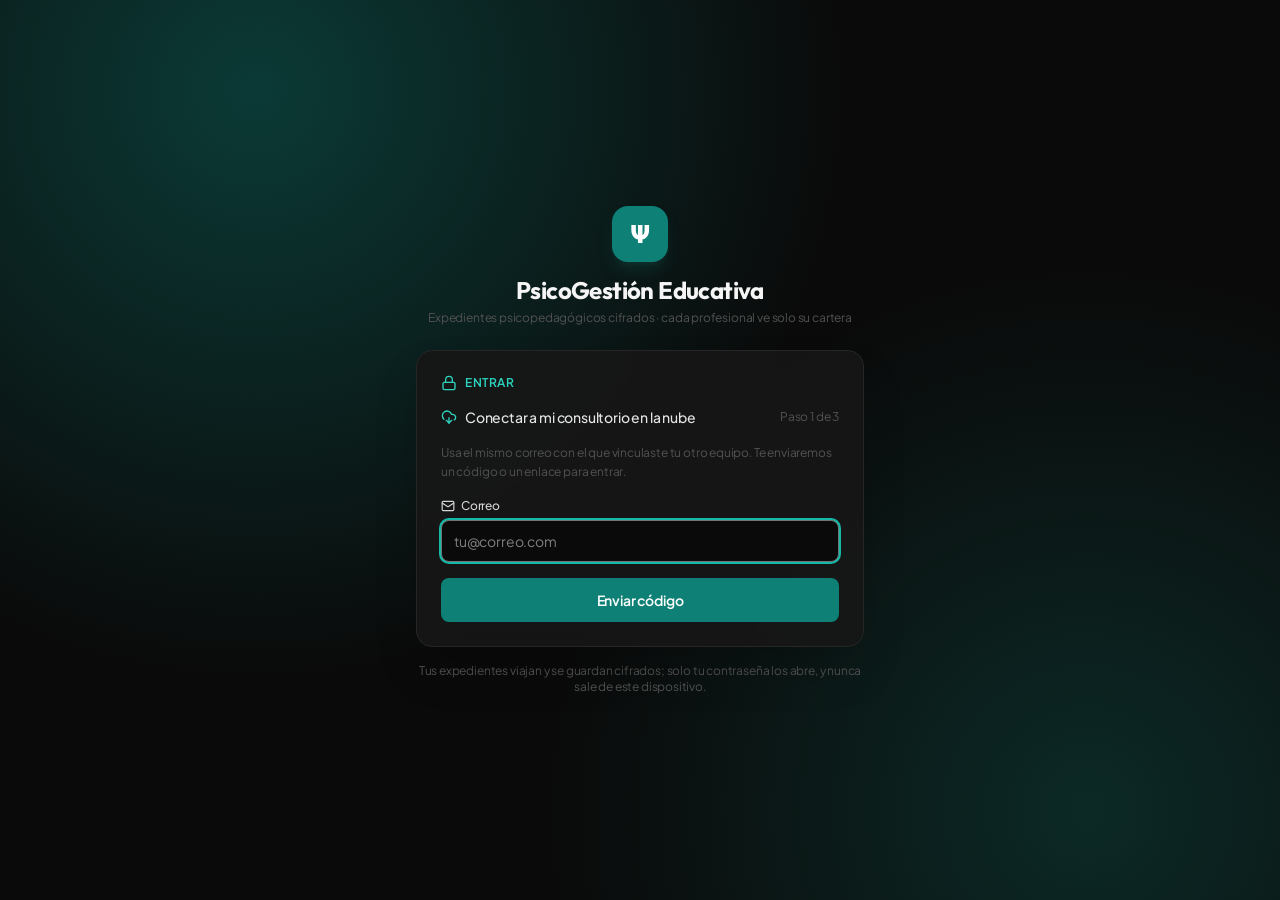
==== index.html @ 674c4008 "Publicar PsicoGestión web 2.6.1" ====
<!doctype html>
<html lang="es">
  <head>
    <meta charset="UTF-8" />
    <meta name="viewport" content="width=device-width, initial-scale=1.0, viewport-fit=cover" />
    <title>PsicoGestión Educativa - Psicología Escolar RD</title>
    <meta name="description" content="Plataforma de gestión clínica y psicopedagógica para psicólogas educativas en la República Dominicana: expedientes MMI, planificación MINERD y sugerencias clínicas basadas en evidencia." />
    <meta property="og:title" content="PsicoGestión Educativa - Psicología Escolar RD" />
    <meta property="og:description" content="Plataforma de gestión clínica y psicopedagógica para psicólogas educativas en la República Dominicana: expedientes MMI, planificación MINERD y sugerencias clínicas basadas en evidencia." />
    <meta property="og:type" content="website" />
    <meta name="twitter:card" content="summary_large_image" />
    <script type="module" crossorigin src="./assets/index-CgZhWO6_.js"></script>
    <link rel="modulepreload" crossorigin href="./assets/jsx-runtime-DphrNBlM.js">
    <link rel="modulepreload" crossorigin href="./assets/info-CPLtgK1U.js">
    <link rel="modulepreload" crossorigin href="./assets/bot-CpuEfLK_.js">
    <link rel="modulepreload" crossorigin href="./assets/catalog-B_FDrvwQ.js">
    <link rel="modulepreload" crossorigin href="./assets/loader-circle-C06ttK5c.js">
    <link rel="modulepreload" crossorigin href="./assets/webState-YJmeLx0N.js">
    <link rel="modulepreload" crossorigin href="./assets/platform-CUKAEAvl.js">
    <link rel="modulepreload" crossorigin href="./assets/aiTasks-DFj2u44Z.js">
    <link rel="stylesheet" crossorigin href="./assets/index-kUFJIqoR.css">
      <link rel="manifest" href="./manifest.webmanifest" />
    <meta name="theme-color" content="#0f766e" />
    <meta name="mobile-web-app-capable" content="yes" />
    <meta name="apple-mobile-web-app-capable" content="yes" />
    <meta name="apple-mobile-web-app-status-bar-style" content="black-translucent" />
    <meta name="apple-mobile-web-app-title" content="PsicoGestión" />
    <link rel="apple-touch-icon" href="./icons/icon-180.png" />
    <link rel="icon" type="image/png" href="./icons/icon-192.png" />
  </head>
  <body class="bg-neutral-50 text-neutral-900 antialiased selection:bg-teal-500 selection:text-white dark:bg-neutral-950 dark:text-neutral-100 min-h-screen">
    <div id="root"></div>
  </body>
</html>
---- assets/index-kUFJIqoR.css ----
@font-face{font-family:Outfit;font-style:normal;font-display:swap;font-weight:400;src:url(./outfit-latin-400-normal-BGsTXAXT.woff2)format("woff2"),url(./outfit-latin-400-normal-DMwTpYkH.woff)format("woff")}@font-face{font-family:Outfit;font-style:normal;font-display:swap;font-weight:500;src:url(./outfit-latin-500-normal-DKnIMDSk.woff2)format("woff2"),url(./outfit-latin-500-normal-ClnHRwRh.woff)format("woff")}@font-face{font-family:Outfit;font-style:normal;font-display:swap;font-weight:600;src:url(./outfit-latin-600-normal-B7SfZ07L.woff2)format("woff2"),url(./outfit-latin-600-normal-BEfTtDA7.woff)format("woff")}@font-face{font-family:Outfit;font-style:normal;font-display:swap;font-weight:700;src:url(./outfit-latin-700-normal-Cu9v6i1X.woff2)format("woff2"),url(./outfit-latin-700-normal-D4itBLBr.woff)format("woff")}@font-face{font-family:Plus Jakarta Sans;font-style:normal;font-display:swap;font-weight:400;src:url(./plus-jakarta-sans-latin-400-normal-Dhut76fR.woff2)format("woff2"),url(./plus-jakarta-sans-latin-400-normal-BDKaGhyp.woff)format("woff")}@font-face{font-family:Plus Jakarta Sans;font-style:normal;font-display:swap;font-weight:500;src:url(./plus-jakarta-sans-latin-500-normal-Bf-nb4oT.woff2)format("woff2"),url(./plus-jakarta-sans-latin-500-normal-DYtqi0QS.woff)format("woff")}@font-face{font-family:Plus Jakarta Sans;font-style:normal;font-display:swap;font-weight:600;src:url(./plus-jakarta-sans-latin-600-normal-DLTa1BUW.woff2)format("woff2"),url(./plus-jakarta-sans-latin-600-normal-BR_Ojra4.woff)format("woff")}@font-face{font-family:Plus Jakarta Sans;font-style:normal;font-display:swap;font-weight:700;src:url(./plus-jakarta-sans-latin-700-normal-CfpNZvy6.woff2)format("woff2"),url(./plus-jakarta-sans-latin-700-normal-DqEcQeE5.woff)format("woff")}@font-face{font-family:Plus Jakarta Sans;font-style:italic;font-display:swap;font-weight:400;src:url(./plus-jakarta-sans-latin-400-italic-D5MFNpT-.woff2)format("woff2"),url(./plus-jakarta-sans-latin-400-italic-BVaBttQe.woff)format("woff")}@font-face{font-family:JetBrains Mono;font-style:normal;font-display:swap;font-weight:400;src:url(./jetbrains-mono-latin-400-normal-V6pRDFza.woff2)format("woff2"),url(./jetbrains-mono-latin-400-normal-6-qcROiO.woff)format("woff")}@font-face{font-family:JetBrains Mono;font-style:normal;font-display:swap;font-weight:500;src:url(./jetbrains-mono-latin-500-normal-BWZEU5yA.woff2)format("woff2"),url(./jetbrains-mono-latin-500-normal-CJOVTJB7.woff)format("woff")}@layer properties{@supports (((-webkit-hyphens:none)) and (not (margin-trim:inline))) or ((-moz-orient:inline) and (not (color:rgb(from red r g b)))){*,:before,:after,::backdrop{--tw-translate-x:0;--tw-translate-y:0;--tw-translate-z:0;--tw-rotate-x:initial;--tw-rotate-y:initial;--tw-rotate-z:initial;--tw-skew-x:initial;--tw-skew-y:initial;--tw-space-y-reverse:0;--tw-divide-y-reverse:0;--tw-border-style:solid;--tw-leading:initial;--tw-font-weight:initial;--tw-tracking:initial;--tw-ordinal:initial;--tw-slashed-zero:initial;--tw-numeric-figure:initial;--tw-numeric-spacing:initial;--tw-numeric-fraction:initial;--tw-shadow:0 0 #0000;--tw-shadow-color:initial;--tw-shadow-alpha:100%;--tw-inset-shadow:0 0 #0000;--tw-inset-shadow-color:initial;--tw-inset-shadow-alpha:100%;--tw-ring-color:initial;--tw-ring-shadow:0 0 #0000;--tw-inset-ring-color:initial;--tw-inset-ring-shadow:0 0 #0000;--tw-ring-inset:initial;--tw-ring-offset-width:0px;--tw-ring-offset-color:#fff;--tw-ring-offset-shadow:0 0 #0000;--tw-outline-style:solid;--tw-blur:initial;--tw-brightness:initial;--tw-contrast:initial;--tw-grayscale:initial;--tw-hue-rotate:initial;--tw-invert:initial;--tw-opacity:initial;--tw-saturate:initial;--tw-sepia:initial;--tw-drop-shadow:initial;--tw-drop-shadow-color:initial;--tw-drop-shadow-alpha:100%;--tw-drop-shadow-size:initial;--tw-backdrop-blur:initial;--tw-backdrop-brightness:initial;--tw-backdrop-contrast:initial;--tw-backdrop-grayscale:initial;--tw-backdrop-hue-rotate:initial;--tw-backdrop-invert:initial;--tw-backdrop-opacity:initial;--tw-backdrop-saturate:initial;--tw-backdrop-sepia:initial;--tw-duration:initial;--tw-scale-x:1;--tw-scale-y:1;--tw-scale-z:1}}}@layer theme{:root,:host{--font-sans:-apple-system, BlinkMacSystemFont, "Segoe UI", Roboto, "Helvetica Neue", "Noto Sans", Arial, sans-serif, "Apple Color Emoji", "Segoe UI Emoji", "Segoe UI Symbol", "Noto Color Emoji";--font-serif:ui-serif, Georgia, Cambria, "Times New Roman", Times, serif;--font-mono:ui-monospace, SFMono-Regular, Menlo, Monaco, Consolas, "Liberation Mono", "Courier New", monospace;--color-red-50:oklch(97.1% .013 17.38);--color-red-600:oklch(57.7% .245 27.325);--color-red-950:oklch(25.8% .092 26.042);--color-orange-50:oklch(98% .016 73.684);--color-orange-100:oklch(95.4% .038 75.164);--color-orange-200:oklch(90.1% .076 70.697);--color-orange-300:oklch(83.7% .128 66.29);--color-orange-500:oklch(70.5% .213 47.604);--color-orange-700:oklch(55.3% .195 38.402);--color-orange-800:oklch(47% .157 37.304);--color-orange-900:oklch(40.8% .123 38.172);--color-orange-950:oklch(26.6% .079 36.259);--color-amber-50:oklch(98.7% .022 95.277);--color-amber-100:oklch(96.2% .059 95.617);--color-amber-200:oklch(92.4% .12 95.746);--color-amber-300:oklch(87.9% .169 91.605);--color-amber-400:oklch(82.8% .189 84.429);--color-amber-500:oklch(76.9% .188 70.08);--color-amber-600:oklch(66.6% .179 58.318);--color-amber-700:oklch(55.5% .163 48.998);--color-amber-800:oklch(47.3% .137 46.201);--color-amber-900:oklch(41.4% .112 45.904);--color-amber-950:oklch(27.9% .077 45.635);--color-emerald-50:oklch(97.9% .021 166.113);--color-emerald-100:oklch(95% .052 163.051);--color-emerald-200:oklch(90.5% .093 164.15);--color-emerald-300:oklch(84.5% .143 164.978);--color-emerald-400:oklch(76.5% .177 163.223);--color-emerald-500:oklch(69.6% .17 162.48);--color-emerald-600:oklch(59.6% .145 163.225);--color-emerald-700:oklch(50.8% .118 165.612);--color-emerald-800:oklch(43.2% .095 166.913);--color-emerald-900:oklch(37.8% .077 168.94);--color-emerald-950:oklch(26.2% .051 172.552);--color-teal-50:oklch(98.4% .014 180.72);--color-teal-100:oklch(95.3% .051 180.801);--color-teal-200:oklch(91% .096 180.426);--color-teal-300:oklch(85.5% .138 181.071);--color-teal-400:oklch(77.7% .152 181.912);--color-teal-500:oklch(70.4% .14 182.503);--color-teal-600:oklch(60% .118 184.704);--color-teal-700:oklch(51.1% .096 186.391);--color-teal-800:oklch(43.7% .078 188.216);--color-teal-900:oklch(38.6% .063 188.416);--color-teal-950:oklch(27.7% .046 192.524);--color-sky-50:oklch(97.7% .013 236.62);--color-sky-100:oklch(95.1% .026 236.824);--color-sky-200:oklch(90.1% .058 230.902);--color-sky-300:oklch(82.8% .111 230.318);--color-sky-400:oklch(74.6% .16 232.661);--color-sky-500:oklch(68.5% .169 237.323);--color-sky-600:oklch(58.8% .158 241.966);--color-sky-700:oklch(50% .134 242.749);--color-sky-800:oklch(44.3% .11 240.79);--color-sky-900:oklch(39.1% .09 240.876);--color-sky-950:oklch(29.3% .066 243.157);--color-blue-50:oklch(97% .014 254.604);--color-blue-100:oklch(93.2% .032 255.585);--color-blue-200:oklch(88.2% .059 254.128);--color-blue-300:oklch(80.9% .105 251.813);--color-blue-400:oklch(70.7% .165 254.624);--color-blue-700:oklch(48.8% .243 264.376);--color-blue-800:oklch(42.4% .199 265.638);--color-blue-900:oklch(37.9% .146 265.522);--color-blue-950:oklch(28.2% .091 267.935);--color-indigo-500:oklch(58.5% .233 277.117);--color-violet-100:oklch(94.3% .029 294.588);--color-violet-300:oklch(81.1% .111 293.571);--color-violet-700:oklch(49.1% .27 292.581);--color-violet-950:oklch(28.3% .141 291.089);--color-rose-50:oklch(96.9% .015 12.422);--color-rose-100:oklch(94.1% .03 12.58);--color-rose-200:oklch(89.2% .058 10.001);--color-rose-300:oklch(81% .117 11.638);--color-rose-400:oklch(71.2% .194 13.428);--color-rose-500:oklch(64.5% .246 16.439);--color-rose-600:oklch(58.6% .253 17.585);--color-rose-700:oklch(51.4% .222 16.935);--color-rose-800:oklch(45.5% .188 13.697);--color-rose-900:oklch(41% .159 10.272);--color-rose-950:oklch(27.1% .105 12.094);--color-neutral-50:oklch(98.5% 0 none);--color-neutral-100:oklch(97% 0 none);--color-neutral-200:oklch(92.2% 0 none);--color-neutral-300:oklch(87% 0 none);--color-neutral-400:oklch(70.8% 0 none);--color-neutral-500:oklch(55.6% 0 none);--color-neutral-600:oklch(43.9% 0 none);--color-neutral-700:oklch(37.1% 0 none);--color-neutral-800:oklch(26.9% 0 none);--color-neutral-900:oklch(20.5% 0 none);--color-neutral-950:oklch(14.5% 0 none);--color-black:#000;--color-white:#fff;--spacing:.25rem;--container-xs:20rem;--container-sm:24rem;--container-md:28rem;--container-lg:32rem;--container-xl:36rem;--container-2xl:42rem;--container-3xl:48rem;--container-4xl:56rem;--container-5xl:64rem;--text-xs:.75rem;--text-xs--line-height:calc(1 / .75);--text-sm:.875rem;--text-sm--line-height:calc(1.25 / .875);--text-base:1rem;--text-base--line-height:calc(1.5 / 1);--text-lg:1.125rem;--text-lg--line-height:calc(1.75 / 1.125);--text-xl:1.25rem;--text-xl--line-height:calc(1.75 / 1.25);--text-2xl:1.5rem;--text-2xl--line-height:calc(2 / 1.5);--text-3xl:1.875rem;--text-3xl--line-height:calc(2.25 / 1.875);--text-5xl:3rem;--text-5xl--line-height:1;--text-7xl:4.5rem;--text-7xl--line-height:1;--font-weight-normal:400;--font-weight-medium:500;--font-weight-semibold:600;--font-weight-bold:700;--font-weight-extrabold:800;--font-weight-black:900;--tracking-tight:-.025em;--tracking-wide:.025em;--tracking-wider:.05em;--tracking-widest:.1em;--leading-tight:1.25;--leading-snug:1.375;--leading-relaxed:1.625;--radius-md:.375rem;--radius-lg:.5rem;--radius-xl:.75rem;--radius-2xl:1rem;--animate-spin:spin 1s linear infinite;--animate-pulse:pulse 2s cubic-bezier(.4, 0, .6, 1) infinite;--blur-xs:4px;--blur-sm:8px;--blur-md:12px;--default-transition-duration:.15s;--default-transition-timing-function:cubic-bezier(.4, 0, .2, 1);--default-font-family:var(--font-sans);--default-mono-font-family:var(--font-mono)}}@layer base{*,:after,:before,::backdrop{box-sizing:border-box;border:0 solid;margin:0;padding:0}::file-selector-button{box-sizing:border-box;border:0 solid;margin:0;padding:0}html,:host{-webkit-text-size-adjust:100%;tab-size:4;line-height:1.5;font-family:var(--default-font-family,-apple-system, BlinkMacSystemFont, "Segoe UI", Roboto, "Helvetica Neue", "Noto Sans", Arial, sans-serif, "Apple Color Emoji", "Segoe UI Emoji", "Segoe UI Symbol", "Noto Color Emoji");font-feature-settings:var(--default-font-feature-settings,normal);font-variation-settings:var(--default-font-variation-settings,normal);-webkit-tap-highlight-color:transparent}hr{height:0;color:inherit;border-top-width:1px}abbr:where([title]){-webkit-text-decoration:underline dotted;text-decoration:underline dotted}h1,h2,h3,h4,h5,h6{font-size:inherit;font-weight:inherit}a{color:inherit;-webkit-text-decoration:inherit;-webkit-text-decoration:inherit;-webkit-text-decoration:inherit;-webkit-text-decoration:inherit;text-decoration:inherit}b,strong{font-weight:bolder}code,kbd,samp,pre{font-family:var(--default-mono-font-family,ui-monospace, SFMono-Regular, Menlo, Monaco, Consolas, "Liberation Mono", "Courier New", monospace);font-feature-settings:var(--default-mono-font-feature-settings,normal);font-variation-settings:var(--default-mono-font-variation-settings,normal);font-size:1em}small{font-size:80%}sub,sup{vertical-align:baseline;font-size:75%;line-height:0;position:relative}sub{bottom:-.25em}sup{top:-.5em}table{text-indent:0;border-color:inherit;border-collapse:collapse}:-moz-focusring:where(:not(iframe)){outline:auto}progress{vertical-align:baseline}summary{display:list-item}ol,ul,menu{list-style:none}img,svg,video,canvas,audio,iframe,embed,object{vertical-align:middle;display:block}img,video{max-width:100%;height:auto}button,input,select,optgroup,textarea{font:inherit;font-feature-settings:inherit;font-variation-settings:inherit;letter-spacing:inherit;color:inherit;opacity:1;background-color:#0000;border-radius:0}::file-selector-button{font:inherit;font-feature-settings:inherit;font-variation-settings:inherit;letter-spacing:inherit;color:inherit;opacity:1;background-color:#0000;border-radius:0}:where(select:is([multiple],[size])) optgroup{font-weight:bolder}:where(select:is([multiple],[size])) optgroup option{padding-inline-start:20px}::file-selector-button{margin-inline-end:4px}::placeholder{opacity:1}@supports (not ((-webkit-appearance:-apple-pay-button))) or (contain-intrinsic-size:1px){::placeholder{color:currentColor}@supports (color:color-mix(in lab, red, red)){::placeholder{color:color-mix(in oklab, currentcolor 50%, transparent)}}}textarea{resize:vertical}::-webkit-search-decoration{-webkit-appearance:none}::-webkit-date-and-time-value{min-height:1lh;text-align:inherit}::-webkit-datetime-edit{display:inline-flex}::-webkit-datetime-edit-fields-wrapper{padding:0}::-webkit-datetime-edit{padding-block:0}::-webkit-datetime-edit-year-field{padding-block:0}::-webkit-datetime-edit-month-field{padding-block:0}::-webkit-datetime-edit-day-field{padding-block:0}::-webkit-datetime-edit-hour-field{padding-block:0}::-webkit-datetime-edit-minute-field{padding-block:0}::-webkit-datetime-edit-second-field{padding-block:0}::-webkit-datetime-edit-millisecond-field{padding-block:0}::-webkit-datetime-edit-meridiem-field{padding-block:0}::-webkit-calendar-picker-indicator{line-height:1}:-moz-ui-invalid{box-shadow:none}button,input:where([type=button],[type=reset],[type=submit]){appearance:button}::file-selector-button{appearance:button}::-webkit-inner-spin-button{height:auto}::-webkit-outer-spin-button{height:auto}[hidden]:where(:not([hidden=until-found])){display:none!important}:root{--font-sans:"Plus Jakarta Sans", system-ui, -apple-system, BlinkMacSystemFont, "Segoe UI", Roboto, sans-serif;--font-display:"Outfit", "Plus Jakarta Sans", system-ui, sans-serif;--font-mono:"JetBrains Mono", monospace;--lightningcss-light:initial;--lightningcss-dark: ;color-scheme:light;--header-h:4rem}@media (height<=700px){:root{--header-h:3rem}}.dark{--lightningcss-light: ;--lightningcss-dark:initial;color-scheme:dark}body{font-family:var(--font-sans);letter-spacing:-.011em}:where(button,a,[role=button],[role=option]):focus-visible{outline:2px solid var(--color-teal-700);outline-offset:2px}::selection{background:var(--color-teal-200);color:var(--color-teal-900)}h1,h2,h3,h4,.font-display{font-family:var(--font-display);letter-spacing:-.02em}::-webkit-scrollbar{width:6px;height:6px}::-webkit-scrollbar-track{background:0 0}::-webkit-scrollbar-thumb{background:#96969640;border-radius:9999px}::-webkit-scrollbar-thumb:hover{background:#96969673}}@layer components;@layer utilities{.pointer-events-auto{pointer-events:auto}.pointer-events-none{pointer-events:none}.collapse{visibility:collapse}.invisible{visibility:hidden}.visible{visibility:visible}.sr-only{clip-path:inset(50%);white-space:nowrap;border-width:0;width:1px;height:1px;margin:-1px;padding:0;position:absolute;overflow:hidden}.\!fixed{position:fixed!important}.absolute{position:absolute}.fixed{position:fixed}.relative{position:relative}.static{position:static}.sticky{position:sticky}.inset-0{inset:0}.inset-y-0{inset-block:0}.-top-0{top:0}.-top-0\.5{top:calc(var(--spacing) * -.5)}.top-0{top:0}.top-0\.5{top:calc(var(--spacing) * .5)}.top-1{top:var(--spacing)}.top-1\.5{top:calc(var(--spacing) * 1.5)}.top-1\/2{top:50%}.top-2{top:calc(var(--spacing) * 2)}.top-3{top:calc(var(--spacing) * 3)}.top-16{top:calc(var(--spacing) * 16)}.top-\[var\(--header-h\)\]{top:var(--header-h)}.-right-0{right:0}.-right-0\.5{right:calc(var(--spacing) * -.5)}.-right-1{right:calc(var(--spacing) * -1)}.right-0{right:0}.right-0\.5{right:calc(var(--spacing) * .5)}.right-1{right:var(--spacing)}.right-1\.5{right:calc(var(--spacing) * 1.5)}.right-2{right:calc(var(--spacing) * 2)}.right-2\.5{right:calc(var(--spacing) * 2.5)}.right-3{right:calc(var(--spacing) * 3)}.right-4{right:calc(var(--spacing) * 4)}.right-\[calc\(50\%-1\.25rem\)\]{right:calc(50% - 1.25rem)}.-bottom-1{bottom:calc(var(--spacing) * -1)}.bottom-0{bottom:0}.bottom-18{bottom:calc(var(--spacing) * 18)}.bottom-20{bottom:calc(var(--spacing) * 20)}.-left-3{left:calc(var(--spacing) * -3)}.-left-3\.5{left:calc(var(--spacing) * -3.5)}.left-0{left:0}.left-2{left:calc(var(--spacing) * 2)}.left-2\.5{left:calc(var(--spacing) * 2.5)}.left-3{left:calc(var(--spacing) * 3)}.left-3\.5{left:calc(var(--spacing) * 3.5)}.left-4{left:calc(var(--spacing) * 4)}.isolate{isolation:isolate}.z-0{z-index:0}.z-10{z-index:10}.z-20{z-index:20}.z-40{z-index:40}.z-50{z-index:50}.z-\[60\]{z-index:60}.z-\[65\]{z-index:65}.z-\[70\]{z-index:70}.z-\[80\]{z-index:80}.col-1{grid-column:1}.row-1{grid-row:1}.container{width:100%}@media (width>=40rem){.container{max-width:40rem}}@media (width>=48rem){.container{max-width:48rem}}@media (width>=64rem){.container{max-width:64rem}}@media (width>=80rem){.container{max-width:80rem}}@media (width>=96rem){.container{max-width:96rem}}.mx-1{margin-inline:var(--spacing)}.mx-auto{margin-inline:auto}.my-auto{margin-block:auto}.mt-0{margin-top:0}.mt-0\.5{margin-top:calc(var(--spacing) * .5)}.mt-1{margin-top:var(--spacing)}.mt-1\.5{margin-top:calc(var(--spacing) * 1.5)}.mt-2{margin-top:calc(var(--spacing) * 2)}.mt-3{margin-top:calc(var(--spacing) * 3)}.mt-4{margin-top:calc(var(--spacing) * 4)}.mt-5{margin-top:calc(var(--spacing) * 5)}.mt-6{margin-top:calc(var(--spacing) * 6)}.mr-1{margin-right:var(--spacing)}.mr-4{margin-right:calc(var(--spacing) * 4)}.mb-0{margin-bottom:0}.mb-0\.5{margin-bottom:calc(var(--spacing) * .5)}.mb-1{margin-bottom:var(--spacing)}.mb-1\.5{margin-bottom:calc(var(--spacing) * 1.5)}.mb-2{margin-bottom:calc(var(--spacing) * 2)}.mb-3{margin-bottom:calc(var(--spacing) * 3)}.mb-4{margin-bottom:calc(var(--spacing) * 4)}.mb-6{margin-bottom:calc(var(--spacing) * 6)}.ml-1{margin-left:var(--spacing)}.ml-1\.5{margin-left:calc(var(--spacing) * 1.5)}.ml-2{margin-left:calc(var(--spacing) * 2)}.ml-3{margin-left:calc(var(--spacing) * 3)}.ml-5{margin-left:calc(var(--spacing) * 5)}.ml-6{margin-left:calc(var(--spacing) * 6)}.ml-auto{margin-left:auto}.line-clamp-1{-webkit-line-clamp:1;-webkit-box-orient:vertical;display:-webkit-box;overflow:hidden}.line-clamp-2{-webkit-line-clamp:2;-webkit-box-orient:vertical;display:-webkit-box;overflow:hidden}.block{display:block}.contents{display:contents}.flex{display:flex}.grid{display:grid}.hidden{display:none}.inline{display:inline}.inline-block{display:inline-block}.inline-flex{display:inline-flex}.inline-grid{display:inline-grid}.inline-table{display:inline-table}.table{display:table}.table-cell{display:table-cell}.h-0{height:0}.h-0\.5{height:calc(var(--spacing) * .5)}.h-1{height:var(--spacing)}.h-1\.5{height:calc(var(--spacing) * 1.5)}.h-2{height:calc(var(--spacing) * 2)}.h-2\.5{height:calc(var(--spacing) * 2.5)}.h-3{height:calc(var(--spacing) * 3)}.h-3\.5{height:calc(var(--spacing) * 3.5)}.h-4{height:calc(var(--spacing) * 4)}.h-5{height:calc(var(--spacing) * 5)}.h-6{height:calc(var(--spacing) * 6)}.h-7{height:calc(var(--spacing) * 7)}.h-8{height:calc(var(--spacing) * 8)}.h-9{height:calc(var(--spacing) * 9)}.h-10{height:calc(var(--spacing) * 10)}.h-11{height:calc(var(--spacing) * 11)}.h-12{height:calc(var(--spacing) * 12)}.h-14{height:calc(var(--spacing) * 14)}.h-15{height:calc(var(--spacing) * 15)}.h-16{height:calc(var(--spacing) * 16)}.h-20{height:calc(var(--spacing) * 20)}.h-24{height:calc(var(--spacing) * 24)}.h-28{height:calc(var(--spacing) * 28)}.h-40{height:calc(var(--spacing) * 40)}.h-64{height:calc(var(--spacing) * 64)}.h-\[calc\(100dvh-var\(--header-h\)\)\]{height:calc(100dvh - var(--header-h))}.h-\[calc\(100vh-4rem\)\]{height:calc(100vh - 4rem)}.h-\[var\(--header-h\)\]{height:var(--header-h)}.h-full{height:100%}.max-h-32{max-height:calc(var(--spacing) * 32)}.max-h-36{max-height:calc(var(--spacing) * 36)}.max-h-40{max-height:calc(var(--spacing) * 40)}.max-h-48{max-height:calc(var(--spacing) * 48)}.max-h-56{max-height:calc(var(--spacing) * 56)}.max-h-64{max-height:calc(var(--spacing) * 64)}.max-h-72{max-height:calc(var(--spacing) * 72)}.max-h-80{max-height:calc(var(--spacing) * 80)}.max-h-\[58vh\]{max-height:58vh}.max-h-\[75vh\]{max-height:75vh}.max-h-\[90vh\]{max-height:90vh}.max-h-\[92dvh\]{max-height:92dvh}.max-h-\[92vh\]{max-height:92vh}.max-h-\[95vh\]{max-height:95vh}.max-h-\[500px\]{max-height:500px}.min-h-8{min-height:calc(var(--spacing) * 8)}.min-h-9{min-height:calc(var(--spacing) * 9)}.min-h-10{min-height:calc(var(--spacing) * 10)}.min-h-11{min-height:calc(var(--spacing) * 11)}.min-h-\[30px\]{min-height:30px}.min-h-\[36px\]{min-height:36px}.min-h-\[38px\]{min-height:38px}.min-h-\[40px\]{min-height:40px}.min-h-\[40vh\]{min-height:40vh}.min-h-\[42px\]{min-height:42px}.min-h-\[44px\]{min-height:44px}.min-h-\[46px\]{min-height:46px}.min-h-\[60px\]{min-height:60px}.min-h-\[70px\]{min-height:70px}.min-h-\[90px\]{min-height:90px}.min-h-\[300px\]{min-height:300px}.min-h-screen{min-height:100vh}.w-1{width:var(--spacing)}.w-1\.5{width:calc(var(--spacing) * 1.5)}.w-2{width:calc(var(--spacing) * 2)}.w-2\.5{width:calc(var(--spacing) * 2.5)}.w-2\/3{width:66.6667%}.w-3{width:calc(var(--spacing) * 3)}.w-3\.5{width:calc(var(--spacing) * 3.5)}.w-3\/5{width:60%}.w-4{width:calc(var(--spacing) * 4)}.w-4\/5{width:80%}.w-5{width:calc(var(--spacing) * 5)}.w-6{width:calc(var(--spacing) * 6)}.w-7{width:calc(var(--spacing) * 7)}.w-8{width:calc(var(--spacing) * 8)}.w-9{width:calc(var(--spacing) * 9)}.w-10{width:calc(var(--spacing) * 10)}.w-11{width:calc(var(--spacing) * 11)}.w-12{width:calc(var(--spacing) * 12)}.w-14{width:calc(var(--spacing) * 14)}.w-16{width:calc(var(--spacing) * 16)}.w-20{width:calc(var(--spacing) * 20)}.w-24{width:calc(var(--spacing) * 24)}.w-28{width:calc(var(--spacing) * 28)}.w-32{width:calc(var(--spacing) * 32)}.w-40{width:calc(var(--spacing) * 40)}.w-48{width:calc(var(--spacing) * 48)}.w-64{width:calc(var(--spacing) * 64)}.w-80{width:calc(var(--spacing) * 80)}.w-\[4\.5rem\]{width:4.5rem}.w-\[calc\(100\%-2rem\)\]{width:calc(100% - 2rem)}.w-full{width:100%}.max-w-2xl{max-width:var(--container-2xl)}.max-w-3xl{max-width:var(--container-3xl)}.max-w-4xl{max-width:var(--container-4xl)}.max-w-5xl{max-width:var(--container-5xl)}.max-w-\[12rem\]{max-width:12rem}.max-w-\[120px\]{max-width:120px}.max-w-\[180px\]{max-width:180px}.max-w-\[190px\]{max-width:190px}.max-w-\[220px\]{max-width:220px}.max-w-\[1600px\]{max-width:1600px}.max-w-full{max-width:100%}.max-w-lg{max-width:var(--container-lg)}.max-w-md{max-width:var(--container-md)}.max-w-prose{max-width:65ch}.max-w-sm{max-width:var(--container-sm)}.max-w-xl{max-width:var(--container-xl)}.max-w-xs{max-width:var(--container-xs)}.min-w-0{min-width:0}.min-w-4{min-width:calc(var(--spacing) * 4)}.min-w-5{min-width:calc(var(--spacing) * 5)}.min-w-11{min-width:calc(var(--spacing) * 11)}.min-w-\[16px\]{min-width:16px}.min-w-\[64px\]{min-width:64px}.min-w-\[120px\]{min-width:120px}.min-w-\[130px\]{min-width:130px}.min-w-\[140px\]{min-width:140px}.min-w-\[150px\]{min-width:150px}.min-w-\[160px\]{min-width:160px}.min-w-\[180px\]{min-width:180px}.min-w-\[200px\]{min-width:200px}.min-w-\[220px\]{min-width:220px}.min-w-\[780px\]{min-width:780px}.min-w-\[900px\]{min-width:900px}.min-w-\[980px\]{min-width:980px}.min-w-\[1180px\]{min-width:1180px}.flex-1{flex:1}.shrink{flex-shrink:1}.shrink-0{flex-shrink:0}.grow{flex-grow:1}.border-collapse{border-collapse:collapse}.-translate-y-1{--tw-translate-y:calc(var(--spacing) * -1);translate:var(--tw-translate-x) var(--tw-translate-y)}.-translate-y-1\/2{--tw-translate-y:calc(calc(1 / 2 * 100%) * -1);translate:var(--tw-translate-x) var(--tw-translate-y)}.-rotate-45{rotate:-45deg}.transform{transform:var(--tw-rotate-x,) var(--tw-rotate-y,) var(--tw-rotate-z,) var(--tw-skew-x,) var(--tw-skew-y,)}.animate-pulse{animation:var(--animate-pulse)}.animate-spin{animation:var(--animate-spin)}.cursor-default{cursor:default}.cursor-pointer{cursor:pointer}.resize{resize:both}.resize-none{resize:none}.resize-y{resize:vertical}.\[scrollbar-width\:none\]{scrollbar-width:none}.list-inside{list-style-position:inside}.list-decimal{list-style-type:decimal}.list-disc{list-style-type:disc}.grid-cols-1{grid-template-columns:repeat(1,minmax(0,1fr))}.grid-cols-2{grid-template-columns:repeat(2,minmax(0,1fr))}.grid-cols-3{grid-template-columns:repeat(3,minmax(0,1fr))}.flex-col{flex-direction:column}.flex-col-reverse{flex-direction:column-reverse}.flex-wrap{flex-wrap:wrap}.items-baseline{align-items:baseline}.items-center{align-items:center}.items-end{align-items:flex-end}.items-start{align-items:flex-start}.items-stretch{align-items:stretch}.justify-around{justify-content:space-around}.justify-between{justify-content:space-between}.justify-center{justify-content:center}.justify-end{justify-content:flex-end}.justify-start{justify-content:flex-start}.gap-0{gap:0}.gap-0\.5{gap:calc(var(--spacing) * .5)}.gap-1{gap:var(--spacing)}.gap-1\.5{gap:calc(var(--spacing) * 1.5)}.gap-2{gap:calc(var(--spacing) * 2)}.gap-2\.5{gap:calc(var(--spacing) * 2.5)}.gap-3{gap:calc(var(--spacing) * 3)}.gap-3\.5{gap:calc(var(--spacing) * 3.5)}.gap-4{gap:calc(var(--spacing) * 4)}.gap-6{gap:calc(var(--spacing) * 6)}.gap-8{gap:calc(var(--spacing) * 8)}:where(.space-y-0>:not(:last-child)){--tw-space-y-reverse:0;margin-block:0}:where(.space-y-0\.5>:not(:last-child)){--tw-space-y-reverse:0;margin-block-start:calc(calc(var(--spacing) * .5) * var(--tw-space-y-reverse));margin-block-end:calc(calc(var(--spacing) * .5) * calc(1 - var(--tw-space-y-reverse)))}:where(.space-y-1>:not(:last-child)){--tw-space-y-reverse:0;margin-block-start:calc(var(--spacing) * var(--tw-space-y-reverse));margin-block-end:calc(var(--spacing) * calc(1 - var(--tw-space-y-reverse)))}:where(.space-y-1\.5>:not(:last-child)){--tw-space-y-reverse:0;margin-block-start:calc(calc(var(--spacing) * 1.5) * var(--tw-space-y-reverse));margin-block-end:calc(calc(var(--spacing) * 1.5) * calc(1 - var(--tw-space-y-reverse)))}:where(.space-y-2>:not(:last-child)){--tw-space-y-reverse:0;margin-block-start:calc(calc(var(--spacing) * 2) * var(--tw-space-y-reverse));margin-block-end:calc(calc(var(--spacing) * 2) * calc(1 - var(--tw-space-y-reverse)))}:where(.space-y-2\.5>:not(:last-child)){--tw-space-y-reverse:0;margin-block-start:calc(calc(var(--spacing) * 2.5) * var(--tw-space-y-reverse));margin-block-end:calc(calc(var(--spacing) * 2.5) * calc(1 - var(--tw-space-y-reverse)))}:where(.space-y-3>:not(:last-child)){--tw-space-y-reverse:0;margin-block-start:calc(calc(var(--spacing) * 3) * var(--tw-space-y-reverse));margin-block-end:calc(calc(var(--spacing) * 3) * calc(1 - var(--tw-space-y-reverse)))}:where(.space-y-3\.5>:not(:last-child)){--tw-space-y-reverse:0;margin-block-start:calc(calc(var(--spacing) * 3.5) * var(--tw-space-y-reverse));margin-block-end:calc(calc(var(--spacing) * 3.5) * calc(1 - var(--tw-space-y-reverse)))}:where(.space-y-4>:not(:last-child)){--tw-space-y-reverse:0;margin-block-start:calc(calc(var(--spacing) * 4) * var(--tw-space-y-reverse));margin-block-end:calc(calc(var(--spacing) * 4) * calc(1 - var(--tw-space-y-reverse)))}:where(.space-y-5>:not(:last-child)){--tw-space-y-reverse:0;margin-block-start:calc(calc(var(--spacing) * 5) * var(--tw-space-y-reverse));margin-block-end:calc(calc(var(--spacing) * 5) * calc(1 - var(--tw-space-y-reverse)))}:where(.space-y-6>:not(:last-child)){--tw-space-y-reverse:0;margin-block-start:calc(calc(var(--spacing) * 6) * var(--tw-space-y-reverse));margin-block-end:calc(calc(var(--spacing) * 6) * calc(1 - var(--tw-space-y-reverse)))}.gap-x-2{column-gap:calc(var(--spacing) * 2)}.gap-x-3{column-gap:calc(var(--spacing) * 3)}.gap-x-4{column-gap:calc(var(--spacing) * 4)}.gap-x-6{column-gap:calc(var(--spacing) * 6)}.gap-y-0{row-gap:0}.gap-y-0\.5{row-gap:calc(var(--spacing) * .5)}.gap-y-1{row-gap:var(--spacing)}.gap-y-2{row-gap:calc(var(--spacing) * 2)}:where(.divide-y>:not(:last-child)){--tw-divide-y-reverse:0;border-bottom-style:var(--tw-border-style);border-top-style:var(--tw-border-style);border-top-width:calc(1px * var(--tw-divide-y-reverse));border-bottom-width:calc(1px * calc(1 - var(--tw-divide-y-reverse)))}:where(.divide-neutral-200>:not(:last-child)){border-color:var(--color-neutral-200)}.self-end{align-self:flex-end}.self-start{align-self:flex-start}.truncate{text-overflow:ellipsis;white-space:nowrap;overflow:hidden}.overflow-auto{overflow:auto}.overflow-hidden{overflow:hidden}.overflow-x-auto{overflow-x:auto}.overflow-x-hidden{overflow-x:hidden}.overflow-y-auto{overflow-y:auto}.rounded{border-radius:.25rem}.rounded-2xl{border-radius:var(--radius-2xl)}.rounded-full{border-radius:2147483647px}.rounded-lg{border-radius:var(--radius-lg)}.rounded-md{border-radius:var(--radius-md)}.rounded-xl{border-radius:var(--radius-xl)}.rounded-t-2xl{border-top-left-radius:var(--radius-2xl);border-top-right-radius:var(--radius-2xl)}.rounded-t-lg{border-top-left-radius:var(--radius-lg);border-top-right-radius:var(--radius-lg)}.rounded-t-xl{border-top-left-radius:var(--radius-xl);border-top-right-radius:var(--radius-xl)}.rounded-b-xl{border-bottom-right-radius:var(--radius-xl);border-bottom-left-radius:var(--radius-xl)}.border{border-style:var(--tw-border-style);border-width:1px}.border-2{border-style:var(--tw-border-style);border-width:2px}.border-t{border-top-style:var(--tw-border-style);border-top-width:1px}.border-r{border-right-style:var(--tw-border-style);border-right-width:1px}.border-b{border-bottom-style:var(--tw-border-style);border-bottom-width:1px}.border-b-2{border-bottom-style:var(--tw-border-style);border-bottom-width:2px}.border-l{border-left-style:var(--tw-border-style);border-left-width:1px}.border-dashed{--tw-border-style:dashed;border-style:dashed}.border-amber-100{border-color:var(--color-amber-100)}.border-amber-200{border-color:var(--color-amber-200)}.border-amber-300{border-color:var(--color-amber-300)}.border-amber-400{border-color:var(--color-amber-400)}.border-blue-200{border-color:var(--color-blue-200)}.border-blue-300{border-color:var(--color-blue-300)}.border-emerald-100{border-color:var(--color-emerald-100)}.border-emerald-200{border-color:var(--color-emerald-200)}.border-emerald-300{border-color:var(--color-emerald-300)}.border-emerald-400{border-color:var(--color-emerald-400)}.border-neutral-100{border-color:var(--color-neutral-100)}.border-neutral-200{border-color:var(--color-neutral-200)}.border-neutral-200\/60{border-color:#e5e5e599}@supports (color:color-mix(in lab, red, red)){.border-neutral-200\/60{border-color:color-mix(in oklab, var(--color-neutral-200) 60%, transparent)}}.border-neutral-200\/80{border-color:#e5e5e5cc}@supports (color:color-mix(in lab, red, red)){.border-neutral-200\/80{border-color:color-mix(in oklab, var(--color-neutral-200) 80%, transparent)}}.border-neutral-300{border-color:var(--color-neutral-300)}.border-neutral-700{border-color:var(--color-neutral-700)}.border-neutral-800{border-color:var(--color-neutral-800)}.border-orange-200{border-color:var(--color-orange-200)}.border-rose-200{border-color:var(--color-rose-200)}.border-rose-300{border-color:var(--color-rose-300)}.border-rose-400{border-color:var(--color-rose-400)}.border-rose-600{border-color:var(--color-rose-600)}.border-rose-900{border-color:var(--color-rose-900)}.border-sky-200{border-color:var(--color-sky-200)}.border-sky-300{border-color:var(--color-sky-300)}.border-sky-300\/80{border-color:#77d4ffcc}@supports (color:color-mix(in lab, red, red)){.border-sky-300\/80{border-color:color-mix(in oklab, var(--color-sky-300) 80%, transparent)}}.border-sky-500{border-color:var(--color-sky-500)}.border-teal-100{border-color:var(--color-teal-100)}.border-teal-200{border-color:var(--color-teal-200)}.border-teal-300{border-color:var(--color-teal-300)}.border-teal-500{border-color:var(--color-teal-500)}.border-teal-600{border-color:var(--color-teal-600)}.border-teal-700{border-color:var(--color-teal-700)}.border-transparent{border-color:#0000}.bg-amber-50{background-color:var(--color-amber-50)}.bg-amber-50\/40{background-color:#fffbeb66}@supports (color:color-mix(in lab, red, red)){.bg-amber-50\/40{background-color:color-mix(in oklab, var(--color-amber-50) 40%, transparent)}}.bg-amber-50\/50{background-color:#fffbeb80}@supports (color:color-mix(in lab, red, red)){.bg-amber-50\/50{background-color:color-mix(in oklab, var(--color-amber-50) 50%, transparent)}}.bg-amber-50\/60{background-color:#fffbeb99}@supports (color:color-mix(in lab, red, red)){.bg-amber-50\/60{background-color:color-mix(in oklab, var(--color-amber-50) 60%, transparent)}}.bg-amber-100{background-color:var(--color-amber-100)}.bg-amber-500{background-color:var(--color-amber-500)}.bg-amber-500\/10{background-color:#f99c001a}@supports (color:color-mix(in lab, red, red)){.bg-amber-500\/10{background-color:color-mix(in oklab, var(--color-amber-500) 10%, transparent)}}.bg-amber-600{background-color:var(--color-amber-600)}.bg-amber-700{background-color:var(--color-amber-700)}.bg-black{background-color:var(--color-black)}.bg-black\/40{background-color:#0006}@supports (color:color-mix(in lab, red, red)){.bg-black\/40{background-color:color-mix(in oklab, var(--color-black) 40%, transparent)}}.bg-black\/50{background-color:#00000080}@supports (color:color-mix(in lab, red, red)){.bg-black\/50{background-color:color-mix(in oklab, var(--color-black) 50%, transparent)}}.bg-black\/60{background-color:#0009}@supports (color:color-mix(in lab, red, red)){.bg-black\/60{background-color:color-mix(in oklab, var(--color-black) 60%, transparent)}}.bg-black\/80{background-color:#000c}@supports (color:color-mix(in lab, red, red)){.bg-black\/80{background-color:color-mix(in oklab, var(--color-black) 80%, transparent)}}.bg-blue-50{background-color:var(--color-blue-50)}.bg-blue-100{background-color:var(--color-blue-100)}.bg-emerald-50{background-color:var(--color-emerald-50)}.bg-emerald-50\/40{background-color:#ecfdf566}@supports (color:color-mix(in lab, red, red)){.bg-emerald-50\/40{background-color:color-mix(in oklab, var(--color-emerald-50) 40%, transparent)}}.bg-emerald-100{background-color:var(--color-emerald-100)}.bg-emerald-500{background-color:var(--color-emerald-500)}.bg-emerald-700{background-color:var(--color-emerald-700)}.bg-neutral-50{background-color:var(--color-neutral-50)}.bg-neutral-50\/50{background-color:#fafafa80}@supports (color:color-mix(in lab, red, red)){.bg-neutral-50\/50{background-color:color-mix(in oklab, var(--color-neutral-50) 50%, transparent)}}.bg-neutral-50\/70{background-color:#fafafab3}@supports (color:color-mix(in lab, red, red)){.bg-neutral-50\/70{background-color:color-mix(in oklab, var(--color-neutral-50) 70%, transparent)}}.bg-neutral-100{background-color:var(--color-neutral-100)}.bg-neutral-200{background-color:var(--color-neutral-200)}.bg-neutral-200\/70{background-color:#e5e5e5b3}@supports (color:color-mix(in lab, red, red)){.bg-neutral-200\/70{background-color:color-mix(in oklab, var(--color-neutral-200) 70%, transparent)}}.bg-neutral-300{background-color:var(--color-neutral-300)}.bg-neutral-800{background-color:var(--color-neutral-800)}.bg-neutral-900{background-color:var(--color-neutral-900)}.bg-neutral-900\/90{background-color:#171717e6}@supports (color:color-mix(in lab, red, red)){.bg-neutral-900\/90{background-color:color-mix(in oklab, var(--color-neutral-900) 90%, transparent)}}.bg-neutral-950{background-color:var(--color-neutral-950)}.bg-neutral-950\/50{background-color:#0a0a0a80}@supports (color:color-mix(in lab, red, red)){.bg-neutral-950\/50{background-color:color-mix(in oklab, var(--color-neutral-950) 50%, transparent)}}.bg-neutral-950\/60{background-color:#0a0a0a99}@supports (color:color-mix(in lab, red, red)){.bg-neutral-950\/60{background-color:color-mix(in oklab, var(--color-neutral-950) 60%, transparent)}}.bg-orange-50{background-color:var(--color-orange-50)}.bg-orange-100{background-color:var(--color-orange-100)}.bg-orange-500{background-color:var(--color-orange-500)}.bg-rose-50{background-color:var(--color-rose-50)}.bg-rose-50\/50{background-color:#fff1f280}@supports (color:color-mix(in lab, red, red)){.bg-rose-50\/50{background-color:color-mix(in oklab, var(--color-rose-50) 50%, transparent)}}.bg-rose-100{background-color:var(--color-rose-100)}.bg-rose-500{background-color:var(--color-rose-500)}.bg-rose-600{background-color:var(--color-rose-600)}.bg-rose-700{background-color:var(--color-rose-700)}.bg-rose-950{background-color:var(--color-rose-950)}.bg-rose-950\/40{background-color:#4d021866}@supports (color:color-mix(in lab, red, red)){.bg-rose-950\/40{background-color:color-mix(in oklab, var(--color-rose-950) 40%, transparent)}}.bg-sky-50{background-color:var(--color-sky-50)}.bg-sky-50\/50{background-color:#f0f9ff80}@supports (color:color-mix(in lab, red, red)){.bg-sky-50\/50{background-color:color-mix(in oklab, var(--color-sky-50) 50%, transparent)}}.bg-sky-50\/60{background-color:#f0f9ff99}@supports (color:color-mix(in lab, red, red)){.bg-sky-50\/60{background-color:color-mix(in oklab, var(--color-sky-50) 60%, transparent)}}.bg-sky-100{background-color:var(--color-sky-100)}.bg-sky-700{background-color:var(--color-sky-700)}.bg-teal-50{background-color:var(--color-teal-50)}.bg-teal-50\/30{background-color:#f0fdfa4d}@supports (color:color-mix(in lab, red, red)){.bg-teal-50\/30{background-color:color-mix(in oklab, var(--color-teal-50) 30%, transparent)}}.bg-teal-50\/40{background-color:#f0fdfa66}@supports (color:color-mix(in lab, red, red)){.bg-teal-50\/40{background-color:color-mix(in oklab, var(--color-teal-50) 40%, transparent)}}.bg-teal-50\/50{background-color:#f0fdfa80}@supports (color:color-mix(in lab, red, red)){.bg-teal-50\/50{background-color:color-mix(in oklab, var(--color-teal-50) 50%, transparent)}}.bg-teal-50\/60{background-color:#f0fdfa99}@supports (color:color-mix(in lab, red, red)){.bg-teal-50\/60{background-color:color-mix(in oklab, var(--color-teal-50) 60%, transparent)}}.bg-teal-100{background-color:var(--color-teal-100)}.bg-teal-400{background-color:var(--color-teal-400)}.bg-teal-500{background-color:var(--color-teal-500)}.bg-teal-600{background-color:var(--color-teal-600)}.bg-teal-600\/20{background-color:#00958833}@supports (color:color-mix(in lab, red, red)){.bg-teal-600\/20{background-color:color-mix(in oklab, var(--color-teal-600) 20%, transparent)}}.bg-teal-700{background-color:var(--color-teal-700)}.bg-teal-800{background-color:var(--color-teal-800)}.bg-teal-950{background-color:var(--color-teal-950)}.bg-teal-950\/40{background-color:#022f2e66}@supports (color:color-mix(in lab, red, red)){.bg-teal-950\/40{background-color:color-mix(in oklab, var(--color-teal-950) 40%, transparent)}}.bg-transparent{background-color:#0000}.bg-violet-100{background-color:var(--color-violet-100)}.bg-white{background-color:var(--color-white)}.bg-white\/80{background-color:#fffc}@supports (color:color-mix(in lab, red, red)){.bg-white\/80{background-color:color-mix(in oklab, var(--color-white) 80%, transparent)}}.bg-white\/95{background-color:#fffffff2}@supports (color:color-mix(in lab, red, red)){.bg-white\/95{background-color:color-mix(in oklab, var(--color-white) 95%, transparent)}}.bg-\[radial-gradient\(circle_at_20\%_10\%\,rgba\(13\,148\,136\,0\.35\)\,transparent_45\%\)\,radial-gradient\(circle_at_85\%_90\%\,rgba\(20\,184\,166\,0\.18\)\,transparent_40\%\)\]{background-image:radial-gradient(circle at 20% 10%,#0d948859,#0000 45%),radial-gradient(circle at 85% 90%,#14b8a62e,#0000 40%)}.fill-white{fill:var(--color-white)}.object-contain{object-fit:contain}.object-cover{object-fit:cover}.p-0{padding:0}.p-0\.5{padding:calc(var(--spacing) * .5)}.p-1{padding:var(--spacing)}.p-1\.5{padding:calc(var(--spacing) * 1.5)}.p-2{padding:calc(var(--spacing) * 2)}.p-2\.5{padding:calc(var(--spacing) * 2.5)}.p-3{padding:calc(var(--spacing) * 3)}.p-3\.5{padding:calc(var(--spacing) * 3.5)}.p-4{padding:calc(var(--spacing) * 4)}.p-5{padding:calc(var(--spacing) * 5)}.p-6{padding:calc(var(--spacing) * 6)}.p-8{padding:calc(var(--spacing) * 8)}.px-0{padding-inline:0}.px-0\.5{padding-inline:calc(var(--spacing) * .5)}.px-1{padding-inline:var(--spacing)}.px-1\.5{padding-inline:calc(var(--spacing) * 1.5)}.px-2{padding-inline:calc(var(--spacing) * 2)}.px-2\.5{padding-inline:calc(var(--spacing) * 2.5)}.px-3{padding-inline:calc(var(--spacing) * 3)}.px-3\.5{padding-inline:calc(var(--spacing) * 3.5)}.px-4{padding-inline:calc(var(--spacing) * 4)}.px-5{padding-inline:calc(var(--spacing) * 5)}.px-6{padding-inline:calc(var(--spacing) * 6)}.py-0{padding-block:0}.py-0\.5{padding-block:calc(var(--spacing) * .5)}.py-1{padding-block:var(--spacing)}.py-1\.5{padding-block:calc(var(--spacing) * 1.5)}.py-2{padding-block:calc(var(--spacing) * 2)}.py-2\.5{padding-block:calc(var(--spacing) * 2.5)}.py-3{padding-block:calc(var(--spacing) * 3)}.py-4{padding-block:calc(var(--spacing) * 4)}.py-5{padding-block:calc(var(--spacing) * 5)}.py-6{padding-block:calc(var(--spacing) * 6)}.py-12{padding-block:calc(var(--spacing) * 12)}.py-16{padding-block:calc(var(--spacing) * 16)}.pt-0{padding-top:0}.pt-0\.5{padding-top:calc(var(--spacing) * .5)}.pt-1{padding-top:var(--spacing)}.pt-1\.5{padding-top:calc(var(--spacing) * 1.5)}.pt-2{padding-top:calc(var(--spacing) * 2)}.pt-2\.5{padding-top:calc(var(--spacing) * 2.5)}.pt-3{padding-top:calc(var(--spacing) * 3)}.pt-4{padding-top:calc(var(--spacing) * 4)}.pt-5{padding-top:calc(var(--spacing) * 5)}.pt-6{padding-top:calc(var(--spacing) * 6)}.pt-8{padding-top:calc(var(--spacing) * 8)}.pt-10{padding-top:calc(var(--spacing) * 10)}.pt-\[8vh\]{padding-top:8vh}.pr-1{padding-right:var(--spacing)}.pr-1\.5{padding-right:calc(var(--spacing) * 1.5)}.pr-2{padding-right:calc(var(--spacing) * 2)}.pr-3{padding-right:calc(var(--spacing) * 3)}.pr-4{padding-right:calc(var(--spacing) * 4)}.pr-8{padding-right:calc(var(--spacing) * 8)}.pr-10{padding-right:calc(var(--spacing) * 10)}.pb-1{padding-bottom:var(--spacing)}.pb-1\.5{padding-bottom:calc(var(--spacing) * 1.5)}.pb-2{padding-bottom:calc(var(--spacing) * 2)}.pb-3{padding-bottom:calc(var(--spacing) * 3)}.pb-4{padding-bottom:calc(var(--spacing) * 4)}.pb-20{padding-bottom:calc(var(--spacing) * 20)}.pb-24{padding-bottom:calc(var(--spacing) * 24)}.pb-\[calc\(1\.25rem\+env\(safe-area-inset-bottom\)\)\]{padding-bottom:calc(1.25rem + env(safe-area-inset-bottom))}.pb-\[env\(safe-area-inset-bottom\)\]{padding-bottom:env(safe-area-inset-bottom)}.pl-1{padding-left:var(--spacing)}.pl-2{padding-left:calc(var(--spacing) * 2)}.pl-2\.5{padding-left:calc(var(--spacing) * 2.5)}.pl-4{padding-left:calc(var(--spacing) * 4)}.pl-5{padding-left:calc(var(--spacing) * 5)}.pl-8{padding-left:calc(var(--spacing) * 8)}.pl-9{padding-left:calc(var(--spacing) * 9)}.pl-9\.5{padding-left:calc(var(--spacing) * 9.5)}.pl-10{padding-left:calc(var(--spacing) * 10)}.text-center{text-align:center}.text-justify{text-align:justify}.text-left{text-align:left}.text-right{text-align:right}.align-top{vertical-align:top}.font-mono{font-family:var(--font-mono)}.font-sans{font-family:var(--font-sans)}.font-serif{font-family:var(--font-serif)}.text-2xl{font-size:var(--text-2xl);line-height:var(--tw-leading,var(--text-2xl--line-height))}.text-5xl{font-size:var(--text-5xl);line-height:var(--tw-leading,var(--text-5xl--line-height))}.text-\[10px\]\/\[11px\]{font-size:10px;line-height:11px}.text-base{font-size:var(--text-base);line-height:var(--tw-leading,var(--text-base--line-height))}.text-lg{font-size:var(--text-lg);line-height:var(--tw-leading,var(--text-lg--line-height))}.text-sm{font-size:var(--text-sm);line-height:var(--tw-leading,var(--text-sm--line-height))}.text-xl{font-size:var(--text-xl);line-height:var(--tw-leading,var(--text-xl--line-height))}.text-xs{font-size:var(--text-xs);line-height:var(--tw-leading,var(--text-xs--line-height))}.text-\[9px\]{font-size:9px}.text-\[10px\]{font-size:10px}.text-\[11px\]{font-size:11px}.leading-4{--tw-leading:calc(var(--spacing) * 4);line-height:calc(var(--spacing) * 4)}.leading-relaxed{--tw-leading:var(--leading-relaxed);line-height:var(--leading-relaxed)}.leading-snug{--tw-leading:var(--leading-snug);line-height:var(--leading-snug)}.leading-tight{--tw-leading:var(--leading-tight);line-height:var(--leading-tight)}.font-black{--tw-font-weight:var(--font-weight-black);font-weight:var(--font-weight-black)}.font-bold{--tw-font-weight:var(--font-weight-bold);font-weight:var(--font-weight-bold)}.font-extrabold{--tw-font-weight:var(--font-weight-extrabold);font-weight:var(--font-weight-extrabold)}.font-medium{--tw-font-weight:var(--font-weight-medium);font-weight:var(--font-weight-medium)}.font-normal{--tw-font-weight:var(--font-weight-normal);font-weight:var(--font-weight-normal)}.font-semibold{--tw-font-weight:var(--font-weight-semibold);font-weight:var(--font-weight-semibold)}.tracking-\[0\.4em\]{--tw-tracking:.4em;letter-spacing:.4em}.tracking-tight{--tw-tracking:var(--tracking-tight);letter-spacing:var(--tracking-tight)}.tracking-wide{--tw-tracking:var(--tracking-wide);letter-spacing:var(--tracking-wide)}.tracking-wider{--tw-tracking:var(--tracking-wider);letter-spacing:var(--tracking-wider)}.tracking-widest{--tw-tracking:var(--tracking-widest);letter-spacing:var(--tracking-widest)}.text-wrap{text-wrap:wrap}.break-words{overflow-wrap:break-word}.break-all{word-break:break-all}.whitespace-nowrap{white-space:nowrap}.whitespace-pre{white-space:pre}.whitespace-pre-line{white-space:pre-line}.whitespace-pre-wrap{white-space:pre-wrap}.text-\[9px\|10px\|11px\]{color:9px|10px|11px}.text-amber-500{color:var(--color-amber-500)}.text-amber-600{color:var(--color-amber-600)}.text-amber-700{color:var(--color-amber-700)}.text-amber-800{color:var(--color-amber-800)}.text-amber-800\/80{color:#953d00cc}@supports (color:color-mix(in lab, red, red)){.text-amber-800\/80{color:color-mix(in oklab, var(--color-amber-800) 80%, transparent)}}.text-amber-900{color:var(--color-amber-900)}.text-amber-900\/80{color:#7b3306cc}@supports (color:color-mix(in lab, red, red)){.text-amber-900\/80{color:color-mix(in oklab, var(--color-amber-900) 80%, transparent)}}.text-amber-950{color:var(--color-amber-950)}.text-blue-700{color:var(--color-blue-700)}.text-blue-800{color:var(--color-blue-800)}.text-blue-900{color:var(--color-blue-900)}.text-emerald-600{color:var(--color-emerald-600)}.text-emerald-700{color:var(--color-emerald-700)}.text-emerald-800{color:var(--color-emerald-800)}.text-emerald-900{color:var(--color-emerald-900)}.text-indigo-500{color:var(--color-indigo-500)}.text-neutral-100{color:var(--color-neutral-100)}.text-neutral-200{color:var(--color-neutral-200)}.text-neutral-300{color:var(--color-neutral-300)}.text-neutral-400{color:var(--color-neutral-400)}.text-neutral-500{color:var(--color-neutral-500)}.text-neutral-600{color:var(--color-neutral-600)}.text-neutral-700{color:var(--color-neutral-700)}.text-neutral-800{color:var(--color-neutral-800)}.text-neutral-900{color:var(--color-neutral-900)}.text-neutral-950{color:var(--color-neutral-950)}.text-orange-700{color:var(--color-orange-700)}.text-orange-900{color:var(--color-orange-900)}.text-rose-300{color:var(--color-rose-300)}.text-rose-500{color:var(--color-rose-500)}.text-rose-600{color:var(--color-rose-600)}.text-rose-600\/20{color:#e7004433}@supports (color:color-mix(in lab, red, red)){.text-rose-600\/20{color:color-mix(in oklab, var(--color-rose-600) 20%, transparent)}}.text-rose-700{color:var(--color-rose-700)}.text-rose-800{color:var(--color-rose-800)}.text-rose-900{color:var(--color-rose-900)}.text-sky-500{color:var(--color-sky-500)}.text-sky-600{color:var(--color-sky-600)}.text-sky-600\/60{color:#0084cc99}@supports (color:color-mix(in lab, red, red)){.text-sky-600\/60{color:color-mix(in oklab, var(--color-sky-600) 60%, transparent)}}.text-sky-700{color:var(--color-sky-700)}.text-sky-700\/80{color:#0069a4cc}@supports (color:color-mix(in lab, red, red)){.text-sky-700\/80{color:color-mix(in oklab, var(--color-sky-700) 80%, transparent)}}.text-sky-800{color:var(--color-sky-800)}.text-sky-800\/70{color:#005986b3}@supports (color:color-mix(in lab, red, red)){.text-sky-800\/70{color:color-mix(in oklab, var(--color-sky-800) 70%, transparent)}}.text-sky-800\/80{color:#005986cc}@supports (color:color-mix(in lab, red, red)){.text-sky-800\/80{color:color-mix(in oklab, var(--color-sky-800) 80%, transparent)}}.text-sky-900{color:var(--color-sky-900)}.text-teal-400{color:var(--color-teal-400)}.text-teal-600{color:var(--color-teal-600)}.text-teal-700{color:var(--color-teal-700)}.text-teal-800{color:var(--color-teal-800)}.text-teal-900{color:var(--color-teal-900)}.text-teal-950{color:var(--color-teal-950)}.text-violet-700{color:var(--color-violet-700)}.text-white{color:var(--color-white)}.capitalize{text-transform:capitalize}.lowercase{text-transform:lowercase}.uppercase{text-transform:uppercase}.italic{font-style:italic}.ordinal{--tw-ordinal:ordinal;font-variant-numeric:var(--tw-ordinal,) var(--tw-slashed-zero,) var(--tw-numeric-figure,) var(--tw-numeric-spacing,) var(--tw-numeric-fraction,)}.tabular-nums{--tw-numeric-spacing:tabular-nums;font-variant-numeric:var(--tw-ordinal,) var(--tw-slashed-zero,) var(--tw-numeric-figure,) var(--tw-numeric-spacing,) var(--tw-numeric-fraction,)}.line-through{text-decoration-line:line-through}.overline{text-decoration-line:overline}.underline{text-decoration-line:underline}.antialiased{-webkit-font-smoothing:antialiased;-moz-osx-font-smoothing:grayscale}.accent-amber-600{accent-color:var(--color-amber-600)}.accent-teal-500{accent-color:var(--color-teal-500)}.accent-teal-600{accent-color:var(--color-teal-600)}.opacity-0{opacity:0}.opacity-70{opacity:.7}.opacity-80{opacity:.8}.opacity-90{opacity:.9}.\!shadow{--tw-shadow:0 1px 3px 0 var(--tw-shadow-color,#0000001a), 0 1px 2px -1px var(--tw-shadow-color,#0000001a)!important;box-shadow:var(--tw-inset-shadow), var(--tw-inset-ring-shadow), var(--tw-ring-offset-shadow), var(--tw-ring-shadow), var(--tw-shadow)!important}.shadow{--tw-shadow:0 1px 3px 0 var(--tw-shadow-color,#0000001a), 0 1px 2px -1px var(--tw-shadow-color,#0000001a);box-shadow:var(--tw-inset-shadow), var(--tw-inset-ring-shadow), var(--tw-ring-offset-shadow), var(--tw-ring-shadow), var(--tw-shadow)}.shadow-2xl{--tw-shadow:0 25px 50px -12px var(--tw-shadow-color,#00000040);box-shadow:var(--tw-inset-shadow), var(--tw-inset-ring-shadow), var(--tw-ring-offset-shadow), var(--tw-ring-shadow), var(--tw-shadow)}.shadow-2xs{--tw-shadow:0 1px var(--tw-shadow-color,#0000000d);box-shadow:var(--tw-inset-shadow), var(--tw-inset-ring-shadow), var(--tw-ring-offset-shadow), var(--tw-ring-shadow), var(--tw-shadow)}.shadow-lg{--tw-shadow:0 10px 15px -3px var(--tw-shadow-color,#0000001a), 0 4px 6px -4px var(--tw-shadow-color,#0000001a);box-shadow:var(--tw-inset-shadow), var(--tw-inset-ring-shadow), var(--tw-ring-offset-shadow), var(--tw-ring-shadow), var(--tw-shadow)}.shadow-md{--tw-shadow:0 4px 6px -1px var(--tw-shadow-color,#0000001a), 0 2px 4px -2px var(--tw-shadow-color,#0000001a);box-shadow:var(--tw-inset-shadow), var(--tw-inset-ring-shadow), var(--tw-ring-offset-shadow), var(--tw-ring-shadow), var(--tw-shadow)}.shadow-sm{--tw-shadow:0 1px 3px 0 var(--tw-shadow-color,#0000001a), 0 1px 2px -1px var(--tw-shadow-color,#0000001a);box-shadow:var(--tw-inset-shadow), var(--tw-inset-ring-shadow), var(--tw-ring-offset-shadow), var(--tw-ring-shadow), var(--tw-shadow)}.shadow-xl{--tw-shadow:0 20px 25px -5px var(--tw-shadow-color,#0000001a), 0 8px 10px -6px var(--tw-shadow-color,#0000001a);box-shadow:var(--tw-inset-shadow), var(--tw-inset-ring-shadow), var(--tw-ring-offset-shadow), var(--tw-ring-shadow), var(--tw-shadow)}.shadow-xs{--tw-shadow:0 1px 2px 0 var(--tw-shadow-color,#0000000d);box-shadow:var(--tw-inset-shadow), var(--tw-inset-ring-shadow), var(--tw-ring-offset-shadow), var(--tw-ring-shadow), var(--tw-shadow)}.ring,.ring-1{--tw-ring-shadow:var(--tw-ring-inset,) 0 0 0 calc(1px + var(--tw-ring-offset-width)) var(--tw-ring-color,currentcolor);box-shadow:var(--tw-inset-shadow), var(--tw-inset-ring-shadow), var(--tw-ring-offset-shadow), var(--tw-ring-shadow), var(--tw-shadow)}.ring-2{--tw-ring-shadow:var(--tw-ring-inset,) 0 0 0 calc(2px + var(--tw-ring-offset-width)) var(--tw-ring-color,currentcolor);box-shadow:var(--tw-inset-shadow), var(--tw-inset-ring-shadow), var(--tw-ring-offset-shadow), var(--tw-ring-shadow), var(--tw-shadow)}.ring-4{--tw-ring-shadow:var(--tw-ring-inset,) 0 0 0 calc(4px + var(--tw-ring-offset-width)) var(--tw-ring-color,currentcolor);box-shadow:var(--tw-inset-shadow), var(--tw-inset-ring-shadow), var(--tw-ring-offset-shadow), var(--tw-ring-shadow), var(--tw-shadow)}.shadow-teal-900{--tw-shadow-color:oklch(38.6% .063 188.416)}@supports (color:color-mix(in lab, red, red)){.shadow-teal-900{--tw-shadow-color:color-mix(in oklab, var(--color-teal-900) var(--tw-shadow-alpha), transparent)}}.shadow-teal-900\/40{--tw-shadow-color:#0b4f4a66}@supports (color:color-mix(in lab, red, red)){.shadow-teal-900\/40{--tw-shadow-color:color-mix(in oklab, color-mix(in oklab, var(--color-teal-900) 40%, transparent) var(--tw-shadow-alpha), transparent)}}.ring-amber-500{--tw-ring-color:var(--color-amber-500)}.ring-amber-500\/20{--tw-ring-color:#f99c0033}@supports (color:color-mix(in lab, red, red)){.ring-amber-500\/20{--tw-ring-color:color-mix(in oklab, var(--color-amber-500) 20%, transparent)}}.ring-emerald-500{--tw-ring-color:var(--color-emerald-500)}.ring-emerald-500\/20{--tw-ring-color:#00bb7f33}@supports (color:color-mix(in lab, red, red)){.ring-emerald-500\/20{--tw-ring-color:color-mix(in oklab, var(--color-emerald-500) 20%, transparent)}}.ring-neutral-200{--tw-ring-color:var(--color-neutral-200)}.ring-neutral-300{--tw-ring-color:var(--color-neutral-300)}.ring-orange-500{--tw-ring-color:var(--color-orange-500)}.ring-orange-500\/20{--tw-ring-color:#fe6e0033}@supports (color:color-mix(in lab, red, red)){.ring-orange-500\/20{--tw-ring-color:color-mix(in oklab, var(--color-orange-500) 20%, transparent)}}.ring-rose-500{--tw-ring-color:var(--color-rose-500)}.ring-rose-500\/20{--tw-ring-color:#ff235733}@supports (color:color-mix(in lab, red, red)){.ring-rose-500\/20{--tw-ring-color:color-mix(in oklab, var(--color-rose-500) 20%, transparent)}}.ring-teal-200{--tw-ring-color:var(--color-teal-200)}.ring-teal-500{--tw-ring-color:var(--color-teal-500)}.ring-teal-600{--tw-ring-color:var(--color-teal-600)}.ring-teal-600\/30{--tw-ring-color:#0095884d}@supports (color:color-mix(in lab, red, red)){.ring-teal-600\/30{--tw-ring-color:color-mix(in oklab, var(--color-teal-600) 30%, transparent)}}.ring-white{--tw-ring-color:var(--color-white)}.outline{outline-style:var(--tw-outline-style);outline-width:1px}.blur{--tw-blur:blur(8px);filter:var(--tw-blur,) var(--tw-brightness,) var(--tw-contrast,) var(--tw-grayscale,) var(--tw-hue-rotate,) var(--tw-invert,) var(--tw-saturate,) var(--tw-sepia,) var(--tw-drop-shadow,)}.grayscale{--tw-grayscale:grayscale(100%);filter:var(--tw-blur,) var(--tw-brightness,) var(--tw-contrast,) var(--tw-grayscale,) var(--tw-hue-rotate,) var(--tw-invert,) var(--tw-saturate,) var(--tw-sepia,) var(--tw-drop-shadow,)}.invert{--tw-invert:invert(100%);filter:var(--tw-blur,) var(--tw-brightness,) var(--tw-contrast,) var(--tw-grayscale,) var(--tw-hue-rotate,) var(--tw-invert,) var(--tw-saturate,) var(--tw-sepia,) var(--tw-drop-shadow,)}.filter{filter:var(--tw-blur,) var(--tw-brightness,) var(--tw-contrast,) var(--tw-grayscale,) var(--tw-hue-rotate,) var(--tw-invert,) var(--tw-saturate,) var(--tw-sepia,) var(--tw-drop-shadow,)}.filter\!{filter:var(--tw-blur,) var(--tw-brightness,) var(--tw-contrast,) var(--tw-grayscale,) var(--tw-hue-rotate,) var(--tw-invert,) var(--tw-saturate,) var(--tw-sepia,) var(--tw-drop-shadow,)!important}.backdrop-blur{--tw-backdrop-blur:blur(8px);-webkit-backdrop-filter:var(--tw-backdrop-blur,) var(--tw-backdrop-brightness,) var(--tw-backdrop-contrast,) var(--tw-backdrop-grayscale,) var(--tw-backdrop-hue-rotate,) var(--tw-backdrop-invert,) var(--tw-backdrop-opacity,) var(--tw-backdrop-saturate,) var(--tw-backdrop-sepia,);backdrop-filter:var(--tw-backdrop-blur,) var(--tw-backdrop-brightness,) var(--tw-backdrop-contrast,) var(--tw-backdrop-grayscale,) var(--tw-backdrop-hue-rotate,) var(--tw-backdrop-invert,) var(--tw-backdrop-opacity,) var(--tw-backdrop-saturate,) var(--tw-backdrop-sepia,)}.backdrop-blur-md{--tw-backdrop-blur:blur(var(--blur-md));-webkit-backdrop-filter:var(--tw-backdrop-blur,) var(--tw-backdrop-brightness,) var(--tw-backdrop-contrast,) var(--tw-backdrop-grayscale,) var(--tw-backdrop-hue-rotate,) var(--tw-backdrop-invert,) var(--tw-backdrop-opacity,) var(--tw-backdrop-saturate,) var(--tw-backdrop-sepia,);backdrop-filter:var(--tw-backdrop-blur,) var(--tw-backdrop-brightness,) var(--tw-backdrop-contrast,) var(--tw-backdrop-grayscale,) var(--tw-backdrop-hue-rotate,) var(--tw-backdrop-invert,) var(--tw-backdrop-opacity,) var(--tw-backdrop-saturate,) var(--tw-backdrop-sepia,)}.backdrop-blur-sm{--tw-backdrop-blur:blur(var(--blur-sm));-webkit-backdrop-filter:var(--tw-backdrop-blur,) var(--tw-backdrop-brightness,) var(--tw-backdrop-contrast,) var(--tw-backdrop-grayscale,) var(--tw-backdrop-hue-rotate,) var(--tw-backdrop-invert,) var(--tw-backdrop-opacity,) var(--tw-backdrop-saturate,) var(--tw-backdrop-sepia,);backdrop-filter:var(--tw-backdrop-blur,) var(--tw-backdrop-brightness,) var(--tw-backdrop-contrast,) var(--tw-backdrop-grayscale,) var(--tw-backdrop-hue-rotate,) var(--tw-backdrop-invert,) var(--tw-backdrop-opacity,) var(--tw-backdrop-saturate,) var(--tw-backdrop-sepia,)}.backdrop-blur-xs{--tw-backdrop-blur:blur(var(--blur-xs));-webkit-backdrop-filter:var(--tw-backdrop-blur,) var(--tw-backdrop-brightness,) var(--tw-backdrop-contrast,) var(--tw-backdrop-grayscale,) var(--tw-backdrop-hue-rotate,) var(--tw-backdrop-invert,) var(--tw-backdrop-opacity,) var(--tw-backdrop-saturate,) var(--tw-backdrop-sepia,);backdrop-filter:var(--tw-backdrop-blur,) var(--tw-backdrop-brightness,) var(--tw-backdrop-contrast,) var(--tw-backdrop-grayscale,) var(--tw-backdrop-hue-rotate,) var(--tw-backdrop-invert,) var(--tw-backdrop-opacity,) var(--tw-backdrop-saturate,) var(--tw-backdrop-sepia,)}.transition{transition-property:color,background-color,border-color,outline-color,text-decoration-color,fill,stroke,--tw-gradient-from,--tw-gradient-via,--tw-gradient-to,opacity,box-shadow,transform,translate,scale,rotate,filter,-webkit-backdrop-filter,backdrop-filter,display,content-visibility,overlay,pointer-events;transition-timing-function:var(--tw-ease,var(--default-transition-timing-function));transition-duration:var(--tw-duration,var(--default-transition-duration))}.transition-\[width\]{transition-property:width;transition-timing-function:var(--tw-ease,var(--default-transition-timing-function));transition-duration:var(--tw-duration,var(--default-transition-duration))}.transition-all{transition-property:all;transition-timing-function:var(--tw-ease,var(--default-transition-timing-function));transition-duration:var(--tw-duration,var(--default-transition-duration))}.transition-colors{transition-property:color,background-color,border-color,outline-color,text-decoration-color,fill,stroke,--tw-gradient-from,--tw-gradient-via,--tw-gradient-to;transition-timing-function:var(--tw-ease,var(--default-transition-timing-function));transition-duration:var(--tw-duration,var(--default-transition-duration))}.transition-opacity{transition-property:opacity;transition-timing-function:var(--tw-ease,var(--default-transition-timing-function));transition-duration:var(--tw-duration,var(--default-transition-duration))}.transition-transform{transition-property:transform,translate,scale,rotate;transition-timing-function:var(--tw-ease,var(--default-transition-timing-function));transition-duration:var(--tw-duration,var(--default-transition-duration))}.duration-200{--tw-duration:.2s;transition-duration:.2s}.outline-none{--tw-outline-style:none;outline-style:none}.select-none{-webkit-user-select:none;user-select:none}.\[tl\:br\]{tl:br}@media (hover:hover){.group-hover\:scale-105:is(:where(.group):hover *){--tw-scale-x:105%;--tw-scale-y:105%;--tw-scale-z:105%;scale:var(--tw-scale-x) var(--tw-scale-y)}.group-hover\:text-teal-600:is(:where(.group):hover *){color:var(--color-teal-600)}.group-hover\:text-teal-700:is(:where(.group):hover *){color:var(--color-teal-700)}.group-hover\:underline:is(:where(.group):hover *){text-decoration-line:underline}.group-hover\:opacity-100:is(:where(.group):hover *){opacity:1}.group-hover\:ring-teal-600:is(:where(.group):hover *){--tw-ring-color:var(--color-teal-600)}}.selection\:bg-teal-500 ::selection{background-color:var(--color-teal-500)}.selection\:bg-teal-500::selection{background-color:var(--color-teal-500)}.selection\:text-white ::selection{color:var(--color-white)}.selection\:text-white::selection{color:var(--color-white)}.placeholder\:text-neutral-400::placeholder{color:var(--color-neutral-400)}@media (hover:hover){.hover\:border-amber-400:hover{border-color:var(--color-amber-400)}.hover\:border-neutral-300:hover{border-color:var(--color-neutral-300)}.hover\:border-neutral-600:hover{border-color:var(--color-neutral-600)}.hover\:border-rose-400:hover{border-color:var(--color-rose-400)}.hover\:border-teal-400:hover{border-color:var(--color-teal-400)}.hover\:border-teal-500:hover{border-color:var(--color-teal-500)}.hover\:border-teal-500\/50:hover{border-color:#00baa780}@supports (color:color-mix(in lab, red, red)){.hover\:border-teal-500\/50:hover{border-color:color-mix(in oklab, var(--color-teal-500) 50%, transparent)}}.hover\:border-teal-600:hover{border-color:var(--color-teal-600)}.hover\:bg-amber-50:hover{background-color:var(--color-amber-50)}.hover\:bg-amber-100:hover{background-color:var(--color-amber-100)}.hover\:bg-amber-700:hover{background-color:var(--color-amber-700)}.hover\:bg-amber-800:hover{background-color:var(--color-amber-800)}.hover\:bg-emerald-100:hover{background-color:var(--color-emerald-100)}.hover\:bg-emerald-800:hover{background-color:var(--color-emerald-800)}.hover\:bg-neutral-50:hover{background-color:var(--color-neutral-50)}.hover\:bg-neutral-100:hover{background-color:var(--color-neutral-100)}.hover\:bg-neutral-200:hover{background-color:var(--color-neutral-200)}.hover\:bg-neutral-200\/70:hover{background-color:#e5e5e5b3}@supports (color:color-mix(in lab, red, red)){.hover\:bg-neutral-200\/70:hover{background-color:color-mix(in oklab, var(--color-neutral-200) 70%, transparent)}}.hover\:bg-neutral-700:hover{background-color:var(--color-neutral-700)}.hover\:bg-neutral-900:hover{background-color:var(--color-neutral-900)}.hover\:bg-rose-50:hover{background-color:var(--color-rose-50)}.hover\:bg-rose-700:hover{background-color:var(--color-rose-700)}.hover\:bg-rose-800:hover{background-color:var(--color-rose-800)}.hover\:bg-sky-800:hover{background-color:var(--color-sky-800)}.hover\:bg-teal-50:hover{background-color:var(--color-teal-50)}.hover\:bg-teal-100:hover{background-color:var(--color-teal-100)}.hover\:bg-teal-500:hover{background-color:var(--color-teal-500)}.hover\:bg-teal-700:hover{background-color:var(--color-teal-700)}.hover\:bg-teal-800:hover{background-color:var(--color-teal-800)}.hover\:bg-teal-900:hover{background-color:var(--color-teal-900)}.hover\:bg-white:hover{background-color:var(--color-white)}.hover\:text-amber-700:hover{color:var(--color-amber-700)}.hover\:text-amber-800:hover{color:var(--color-amber-800)}.hover\:text-emerald-600:hover{color:var(--color-emerald-600)}.hover\:text-neutral-200:hover{color:var(--color-neutral-200)}.hover\:text-neutral-300:hover{color:var(--color-neutral-300)}.hover\:text-neutral-700:hover{color:var(--color-neutral-700)}.hover\:text-neutral-800:hover{color:var(--color-neutral-800)}.hover\:text-neutral-900:hover{color:var(--color-neutral-900)}.hover\:text-rose-600:hover{color:var(--color-rose-600)}.hover\:text-rose-700:hover{color:var(--color-rose-700)}.hover\:text-teal-600:hover{color:var(--color-teal-600)}.hover\:text-teal-700:hover{color:var(--color-teal-700)}.hover\:text-teal-800:hover{color:var(--color-teal-800)}.hover\:text-white:hover{color:var(--color-white)}.hover\:underline:hover{text-decoration-line:underline}.hover\:opacity-80:hover{opacity:.8}.hover\:shadow-sm:hover{--tw-shadow:0 1px 3px 0 var(--tw-shadow-color,#0000001a), 0 1px 2px -1px var(--tw-shadow-color,#0000001a);box-shadow:var(--tw-inset-shadow), var(--tw-inset-ring-shadow), var(--tw-ring-offset-shadow), var(--tw-ring-shadow), var(--tw-shadow)}}.focus\:ring-1:focus{--tw-ring-shadow:var(--tw-ring-inset,) 0 0 0 calc(1px + var(--tw-ring-offset-width)) var(--tw-ring-color,currentcolor);box-shadow:var(--tw-inset-shadow), var(--tw-inset-ring-shadow), var(--tw-ring-offset-shadow), var(--tw-ring-shadow), var(--tw-shadow)}.focus\:ring-2:focus{--tw-ring-shadow:var(--tw-ring-inset,) 0 0 0 calc(2px + var(--tw-ring-offset-width)) var(--tw-ring-color,currentcolor);box-shadow:var(--tw-inset-shadow), var(--tw-inset-ring-shadow), var(--tw-ring-offset-shadow), var(--tw-ring-shadow), var(--tw-shadow)}.focus\:ring-teal-500:focus{--tw-ring-color:var(--color-teal-500)}.focus\:outline-none:focus{--tw-outline-style:none;outline-style:none}.focus-visible\:ring-2:focus-visible{--tw-ring-shadow:var(--tw-ring-inset,) 0 0 0 calc(2px + var(--tw-ring-offset-width)) var(--tw-ring-color,currentcolor);box-shadow:var(--tw-inset-shadow), var(--tw-inset-ring-shadow), var(--tw-ring-offset-shadow), var(--tw-ring-shadow), var(--tw-shadow)}.focus-visible\:ring-amber-500:focus-visible{--tw-ring-color:var(--color-amber-500)}.focus-visible\:ring-rose-500:focus-visible{--tw-ring-color:var(--color-rose-500)}.focus-visible\:ring-teal-500:focus-visible{--tw-ring-color:var(--color-teal-500)}.focus-visible\:outline-2:focus-visible{outline-style:var(--tw-outline-style);outline-width:2px}.focus-visible\:outline-offset-2:focus-visible{outline-offset:2px}.focus-visible\:outline-offset-4:focus-visible{outline-offset:4px}.focus-visible\:outline-teal-700:focus-visible{outline-color:var(--color-teal-700)}.active\:scale-95:active{--tw-scale-x:95%;--tw-scale-y:95%;--tw-scale-z:95%;scale:var(--tw-scale-x) var(--tw-scale-y)}.disabled\:cursor-not-allowed:disabled{cursor:not-allowed}.disabled\:opacity-30:disabled{opacity:.3}.disabled\:opacity-40:disabled{opacity:.4}.disabled\:opacity-50:disabled{opacity:.5}.disabled\:opacity-60:disabled{opacity:.6}@media (width>=40rem){.sm\:left-auto{left:auto}.sm\:col-span-2{grid-column:span 2/span 2}.sm\:block{display:block}.sm\:flex{display:flex}.sm\:hidden{display:none}.sm\:inline{display:inline}.sm\:inline-flex{display:inline-flex}.sm\:w-96{width:calc(var(--spacing) * 96)}.sm\:w-\[440px\]{width:440px}.sm\:w-auto{width:auto}.sm\:w-full{width:100%}.sm\:max-w-md{max-width:var(--container-md)}.sm\:min-w-\[220px\]{min-width:220px}.sm\:grid-cols-2{grid-template-columns:repeat(2,minmax(0,1fr))}.sm\:grid-cols-3{grid-template-columns:repeat(3,minmax(0,1fr))}.sm\:grid-cols-4{grid-template-columns:repeat(4,minmax(0,1fr))}.sm\:grid-cols-6{grid-template-columns:repeat(6,minmax(0,1fr))}.sm\:grid-cols-\[1fr_1fr_auto\]{grid-template-columns:1fr 1fr auto}.sm\:flex-row{flex-direction:row}.sm\:flex-wrap{flex-wrap:wrap}.sm\:items-center{align-items:center}.sm\:items-end{align-items:flex-end}.sm\:justify-between{justify-content:space-between}.sm\:justify-end{justify-content:flex-end}.sm\:justify-start{justify-content:flex-start}.sm\:gap-2{gap:calc(var(--spacing) * 2)}.sm\:gap-4{gap:calc(var(--spacing) * 4)}.sm\:self-auto{align-self:auto}.sm\:rounded-2xl{border-radius:var(--radius-2xl)}.sm\:rounded-xl{border-radius:var(--radius-xl)}.sm\:p-4{padding:calc(var(--spacing) * 4)}.sm\:p-5{padding:calc(var(--spacing) * 5)}.sm\:p-6{padding:calc(var(--spacing) * 6)}.sm\:p-8{padding:calc(var(--spacing) * 8)}.sm\:p-10{padding:calc(var(--spacing) * 10)}.sm\:p-12{padding:calc(var(--spacing) * 12)}.sm\:px-6{padding-inline:calc(var(--spacing) * 6)}.sm\:pt-\[10vh\]{padding-top:10vh}.sm\:pb-5{padding-bottom:calc(var(--spacing) * 5)}.sm\:text-left{text-align:left}.sm\:text-2xl{font-size:var(--text-2xl);line-height:var(--tw-leading,var(--text-2xl--line-height))}.sm\:text-3xl{font-size:var(--text-3xl);line-height:var(--tw-leading,var(--text-3xl--line-height))}.sm\:text-7xl{font-size:var(--text-7xl);line-height:var(--tw-leading,var(--text-7xl--line-height))}.sm\:text-base{font-size:var(--text-base);line-height:var(--tw-leading,var(--text-base--line-height))}.sm\:text-lg{font-size:var(--text-lg);line-height:var(--tw-leading,var(--text-lg--line-height))}.sm\:text-sm{font-size:var(--text-sm);line-height:var(--tw-leading,var(--text-sm--line-height))}.sm\:text-xl{font-size:var(--text-xl);line-height:var(--tw-leading,var(--text-xl--line-height))}}@media (width>=48rem){.md\:bottom-4{bottom:calc(var(--spacing) * 4)}.md\:bottom-6{bottom:calc(var(--spacing) * 6)}.md\:flex{display:flex}.md\:hidden{display:none}.md\:grid-cols-2{grid-template-columns:repeat(2,minmax(0,1fr))}.md\:grid-cols-3{grid-template-columns:repeat(3,minmax(0,1fr))}.md\:flex-col{flex-direction:column}.md\:flex-row{flex-direction:row}.md\:items-center{align-items:center}.md\:items-end{align-items:flex-end}.md\:justify-center{justify-content:center}.md\:self-auto{align-self:auto}.md\:border-t-0{border-top-style:var(--tw-border-style);border-top-width:0}.md\:pt-0{padding-top:0}.md\:pb-8{padding-bottom:calc(var(--spacing) * 8)}}@media (width>=64rem){.lg\:col-span-3{grid-column:span 3/span 3}.lg\:col-span-5{grid-column:span 5/span 5}.lg\:col-span-7{grid-column:span 7/span 7}.lg\:inline{display:inline}.lg\:grid-cols-3{grid-template-columns:repeat(3,minmax(0,1fr))}.lg\:grid-cols-4{grid-template-columns:repeat(4,minmax(0,1fr))}.lg\:grid-cols-12{grid-template-columns:repeat(12,minmax(0,1fr))}.lg\:grid-cols-\[1\.4fr_1fr\]{grid-template-columns:1.4fr 1fr}.lg\:flex-row{flex-direction:row}.lg\:items-center{align-items:center}.lg\:items-start{align-items:flex-start}.lg\:gap-6{gap:calc(var(--spacing) * 6)}}@media (width>=80rem){.xl\:not-sr-only{clip-path:none;white-space:normal;width:auto;height:auto;margin:0;padding:0;position:static;overflow:visible}.xl\:flex{display:flex}.xl\:inline{display:inline}.xl\:grid-cols-2{grid-template-columns:repeat(2,minmax(0,1fr))}.xl\:grid-cols-3{grid-template-columns:repeat(3,minmax(0,1fr))}.xl\:gap-5{gap:calc(var(--spacing) * 5)}}@media (width>=96rem){.\32 xl\:block{display:block}.\32 xl\:flex{display:flex}.\32 xl\:inline{display:inline}.\32 xl\:px-8{padding-inline:calc(var(--spacing) * 8)}}:where(.dark\:divide-neutral-800:where(.dark,.dark *)>:not(:last-child)){border-color:var(--color-neutral-800)}.dark\:border-amber-700:where(.dark,.dark *){border-color:var(--color-amber-700)}.dark\:border-amber-800:where(.dark,.dark *){border-color:var(--color-amber-800)}.dark\:border-amber-900:where(.dark,.dark *){border-color:var(--color-amber-900)}.dark\:border-amber-900\/40:where(.dark,.dark *){border-color:#7b330666}@supports (color:color-mix(in lab, red, red)){.dark\:border-amber-900\/40:where(.dark,.dark *){border-color:color-mix(in oklab, var(--color-amber-900) 40%, transparent)}}.dark\:border-amber-900\/50:where(.dark,.dark *){border-color:#7b330680}@supports (color:color-mix(in lab, red, red)){.dark\:border-amber-900\/50:where(.dark,.dark *){border-color:color-mix(in oklab, var(--color-amber-900) 50%, transparent)}}.dark\:border-emerald-700:where(.dark,.dark *){border-color:var(--color-emerald-700)}.dark\:border-emerald-800:where(.dark,.dark *){border-color:var(--color-emerald-800)}.dark\:border-emerald-900:where(.dark,.dark *){border-color:var(--color-emerald-900)}.dark\:border-emerald-900\/40:where(.dark,.dark *){border-color:#004e3b66}@supports (color:color-mix(in lab, red, red)){.dark\:border-emerald-900\/40:where(.dark,.dark *){border-color:color-mix(in oklab, var(--color-emerald-900) 40%, transparent)}}.dark\:border-neutral-200:where(.dark,.dark *){border-color:var(--color-neutral-200)}.dark\:border-neutral-600:where(.dark,.dark *){border-color:var(--color-neutral-600)}.dark\:border-neutral-700:where(.dark,.dark *){border-color:var(--color-neutral-700)}.dark\:border-neutral-700\/60:where(.dark,.dark *){border-color:#40404099}@supports (color:color-mix(in lab, red, red)){.dark\:border-neutral-700\/60:where(.dark,.dark *){border-color:color-mix(in oklab, var(--color-neutral-700) 60%, transparent)}}.dark\:border-neutral-800:where(.dark,.dark *){border-color:var(--color-neutral-800)}.dark\:border-orange-800:where(.dark,.dark *){border-color:var(--color-orange-800)}.dark\:border-rose-700:where(.dark,.dark *){border-color:var(--color-rose-700)}.dark\:border-rose-800:where(.dark,.dark *){border-color:var(--color-rose-800)}.dark\:border-rose-900:where(.dark,.dark *){border-color:var(--color-rose-900)}.dark\:border-sky-400:where(.dark,.dark *){border-color:var(--color-sky-400)}.dark\:border-sky-800:where(.dark,.dark *){border-color:var(--color-sky-800)}.dark\:border-sky-900:where(.dark,.dark *){border-color:var(--color-sky-900)}.dark\:border-sky-900\/60:where(.dark,.dark *){border-color:#024a7099}@supports (color:color-mix(in lab, red, red)){.dark\:border-sky-900\/60:where(.dark,.dark *){border-color:color-mix(in oklab, var(--color-sky-900) 60%, transparent)}}.dark\:border-teal-500:where(.dark,.dark *){border-color:var(--color-teal-500)}.dark\:border-teal-800:where(.dark,.dark *){border-color:var(--color-teal-800)}.dark\:border-teal-900:where(.dark,.dark *){border-color:var(--color-teal-900)}.dark\:border-teal-900\/40:where(.dark,.dark *){border-color:#0b4f4a66}@supports (color:color-mix(in lab, red, red)){.dark\:border-teal-900\/40:where(.dark,.dark *){border-color:color-mix(in oklab, var(--color-teal-900) 40%, transparent)}}.dark\:border-teal-900\/50:where(.dark,.dark *){border-color:#0b4f4a80}@supports (color:color-mix(in lab, red, red)){.dark\:border-teal-900\/50:where(.dark,.dark *){border-color:color-mix(in oklab, var(--color-teal-900) 50%, transparent)}}.dark\:border-teal-900\/60:where(.dark,.dark *){border-color:#0b4f4a99}@supports (color:color-mix(in lab, red, red)){.dark\:border-teal-900\/60:where(.dark,.dark *){border-color:color-mix(in oklab, var(--color-teal-900) 60%, transparent)}}.dark\:bg-amber-950:where(.dark,.dark *){background-color:var(--color-amber-950)}.dark\:bg-amber-950\/20:where(.dark,.dark *){background-color:#46190133}@supports (color:color-mix(in lab, red, red)){.dark\:bg-amber-950\/20:where(.dark,.dark *){background-color:color-mix(in oklab, var(--color-amber-950) 20%, transparent)}}.dark\:bg-amber-950\/30:where(.dark,.dark *){background-color:#4619014d}@supports (color:color-mix(in lab, red, red)){.dark\:bg-amber-950\/30:where(.dark,.dark *){background-color:color-mix(in oklab, var(--color-amber-950) 30%, transparent)}}.dark\:bg-amber-950\/40:where(.dark,.dark *){background-color:#46190166}@supports (color:color-mix(in lab, red, red)){.dark\:bg-amber-950\/40:where(.dark,.dark *){background-color:color-mix(in oklab, var(--color-amber-950) 40%, transparent)}}.dark\:bg-amber-950\/50:where(.dark,.dark *){background-color:#46190180}@supports (color:color-mix(in lab, red, red)){.dark\:bg-amber-950\/50:where(.dark,.dark *){background-color:color-mix(in oklab, var(--color-amber-950) 50%, transparent)}}.dark\:bg-amber-950\/60:where(.dark,.dark *){background-color:#46190199}@supports (color:color-mix(in lab, red, red)){.dark\:bg-amber-950\/60:where(.dark,.dark *){background-color:color-mix(in oklab, var(--color-amber-950) 60%, transparent)}}.dark\:bg-amber-950\/70:where(.dark,.dark *){background-color:#461901b3}@supports (color:color-mix(in lab, red, red)){.dark\:bg-amber-950\/70:where(.dark,.dark *){background-color:color-mix(in oklab, var(--color-amber-950) 70%, transparent)}}.dark\:bg-amber-950\/80:where(.dark,.dark *){background-color:#461901cc}@supports (color:color-mix(in lab, red, red)){.dark\:bg-amber-950\/80:where(.dark,.dark *){background-color:color-mix(in oklab, var(--color-amber-950) 80%, transparent)}}.dark\:bg-emerald-950:where(.dark,.dark *){background-color:var(--color-emerald-950)}.dark\:bg-emerald-950\/20:where(.dark,.dark *){background-color:#002c2233}@supports (color:color-mix(in lab, red, red)){.dark\:bg-emerald-950\/20:where(.dark,.dark *){background-color:color-mix(in oklab, var(--color-emerald-950) 20%, transparent)}}.dark\:bg-emerald-950\/30:where(.dark,.dark *){background-color:#002c224d}@supports (color:color-mix(in lab, red, red)){.dark\:bg-emerald-950\/30:where(.dark,.dark *){background-color:color-mix(in oklab, var(--color-emerald-950) 30%, transparent)}}.dark\:bg-emerald-950\/40:where(.dark,.dark *){background-color:#002c2266}@supports (color:color-mix(in lab, red, red)){.dark\:bg-emerald-950\/40:where(.dark,.dark *){background-color:color-mix(in oklab, var(--color-emerald-950) 40%, transparent)}}.dark\:bg-emerald-950\/50:where(.dark,.dark *){background-color:#002c2280}@supports (color:color-mix(in lab, red, red)){.dark\:bg-emerald-950\/50:where(.dark,.dark *){background-color:color-mix(in oklab, var(--color-emerald-950) 50%, transparent)}}.dark\:bg-emerald-950\/60:where(.dark,.dark *){background-color:#002c2299}@supports (color:color-mix(in lab, red, red)){.dark\:bg-emerald-950\/60:where(.dark,.dark *){background-color:color-mix(in oklab, var(--color-emerald-950) 60%, transparent)}}.dark\:bg-neutral-100:where(.dark,.dark *){background-color:var(--color-neutral-100)}.dark\:bg-neutral-600:where(.dark,.dark *){background-color:var(--color-neutral-600)}.dark\:bg-neutral-700:where(.dark,.dark *){background-color:var(--color-neutral-700)}.dark\:bg-neutral-800:where(.dark,.dark *){background-color:var(--color-neutral-800)}.dark\:bg-neutral-800\/40:where(.dark,.dark *){background-color:#26262666}@supports (color:color-mix(in lab, red, red)){.dark\:bg-neutral-800\/40:where(.dark,.dark *){background-color:color-mix(in oklab, var(--color-neutral-800) 40%, transparent)}}.dark\:bg-neutral-800\/60:where(.dark,.dark *){background-color:#26262699}@supports (color:color-mix(in lab, red, red)){.dark\:bg-neutral-800\/60:where(.dark,.dark *){background-color:color-mix(in oklab, var(--color-neutral-800) 60%, transparent)}}.dark\:bg-neutral-800\/70:where(.dark,.dark *){background-color:#262626b3}@supports (color:color-mix(in lab, red, red)){.dark\:bg-neutral-800\/70:where(.dark,.dark *){background-color:color-mix(in oklab, var(--color-neutral-800) 70%, transparent)}}.dark\:bg-neutral-800\/80:where(.dark,.dark *){background-color:#262626cc}@supports (color:color-mix(in lab, red, red)){.dark\:bg-neutral-800\/80:where(.dark,.dark *){background-color:color-mix(in oklab, var(--color-neutral-800) 80%, transparent)}}.dark\:bg-neutral-900:where(.dark,.dark *){background-color:var(--color-neutral-900)}.dark\:bg-neutral-900\/50:where(.dark,.dark *){background-color:#17171780}@supports (color:color-mix(in lab, red, red)){.dark\:bg-neutral-900\/50:where(.dark,.dark *){background-color:color-mix(in oklab, var(--color-neutral-900) 50%, transparent)}}.dark\:bg-neutral-900\/70:where(.dark,.dark *){background-color:#171717b3}@supports (color:color-mix(in lab, red, red)){.dark\:bg-neutral-900\/70:where(.dark,.dark *){background-color:color-mix(in oklab, var(--color-neutral-900) 70%, transparent)}}.dark\:bg-neutral-900\/95:where(.dark,.dark *){background-color:#171717f2}@supports (color:color-mix(in lab, red, red)){.dark\:bg-neutral-900\/95:where(.dark,.dark *){background-color:color-mix(in oklab, var(--color-neutral-900) 95%, transparent)}}.dark\:bg-neutral-950:where(.dark,.dark *){background-color:var(--color-neutral-950)}.dark\:bg-neutral-950\/40:where(.dark,.dark *){background-color:#0a0a0a66}@supports (color:color-mix(in lab, red, red)){.dark\:bg-neutral-950\/40:where(.dark,.dark *){background-color:color-mix(in oklab, var(--color-neutral-950) 40%, transparent)}}.dark\:bg-neutral-950\/60:where(.dark,.dark *){background-color:#0a0a0a99}@supports (color:color-mix(in lab, red, red)){.dark\:bg-neutral-950\/60:where(.dark,.dark *){background-color:color-mix(in oklab, var(--color-neutral-950) 60%, transparent)}}.dark\:bg-orange-950\/40:where(.dark,.dark *){background-color:#44130666}@supports (color:color-mix(in lab, red, red)){.dark\:bg-orange-950\/40:where(.dark,.dark *){background-color:color-mix(in oklab, var(--color-orange-950) 40%, transparent)}}.dark\:bg-orange-950\/70:where(.dark,.dark *){background-color:#441306b3}@supports (color:color-mix(in lab, red, red)){.dark\:bg-orange-950\/70:where(.dark,.dark *){background-color:color-mix(in oklab, var(--color-orange-950) 70%, transparent)}}.dark\:bg-rose-950:where(.dark,.dark *){background-color:var(--color-rose-950)}.dark\:bg-rose-950\/20:where(.dark,.dark *){background-color:#4d021833}@supports (color:color-mix(in lab, red, red)){.dark\:bg-rose-950\/20:where(.dark,.dark *){background-color:color-mix(in oklab, var(--color-rose-950) 20%, transparent)}}.dark\:bg-rose-950\/30:where(.dark,.dark *){background-color:#4d02184d}@supports (color:color-mix(in lab, red, red)){.dark\:bg-rose-950\/30:where(.dark,.dark *){background-color:color-mix(in oklab, var(--color-rose-950) 30%, transparent)}}.dark\:bg-rose-950\/40:where(.dark,.dark *){background-color:#4d021866}@supports (color:color-mix(in lab, red, red)){.dark\:bg-rose-950\/40:where(.dark,.dark *){background-color:color-mix(in oklab, var(--color-rose-950) 40%, transparent)}}.dark\:bg-rose-950\/50:where(.dark,.dark *){background-color:#4d021880}@supports (color:color-mix(in lab, red, red)){.dark\:bg-rose-950\/50:where(.dark,.dark *){background-color:color-mix(in oklab, var(--color-rose-950) 50%, transparent)}}.dark\:bg-rose-950\/60:where(.dark,.dark *){background-color:#4d021899}@supports (color:color-mix(in lab, red, red)){.dark\:bg-rose-950\/60:where(.dark,.dark *){background-color:color-mix(in oklab, var(--color-rose-950) 60%, transparent)}}.dark\:bg-rose-950\/70:where(.dark,.dark *){background-color:#4d0218b3}@supports (color:color-mix(in lab, red, red)){.dark\:bg-rose-950\/70:where(.dark,.dark *){background-color:color-mix(in oklab, var(--color-rose-950) 70%, transparent)}}.dark\:bg-sky-950:where(.dark,.dark *){background-color:var(--color-sky-950)}.dark\:bg-sky-950\/20:where(.dark,.dark *){background-color:#052f4a33}@supports (color:color-mix(in lab, red, red)){.dark\:bg-sky-950\/20:where(.dark,.dark *){background-color:color-mix(in oklab, var(--color-sky-950) 20%, transparent)}}.dark\:bg-sky-950\/30:where(.dark,.dark *){background-color:#052f4a4d}@supports (color:color-mix(in lab, red, red)){.dark\:bg-sky-950\/30:where(.dark,.dark *){background-color:color-mix(in oklab, var(--color-sky-950) 30%, transparent)}}.dark\:bg-sky-950\/40:where(.dark,.dark *){background-color:#052f4a66}@supports (color:color-mix(in lab, red, red)){.dark\:bg-sky-950\/40:where(.dark,.dark *){background-color:color-mix(in oklab, var(--color-sky-950) 40%, transparent)}}.dark\:bg-sky-950\/60:where(.dark,.dark *){background-color:#052f4a99}@supports (color:color-mix(in lab, red, red)){.dark\:bg-sky-950\/60:where(.dark,.dark *){background-color:color-mix(in oklab, var(--color-sky-950) 60%, transparent)}}.dark\:bg-teal-400:where(.dark,.dark *){background-color:var(--color-teal-400)}.dark\:bg-teal-600:where(.dark,.dark *){background-color:var(--color-teal-600)}.dark\:bg-teal-700:where(.dark,.dark *){background-color:var(--color-teal-700)}.dark\:bg-teal-900:where(.dark,.dark *){background-color:var(--color-teal-900)}.dark\:bg-teal-900\/50:where(.dark,.dark *){background-color:#0b4f4a80}@supports (color:color-mix(in lab, red, red)){.dark\:bg-teal-900\/50:where(.dark,.dark *){background-color:color-mix(in oklab, var(--color-teal-900) 50%, transparent)}}.dark\:bg-teal-950:where(.dark,.dark *){background-color:var(--color-teal-950)}.dark\:bg-teal-950\/20:where(.dark,.dark *){background-color:#022f2e33}@supports (color:color-mix(in lab, red, red)){.dark\:bg-teal-950\/20:where(.dark,.dark *){background-color:color-mix(in oklab, var(--color-teal-950) 20%, transparent)}}.dark\:bg-teal-950\/30:where(.dark,.dark *){background-color:#022f2e4d}@supports (color:color-mix(in lab, red, red)){.dark\:bg-teal-950\/30:where(.dark,.dark *){background-color:color-mix(in oklab, var(--color-teal-950) 30%, transparent)}}.dark\:bg-teal-950\/40:where(.dark,.dark *){background-color:#022f2e66}@supports (color:color-mix(in lab, red, red)){.dark\:bg-teal-950\/40:where(.dark,.dark *){background-color:color-mix(in oklab, var(--color-teal-950) 40%, transparent)}}.dark\:bg-teal-950\/50:where(.dark,.dark *){background-color:#022f2e80}@supports (color:color-mix(in lab, red, red)){.dark\:bg-teal-950\/50:where(.dark,.dark *){background-color:color-mix(in oklab, var(--color-teal-950) 50%, transparent)}}.dark\:bg-teal-950\/60:where(.dark,.dark *){background-color:#022f2e99}@supports (color:color-mix(in lab, red, red)){.dark\:bg-teal-950\/60:where(.dark,.dark *){background-color:color-mix(in oklab, var(--color-teal-950) 60%, transparent)}}.dark\:bg-teal-950\/80:where(.dark,.dark *){background-color:#022f2ecc}@supports (color:color-mix(in lab, red, red)){.dark\:bg-teal-950\/80:where(.dark,.dark *){background-color:color-mix(in oklab, var(--color-teal-950) 80%, transparent)}}.dark\:bg-violet-950\/60:where(.dark,.dark *){background-color:#2f0d6899}@supports (color:color-mix(in lab, red, red)){.dark\:bg-violet-950\/60:where(.dark,.dark *){background-color:color-mix(in oklab, var(--color-violet-950) 60%, transparent)}}.dark\:bg-white:where(.dark,.dark *){background-color:var(--color-white)}.dark\:text-amber-100:where(.dark,.dark *){color:var(--color-amber-100)}.dark\:text-amber-200:where(.dark,.dark *){color:var(--color-amber-200)}.dark\:text-amber-300:where(.dark,.dark *){color:var(--color-amber-300)}.dark\:text-amber-300\/80:where(.dark,.dark *){color:#ffd236cc}@supports (color:color-mix(in lab, red, red)){.dark\:text-amber-300\/80:where(.dark,.dark *){color:color-mix(in oklab, var(--color-amber-300) 80%, transparent)}}.dark\:text-amber-400:where(.dark,.dark *){color:var(--color-amber-400)}.dark\:text-emerald-200:where(.dark,.dark *){color:var(--color-emerald-200)}.dark\:text-emerald-300:where(.dark,.dark *){color:var(--color-emerald-300)}.dark\:text-emerald-400:where(.dark,.dark *){color:var(--color-emerald-400)}.dark\:text-neutral-50:where(.dark,.dark *){color:var(--color-neutral-50)}.dark\:text-neutral-100:where(.dark,.dark *){color:var(--color-neutral-100)}.dark\:text-neutral-200:where(.dark,.dark *){color:var(--color-neutral-200)}.dark\:text-neutral-300:where(.dark,.dark *){color:var(--color-neutral-300)}.dark\:text-neutral-400:where(.dark,.dark *){color:var(--color-neutral-400)}.dark\:text-neutral-500:where(.dark,.dark *){color:var(--color-neutral-500)}.dark\:text-neutral-600:where(.dark,.dark *){color:var(--color-neutral-600)}.dark\:text-neutral-700:where(.dark,.dark *){color:var(--color-neutral-700)}.dark\:text-neutral-900:where(.dark,.dark *){color:var(--color-neutral-900)}.dark\:text-orange-200:where(.dark,.dark *){color:var(--color-orange-200)}.dark\:text-orange-300:where(.dark,.dark *){color:var(--color-orange-300)}.dark\:text-rose-200:where(.dark,.dark *){color:var(--color-rose-200)}.dark\:text-rose-300:where(.dark,.dark *){color:var(--color-rose-300)}.dark\:text-rose-400:where(.dark,.dark *){color:var(--color-rose-400)}.dark\:text-sky-100:where(.dark,.dark *){color:var(--color-sky-100)}.dark\:text-sky-200:where(.dark,.dark *){color:var(--color-sky-200)}.dark\:text-sky-200\/60:where(.dark,.dark *){color:#b8e6fe99}@supports (color:color-mix(in lab, red, red)){.dark\:text-sky-200\/60:where(.dark,.dark *){color:color-mix(in oklab, var(--color-sky-200) 60%, transparent)}}.dark\:text-sky-200\/70:where(.dark,.dark *){color:#b8e6feb3}@supports (color:color-mix(in lab, red, red)){.dark\:text-sky-200\/70:where(.dark,.dark *){color:color-mix(in oklab, var(--color-sky-200) 70%, transparent)}}.dark\:text-sky-300:where(.dark,.dark *){color:var(--color-sky-300)}.dark\:text-sky-300\/50:where(.dark,.dark *){color:#77d4ff80}@supports (color:color-mix(in lab, red, red)){.dark\:text-sky-300\/50:where(.dark,.dark *){color:color-mix(in oklab, var(--color-sky-300) 50%, transparent)}}.dark\:text-sky-300\/80:where(.dark,.dark *){color:#77d4ffcc}@supports (color:color-mix(in lab, red, red)){.dark\:text-sky-300\/80:where(.dark,.dark *){color:color-mix(in oklab, var(--color-sky-300) 80%, transparent)}}.dark\:text-teal-100:where(.dark,.dark *){color:var(--color-teal-100)}.dark\:text-teal-200:where(.dark,.dark *){color:var(--color-teal-200)}.dark\:text-teal-300:where(.dark,.dark *){color:var(--color-teal-300)}.dark\:text-teal-400:where(.dark,.dark *){color:var(--color-teal-400)}.dark\:text-violet-300:where(.dark,.dark *){color:var(--color-violet-300)}.dark\:text-white:where(.dark,.dark *){color:var(--color-white)}.dark\:ring-neutral-700:where(.dark,.dark *){--tw-ring-color:var(--color-neutral-700)}.dark\:ring-neutral-900:where(.dark,.dark *){--tw-ring-color:var(--color-neutral-900)}@media (hover:hover){.dark\:group-hover\:text-teal-300:where(.dark,.dark *):is(:where(.group):hover *){color:var(--color-teal-300)}.dark\:hover\:border-neutral-600:where(.dark,.dark *):hover{border-color:var(--color-neutral-600)}.dark\:hover\:border-neutral-700:where(.dark,.dark *):hover{border-color:var(--color-neutral-700)}.dark\:hover\:border-teal-500:where(.dark,.dark *):hover{border-color:var(--color-teal-500)}.dark\:hover\:border-teal-700:where(.dark,.dark *):hover{border-color:var(--color-teal-700)}.dark\:hover\:bg-amber-900:where(.dark,.dark *):hover{background-color:var(--color-amber-900)}.dark\:hover\:bg-amber-900\/40:where(.dark,.dark *):hover{background-color:#7b330666}@supports (color:color-mix(in lab, red, red)){.dark\:hover\:bg-amber-900\/40:where(.dark,.dark *):hover{background-color:color-mix(in oklab, var(--color-amber-900) 40%, transparent)}}.dark\:hover\:bg-amber-950\/30:where(.dark,.dark *):hover{background-color:#4619014d}@supports (color:color-mix(in lab, red, red)){.dark\:hover\:bg-amber-950\/30:where(.dark,.dark *):hover{background-color:color-mix(in oklab, var(--color-amber-950) 30%, transparent)}}.dark\:hover\:bg-amber-950\/40:where(.dark,.dark *):hover{background-color:#46190166}@supports (color:color-mix(in lab, red, red)){.dark\:hover\:bg-amber-950\/40:where(.dark,.dark *):hover{background-color:color-mix(in oklab, var(--color-amber-950) 40%, transparent)}}.dark\:hover\:bg-emerald-900\/40:where(.dark,.dark *):hover{background-color:#004e3b66}@supports (color:color-mix(in lab, red, red)){.dark\:hover\:bg-emerald-900\/40:where(.dark,.dark *):hover{background-color:color-mix(in oklab, var(--color-emerald-900) 40%, transparent)}}.dark\:hover\:bg-neutral-600:where(.dark,.dark *):hover{background-color:var(--color-neutral-600)}.dark\:hover\:bg-neutral-700:where(.dark,.dark *):hover{background-color:var(--color-neutral-700)}.dark\:hover\:bg-neutral-700\/60:where(.dark,.dark *):hover{background-color:#40404099}@supports (color:color-mix(in lab, red, red)){.dark\:hover\:bg-neutral-700\/60:where(.dark,.dark *):hover{background-color:color-mix(in oklab, var(--color-neutral-700) 60%, transparent)}}.dark\:hover\:bg-neutral-800:where(.dark,.dark *):hover{background-color:var(--color-neutral-800)}.dark\:hover\:bg-neutral-800\/60:where(.dark,.dark *):hover{background-color:#26262699}@supports (color:color-mix(in lab, red, red)){.dark\:hover\:bg-neutral-800\/60:where(.dark,.dark *):hover{background-color:color-mix(in oklab, var(--color-neutral-800) 60%, transparent)}}.dark\:hover\:bg-neutral-800\/70:where(.dark,.dark *):hover{background-color:#262626b3}@supports (color:color-mix(in lab, red, red)){.dark\:hover\:bg-neutral-800\/70:where(.dark,.dark *):hover{background-color:color-mix(in oklab, var(--color-neutral-800) 70%, transparent)}}.dark\:hover\:bg-neutral-900:where(.dark,.dark *):hover{background-color:var(--color-neutral-900)}.dark\:hover\:bg-rose-950\/40:where(.dark,.dark *):hover{background-color:#4d021866}@supports (color:color-mix(in lab, red, red)){.dark\:hover\:bg-rose-950\/40:where(.dark,.dark *):hover{background-color:color-mix(in oklab, var(--color-rose-950) 40%, transparent)}}.dark\:hover\:bg-rose-950\/50:where(.dark,.dark *):hover{background-color:#4d021880}@supports (color:color-mix(in lab, red, red)){.dark\:hover\:bg-rose-950\/50:where(.dark,.dark *):hover{background-color:color-mix(in oklab, var(--color-rose-950) 50%, transparent)}}.dark\:hover\:bg-teal-500:where(.dark,.dark *):hover{background-color:var(--color-teal-500)}.dark\:hover\:bg-teal-700:where(.dark,.dark *):hover{background-color:var(--color-teal-700)}.dark\:hover\:bg-teal-800:where(.dark,.dark *):hover{background-color:var(--color-teal-800)}.dark\:hover\:bg-teal-900\/60:where(.dark,.dark *):hover{background-color:#0b4f4a99}@supports (color:color-mix(in lab, red, red)){.dark\:hover\:bg-teal-900\/60:where(.dark,.dark *):hover{background-color:color-mix(in oklab, var(--color-teal-900) 60%, transparent)}}.dark\:hover\:bg-teal-950:where(.dark,.dark *):hover{background-color:var(--color-teal-950)}.dark\:hover\:bg-teal-950\/40:where(.dark,.dark *):hover{background-color:#022f2e66}@supports (color:color-mix(in lab, red, red)){.dark\:hover\:bg-teal-950\/40:where(.dark,.dark *):hover{background-color:color-mix(in oklab, var(--color-teal-950) 40%, transparent)}}.dark\:hover\:text-amber-200:where(.dark,.dark *):hover{color:var(--color-amber-200)}.dark\:hover\:text-amber-300:where(.dark,.dark *):hover{color:var(--color-amber-300)}.dark\:hover\:text-neutral-100:where(.dark,.dark *):hover{color:var(--color-neutral-100)}.dark\:hover\:text-neutral-200:where(.dark,.dark *):hover{color:var(--color-neutral-200)}.dark\:hover\:text-teal-200:where(.dark,.dark *):hover{color:var(--color-teal-200)}.dark\:hover\:text-teal-300:where(.dark,.dark *):hover{color:var(--color-teal-300)}.dark\:hover\:text-teal-400:where(.dark,.dark *):hover{color:var(--color-teal-400)}.dark\:hover\:text-white:where(.dark,.dark *):hover{color:var(--color-white)}}@media print{.print\:hidden{display:none}.print\:max-w-none{max-width:none}.print\:border-none{--tw-border-style:none;border-style:none}.print\:bg-white{background-color:var(--color-white)}.print\:p-0{padding:0}.print\:p-4{padding:calc(var(--spacing) * 4)}.print\:shadow-none{--tw-shadow:0 0 #0000;box-shadow:var(--tw-inset-shadow), var(--tw-inset-ring-shadow), var(--tw-ring-offset-shadow), var(--tw-ring-shadow), var(--tw-shadow)}}.\[\&\:\:-webkit-scrollbar\]\:hidden::-webkit-scrollbar{display:none}}html:not(.dark) .text-neutral-400,html:not(.dark) .text-neutral-500{color:var(--color-neutral-600,#525252)}html:not(.dark) .text-amber-600{color:var(--color-amber-700,#b45309)}html:not(.dark) .text-emerald-600{color:var(--color-emerald-700,#047857)}html:not(.dark) .text-rose-600{color:var(--color-rose-700,#be123c)}.dark .text-neutral-500{color:var(--color-neutral-400,#a3a3a3)}.dark .text-amber-600{color:var(--color-amber-400,#fbbf24)}.dark .text-emerald-600{color:var(--color-emerald-400,#34d399)}.dark .text-rose-600{color:var(--color-rose-400,#fb7185)}.text-\[9px\],.text-\[10px\],.text-\[11px\]{font-size:.75rem;line-height:1.35rem}input:not([type=checkbox]):not([type=radio]):not([type=range]):not([type=color]),select,textarea,.dark input:not([type=checkbox]):not([type=radio]):not([type=range]):not([type=color]),.dark select,.dark textarea{border-color:var(--color-neutral-500,#737373)}.settings-modal button{min-width:2.75rem;min-height:2.75rem}h1,h2,h3{text-wrap:balance}@media (prefers-reduced-motion:reduce){*,:before,:after{scroll-behavior:auto!important;transition-duration:.01ms!important;animation-duration:.01ms!important;animation-iteration-count:1!important}}.print-watermark{pointer-events:none;z-index:0;justify-content:center;align-items:center;display:flex;position:absolute;inset:0;overflow:hidden}.print-watermark span{color:#78716c24;-webkit-print-color-adjust:exact;print-color-adjust:exact;font-family:var(--font-display);letter-spacing:.12em;text-align:center;text-transform:uppercase;white-space:nowrap;font-size:clamp(18px,4.5vw,40px);font-weight:800;line-height:1.2;transform:rotate(-28deg)}.demo-watermark,.demo-watermark span{-webkit-print-color-adjust:exact;print-color-adjust:exact}@media print{header,aside,nav,.no-print,button,.fixed:not(.print-modal){display:none!important}body{color:#000!important;background:#fff!important;margin:0!important;padding:0!important}main{width:100%!important;max-width:100%!important;margin:0!important;padding:0!important}body:has(.print-modal) #root *{visibility:hidden!important}:is(body:has(.print-modal) #root .print-modal,body:has(.print-modal) #root .print-modal *){visibility:visible!important}.print-modal{z-index:auto!important;background:#fff!important;padding:0!important;display:block!important;position:static!important;inset:auto!important;overflow:visible!important}.print-modal>div{width:100%!important;max-width:100%!important;max-height:none!important;box-shadow:none!important;background:#fff!important;border:none!important;border-radius:0!important;margin:0!important}.print-modal .overflow-y-auto{background:#fff!important;max-height:none!important;padding:0!important;overflow:visible!important}.print-modal .printable-sheet{width:100%!important;max-width:100%!important;box-shadow:none!important;color:#000!important;background:#fff!important;border:none!important;border-radius:0!important;margin:0!important;padding:.5cm 1cm!important}.print-watermark{z-index:0;position:fixed;inset:0}.print-watermark span{-webkit-print-color-adjust:exact;print-color-adjust:exact;font-size:56px;color:#78716c1f!important}#institutional-report-sheet{box-shadow:none!important;color:#000!important;background:#fff!important;border:none!important;width:100%!important;max-width:100%!important;margin:0 auto!important;padding:.5cm 1cm!important}table{page-break-inside:avoid}@page{size:letter portrait;margin:1.2cm}}@property --tw-translate-x{syntax:"*";inherits:false;initial-value:0}@property --tw-translate-y{syntax:"*";inherits:false;initial-value:0}@property --tw-translate-z{syntax:"*";inherits:false;initial-value:0}@property --tw-rotate-x{syntax:"*";inherits:false}@property --tw-rotate-y{syntax:"*";inherits:false}@property --tw-rotate-z{syntax:"*";inherits:false}@property --tw-skew-x{syntax:"*";inherits:false}@property --tw-skew-y{syntax:"*";inherits:false}@property --tw-space-y-reverse{syntax:"*";inherits:false;initial-value:0}@property --tw-divide-y-reverse{syntax:"*";inherits:false;initial-value:0}@property --tw-border-style{syntax:"*";inherits:false;initial-value:solid}@property --tw-leading{syntax:"*";inherits:false}@property --tw-font-weight{syntax:"*";inherits:false}@property --tw-tracking{syntax:"*";inherits:false}@property --tw-ordinal{syntax:"*";inherits:false}@property --tw-slashed-zero{syntax:"*";inherits:false}@property --tw-numeric-figure{syntax:"*";inherits:false}@property --tw-numeric-spacing{syntax:"*";inherits:false}@property --tw-numeric-fraction{syntax:"*";inherits:false}@property --tw-shadow{syntax:"*";inherits:false;initial-value:0 0 #0000}@property --tw-shadow-color{syntax:"*";inherits:false}@property --tw-shadow-alpha{syntax:"<percentage>";inherits:false;initial-value:100%}@property --tw-inset-shadow{syntax:"*";inherits:false;initial-value:0 0 #0000}@property --tw-inset-shadow-color{syntax:"*";inherits:false}@property --tw-inset-shadow-alpha{syntax:"<percentage>";inherits:false;initial-value:100%}@property --tw-ring-color{syntax:"*";inherits:false}@property --tw-ring-shadow{syntax:"*";inherits:false;initial-value:0 0 #0000}@property --tw-inset-ring-color{syntax:"*";inherits:false}@property --tw-inset-ring-shadow{syntax:"*";inherits:false;initial-value:0 0 #0000}@property --tw-ring-inset{syntax:"*";inherits:false}@property --tw-ring-offset-width{syntax:"<length>";inherits:false;initial-value:0}@property --tw-ring-offset-color{syntax:"*";inherits:false;initial-value:#fff}@property --tw-ring-offset-shadow{syntax:"*";inherits:false;initial-value:0 0 #0000}@property --tw-outline-style{syntax:"*";inherits:false;initial-value:solid}@property --tw-blur{syntax:"*";inherits:false}@property --tw-brightness{syntax:"*";inherits:false}@property --tw-contrast{syntax:"*";inherits:false}@property --tw-grayscale{syntax:"*";inherits:false}@property --tw-hue-rotate{syntax:"*";inherits:false}@property --tw-invert{syntax:"*";inherits:false}@property --tw-opacity{syntax:"*";inherits:false}@property --tw-saturate{syntax:"*";inherits:false}@property --tw-sepia{syntax:"*";inherits:false}@property --tw-drop-shadow{syntax:"*";inherits:false}@property --tw-drop-shadow-color{syntax:"*";inherits:false}@property --tw-drop-shadow-alpha{syntax:"<percentage>";inherits:false;initial-value:100%}@property --tw-drop-shadow-size{syntax:"*";inherits:false}@property --tw-backdrop-blur{syntax:"*";inherits:false}@property --tw-backdrop-brightness{syntax:"*";inherits:false}@property --tw-backdrop-contrast{syntax:"*";inherits:false}@property --tw-backdrop-grayscale{syntax:"*";inherits:false}@property --tw-backdrop-hue-rotate{syntax:"*";inherits:false}@property --tw-backdrop-invert{syntax:"*";inherits:false}@property --tw-backdrop-opacity{syntax:"*";inherits:false}@property --tw-backdrop-saturate{syntax:"*";inherits:false}@property --tw-backdrop-sepia{syntax:"*";inherits:false}@property --tw-duration{syntax:"*";inherits:false}@property --tw-scale-x{syntax:"*";inherits:false;initial-value:1}@property --tw-scale-y{syntax:"*";inherits:false;initial-value:1}@property --tw-scale-z{syntax:"*";inherits:false;initial-value:1}@keyframes spin{to{transform:rotate(360deg)}}@keyframes pulse{50%{opacity:.5}}
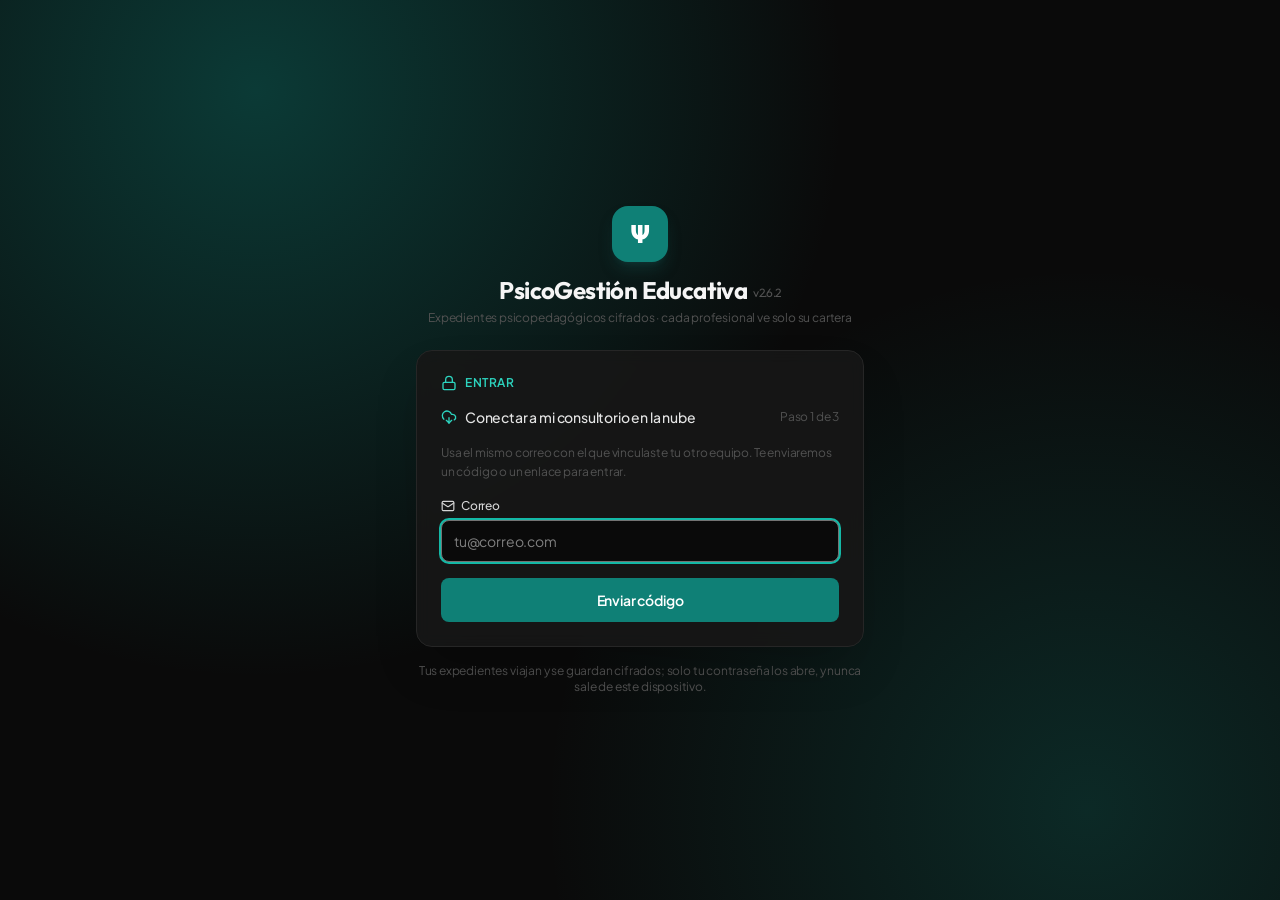
==== commit da2049e8: "Publicar PsicoGestión web 2.6.2" ====
--- a/index.html
+++ b/index.html
@@ -9,16 +9,16 @@
     <meta property="og:description" content="Plataforma de gestión clínica y psicopedagógica para psicólogas educativas en la República Dominicana: expedientes MMI, planificación MINERD y sugerencias clínicas basadas en evidencia." />
     <meta property="og:type" content="website" />
     <meta name="twitter:card" content="summary_large_image" />
-    <script type="module" crossorigin src="./assets/index-CgZhWO6_.js"></script>
+    <script type="module" crossorigin src="./assets/index-BMjjfUn5.js"></script>
     <link rel="modulepreload" crossorigin href="./assets/jsx-runtime-DphrNBlM.js">
     <link rel="modulepreload" crossorigin href="./assets/info-CPLtgK1U.js">
     <link rel="modulepreload" crossorigin href="./assets/bot-CpuEfLK_.js">
     <link rel="modulepreload" crossorigin href="./assets/catalog-B_FDrvwQ.js">
     <link rel="modulepreload" crossorigin href="./assets/loader-circle-C06ttK5c.js">
     <link rel="modulepreload" crossorigin href="./assets/webState-YJmeLx0N.js">
-    <link rel="modulepreload" crossorigin href="./assets/platform-CUKAEAvl.js">
+    <link rel="modulepreload" crossorigin href="./assets/platform-D85YD70N.js">
     <link rel="modulepreload" crossorigin href="./assets/aiTasks-DFj2u44Z.js">
-    <link rel="stylesheet" crossorigin href="./assets/index-kUFJIqoR.css">
+    <link rel="stylesheet" crossorigin href="./assets/index-mxY_R4Wc.css">
       <link rel="manifest" href="./manifest.webmanifest" />
     <meta name="theme-color" content="#0f766e" />
     <meta name="mobile-web-app-capable" content="yes" />
--- a/assets/index-mxY_R4Wc.css
+++ b/assets/index-mxY_R4Wc.css
@@ -0,0 +1 @@
+@font-face{font-family:Outfit;font-style:normal;font-display:swap;font-weight:400;src:url(./outfit-latin-400-normal-BGsTXAXT.woff2)format("woff2"),url(./outfit-latin-400-normal-DMwTpYkH.woff)format("woff")}@font-face{font-family:Outfit;font-style:normal;font-display:swap;font-weight:500;src:url(./outfit-latin-500-normal-DKnIMDSk.woff2)format("woff2"),url(./outfit-latin-500-normal-ClnHRwRh.woff)format("woff")}@font-face{font-family:Outfit;font-style:normal;font-display:swap;font-weight:600;src:url(./outfit-latin-600-normal-B7SfZ07L.woff2)format("woff2"),url(./outfit-latin-600-normal-BEfTtDA7.woff)format("woff")}@font-face{font-family:Outfit;font-style:normal;font-display:swap;font-weight:700;src:url(./outfit-latin-700-normal-Cu9v6i1X.woff2)format("woff2"),url(./outfit-latin-700-normal-D4itBLBr.woff)format("woff")}@font-face{font-family:Plus Jakarta Sans;font-style:normal;font-display:swap;font-weight:400;src:url(./plus-jakarta-sans-latin-400-normal-Dhut76fR.woff2)format("woff2"),url(./plus-jakarta-sans-latin-400-normal-BDKaGhyp.woff)format("woff")}@font-face{font-family:Plus Jakarta Sans;font-style:normal;font-display:swap;font-weight:500;src:url(./plus-jakarta-sans-latin-500-normal-Bf-nb4oT.woff2)format("woff2"),url(./plus-jakarta-sans-latin-500-normal-DYtqi0QS.woff)format("woff")}@font-face{font-family:Plus Jakarta Sans;font-style:normal;font-display:swap;font-weight:600;src:url(./plus-jakarta-sans-latin-600-normal-DLTa1BUW.woff2)format("woff2"),url(./plus-jakarta-sans-latin-600-normal-BR_Ojra4.woff)format("woff")}@font-face{font-family:Plus Jakarta Sans;font-style:normal;font-display:swap;font-weight:700;src:url(./plus-jakarta-sans-latin-700-normal-CfpNZvy6.woff2)format("woff2"),url(./plus-jakarta-sans-latin-700-normal-DqEcQeE5.woff)format("woff")}@font-face{font-family:Plus Jakarta Sans;font-style:italic;font-display:swap;font-weight:400;src:url(./plus-jakarta-sans-latin-400-italic-D5MFNpT-.woff2)format("woff2"),url(./plus-jakarta-sans-latin-400-italic-BVaBttQe.woff)format("woff")}@font-face{font-family:JetBrains Mono;font-style:normal;font-display:swap;font-weight:400;src:url(./jetbrains-mono-latin-400-normal-V6pRDFza.woff2)format("woff2"),url(./jetbrains-mono-latin-400-normal-6-qcROiO.woff)format("woff")}@font-face{font-family:JetBrains Mono;font-style:normal;font-display:swap;font-weight:500;src:url(./jetbrains-mono-latin-500-normal-BWZEU5yA.woff2)format("woff2"),url(./jetbrains-mono-latin-500-normal-CJOVTJB7.woff)format("woff")}@layer properties{@supports (((-webkit-hyphens:none)) and (not (margin-trim:inline))) or ((-moz-orient:inline) and (not (color:rgb(from red r g b)))){*,:before,:after,::backdrop{--tw-translate-x:0;--tw-translate-y:0;--tw-translate-z:0;--tw-rotate-x:initial;--tw-rotate-y:initial;--tw-rotate-z:initial;--tw-skew-x:initial;--tw-skew-y:initial;--tw-space-y-reverse:0;--tw-divide-y-reverse:0;--tw-border-style:solid;--tw-leading:initial;--tw-font-weight:initial;--tw-tracking:initial;--tw-ordinal:initial;--tw-slashed-zero:initial;--tw-numeric-figure:initial;--tw-numeric-spacing:initial;--tw-numeric-fraction:initial;--tw-shadow:0 0 #0000;--tw-shadow-color:initial;--tw-shadow-alpha:100%;--tw-inset-shadow:0 0 #0000;--tw-inset-shadow-color:initial;--tw-inset-shadow-alpha:100%;--tw-ring-color:initial;--tw-ring-shadow:0 0 #0000;--tw-inset-ring-color:initial;--tw-inset-ring-shadow:0 0 #0000;--tw-ring-inset:initial;--tw-ring-offset-width:0px;--tw-ring-offset-color:#fff;--tw-ring-offset-shadow:0 0 #0000;--tw-outline-style:solid;--tw-blur:initial;--tw-brightness:initial;--tw-contrast:initial;--tw-grayscale:initial;--tw-hue-rotate:initial;--tw-invert:initial;--tw-opacity:initial;--tw-saturate:initial;--tw-sepia:initial;--tw-drop-shadow:initial;--tw-drop-shadow-color:initial;--tw-drop-shadow-alpha:100%;--tw-drop-shadow-size:initial;--tw-backdrop-blur:initial;--tw-backdrop-brightness:initial;--tw-backdrop-contrast:initial;--tw-backdrop-grayscale:initial;--tw-backdrop-hue-rotate:initial;--tw-backdrop-invert:initial;--tw-backdrop-opacity:initial;--tw-backdrop-saturate:initial;--tw-backdrop-sepia:initial;--tw-duration:initial;--tw-scale-x:1;--tw-scale-y:1;--tw-scale-z:1}}}@layer theme{:root,:host{--font-sans:-apple-system, BlinkMacSystemFont, "Segoe UI", Roboto, "Helvetica Neue", "Noto Sans", Arial, sans-serif, "Apple Color Emoji", "Segoe UI Emoji", "Segoe UI Symbol", "Noto Color Emoji";--font-serif:ui-serif, Georgia, Cambria, "Times New Roman", Times, serif;--font-mono:ui-monospace, SFMono-Regular, Menlo, Monaco, Consolas, "Liberation Mono", "Courier New", monospace;--color-red-50:oklch(97.1% .013 17.38);--color-red-600:oklch(57.7% .245 27.325);--color-red-950:oklch(25.8% .092 26.042);--color-orange-50:oklch(98% .016 73.684);--color-orange-100:oklch(95.4% .038 75.164);--color-orange-200:oklch(90.1% .076 70.697);--color-orange-300:oklch(83.7% .128 66.29);--color-orange-500:oklch(70.5% .213 47.604);--color-orange-700:oklch(55.3% .195 38.402);--color-orange-800:oklch(47% .157 37.304);--color-orange-900:oklch(40.8% .123 38.172);--color-orange-950:oklch(26.6% .079 36.259);--color-amber-50:oklch(98.7% .022 95.277);--color-amber-100:oklch(96.2% .059 95.617);--color-amber-200:oklch(92.4% .12 95.746);--color-amber-300:oklch(87.9% .169 91.605);--color-amber-400:oklch(82.8% .189 84.429);--color-amber-500:oklch(76.9% .188 70.08);--color-amber-600:oklch(66.6% .179 58.318);--color-amber-700:oklch(55.5% .163 48.998);--color-amber-800:oklch(47.3% .137 46.201);--color-amber-900:oklch(41.4% .112 45.904);--color-amber-950:oklch(27.9% .077 45.635);--color-emerald-50:oklch(97.9% .021 166.113);--color-emerald-100:oklch(95% .052 163.051);--color-emerald-200:oklch(90.5% .093 164.15);--color-emerald-300:oklch(84.5% .143 164.978);--color-emerald-400:oklch(76.5% .177 163.223);--color-emerald-500:oklch(69.6% .17 162.48);--color-emerald-600:oklch(59.6% .145 163.225);--color-emerald-700:oklch(50.8% .118 165.612);--color-emerald-800:oklch(43.2% .095 166.913);--color-emerald-900:oklch(37.8% .077 168.94);--color-emerald-950:oklch(26.2% .051 172.552);--color-teal-50:oklch(98.4% .014 180.72);--color-teal-100:oklch(95.3% .051 180.801);--color-teal-200:oklch(91% .096 180.426);--color-teal-300:oklch(85.5% .138 181.071);--color-teal-400:oklch(77.7% .152 181.912);--color-teal-500:oklch(70.4% .14 182.503);--color-teal-600:oklch(60% .118 184.704);--color-teal-700:oklch(51.1% .096 186.391);--color-teal-800:oklch(43.7% .078 188.216);--color-teal-900:oklch(38.6% .063 188.416);--color-teal-950:oklch(27.7% .046 192.524);--color-sky-50:oklch(97.7% .013 236.62);--color-sky-100:oklch(95.1% .026 236.824);--color-sky-200:oklch(90.1% .058 230.902);--color-sky-300:oklch(82.8% .111 230.318);--color-sky-400:oklch(74.6% .16 232.661);--color-sky-500:oklch(68.5% .169 237.323);--color-sky-600:oklch(58.8% .158 241.966);--color-sky-700:oklch(50% .134 242.749);--color-sky-800:oklch(44.3% .11 240.79);--color-sky-900:oklch(39.1% .09 240.876);--color-sky-950:oklch(29.3% .066 243.157);--color-blue-50:oklch(97% .014 254.604);--color-blue-100:oklch(93.2% .032 255.585);--color-blue-200:oklch(88.2% .059 254.128);--color-blue-300:oklch(80.9% .105 251.813);--color-blue-400:oklch(70.7% .165 254.624);--color-blue-700:oklch(48.8% .243 264.376);--color-blue-800:oklch(42.4% .199 265.638);--color-blue-900:oklch(37.9% .146 265.522);--color-blue-950:oklch(28.2% .091 267.935);--color-indigo-500:oklch(58.5% .233 277.117);--color-violet-100:oklch(94.3% .029 294.588);--color-violet-300:oklch(81.1% .111 293.571);--color-violet-700:oklch(49.1% .27 292.581);--color-violet-950:oklch(28.3% .141 291.089);--color-rose-50:oklch(96.9% .015 12.422);--color-rose-100:oklch(94.1% .03 12.58);--color-rose-200:oklch(89.2% .058 10.001);--color-rose-300:oklch(81% .117 11.638);--color-rose-400:oklch(71.2% .194 13.428);--color-rose-500:oklch(64.5% .246 16.439);--color-rose-600:oklch(58.6% .253 17.585);--color-rose-700:oklch(51.4% .222 16.935);--color-rose-800:oklch(45.5% .188 13.697);--color-rose-900:oklch(41% .159 10.272);--color-rose-950:oklch(27.1% .105 12.094);--color-neutral-50:oklch(98.5% 0 none);--color-neutral-100:oklch(97% 0 none);--color-neutral-200:oklch(92.2% 0 none);--color-neutral-300:oklch(87% 0 none);--color-neutral-400:oklch(70.8% 0 none);--color-neutral-500:oklch(55.6% 0 none);--color-neutral-600:oklch(43.9% 0 none);--color-neutral-700:oklch(37.1% 0 none);--color-neutral-800:oklch(26.9% 0 none);--color-neutral-900:oklch(20.5% 0 none);--color-neutral-950:oklch(14.5% 0 none);--color-black:#000;--color-white:#fff;--spacing:.25rem;--container-xs:20rem;--container-sm:24rem;--container-md:28rem;--container-lg:32rem;--container-xl:36rem;--container-2xl:42rem;--container-3xl:48rem;--container-4xl:56rem;--container-5xl:64rem;--text-xs:.75rem;--text-xs--line-height:calc(1 / .75);--text-sm:.875rem;--text-sm--line-height:calc(1.25 / .875);--text-base:1rem;--text-base--line-height:calc(1.5 / 1);--text-lg:1.125rem;--text-lg--line-height:calc(1.75 / 1.125);--text-xl:1.25rem;--text-xl--line-height:calc(1.75 / 1.25);--text-2xl:1.5rem;--text-2xl--line-height:calc(2 / 1.5);--text-3xl:1.875rem;--text-3xl--line-height:calc(2.25 / 1.875);--text-5xl:3rem;--text-5xl--line-height:1;--text-7xl:4.5rem;--text-7xl--line-height:1;--font-weight-normal:400;--font-weight-medium:500;--font-weight-semibold:600;--font-weight-bold:700;--font-weight-extrabold:800;--font-weight-black:900;--tracking-tight:-.025em;--tracking-wide:.025em;--tracking-wider:.05em;--tracking-widest:.1em;--leading-tight:1.25;--leading-snug:1.375;--leading-relaxed:1.625;--radius-md:.375rem;--radius-lg:.5rem;--radius-xl:.75rem;--radius-2xl:1rem;--animate-spin:spin 1s linear infinite;--animate-pulse:pulse 2s cubic-bezier(.4, 0, .6, 1) infinite;--blur-xs:4px;--blur-sm:8px;--blur-md:12px;--default-transition-duration:.15s;--default-transition-timing-function:cubic-bezier(.4, 0, .2, 1);--default-font-family:var(--font-sans);--default-mono-font-family:var(--font-mono)}}@layer base{*,:after,:before,::backdrop{box-sizing:border-box;border:0 solid;margin:0;padding:0}::file-selector-button{box-sizing:border-box;border:0 solid;margin:0;padding:0}html,:host{-webkit-text-size-adjust:100%;tab-size:4;line-height:1.5;font-family:var(--default-font-family,-apple-system, BlinkMacSystemFont, "Segoe UI", Roboto, "Helvetica Neue", "Noto Sans", Arial, sans-serif, "Apple Color Emoji", "Segoe UI Emoji", "Segoe UI Symbol", "Noto Color Emoji");font-feature-settings:var(--default-font-feature-settings,normal);font-variation-settings:var(--default-font-variation-settings,normal);-webkit-tap-highlight-color:transparent}hr{height:0;color:inherit;border-top-width:1px}abbr:where([title]){-webkit-text-decoration:underline dotted;text-decoration:underline dotted}h1,h2,h3,h4,h5,h6{font-size:inherit;font-weight:inherit}a{color:inherit;-webkit-text-decoration:inherit;-webkit-text-decoration:inherit;-webkit-text-decoration:inherit;-webkit-text-decoration:inherit;text-decoration:inherit}b,strong{font-weight:bolder}code,kbd,samp,pre{font-family:var(--default-mono-font-family,ui-monospace, SFMono-Regular, Menlo, Monaco, Consolas, "Liberation Mono", "Courier New", monospace);font-feature-settings:var(--default-mono-font-feature-settings,normal);font-variation-settings:var(--default-mono-font-variation-settings,normal);font-size:1em}small{font-size:80%}sub,sup{vertical-align:baseline;font-size:75%;line-height:0;position:relative}sub{bottom:-.25em}sup{top:-.5em}table{text-indent:0;border-color:inherit;border-collapse:collapse}:-moz-focusring:where(:not(iframe)){outline:auto}progress{vertical-align:baseline}summary{display:list-item}ol,ul,menu{list-style:none}img,svg,video,canvas,audio,iframe,embed,object{vertical-align:middle;display:block}img,video{max-width:100%;height:auto}button,input,select,optgroup,textarea{font:inherit;font-feature-settings:inherit;font-variation-settings:inherit;letter-spacing:inherit;color:inherit;opacity:1;background-color:#0000;border-radius:0}::file-selector-button{font:inherit;font-feature-settings:inherit;font-variation-settings:inherit;letter-spacing:inherit;color:inherit;opacity:1;background-color:#0000;border-radius:0}:where(select:is([multiple],[size])) optgroup{font-weight:bolder}:where(select:is([multiple],[size])) optgroup option{padding-inline-start:20px}::file-selector-button{margin-inline-end:4px}::placeholder{opacity:1}@supports (not ((-webkit-appearance:-apple-pay-button))) or (contain-intrinsic-size:1px){::placeholder{color:currentColor}@supports (color:color-mix(in lab, red, red)){::placeholder{color:color-mix(in oklab, currentcolor 50%, transparent)}}}textarea{resize:vertical}::-webkit-search-decoration{-webkit-appearance:none}::-webkit-date-and-time-value{min-height:1lh;text-align:inherit}::-webkit-datetime-edit{display:inline-flex}::-webkit-datetime-edit-fields-wrapper{padding:0}::-webkit-datetime-edit{padding-block:0}::-webkit-datetime-edit-year-field{padding-block:0}::-webkit-datetime-edit-month-field{padding-block:0}::-webkit-datetime-edit-day-field{padding-block:0}::-webkit-datetime-edit-hour-field{padding-block:0}::-webkit-datetime-edit-minute-field{padding-block:0}::-webkit-datetime-edit-second-field{padding-block:0}::-webkit-datetime-edit-millisecond-field{padding-block:0}::-webkit-datetime-edit-meridiem-field{padding-block:0}::-webkit-calendar-picker-indicator{line-height:1}:-moz-ui-invalid{box-shadow:none}button,input:where([type=button],[type=reset],[type=submit]){appearance:button}::file-selector-button{appearance:button}::-webkit-inner-spin-button{height:auto}::-webkit-outer-spin-button{height:auto}[hidden]:where(:not([hidden=until-found])){display:none!important}:root{--font-sans:"Plus Jakarta Sans", system-ui, -apple-system, BlinkMacSystemFont, "Segoe UI", Roboto, sans-serif;--font-display:"Outfit", "Plus Jakarta Sans", system-ui, sans-serif;--font-mono:"JetBrains Mono", monospace;--lightningcss-light:initial;--lightningcss-dark: ;color-scheme:light;--header-h:4rem}@media (height<=700px){:root{--header-h:3rem}}.dark{--lightningcss-light: ;--lightningcss-dark:initial;color-scheme:dark}body{font-family:var(--font-sans);letter-spacing:-.011em}:where(button,a,[role=button],[role=option]):focus-visible{outline:2px solid var(--color-teal-700);outline-offset:2px}::selection{background:var(--color-teal-200);color:var(--color-teal-900)}h1,h2,h3,h4,.font-display{font-family:var(--font-display);letter-spacing:-.02em}::-webkit-scrollbar{width:6px;height:6px}::-webkit-scrollbar-track{background:0 0}::-webkit-scrollbar-thumb{background:#96969640;border-radius:9999px}::-webkit-scrollbar-thumb:hover{background:#96969673}}@layer components;@layer utilities{.pointer-events-auto{pointer-events:auto}.pointer-events-none{pointer-events:none}.collapse{visibility:collapse}.invisible{visibility:hidden}.visible{visibility:visible}.sr-only{clip-path:inset(50%);white-space:nowrap;border-width:0;width:1px;height:1px;margin:-1px;padding:0;position:absolute;overflow:hidden}.\!fixed{position:fixed!important}.absolute{position:absolute}.fixed{position:fixed}.relative{position:relative}.static{position:static}.sticky{position:sticky}.inset-0{inset:0}.inset-y-0{inset-block:0}.-top-0{top:0}.-top-0\.5{top:calc(var(--spacing) * -.5)}.top-0{top:0}.top-0\.5{top:calc(var(--spacing) * .5)}.top-1{top:var(--spacing)}.top-1\.5{top:calc(var(--spacing) * 1.5)}.top-1\/2{top:50%}.top-2{top:calc(var(--spacing) * 2)}.top-3{top:calc(var(--spacing) * 3)}.top-16{top:calc(var(--spacing) * 16)}.top-\[var\(--header-h\)\]{top:var(--header-h)}.-right-0{right:0}.-right-0\.5{right:calc(var(--spacing) * -.5)}.-right-1{right:calc(var(--spacing) * -1)}.right-0{right:0}.right-0\.5{right:calc(var(--spacing) * .5)}.right-1{right:var(--spacing)}.right-1\.5{right:calc(var(--spacing) * 1.5)}.right-2{right:calc(var(--spacing) * 2)}.right-2\.5{right:calc(var(--spacing) * 2.5)}.right-3{right:calc(var(--spacing) * 3)}.right-4{right:calc(var(--spacing) * 4)}.right-\[calc\(50\%-1\.25rem\)\]{right:calc(50% - 1.25rem)}.-bottom-1{bottom:calc(var(--spacing) * -1)}.bottom-0{bottom:0}.bottom-18{bottom:calc(var(--spacing) * 18)}.bottom-20{bottom:calc(var(--spacing) * 20)}.-left-3{left:calc(var(--spacing) * -3)}.-left-3\.5{left:calc(var(--spacing) * -3.5)}.left-0{left:0}.left-2{left:calc(var(--spacing) * 2)}.left-2\.5{left:calc(var(--spacing) * 2.5)}.left-3{left:calc(var(--spacing) * 3)}.left-3\.5{left:calc(var(--spacing) * 3.5)}.left-4{left:calc(var(--spacing) * 4)}.isolate{isolation:isolate}.z-0{z-index:0}.z-10{z-index:10}.z-20{z-index:20}.z-40{z-index:40}.z-50{z-index:50}.z-\[60\]{z-index:60}.z-\[65\]{z-index:65}.z-\[70\]{z-index:70}.z-\[80\]{z-index:80}.col-1{grid-column:1}.row-1{grid-row:1}.container{width:100%}@media (width>=40rem){.container{max-width:40rem}}@media (width>=48rem){.container{max-width:48rem}}@media (width>=64rem){.container{max-width:64rem}}@media (width>=80rem){.container{max-width:80rem}}@media (width>=96rem){.container{max-width:96rem}}.mx-1{margin-inline:var(--spacing)}.mx-auto{margin-inline:auto}.my-auto{margin-block:auto}.mt-0{margin-top:0}.mt-0\.5{margin-top:calc(var(--spacing) * .5)}.mt-1{margin-top:var(--spacing)}.mt-1\.5{margin-top:calc(var(--spacing) * 1.5)}.mt-2{margin-top:calc(var(--spacing) * 2)}.mt-3{margin-top:calc(var(--spacing) * 3)}.mt-4{margin-top:calc(var(--spacing) * 4)}.mt-5{margin-top:calc(var(--spacing) * 5)}.mt-6{margin-top:calc(var(--spacing) * 6)}.mr-1{margin-right:var(--spacing)}.mr-4{margin-right:calc(var(--spacing) * 4)}.mb-0{margin-bottom:0}.mb-0\.5{margin-bottom:calc(var(--spacing) * .5)}.mb-1{margin-bottom:var(--spacing)}.mb-1\.5{margin-bottom:calc(var(--spacing) * 1.5)}.mb-2{margin-bottom:calc(var(--spacing) * 2)}.mb-3{margin-bottom:calc(var(--spacing) * 3)}.mb-4{margin-bottom:calc(var(--spacing) * 4)}.mb-6{margin-bottom:calc(var(--spacing) * 6)}.ml-1{margin-left:var(--spacing)}.ml-1\.5{margin-left:calc(var(--spacing) * 1.5)}.ml-2{margin-left:calc(var(--spacing) * 2)}.ml-3{margin-left:calc(var(--spacing) * 3)}.ml-5{margin-left:calc(var(--spacing) * 5)}.ml-6{margin-left:calc(var(--spacing) * 6)}.ml-auto{margin-left:auto}.line-clamp-1{-webkit-line-clamp:1;-webkit-box-orient:vertical;display:-webkit-box;overflow:hidden}.line-clamp-2{-webkit-line-clamp:2;-webkit-box-orient:vertical;display:-webkit-box;overflow:hidden}.block{display:block}.contents{display:contents}.flex{display:flex}.grid{display:grid}.hidden{display:none}.inline{display:inline}.inline-block{display:inline-block}.inline-flex{display:inline-flex}.inline-grid{display:inline-grid}.inline-table{display:inline-table}.table{display:table}.table-cell{display:table-cell}.h-0{height:0}.h-0\.5{height:calc(var(--spacing) * .5)}.h-1{height:var(--spacing)}.h-1\.5{height:calc(var(--spacing) * 1.5)}.h-2{height:calc(var(--spacing) * 2)}.h-2\.5{height:calc(var(--spacing) * 2.5)}.h-3{height:calc(var(--spacing) * 3)}.h-3\.5{height:calc(var(--spacing) * 3.5)}.h-4{height:calc(var(--spacing) * 4)}.h-5{height:calc(var(--spacing) * 5)}.h-6{height:calc(var(--spacing) * 6)}.h-7{height:calc(var(--spacing) * 7)}.h-8{height:calc(var(--spacing) * 8)}.h-9{height:calc(var(--spacing) * 9)}.h-10{height:calc(var(--spacing) * 10)}.h-11{height:calc(var(--spacing) * 11)}.h-12{height:calc(var(--spacing) * 12)}.h-14{height:calc(var(--spacing) * 14)}.h-15{height:calc(var(--spacing) * 15)}.h-16{height:calc(var(--spacing) * 16)}.h-20{height:calc(var(--spacing) * 20)}.h-24{height:calc(var(--spacing) * 24)}.h-28{height:calc(var(--spacing) * 28)}.h-40{height:calc(var(--spacing) * 40)}.h-64{height:calc(var(--spacing) * 64)}.h-\[calc\(100dvh-var\(--header-h\)\)\]{height:calc(100dvh - var(--header-h))}.h-\[calc\(100vh-4rem\)\]{height:calc(100vh - 4rem)}.h-\[var\(--header-h\)\]{height:var(--header-h)}.h-full{height:100%}.max-h-32{max-height:calc(var(--spacing) * 32)}.max-h-36{max-height:calc(var(--spacing) * 36)}.max-h-40{max-height:calc(var(--spacing) * 40)}.max-h-48{max-height:calc(var(--spacing) * 48)}.max-h-56{max-height:calc(var(--spacing) * 56)}.max-h-64{max-height:calc(var(--spacing) * 64)}.max-h-72{max-height:calc(var(--spacing) * 72)}.max-h-80{max-height:calc(var(--spacing) * 80)}.max-h-\[58vh\]{max-height:58vh}.max-h-\[75vh\]{max-height:75vh}.max-h-\[90vh\]{max-height:90vh}.max-h-\[92dvh\]{max-height:92dvh}.max-h-\[92vh\]{max-height:92vh}.max-h-\[95vh\]{max-height:95vh}.max-h-\[500px\]{max-height:500px}.min-h-8{min-height:calc(var(--spacing) * 8)}.min-h-9{min-height:calc(var(--spacing) * 9)}.min-h-10{min-height:calc(var(--spacing) * 10)}.min-h-11{min-height:calc(var(--spacing) * 11)}.min-h-\[30px\]{min-height:30px}.min-h-\[36px\]{min-height:36px}.min-h-\[38px\]{min-height:38px}.min-h-\[40px\]{min-height:40px}.min-h-\[40vh\]{min-height:40vh}.min-h-\[42px\]{min-height:42px}.min-h-\[44px\]{min-height:44px}.min-h-\[46px\]{min-height:46px}.min-h-\[60px\]{min-height:60px}.min-h-\[70px\]{min-height:70px}.min-h-\[90px\]{min-height:90px}.min-h-\[300px\]{min-height:300px}.min-h-screen{min-height:100vh}.w-1{width:var(--spacing)}.w-1\.5{width:calc(var(--spacing) * 1.5)}.w-2{width:calc(var(--spacing) * 2)}.w-2\.5{width:calc(var(--spacing) * 2.5)}.w-2\/3{width:66.6667%}.w-3{width:calc(var(--spacing) * 3)}.w-3\.5{width:calc(var(--spacing) * 3.5)}.w-3\/5{width:60%}.w-4{width:calc(var(--spacing) * 4)}.w-4\/5{width:80%}.w-5{width:calc(var(--spacing) * 5)}.w-6{width:calc(var(--spacing) * 6)}.w-7{width:calc(var(--spacing) * 7)}.w-8{width:calc(var(--spacing) * 8)}.w-9{width:calc(var(--spacing) * 9)}.w-10{width:calc(var(--spacing) * 10)}.w-11{width:calc(var(--spacing) * 11)}.w-12{width:calc(var(--spacing) * 12)}.w-14{width:calc(var(--spacing) * 14)}.w-16{width:calc(var(--spacing) * 16)}.w-20{width:calc(var(--spacing) * 20)}.w-24{width:calc(var(--spacing) * 24)}.w-28{width:calc(var(--spacing) * 28)}.w-32{width:calc(var(--spacing) * 32)}.w-40{width:calc(var(--spacing) * 40)}.w-48{width:calc(var(--spacing) * 48)}.w-64{width:calc(var(--spacing) * 64)}.w-80{width:calc(var(--spacing) * 80)}.w-\[4\.5rem\]{width:4.5rem}.w-\[calc\(100\%-2rem\)\]{width:calc(100% - 2rem)}.w-full{width:100%}.max-w-2xl{max-width:var(--container-2xl)}.max-w-3xl{max-width:var(--container-3xl)}.max-w-4xl{max-width:var(--container-4xl)}.max-w-5xl{max-width:var(--container-5xl)}.max-w-\[12rem\]{max-width:12rem}.max-w-\[120px\]{max-width:120px}.max-w-\[180px\]{max-width:180px}.max-w-\[190px\]{max-width:190px}.max-w-\[220px\]{max-width:220px}.max-w-\[1600px\]{max-width:1600px}.max-w-full{max-width:100%}.max-w-lg{max-width:var(--container-lg)}.max-w-md{max-width:var(--container-md)}.max-w-prose{max-width:65ch}.max-w-sm{max-width:var(--container-sm)}.max-w-xl{max-width:var(--container-xl)}.max-w-xs{max-width:var(--container-xs)}.min-w-0{min-width:0}.min-w-4{min-width:calc(var(--spacing) * 4)}.min-w-5{min-width:calc(var(--spacing) * 5)}.min-w-11{min-width:calc(var(--spacing) * 11)}.min-w-\[16px\]{min-width:16px}.min-w-\[64px\]{min-width:64px}.min-w-\[120px\]{min-width:120px}.min-w-\[130px\]{min-width:130px}.min-w-\[140px\]{min-width:140px}.min-w-\[150px\]{min-width:150px}.min-w-\[160px\]{min-width:160px}.min-w-\[180px\]{min-width:180px}.min-w-\[200px\]{min-width:200px}.min-w-\[220px\]{min-width:220px}.min-w-\[780px\]{min-width:780px}.min-w-\[900px\]{min-width:900px}.min-w-\[980px\]{min-width:980px}.min-w-\[1180px\]{min-width:1180px}.flex-1{flex:1}.shrink{flex-shrink:1}.shrink-0{flex-shrink:0}.grow{flex-grow:1}.border-collapse{border-collapse:collapse}.-translate-y-1{--tw-translate-y:calc(var(--spacing) * -1);translate:var(--tw-translate-x) var(--tw-translate-y)}.-translate-y-1\/2{--tw-translate-y:calc(calc(1 / 2 * 100%) * -1);translate:var(--tw-translate-x) var(--tw-translate-y)}.-rotate-45{rotate:-45deg}.transform{transform:var(--tw-rotate-x,) var(--tw-rotate-y,) var(--tw-rotate-z,) var(--tw-skew-x,) var(--tw-skew-y,)}.animate-pulse{animation:var(--animate-pulse)}.animate-spin{animation:var(--animate-spin)}.cursor-default{cursor:default}.cursor-pointer{cursor:pointer}.resize{resize:both}.resize-none{resize:none}.resize-y{resize:vertical}.\[scrollbar-width\:none\]{scrollbar-width:none}.list-inside{list-style-position:inside}.list-decimal{list-style-type:decimal}.list-disc{list-style-type:disc}.grid-cols-1{grid-template-columns:repeat(1,minmax(0,1fr))}.grid-cols-2{grid-template-columns:repeat(2,minmax(0,1fr))}.grid-cols-3{grid-template-columns:repeat(3,minmax(0,1fr))}.flex-col{flex-direction:column}.flex-col-reverse{flex-direction:column-reverse}.flex-wrap{flex-wrap:wrap}.items-baseline{align-items:baseline}.items-center{align-items:center}.items-end{align-items:flex-end}.items-start{align-items:flex-start}.items-stretch{align-items:stretch}.justify-around{justify-content:space-around}.justify-between{justify-content:space-between}.justify-center{justify-content:center}.justify-end{justify-content:flex-end}.justify-start{justify-content:flex-start}.gap-0{gap:0}.gap-0\.5{gap:calc(var(--spacing) * .5)}.gap-1{gap:var(--spacing)}.gap-1\.5{gap:calc(var(--spacing) * 1.5)}.gap-2{gap:calc(var(--spacing) * 2)}.gap-2\.5{gap:calc(var(--spacing) * 2.5)}.gap-3{gap:calc(var(--spacing) * 3)}.gap-3\.5{gap:calc(var(--spacing) * 3.5)}.gap-4{gap:calc(var(--spacing) * 4)}.gap-6{gap:calc(var(--spacing) * 6)}.gap-8{gap:calc(var(--spacing) * 8)}:where(.space-y-0>:not(:last-child)){--tw-space-y-reverse:0;margin-block:0}:where(.space-y-0\.5>:not(:last-child)){--tw-space-y-reverse:0;margin-block-start:calc(calc(var(--spacing) * .5) * var(--tw-space-y-reverse));margin-block-end:calc(calc(var(--spacing) * .5) * calc(1 - var(--tw-space-y-reverse)))}:where(.space-y-1>:not(:last-child)){--tw-space-y-reverse:0;margin-block-start:calc(var(--spacing) * var(--tw-space-y-reverse));margin-block-end:calc(var(--spacing) * calc(1 - var(--tw-space-y-reverse)))}:where(.space-y-1\.5>:not(:last-child)){--tw-space-y-reverse:0;margin-block-start:calc(calc(var(--spacing) * 1.5) * var(--tw-space-y-reverse));margin-block-end:calc(calc(var(--spacing) * 1.5) * calc(1 - var(--tw-space-y-reverse)))}:where(.space-y-2>:not(:last-child)){--tw-space-y-reverse:0;margin-block-start:calc(calc(var(--spacing) * 2) * var(--tw-space-y-reverse));margin-block-end:calc(calc(var(--spacing) * 2) * calc(1 - var(--tw-space-y-reverse)))}:where(.space-y-2\.5>:not(:last-child)){--tw-space-y-reverse:0;margin-block-start:calc(calc(var(--spacing) * 2.5) * var(--tw-space-y-reverse));margin-block-end:calc(calc(var(--spacing) * 2.5) * calc(1 - var(--tw-space-y-reverse)))}:where(.space-y-3>:not(:last-child)){--tw-space-y-reverse:0;margin-block-start:calc(calc(var(--spacing) * 3) * var(--tw-space-y-reverse));margin-block-end:calc(calc(var(--spacing) * 3) * calc(1 - var(--tw-space-y-reverse)))}:where(.space-y-3\.5>:not(:last-child)){--tw-space-y-reverse:0;margin-block-start:calc(calc(var(--spacing) * 3.5) * var(--tw-space-y-reverse));margin-block-end:calc(calc(var(--spacing) * 3.5) * calc(1 - var(--tw-space-y-reverse)))}:where(.space-y-4>:not(:last-child)){--tw-space-y-reverse:0;margin-block-start:calc(calc(var(--spacing) * 4) * var(--tw-space-y-reverse));margin-block-end:calc(calc(var(--spacing) * 4) * calc(1 - var(--tw-space-y-reverse)))}:where(.space-y-5>:not(:last-child)){--tw-space-y-reverse:0;margin-block-start:calc(calc(var(--spacing) * 5) * var(--tw-space-y-reverse));margin-block-end:calc(calc(var(--spacing) * 5) * calc(1 - var(--tw-space-y-reverse)))}:where(.space-y-6>:not(:last-child)){--tw-space-y-reverse:0;margin-block-start:calc(calc(var(--spacing) * 6) * var(--tw-space-y-reverse));margin-block-end:calc(calc(var(--spacing) * 6) * calc(1 - var(--tw-space-y-reverse)))}.gap-x-2{column-gap:calc(var(--spacing) * 2)}.gap-x-3{column-gap:calc(var(--spacing) * 3)}.gap-x-4{column-gap:calc(var(--spacing) * 4)}.gap-x-6{column-gap:calc(var(--spacing) * 6)}.gap-y-0{row-gap:0}.gap-y-0\.5{row-gap:calc(var(--spacing) * .5)}.gap-y-1{row-gap:var(--spacing)}.gap-y-2{row-gap:calc(var(--spacing) * 2)}:where(.divide-y>:not(:last-child)){--tw-divide-y-reverse:0;border-bottom-style:var(--tw-border-style);border-top-style:var(--tw-border-style);border-top-width:calc(1px * var(--tw-divide-y-reverse));border-bottom-width:calc(1px * calc(1 - var(--tw-divide-y-reverse)))}:where(.divide-neutral-200>:not(:last-child)){border-color:var(--color-neutral-200)}.self-end{align-self:flex-end}.self-start{align-self:flex-start}.truncate{text-overflow:ellipsis;white-space:nowrap;overflow:hidden}.overflow-auto{overflow:auto}.overflow-hidden{overflow:hidden}.overflow-x-auto{overflow-x:auto}.overflow-x-hidden{overflow-x:hidden}.overflow-y-auto{overflow-y:auto}.rounded{border-radius:.25rem}.rounded-2xl{border-radius:var(--radius-2xl)}.rounded-full{border-radius:2147483647px}.rounded-lg{border-radius:var(--radius-lg)}.rounded-md{border-radius:var(--radius-md)}.rounded-xl{border-radius:var(--radius-xl)}.rounded-t-2xl{border-top-left-radius:var(--radius-2xl);border-top-right-radius:var(--radius-2xl)}.rounded-t-lg{border-top-left-radius:var(--radius-lg);border-top-right-radius:var(--radius-lg)}.rounded-t-xl{border-top-left-radius:var(--radius-xl);border-top-right-radius:var(--radius-xl)}.rounded-b-xl{border-bottom-right-radius:var(--radius-xl);border-bottom-left-radius:var(--radius-xl)}.border{border-style:var(--tw-border-style);border-width:1px}.border-2{border-style:var(--tw-border-style);border-width:2px}.border-t{border-top-style:var(--tw-border-style);border-top-width:1px}.border-r{border-right-style:var(--tw-border-style);border-right-width:1px}.border-b{border-bottom-style:var(--tw-border-style);border-bottom-width:1px}.border-b-2{border-bottom-style:var(--tw-border-style);border-bottom-width:2px}.border-l{border-left-style:var(--tw-border-style);border-left-width:1px}.border-dashed{--tw-border-style:dashed;border-style:dashed}.border-amber-100{border-color:var(--color-amber-100)}.border-amber-200{border-color:var(--color-amber-200)}.border-amber-300{border-color:var(--color-amber-300)}.border-amber-400{border-color:var(--color-amber-400)}.border-blue-200{border-color:var(--color-blue-200)}.border-blue-300{border-color:var(--color-blue-300)}.border-emerald-100{border-color:var(--color-emerald-100)}.border-emerald-200{border-color:var(--color-emerald-200)}.border-emerald-300{border-color:var(--color-emerald-300)}.border-emerald-400{border-color:var(--color-emerald-400)}.border-neutral-100{border-color:var(--color-neutral-100)}.border-neutral-200{border-color:var(--color-neutral-200)}.border-neutral-200\/60{border-color:#e5e5e599}@supports (color:color-mix(in lab, red, red)){.border-neutral-200\/60{border-color:color-mix(in oklab, var(--color-neutral-200) 60%, transparent)}}.border-neutral-200\/80{border-color:#e5e5e5cc}@supports (color:color-mix(in lab, red, red)){.border-neutral-200\/80{border-color:color-mix(in oklab, var(--color-neutral-200) 80%, transparent)}}.border-neutral-300{border-color:var(--color-neutral-300)}.border-neutral-700{border-color:var(--color-neutral-700)}.border-neutral-800{border-color:var(--color-neutral-800)}.border-orange-200{border-color:var(--color-orange-200)}.border-rose-200{border-color:var(--color-rose-200)}.border-rose-300{border-color:var(--color-rose-300)}.border-rose-400{border-color:var(--color-rose-400)}.border-rose-600{border-color:var(--color-rose-600)}.border-rose-900{border-color:var(--color-rose-900)}.border-sky-200{border-color:var(--color-sky-200)}.border-sky-300{border-color:var(--color-sky-300)}.border-sky-300\/80{border-color:#77d4ffcc}@supports (color:color-mix(in lab, red, red)){.border-sky-300\/80{border-color:color-mix(in oklab, var(--color-sky-300) 80%, transparent)}}.border-sky-500{border-color:var(--color-sky-500)}.border-teal-100{border-color:var(--color-teal-100)}.border-teal-200{border-color:var(--color-teal-200)}.border-teal-300{border-color:var(--color-teal-300)}.border-teal-500{border-color:var(--color-teal-500)}.border-teal-600{border-color:var(--color-teal-600)}.border-teal-700{border-color:var(--color-teal-700)}.border-transparent{border-color:#0000}.bg-amber-50{background-color:var(--color-amber-50)}.bg-amber-50\/40{background-color:#fffbeb66}@supports (color:color-mix(in lab, red, red)){.bg-amber-50\/40{background-color:color-mix(in oklab, var(--color-amber-50) 40%, transparent)}}.bg-amber-50\/50{background-color:#fffbeb80}@supports (color:color-mix(in lab, red, red)){.bg-amber-50\/50{background-color:color-mix(in oklab, var(--color-amber-50) 50%, transparent)}}.bg-amber-50\/60{background-color:#fffbeb99}@supports (color:color-mix(in lab, red, red)){.bg-amber-50\/60{background-color:color-mix(in oklab, var(--color-amber-50) 60%, transparent)}}.bg-amber-100{background-color:var(--color-amber-100)}.bg-amber-500{background-color:var(--color-amber-500)}.bg-amber-500\/10{background-color:#f99c001a}@supports (color:color-mix(in lab, red, red)){.bg-amber-500\/10{background-color:color-mix(in oklab, var(--color-amber-500) 10%, transparent)}}.bg-amber-600{background-color:var(--color-amber-600)}.bg-amber-700{background-color:var(--color-amber-700)}.bg-black{background-color:var(--color-black)}.bg-black\/40{background-color:#0006}@supports (color:color-mix(in lab, red, red)){.bg-black\/40{background-color:color-mix(in oklab, var(--color-black) 40%, transparent)}}.bg-black\/50{background-color:#00000080}@supports (color:color-mix(in lab, red, red)){.bg-black\/50{background-color:color-mix(in oklab, var(--color-black) 50%, transparent)}}.bg-black\/60{background-color:#0009}@supports (color:color-mix(in lab, red, red)){.bg-black\/60{background-color:color-mix(in oklab, var(--color-black) 60%, transparent)}}.bg-black\/80{background-color:#000c}@supports (color:color-mix(in lab, red, red)){.bg-black\/80{background-color:color-mix(in oklab, var(--color-black) 80%, transparent)}}.bg-blue-50{background-color:var(--color-blue-50)}.bg-blue-100{background-color:var(--color-blue-100)}.bg-emerald-50{background-color:var(--color-emerald-50)}.bg-emerald-50\/40{background-color:#ecfdf566}@supports (color:color-mix(in lab, red, red)){.bg-emerald-50\/40{background-color:color-mix(in oklab, var(--color-emerald-50) 40%, transparent)}}.bg-emerald-100{background-color:var(--color-emerald-100)}.bg-emerald-500{background-color:var(--color-emerald-500)}.bg-emerald-700{background-color:var(--color-emerald-700)}.bg-neutral-50{background-color:var(--color-neutral-50)}.bg-neutral-50\/50{background-color:#fafafa80}@supports (color:color-mix(in lab, red, red)){.bg-neutral-50\/50{background-color:color-mix(in oklab, var(--color-neutral-50) 50%, transparent)}}.bg-neutral-50\/70{background-color:#fafafab3}@supports (color:color-mix(in lab, red, red)){.bg-neutral-50\/70{background-color:color-mix(in oklab, var(--color-neutral-50) 70%, transparent)}}.bg-neutral-100{background-color:var(--color-neutral-100)}.bg-neutral-200{background-color:var(--color-neutral-200)}.bg-neutral-200\/70{background-color:#e5e5e5b3}@supports (color:color-mix(in lab, red, red)){.bg-neutral-200\/70{background-color:color-mix(in oklab, var(--color-neutral-200) 70%, transparent)}}.bg-neutral-300{background-color:var(--color-neutral-300)}.bg-neutral-800{background-color:var(--color-neutral-800)}.bg-neutral-900{background-color:var(--color-neutral-900)}.bg-neutral-900\/90{background-color:#171717e6}@supports (color:color-mix(in lab, red, red)){.bg-neutral-900\/90{background-color:color-mix(in oklab, var(--color-neutral-900) 90%, transparent)}}.bg-neutral-950{background-color:var(--color-neutral-950)}.bg-neutral-950\/50{background-color:#0a0a0a80}@supports (color:color-mix(in lab, red, red)){.bg-neutral-950\/50{background-color:color-mix(in oklab, var(--color-neutral-950) 50%, transparent)}}.bg-neutral-950\/60{background-color:#0a0a0a99}@supports (color:color-mix(in lab, red, red)){.bg-neutral-950\/60{background-color:color-mix(in oklab, var(--color-neutral-950) 60%, transparent)}}.bg-orange-50{background-color:var(--color-orange-50)}.bg-orange-100{background-color:var(--color-orange-100)}.bg-orange-500{background-color:var(--color-orange-500)}.bg-rose-50{background-color:var(--color-rose-50)}.bg-rose-50\/50{background-color:#fff1f280}@supports (color:color-mix(in lab, red, red)){.bg-rose-50\/50{background-color:color-mix(in oklab, var(--color-rose-50) 50%, transparent)}}.bg-rose-100{background-color:var(--color-rose-100)}.bg-rose-500{background-color:var(--color-rose-500)}.bg-rose-600{background-color:var(--color-rose-600)}.bg-rose-700{background-color:var(--color-rose-700)}.bg-rose-950{background-color:var(--color-rose-950)}.bg-rose-950\/40{background-color:#4d021866}@supports (color:color-mix(in lab, red, red)){.bg-rose-950\/40{background-color:color-mix(in oklab, var(--color-rose-950) 40%, transparent)}}.bg-sky-50{background-color:var(--color-sky-50)}.bg-sky-50\/50{background-color:#f0f9ff80}@supports (color:color-mix(in lab, red, red)){.bg-sky-50\/50{background-color:color-mix(in oklab, var(--color-sky-50) 50%, transparent)}}.bg-sky-50\/60{background-color:#f0f9ff99}@supports (color:color-mix(in lab, red, red)){.bg-sky-50\/60{background-color:color-mix(in oklab, var(--color-sky-50) 60%, transparent)}}.bg-sky-100{background-color:var(--color-sky-100)}.bg-sky-700{background-color:var(--color-sky-700)}.bg-teal-50{background-color:var(--color-teal-50)}.bg-teal-50\/30{background-color:#f0fdfa4d}@supports (color:color-mix(in lab, red, red)){.bg-teal-50\/30{background-color:color-mix(in oklab, var(--color-teal-50) 30%, transparent)}}.bg-teal-50\/40{background-color:#f0fdfa66}@supports (color:color-mix(in lab, red, red)){.bg-teal-50\/40{background-color:color-mix(in oklab, var(--color-teal-50) 40%, transparent)}}.bg-teal-50\/50{background-color:#f0fdfa80}@supports (color:color-mix(in lab, red, red)){.bg-teal-50\/50{background-color:color-mix(in oklab, var(--color-teal-50) 50%, transparent)}}.bg-teal-50\/60{background-color:#f0fdfa99}@supports (color:color-mix(in lab, red, red)){.bg-teal-50\/60{background-color:color-mix(in oklab, var(--color-teal-50) 60%, transparent)}}.bg-teal-100{background-color:var(--color-teal-100)}.bg-teal-400{background-color:var(--color-teal-400)}.bg-teal-500{background-color:var(--color-teal-500)}.bg-teal-600{background-color:var(--color-teal-600)}.bg-teal-600\/20{background-color:#00958833}@supports (color:color-mix(in lab, red, red)){.bg-teal-600\/20{background-color:color-mix(in oklab, var(--color-teal-600) 20%, transparent)}}.bg-teal-700{background-color:var(--color-teal-700)}.bg-teal-800{background-color:var(--color-teal-800)}.bg-teal-950{background-color:var(--color-teal-950)}.bg-teal-950\/40{background-color:#022f2e66}@supports (color:color-mix(in lab, red, red)){.bg-teal-950\/40{background-color:color-mix(in oklab, var(--color-teal-950) 40%, transparent)}}.bg-transparent{background-color:#0000}.bg-violet-100{background-color:var(--color-violet-100)}.bg-white{background-color:var(--color-white)}.bg-white\/80{background-color:#fffc}@supports (color:color-mix(in lab, red, red)){.bg-white\/80{background-color:color-mix(in oklab, var(--color-white) 80%, transparent)}}.bg-white\/95{background-color:#fffffff2}@supports (color:color-mix(in lab, red, red)){.bg-white\/95{background-color:color-mix(in oklab, var(--color-white) 95%, transparent)}}.bg-\[radial-gradient\(circle_at_20\%_10\%\,rgba\(13\,148\,136\,0\.35\)\,transparent_45\%\)\,radial-gradient\(circle_at_85\%_90\%\,rgba\(20\,184\,166\,0\.18\)\,transparent_40\%\)\]{background-image:radial-gradient(circle at 20% 10%,#0d948859,#0000 45%),radial-gradient(circle at 85% 90%,#14b8a62e,#0000 40%)}.fill-white{fill:var(--color-white)}.object-contain{object-fit:contain}.object-cover{object-fit:cover}.p-0{padding:0}.p-0\.5{padding:calc(var(--spacing) * .5)}.p-1{padding:var(--spacing)}.p-1\.5{padding:calc(var(--spacing) * 1.5)}.p-2{padding:calc(var(--spacing) * 2)}.p-2\.5{padding:calc(var(--spacing) * 2.5)}.p-3{padding:calc(var(--spacing) * 3)}.p-3\.5{padding:calc(var(--spacing) * 3.5)}.p-4{padding:calc(var(--spacing) * 4)}.p-5{padding:calc(var(--spacing) * 5)}.p-6{padding:calc(var(--spacing) * 6)}.p-8{padding:calc(var(--spacing) * 8)}.px-0{padding-inline:0}.px-0\.5{padding-inline:calc(var(--spacing) * .5)}.px-1{padding-inline:var(--spacing)}.px-1\.5{padding-inline:calc(var(--spacing) * 1.5)}.px-2{padding-inline:calc(var(--spacing) * 2)}.px-2\.5{padding-inline:calc(var(--spacing) * 2.5)}.px-3{padding-inline:calc(var(--spacing) * 3)}.px-3\.5{padding-inline:calc(var(--spacing) * 3.5)}.px-4{padding-inline:calc(var(--spacing) * 4)}.px-5{padding-inline:calc(var(--spacing) * 5)}.px-6{padding-inline:calc(var(--spacing) * 6)}.py-0{padding-block:0}.py-0\.5{padding-block:calc(var(--spacing) * .5)}.py-1{padding-block:var(--spacing)}.py-1\.5{padding-block:calc(var(--spacing) * 1.5)}.py-2{padding-block:calc(var(--spacing) * 2)}.py-2\.5{padding-block:calc(var(--spacing) * 2.5)}.py-3{padding-block:calc(var(--spacing) * 3)}.py-4{padding-block:calc(var(--spacing) * 4)}.py-5{padding-block:calc(var(--spacing) * 5)}.py-6{padding-block:calc(var(--spacing) * 6)}.py-12{padding-block:calc(var(--spacing) * 12)}.py-16{padding-block:calc(var(--spacing) * 16)}.pt-0{padding-top:0}.pt-0\.5{padding-top:calc(var(--spacing) * .5)}.pt-1{padding-top:var(--spacing)}.pt-1\.5{padding-top:calc(var(--spacing) * 1.5)}.pt-2{padding-top:calc(var(--spacing) * 2)}.pt-2\.5{padding-top:calc(var(--spacing) * 2.5)}.pt-3{padding-top:calc(var(--spacing) * 3)}.pt-4{padding-top:calc(var(--spacing) * 4)}.pt-5{padding-top:calc(var(--spacing) * 5)}.pt-6{padding-top:calc(var(--spacing) * 6)}.pt-8{padding-top:calc(var(--spacing) * 8)}.pt-10{padding-top:calc(var(--spacing) * 10)}.pt-\[8vh\]{padding-top:8vh}.pr-1{padding-right:var(--spacing)}.pr-1\.5{padding-right:calc(var(--spacing) * 1.5)}.pr-2{padding-right:calc(var(--spacing) * 2)}.pr-3{padding-right:calc(var(--spacing) * 3)}.pr-4{padding-right:calc(var(--spacing) * 4)}.pr-8{padding-right:calc(var(--spacing) * 8)}.pr-10{padding-right:calc(var(--spacing) * 10)}.pb-1{padding-bottom:var(--spacing)}.pb-1\.5{padding-bottom:calc(var(--spacing) * 1.5)}.pb-2{padding-bottom:calc(var(--spacing) * 2)}.pb-3{padding-bottom:calc(var(--spacing) * 3)}.pb-4{padding-bottom:calc(var(--spacing) * 4)}.pb-20{padding-bottom:calc(var(--spacing) * 20)}.pb-24{padding-bottom:calc(var(--spacing) * 24)}.pb-\[calc\(1\.25rem\+env\(safe-area-inset-bottom\)\)\]{padding-bottom:calc(1.25rem + env(safe-area-inset-bottom))}.pb-\[env\(safe-area-inset-bottom\)\]{padding-bottom:env(safe-area-inset-bottom)}.pl-1{padding-left:var(--spacing)}.pl-2{padding-left:calc(var(--spacing) * 2)}.pl-2\.5{padding-left:calc(var(--spacing) * 2.5)}.pl-4{padding-left:calc(var(--spacing) * 4)}.pl-5{padding-left:calc(var(--spacing) * 5)}.pl-8{padding-left:calc(var(--spacing) * 8)}.pl-9{padding-left:calc(var(--spacing) * 9)}.pl-9\.5{padding-left:calc(var(--spacing) * 9.5)}.pl-10{padding-left:calc(var(--spacing) * 10)}.text-center{text-align:center}.text-justify{text-align:justify}.text-left{text-align:left}.text-right{text-align:right}.align-middle{vertical-align:middle}.align-top{vertical-align:top}.font-mono{font-family:var(--font-mono)}.font-sans{font-family:var(--font-sans)}.font-serif{font-family:var(--font-serif)}.text-2xl{font-size:var(--text-2xl);line-height:var(--tw-leading,var(--text-2xl--line-height))}.text-5xl{font-size:var(--text-5xl);line-height:var(--tw-leading,var(--text-5xl--line-height))}.text-\[10px\]\/\[11px\]{font-size:10px;line-height:11px}.text-base{font-size:var(--text-base);line-height:var(--tw-leading,var(--text-base--line-height))}.text-lg{font-size:var(--text-lg);line-height:var(--tw-leading,var(--text-lg--line-height))}.text-sm{font-size:var(--text-sm);line-height:var(--tw-leading,var(--text-sm--line-height))}.text-xl{font-size:var(--text-xl);line-height:var(--tw-leading,var(--text-xl--line-height))}.text-xs{font-size:var(--text-xs);line-height:var(--tw-leading,var(--text-xs--line-height))}.text-\[9px\]{font-size:9px}.text-\[10px\]{font-size:10px}.text-\[11px\]{font-size:11px}.leading-4{--tw-leading:calc(var(--spacing) * 4);line-height:calc(var(--spacing) * 4)}.leading-relaxed{--tw-leading:var(--leading-relaxed);line-height:var(--leading-relaxed)}.leading-snug{--tw-leading:var(--leading-snug);line-height:var(--leading-snug)}.leading-tight{--tw-leading:var(--leading-tight);line-height:var(--leading-tight)}.font-black{--tw-font-weight:var(--font-weight-black);font-weight:var(--font-weight-black)}.font-bold{--tw-font-weight:var(--font-weight-bold);font-weight:var(--font-weight-bold)}.font-extrabold{--tw-font-weight:var(--font-weight-extrabold);font-weight:var(--font-weight-extrabold)}.font-medium{--tw-font-weight:var(--font-weight-medium);font-weight:var(--font-weight-medium)}.font-normal{--tw-font-weight:var(--font-weight-normal);font-weight:var(--font-weight-normal)}.font-semibold{--tw-font-weight:var(--font-weight-semibold);font-weight:var(--font-weight-semibold)}.tracking-\[0\.4em\]{--tw-tracking:.4em;letter-spacing:.4em}.tracking-tight{--tw-tracking:var(--tracking-tight);letter-spacing:var(--tracking-tight)}.tracking-wide{--tw-tracking:var(--tracking-wide);letter-spacing:var(--tracking-wide)}.tracking-wider{--tw-tracking:var(--tracking-wider);letter-spacing:var(--tracking-wider)}.tracking-widest{--tw-tracking:var(--tracking-widest);letter-spacing:var(--tracking-widest)}.text-wrap{text-wrap:wrap}.break-words{overflow-wrap:break-word}.break-all{word-break:break-all}.whitespace-nowrap{white-space:nowrap}.whitespace-pre{white-space:pre}.whitespace-pre-line{white-space:pre-line}.whitespace-pre-wrap{white-space:pre-wrap}.text-\[9px\|10px\|11px\]{color:9px|10px|11px}.text-amber-500{color:var(--color-amber-500)}.text-amber-600{color:var(--color-amber-600)}.text-amber-700{color:var(--color-amber-700)}.text-amber-800{color:var(--color-amber-800)}.text-amber-800\/80{color:#953d00cc}@supports (color:color-mix(in lab, red, red)){.text-amber-800\/80{color:color-mix(in oklab, var(--color-amber-800) 80%, transparent)}}.text-amber-900{color:var(--color-amber-900)}.text-amber-900\/80{color:#7b3306cc}@supports (color:color-mix(in lab, red, red)){.text-amber-900\/80{color:color-mix(in oklab, var(--color-amber-900) 80%, transparent)}}.text-amber-950{color:var(--color-amber-950)}.text-blue-700{color:var(--color-blue-700)}.text-blue-800{color:var(--color-blue-800)}.text-blue-900{color:var(--color-blue-900)}.text-emerald-600{color:var(--color-emerald-600)}.text-emerald-700{color:var(--color-emerald-700)}.text-emerald-800{color:var(--color-emerald-800)}.text-emerald-900{color:var(--color-emerald-900)}.text-indigo-500{color:var(--color-indigo-500)}.text-neutral-100{color:var(--color-neutral-100)}.text-neutral-200{color:var(--color-neutral-200)}.text-neutral-300{color:var(--color-neutral-300)}.text-neutral-400{color:var(--color-neutral-400)}.text-neutral-500{color:var(--color-neutral-500)}.text-neutral-600{color:var(--color-neutral-600)}.text-neutral-700{color:var(--color-neutral-700)}.text-neutral-800{color:var(--color-neutral-800)}.text-neutral-900{color:var(--color-neutral-900)}.text-neutral-950{color:var(--color-neutral-950)}.text-orange-700{color:var(--color-orange-700)}.text-orange-900{color:var(--color-orange-900)}.text-rose-300{color:var(--color-rose-300)}.text-rose-500{color:var(--color-rose-500)}.text-rose-600{color:var(--color-rose-600)}.text-rose-600\/20{color:#e7004433}@supports (color:color-mix(in lab, red, red)){.text-rose-600\/20{color:color-mix(in oklab, var(--color-rose-600) 20%, transparent)}}.text-rose-700{color:var(--color-rose-700)}.text-rose-800{color:var(--color-rose-800)}.text-rose-900{color:var(--color-rose-900)}.text-sky-500{color:var(--color-sky-500)}.text-sky-600{color:var(--color-sky-600)}.text-sky-600\/60{color:#0084cc99}@supports (color:color-mix(in lab, red, red)){.text-sky-600\/60{color:color-mix(in oklab, var(--color-sky-600) 60%, transparent)}}.text-sky-700{color:var(--color-sky-700)}.text-sky-700\/80{color:#0069a4cc}@supports (color:color-mix(in lab, red, red)){.text-sky-700\/80{color:color-mix(in oklab, var(--color-sky-700) 80%, transparent)}}.text-sky-800{color:var(--color-sky-800)}.text-sky-800\/70{color:#005986b3}@supports (color:color-mix(in lab, red, red)){.text-sky-800\/70{color:color-mix(in oklab, var(--color-sky-800) 70%, transparent)}}.text-sky-800\/80{color:#005986cc}@supports (color:color-mix(in lab, red, red)){.text-sky-800\/80{color:color-mix(in oklab, var(--color-sky-800) 80%, transparent)}}.text-sky-900{color:var(--color-sky-900)}.text-teal-400{color:var(--color-teal-400)}.text-teal-600{color:var(--color-teal-600)}.text-teal-700{color:var(--color-teal-700)}.text-teal-800{color:var(--color-teal-800)}.text-teal-900{color:var(--color-teal-900)}.text-teal-950{color:var(--color-teal-950)}.text-violet-700{color:var(--color-violet-700)}.text-white{color:var(--color-white)}.capitalize{text-transform:capitalize}.lowercase{text-transform:lowercase}.uppercase{text-transform:uppercase}.italic{font-style:italic}.ordinal{--tw-ordinal:ordinal;font-variant-numeric:var(--tw-ordinal,) var(--tw-slashed-zero,) var(--tw-numeric-figure,) var(--tw-numeric-spacing,) var(--tw-numeric-fraction,)}.tabular-nums{--tw-numeric-spacing:tabular-nums;font-variant-numeric:var(--tw-ordinal,) var(--tw-slashed-zero,) var(--tw-numeric-figure,) var(--tw-numeric-spacing,) var(--tw-numeric-fraction,)}.line-through{text-decoration-line:line-through}.overline{text-decoration-line:overline}.underline{text-decoration-line:underline}.antialiased{-webkit-font-smoothing:antialiased;-moz-osx-font-smoothing:grayscale}.accent-amber-600{accent-color:var(--color-amber-600)}.accent-teal-500{accent-color:var(--color-teal-500)}.accent-teal-600{accent-color:var(--color-teal-600)}.opacity-0{opacity:0}.opacity-70{opacity:.7}.opacity-80{opacity:.8}.opacity-90{opacity:.9}.\!shadow{--tw-shadow:0 1px 3px 0 var(--tw-shadow-color,#0000001a), 0 1px 2px -1px var(--tw-shadow-color,#0000001a)!important;box-shadow:var(--tw-inset-shadow), var(--tw-inset-ring-shadow), var(--tw-ring-offset-shadow), var(--tw-ring-shadow), var(--tw-shadow)!important}.shadow{--tw-shadow:0 1px 3px 0 var(--tw-shadow-color,#0000001a), 0 1px 2px -1px var(--tw-shadow-color,#0000001a);box-shadow:var(--tw-inset-shadow), var(--tw-inset-ring-shadow), var(--tw-ring-offset-shadow), var(--tw-ring-shadow), var(--tw-shadow)}.shadow-2xl{--tw-shadow:0 25px 50px -12px var(--tw-shadow-color,#00000040);box-shadow:var(--tw-inset-shadow), var(--tw-inset-ring-shadow), var(--tw-ring-offset-shadow), var(--tw-ring-shadow), var(--tw-shadow)}.shadow-2xs{--tw-shadow:0 1px var(--tw-shadow-color,#0000000d);box-shadow:var(--tw-inset-shadow), var(--tw-inset-ring-shadow), var(--tw-ring-offset-shadow), var(--tw-ring-shadow), var(--tw-shadow)}.shadow-lg{--tw-shadow:0 10px 15px -3px var(--tw-shadow-color,#0000001a), 0 4px 6px -4px var(--tw-shadow-color,#0000001a);box-shadow:var(--tw-inset-shadow), var(--tw-inset-ring-shadow), var(--tw-ring-offset-shadow), var(--tw-ring-shadow), var(--tw-shadow)}.shadow-md{--tw-shadow:0 4px 6px -1px var(--tw-shadow-color,#0000001a), 0 2px 4px -2px var(--tw-shadow-color,#0000001a);box-shadow:var(--tw-inset-shadow), var(--tw-inset-ring-shadow), var(--tw-ring-offset-shadow), var(--tw-ring-shadow), var(--tw-shadow)}.shadow-sm{--tw-shadow:0 1px 3px 0 var(--tw-shadow-color,#0000001a), 0 1px 2px -1px var(--tw-shadow-color,#0000001a);box-shadow:var(--tw-inset-shadow), var(--tw-inset-ring-shadow), var(--tw-ring-offset-shadow), var(--tw-ring-shadow), var(--tw-shadow)}.shadow-xl{--tw-shadow:0 20px 25px -5px var(--tw-shadow-color,#0000001a), 0 8px 10px -6px var(--tw-shadow-color,#0000001a);box-shadow:var(--tw-inset-shadow), var(--tw-inset-ring-shadow), var(--tw-ring-offset-shadow), var(--tw-ring-shadow), var(--tw-shadow)}.shadow-xs{--tw-shadow:0 1px 2px 0 var(--tw-shadow-color,#0000000d);box-shadow:var(--tw-inset-shadow), var(--tw-inset-ring-shadow), var(--tw-ring-offset-shadow), var(--tw-ring-shadow), var(--tw-shadow)}.ring,.ring-1{--tw-ring-shadow:var(--tw-ring-inset,) 0 0 0 calc(1px + var(--tw-ring-offset-width)) var(--tw-ring-color,currentcolor);box-shadow:var(--tw-inset-shadow), var(--tw-inset-ring-shadow), var(--tw-ring-offset-shadow), var(--tw-ring-shadow), var(--tw-shadow)}.ring-2{--tw-ring-shadow:var(--tw-ring-inset,) 0 0 0 calc(2px + var(--tw-ring-offset-width)) var(--tw-ring-color,currentcolor);box-shadow:var(--tw-inset-shadow), var(--tw-inset-ring-shadow), var(--tw-ring-offset-shadow), var(--tw-ring-shadow), var(--tw-shadow)}.ring-4{--tw-ring-shadow:var(--tw-ring-inset,) 0 0 0 calc(4px + var(--tw-ring-offset-width)) var(--tw-ring-color,currentcolor);box-shadow:var(--tw-inset-shadow), var(--tw-inset-ring-shadow), var(--tw-ring-offset-shadow), var(--tw-ring-shadow), var(--tw-shadow)}.shadow-teal-900{--tw-shadow-color:oklch(38.6% .063 188.416)}@supports (color:color-mix(in lab, red, red)){.shadow-teal-900{--tw-shadow-color:color-mix(in oklab, var(--color-teal-900) var(--tw-shadow-alpha), transparent)}}.shadow-teal-900\/40{--tw-shadow-color:#0b4f4a66}@supports (color:color-mix(in lab, red, red)){.shadow-teal-900\/40{--tw-shadow-color:color-mix(in oklab, color-mix(in oklab, var(--color-teal-900) 40%, transparent) var(--tw-shadow-alpha), transparent)}}.ring-amber-500{--tw-ring-color:var(--color-amber-500)}.ring-amber-500\/20{--tw-ring-color:#f99c0033}@supports (color:color-mix(in lab, red, red)){.ring-amber-500\/20{--tw-ring-color:color-mix(in oklab, var(--color-amber-500) 20%, transparent)}}.ring-emerald-500{--tw-ring-color:var(--color-emerald-500)}.ring-emerald-500\/20{--tw-ring-color:#00bb7f33}@supports (color:color-mix(in lab, red, red)){.ring-emerald-500\/20{--tw-ring-color:color-mix(in oklab, var(--color-emerald-500) 20%, transparent)}}.ring-neutral-200{--tw-ring-color:var(--color-neutral-200)}.ring-neutral-300{--tw-ring-color:var(--color-neutral-300)}.ring-orange-500{--tw-ring-color:var(--color-orange-500)}.ring-orange-500\/20{--tw-ring-color:#fe6e0033}@supports (color:color-mix(in lab, red, red)){.ring-orange-500\/20{--tw-ring-color:color-mix(in oklab, var(--color-orange-500) 20%, transparent)}}.ring-rose-500{--tw-ring-color:var(--color-rose-500)}.ring-rose-500\/20{--tw-ring-color:#ff235733}@supports (color:color-mix(in lab, red, red)){.ring-rose-500\/20{--tw-ring-color:color-mix(in oklab, var(--color-rose-500) 20%, transparent)}}.ring-teal-200{--tw-ring-color:var(--color-teal-200)}.ring-teal-500{--tw-ring-color:var(--color-teal-500)}.ring-teal-600{--tw-ring-color:var(--color-teal-600)}.ring-teal-600\/30{--tw-ring-color:#0095884d}@supports (color:color-mix(in lab, red, red)){.ring-teal-600\/30{--tw-ring-color:color-mix(in oklab, var(--color-teal-600) 30%, transparent)}}.ring-white{--tw-ring-color:var(--color-white)}.outline{outline-style:var(--tw-outline-style);outline-width:1px}.blur{--tw-blur:blur(8px);filter:var(--tw-blur,) var(--tw-brightness,) var(--tw-contrast,) var(--tw-grayscale,) var(--tw-hue-rotate,) var(--tw-invert,) var(--tw-saturate,) var(--tw-sepia,) var(--tw-drop-shadow,)}.grayscale{--tw-grayscale:grayscale(100%);filter:var(--tw-blur,) var(--tw-brightness,) var(--tw-contrast,) var(--tw-grayscale,) var(--tw-hue-rotate,) var(--tw-invert,) var(--tw-saturate,) var(--tw-sepia,) var(--tw-drop-shadow,)}.invert{--tw-invert:invert(100%);filter:var(--tw-blur,) var(--tw-brightness,) var(--tw-contrast,) var(--tw-grayscale,) var(--tw-hue-rotate,) var(--tw-invert,) var(--tw-saturate,) var(--tw-sepia,) var(--tw-drop-shadow,)}.filter{filter:var(--tw-blur,) var(--tw-brightness,) var(--tw-contrast,) var(--tw-grayscale,) var(--tw-hue-rotate,) var(--tw-invert,) var(--tw-saturate,) var(--tw-sepia,) var(--tw-drop-shadow,)}.filter\!{filter:var(--tw-blur,) var(--tw-brightness,) var(--tw-contrast,) var(--tw-grayscale,) var(--tw-hue-rotate,) var(--tw-invert,) var(--tw-saturate,) var(--tw-sepia,) var(--tw-drop-shadow,)!important}.backdrop-blur{--tw-backdrop-blur:blur(8px);-webkit-backdrop-filter:var(--tw-backdrop-blur,) var(--tw-backdrop-brightness,) var(--tw-backdrop-contrast,) var(--tw-backdrop-grayscale,) var(--tw-backdrop-hue-rotate,) var(--tw-backdrop-invert,) var(--tw-backdrop-opacity,) var(--tw-backdrop-saturate,) var(--tw-backdrop-sepia,);backdrop-filter:var(--tw-backdrop-blur,) var(--tw-backdrop-brightness,) var(--tw-backdrop-contrast,) var(--tw-backdrop-grayscale,) var(--tw-backdrop-hue-rotate,) var(--tw-backdrop-invert,) var(--tw-backdrop-opacity,) var(--tw-backdrop-saturate,) var(--tw-backdrop-sepia,)}.backdrop-blur-md{--tw-backdrop-blur:blur(var(--blur-md));-webkit-backdrop-filter:var(--tw-backdrop-blur,) var(--tw-backdrop-brightness,) var(--tw-backdrop-contrast,) var(--tw-backdrop-grayscale,) var(--tw-backdrop-hue-rotate,) var(--tw-backdrop-invert,) var(--tw-backdrop-opacity,) var(--tw-backdrop-saturate,) var(--tw-backdrop-sepia,);backdrop-filter:var(--tw-backdrop-blur,) var(--tw-backdrop-brightness,) var(--tw-backdrop-contrast,) var(--tw-backdrop-grayscale,) var(--tw-backdrop-hue-rotate,) var(--tw-backdrop-invert,) var(--tw-backdrop-opacity,) var(--tw-backdrop-saturate,) var(--tw-backdrop-sepia,)}.backdrop-blur-sm{--tw-backdrop-blur:blur(var(--blur-sm));-webkit-backdrop-filter:var(--tw-backdrop-blur,) var(--tw-backdrop-brightness,) var(--tw-backdrop-contrast,) var(--tw-backdrop-grayscale,) var(--tw-backdrop-hue-rotate,) var(--tw-backdrop-invert,) var(--tw-backdrop-opacity,) var(--tw-backdrop-saturate,) var(--tw-backdrop-sepia,);backdrop-filter:var(--tw-backdrop-blur,) var(--tw-backdrop-brightness,) var(--tw-backdrop-contrast,) var(--tw-backdrop-grayscale,) var(--tw-backdrop-hue-rotate,) var(--tw-backdrop-invert,) var(--tw-backdrop-opacity,) var(--tw-backdrop-saturate,) var(--tw-backdrop-sepia,)}.backdrop-blur-xs{--tw-backdrop-blur:blur(var(--blur-xs));-webkit-backdrop-filter:var(--tw-backdrop-blur,) var(--tw-backdrop-brightness,) var(--tw-backdrop-contrast,) var(--tw-backdrop-grayscale,) var(--tw-backdrop-hue-rotate,) var(--tw-backdrop-invert,) var(--tw-backdrop-opacity,) var(--tw-backdrop-saturate,) var(--tw-backdrop-sepia,);backdrop-filter:var(--tw-backdrop-blur,) var(--tw-backdrop-brightness,) var(--tw-backdrop-contrast,) var(--tw-backdrop-grayscale,) var(--tw-backdrop-hue-rotate,) var(--tw-backdrop-invert,) var(--tw-backdrop-opacity,) var(--tw-backdrop-saturate,) var(--tw-backdrop-sepia,)}.transition{transition-property:color,background-color,border-color,outline-color,text-decoration-color,fill,stroke,--tw-gradient-from,--tw-gradient-via,--tw-gradient-to,opacity,box-shadow,transform,translate,scale,rotate,filter,-webkit-backdrop-filter,backdrop-filter,display,content-visibility,overlay,pointer-events;transition-timing-function:var(--tw-ease,var(--default-transition-timing-function));transition-duration:var(--tw-duration,var(--default-transition-duration))}.transition-\[width\]{transition-property:width;transition-timing-function:var(--tw-ease,var(--default-transition-timing-function));transition-duration:var(--tw-duration,var(--default-transition-duration))}.transition-all{transition-property:all;transition-timing-function:var(--tw-ease,var(--default-transition-timing-function));transition-duration:var(--tw-duration,var(--default-transition-duration))}.transition-colors{transition-property:color,background-color,border-color,outline-color,text-decoration-color,fill,stroke,--tw-gradient-from,--tw-gradient-via,--tw-gradient-to;transition-timing-function:var(--tw-ease,var(--default-transition-timing-function));transition-duration:var(--tw-duration,var(--default-transition-duration))}.transition-opacity{transition-property:opacity;transition-timing-function:var(--tw-ease,var(--default-transition-timing-function));transition-duration:var(--tw-duration,var(--default-transition-duration))}.transition-transform{transition-property:transform,translate,scale,rotate;transition-timing-function:var(--tw-ease,var(--default-transition-timing-function));transition-duration:var(--tw-duration,var(--default-transition-duration))}.duration-200{--tw-duration:.2s;transition-duration:.2s}.outline-none{--tw-outline-style:none;outline-style:none}.select-none{-webkit-user-select:none;user-select:none}.\[tl\:br\]{tl:br}@media (hover:hover){.group-hover\:scale-105:is(:where(.group):hover *){--tw-scale-x:105%;--tw-scale-y:105%;--tw-scale-z:105%;scale:var(--tw-scale-x) var(--tw-scale-y)}.group-hover\:text-teal-600:is(:where(.group):hover *){color:var(--color-teal-600)}.group-hover\:text-teal-700:is(:where(.group):hover *){color:var(--color-teal-700)}.group-hover\:underline:is(:where(.group):hover *){text-decoration-line:underline}.group-hover\:opacity-100:is(:where(.group):hover *){opacity:1}.group-hover\:ring-teal-600:is(:where(.group):hover *){--tw-ring-color:var(--color-teal-600)}}.selection\:bg-teal-500 ::selection{background-color:var(--color-teal-500)}.selection\:bg-teal-500::selection{background-color:var(--color-teal-500)}.selection\:text-white ::selection{color:var(--color-white)}.selection\:text-white::selection{color:var(--color-white)}.placeholder\:text-neutral-400::placeholder{color:var(--color-neutral-400)}@media (hover:hover){.hover\:border-amber-400:hover{border-color:var(--color-amber-400)}.hover\:border-neutral-300:hover{border-color:var(--color-neutral-300)}.hover\:border-neutral-600:hover{border-color:var(--color-neutral-600)}.hover\:border-rose-400:hover{border-color:var(--color-rose-400)}.hover\:border-teal-400:hover{border-color:var(--color-teal-400)}.hover\:border-teal-500:hover{border-color:var(--color-teal-500)}.hover\:border-teal-500\/50:hover{border-color:#00baa780}@supports (color:color-mix(in lab, red, red)){.hover\:border-teal-500\/50:hover{border-color:color-mix(in oklab, var(--color-teal-500) 50%, transparent)}}.hover\:border-teal-600:hover{border-color:var(--color-teal-600)}.hover\:bg-amber-50:hover{background-color:var(--color-amber-50)}.hover\:bg-amber-100:hover{background-color:var(--color-amber-100)}.hover\:bg-amber-700:hover{background-color:var(--color-amber-700)}.hover\:bg-amber-800:hover{background-color:var(--color-amber-800)}.hover\:bg-emerald-100:hover{background-color:var(--color-emerald-100)}.hover\:bg-emerald-800:hover{background-color:var(--color-emerald-800)}.hover\:bg-neutral-50:hover{background-color:var(--color-neutral-50)}.hover\:bg-neutral-100:hover{background-color:var(--color-neutral-100)}.hover\:bg-neutral-200:hover{background-color:var(--color-neutral-200)}.hover\:bg-neutral-200\/70:hover{background-color:#e5e5e5b3}@supports (color:color-mix(in lab, red, red)){.hover\:bg-neutral-200\/70:hover{background-color:color-mix(in oklab, var(--color-neutral-200) 70%, transparent)}}.hover\:bg-neutral-700:hover{background-color:var(--color-neutral-700)}.hover\:bg-neutral-900:hover{background-color:var(--color-neutral-900)}.hover\:bg-rose-50:hover{background-color:var(--color-rose-50)}.hover\:bg-rose-700:hover{background-color:var(--color-rose-700)}.hover\:bg-rose-800:hover{background-color:var(--color-rose-800)}.hover\:bg-sky-800:hover{background-color:var(--color-sky-800)}.hover\:bg-teal-50:hover{background-color:var(--color-teal-50)}.hover\:bg-teal-100:hover{background-color:var(--color-teal-100)}.hover\:bg-teal-500:hover{background-color:var(--color-teal-500)}.hover\:bg-teal-700:hover{background-color:var(--color-teal-700)}.hover\:bg-teal-800:hover{background-color:var(--color-teal-800)}.hover\:bg-teal-900:hover{background-color:var(--color-teal-900)}.hover\:bg-white:hover{background-color:var(--color-white)}.hover\:text-amber-700:hover{color:var(--color-amber-700)}.hover\:text-amber-800:hover{color:var(--color-amber-800)}.hover\:text-emerald-600:hover{color:var(--color-emerald-600)}.hover\:text-neutral-200:hover{color:var(--color-neutral-200)}.hover\:text-neutral-300:hover{color:var(--color-neutral-300)}.hover\:text-neutral-700:hover{color:var(--color-neutral-700)}.hover\:text-neutral-800:hover{color:var(--color-neutral-800)}.hover\:text-neutral-900:hover{color:var(--color-neutral-900)}.hover\:text-rose-600:hover{color:var(--color-rose-600)}.hover\:text-rose-700:hover{color:var(--color-rose-700)}.hover\:text-teal-600:hover{color:var(--color-teal-600)}.hover\:text-teal-700:hover{color:var(--color-teal-700)}.hover\:text-teal-800:hover{color:var(--color-teal-800)}.hover\:text-white:hover{color:var(--color-white)}.hover\:underline:hover{text-decoration-line:underline}.hover\:opacity-80:hover{opacity:.8}.hover\:shadow-sm:hover{--tw-shadow:0 1px 3px 0 var(--tw-shadow-color,#0000001a), 0 1px 2px -1px var(--tw-shadow-color,#0000001a);box-shadow:var(--tw-inset-shadow), var(--tw-inset-ring-shadow), var(--tw-ring-offset-shadow), var(--tw-ring-shadow), var(--tw-shadow)}}.focus\:ring-1:focus{--tw-ring-shadow:var(--tw-ring-inset,) 0 0 0 calc(1px + var(--tw-ring-offset-width)) var(--tw-ring-color,currentcolor);box-shadow:var(--tw-inset-shadow), var(--tw-inset-ring-shadow), var(--tw-ring-offset-shadow), var(--tw-ring-shadow), var(--tw-shadow)}.focus\:ring-2:focus{--tw-ring-shadow:var(--tw-ring-inset,) 0 0 0 calc(2px + var(--tw-ring-offset-width)) var(--tw-ring-color,currentcolor);box-shadow:var(--tw-inset-shadow), var(--tw-inset-ring-shadow), var(--tw-ring-offset-shadow), var(--tw-ring-shadow), var(--tw-shadow)}.focus\:ring-teal-500:focus{--tw-ring-color:var(--color-teal-500)}.focus\:outline-none:focus{--tw-outline-style:none;outline-style:none}.focus-visible\:ring-2:focus-visible{--tw-ring-shadow:var(--tw-ring-inset,) 0 0 0 calc(2px + var(--tw-ring-offset-width)) var(--tw-ring-color,currentcolor);box-shadow:var(--tw-inset-shadow), var(--tw-inset-ring-shadow), var(--tw-ring-offset-shadow), var(--tw-ring-shadow), var(--tw-shadow)}.focus-visible\:ring-amber-500:focus-visible{--tw-ring-color:var(--color-amber-500)}.focus-visible\:ring-rose-500:focus-visible{--tw-ring-color:var(--color-rose-500)}.focus-visible\:ring-teal-500:focus-visible{--tw-ring-color:var(--color-teal-500)}.focus-visible\:outline-2:focus-visible{outline-style:var(--tw-outline-style);outline-width:2px}.focus-visible\:outline-offset-2:focus-visible{outline-offset:2px}.focus-visible\:outline-offset-4:focus-visible{outline-offset:4px}.focus-visible\:outline-teal-700:focus-visible{outline-color:var(--color-teal-700)}.active\:scale-95:active{--tw-scale-x:95%;--tw-scale-y:95%;--tw-scale-z:95%;scale:var(--tw-scale-x) var(--tw-scale-y)}.disabled\:cursor-not-allowed:disabled{cursor:not-allowed}.disabled\:opacity-30:disabled{opacity:.3}.disabled\:opacity-40:disabled{opacity:.4}.disabled\:opacity-50:disabled{opacity:.5}.disabled\:opacity-60:disabled{opacity:.6}@media (width>=40rem){.sm\:left-auto{left:auto}.sm\:col-span-2{grid-column:span 2/span 2}.sm\:block{display:block}.sm\:flex{display:flex}.sm\:hidden{display:none}.sm\:inline{display:inline}.sm\:inline-flex{display:inline-flex}.sm\:w-96{width:calc(var(--spacing) * 96)}.sm\:w-\[440px\]{width:440px}.sm\:w-auto{width:auto}.sm\:w-full{width:100%}.sm\:max-w-md{max-width:var(--container-md)}.sm\:min-w-\[220px\]{min-width:220px}.sm\:grid-cols-2{grid-template-columns:repeat(2,minmax(0,1fr))}.sm\:grid-cols-3{grid-template-columns:repeat(3,minmax(0,1fr))}.sm\:grid-cols-4{grid-template-columns:repeat(4,minmax(0,1fr))}.sm\:grid-cols-6{grid-template-columns:repeat(6,minmax(0,1fr))}.sm\:grid-cols-\[1fr_1fr_auto\]{grid-template-columns:1fr 1fr auto}.sm\:flex-row{flex-direction:row}.sm\:flex-wrap{flex-wrap:wrap}.sm\:items-center{align-items:center}.sm\:items-end{align-items:flex-end}.sm\:justify-between{justify-content:space-between}.sm\:justify-end{justify-content:flex-end}.sm\:justify-start{justify-content:flex-start}.sm\:gap-2{gap:calc(var(--spacing) * 2)}.sm\:gap-4{gap:calc(var(--spacing) * 4)}.sm\:self-auto{align-self:auto}.sm\:rounded-2xl{border-radius:var(--radius-2xl)}.sm\:rounded-xl{border-radius:var(--radius-xl)}.sm\:p-4{padding:calc(var(--spacing) * 4)}.sm\:p-5{padding:calc(var(--spacing) * 5)}.sm\:p-6{padding:calc(var(--spacing) * 6)}.sm\:p-8{padding:calc(var(--spacing) * 8)}.sm\:p-10{padding:calc(var(--spacing) * 10)}.sm\:p-12{padding:calc(var(--spacing) * 12)}.sm\:px-6{padding-inline:calc(var(--spacing) * 6)}.sm\:pt-\[10vh\]{padding-top:10vh}.sm\:pb-5{padding-bottom:calc(var(--spacing) * 5)}.sm\:text-left{text-align:left}.sm\:text-2xl{font-size:var(--text-2xl);line-height:var(--tw-leading,var(--text-2xl--line-height))}.sm\:text-3xl{font-size:var(--text-3xl);line-height:var(--tw-leading,var(--text-3xl--line-height))}.sm\:text-7xl{font-size:var(--text-7xl);line-height:var(--tw-leading,var(--text-7xl--line-height))}.sm\:text-base{font-size:var(--text-base);line-height:var(--tw-leading,var(--text-base--line-height))}.sm\:text-lg{font-size:var(--text-lg);line-height:var(--tw-leading,var(--text-lg--line-height))}.sm\:text-sm{font-size:var(--text-sm);line-height:var(--tw-leading,var(--text-sm--line-height))}.sm\:text-xl{font-size:var(--text-xl);line-height:var(--tw-leading,var(--text-xl--line-height))}}@media (width>=48rem){.md\:bottom-4{bottom:calc(var(--spacing) * 4)}.md\:bottom-6{bottom:calc(var(--spacing) * 6)}.md\:flex{display:flex}.md\:hidden{display:none}.md\:grid-cols-2{grid-template-columns:repeat(2,minmax(0,1fr))}.md\:grid-cols-3{grid-template-columns:repeat(3,minmax(0,1fr))}.md\:flex-col{flex-direction:column}.md\:flex-row{flex-direction:row}.md\:items-center{align-items:center}.md\:items-end{align-items:flex-end}.md\:justify-center{justify-content:center}.md\:self-auto{align-self:auto}.md\:border-t-0{border-top-style:var(--tw-border-style);border-top-width:0}.md\:pt-0{padding-top:0}.md\:pb-8{padding-bottom:calc(var(--spacing) * 8)}}@media (width>=64rem){.lg\:col-span-3{grid-column:span 3/span 3}.lg\:col-span-5{grid-column:span 5/span 5}.lg\:col-span-7{grid-column:span 7/span 7}.lg\:inline{display:inline}.lg\:grid-cols-3{grid-template-columns:repeat(3,minmax(0,1fr))}.lg\:grid-cols-4{grid-template-columns:repeat(4,minmax(0,1fr))}.lg\:grid-cols-12{grid-template-columns:repeat(12,minmax(0,1fr))}.lg\:grid-cols-\[1\.4fr_1fr\]{grid-template-columns:1.4fr 1fr}.lg\:flex-row{flex-direction:row}.lg\:items-center{align-items:center}.lg\:items-start{align-items:flex-start}.lg\:gap-6{gap:calc(var(--spacing) * 6)}}@media (width>=80rem){.xl\:not-sr-only{clip-path:none;white-space:normal;width:auto;height:auto;margin:0;padding:0;position:static;overflow:visible}.xl\:flex{display:flex}.xl\:inline{display:inline}.xl\:grid-cols-2{grid-template-columns:repeat(2,minmax(0,1fr))}.xl\:grid-cols-3{grid-template-columns:repeat(3,minmax(0,1fr))}.xl\:gap-5{gap:calc(var(--spacing) * 5)}}@media (width>=96rem){.\32 xl\:block{display:block}.\32 xl\:flex{display:flex}.\32 xl\:inline{display:inline}.\32 xl\:px-8{padding-inline:calc(var(--spacing) * 8)}}:where(.dark\:divide-neutral-800:where(.dark,.dark *)>:not(:last-child)){border-color:var(--color-neutral-800)}.dark\:border-amber-700:where(.dark,.dark *){border-color:var(--color-amber-700)}.dark\:border-amber-800:where(.dark,.dark *){border-color:var(--color-amber-800)}.dark\:border-amber-900:where(.dark,.dark *){border-color:var(--color-amber-900)}.dark\:border-amber-900\/40:where(.dark,.dark *){border-color:#7b330666}@supports (color:color-mix(in lab, red, red)){.dark\:border-amber-900\/40:where(.dark,.dark *){border-color:color-mix(in oklab, var(--color-amber-900) 40%, transparent)}}.dark\:border-amber-900\/50:where(.dark,.dark *){border-color:#7b330680}@supports (color:color-mix(in lab, red, red)){.dark\:border-amber-900\/50:where(.dark,.dark *){border-color:color-mix(in oklab, var(--color-amber-900) 50%, transparent)}}.dark\:border-emerald-700:where(.dark,.dark *){border-color:var(--color-emerald-700)}.dark\:border-emerald-800:where(.dark,.dark *){border-color:var(--color-emerald-800)}.dark\:border-emerald-900:where(.dark,.dark *){border-color:var(--color-emerald-900)}.dark\:border-emerald-900\/40:where(.dark,.dark *){border-color:#004e3b66}@supports (color:color-mix(in lab, red, red)){.dark\:border-emerald-900\/40:where(.dark,.dark *){border-color:color-mix(in oklab, var(--color-emerald-900) 40%, transparent)}}.dark\:border-neutral-200:where(.dark,.dark *){border-color:var(--color-neutral-200)}.dark\:border-neutral-600:where(.dark,.dark *){border-color:var(--color-neutral-600)}.dark\:border-neutral-700:where(.dark,.dark *){border-color:var(--color-neutral-700)}.dark\:border-neutral-700\/60:where(.dark,.dark *){border-color:#40404099}@supports (color:color-mix(in lab, red, red)){.dark\:border-neutral-700\/60:where(.dark,.dark *){border-color:color-mix(in oklab, var(--color-neutral-700) 60%, transparent)}}.dark\:border-neutral-800:where(.dark,.dark *){border-color:var(--color-neutral-800)}.dark\:border-orange-800:where(.dark,.dark *){border-color:var(--color-orange-800)}.dark\:border-rose-700:where(.dark,.dark *){border-color:var(--color-rose-700)}.dark\:border-rose-800:where(.dark,.dark *){border-color:var(--color-rose-800)}.dark\:border-rose-900:where(.dark,.dark *){border-color:var(--color-rose-900)}.dark\:border-sky-400:where(.dark,.dark *){border-color:var(--color-sky-400)}.dark\:border-sky-800:where(.dark,.dark *){border-color:var(--color-sky-800)}.dark\:border-sky-900:where(.dark,.dark *){border-color:var(--color-sky-900)}.dark\:border-sky-900\/60:where(.dark,.dark *){border-color:#024a7099}@supports (color:color-mix(in lab, red, red)){.dark\:border-sky-900\/60:where(.dark,.dark *){border-color:color-mix(in oklab, var(--color-sky-900) 60%, transparent)}}.dark\:border-teal-500:where(.dark,.dark *){border-color:var(--color-teal-500)}.dark\:border-teal-800:where(.dark,.dark *){border-color:var(--color-teal-800)}.dark\:border-teal-900:where(.dark,.dark *){border-color:var(--color-teal-900)}.dark\:border-teal-900\/40:where(.dark,.dark *){border-color:#0b4f4a66}@supports (color:color-mix(in lab, red, red)){.dark\:border-teal-900\/40:where(.dark,.dark *){border-color:color-mix(in oklab, var(--color-teal-900) 40%, transparent)}}.dark\:border-teal-900\/50:where(.dark,.dark *){border-color:#0b4f4a80}@supports (color:color-mix(in lab, red, red)){.dark\:border-teal-900\/50:where(.dark,.dark *){border-color:color-mix(in oklab, var(--color-teal-900) 50%, transparent)}}.dark\:border-teal-900\/60:where(.dark,.dark *){border-color:#0b4f4a99}@supports (color:color-mix(in lab, red, red)){.dark\:border-teal-900\/60:where(.dark,.dark *){border-color:color-mix(in oklab, var(--color-teal-900) 60%, transparent)}}.dark\:bg-amber-950:where(.dark,.dark *){background-color:var(--color-amber-950)}.dark\:bg-amber-950\/20:where(.dark,.dark *){background-color:#46190133}@supports (color:color-mix(in lab, red, red)){.dark\:bg-amber-950\/20:where(.dark,.dark *){background-color:color-mix(in oklab, var(--color-amber-950) 20%, transparent)}}.dark\:bg-amber-950\/30:where(.dark,.dark *){background-color:#4619014d}@supports (color:color-mix(in lab, red, red)){.dark\:bg-amber-950\/30:where(.dark,.dark *){background-color:color-mix(in oklab, var(--color-amber-950) 30%, transparent)}}.dark\:bg-amber-950\/40:where(.dark,.dark *){background-color:#46190166}@supports (color:color-mix(in lab, red, red)){.dark\:bg-amber-950\/40:where(.dark,.dark *){background-color:color-mix(in oklab, var(--color-amber-950) 40%, transparent)}}.dark\:bg-amber-950\/50:where(.dark,.dark *){background-color:#46190180}@supports (color:color-mix(in lab, red, red)){.dark\:bg-amber-950\/50:where(.dark,.dark *){background-color:color-mix(in oklab, var(--color-amber-950) 50%, transparent)}}.dark\:bg-amber-950\/60:where(.dark,.dark *){background-color:#46190199}@supports (color:color-mix(in lab, red, red)){.dark\:bg-amber-950\/60:where(.dark,.dark *){background-color:color-mix(in oklab, var(--color-amber-950) 60%, transparent)}}.dark\:bg-amber-950\/70:where(.dark,.dark *){background-color:#461901b3}@supports (color:color-mix(in lab, red, red)){.dark\:bg-amber-950\/70:where(.dark,.dark *){background-color:color-mix(in oklab, var(--color-amber-950) 70%, transparent)}}.dark\:bg-amber-950\/80:where(.dark,.dark *){background-color:#461901cc}@supports (color:color-mix(in lab, red, red)){.dark\:bg-amber-950\/80:where(.dark,.dark *){background-color:color-mix(in oklab, var(--color-amber-950) 80%, transparent)}}.dark\:bg-emerald-950:where(.dark,.dark *){background-color:var(--color-emerald-950)}.dark\:bg-emerald-950\/20:where(.dark,.dark *){background-color:#002c2233}@supports (color:color-mix(in lab, red, red)){.dark\:bg-emerald-950\/20:where(.dark,.dark *){background-color:color-mix(in oklab, var(--color-emerald-950) 20%, transparent)}}.dark\:bg-emerald-950\/30:where(.dark,.dark *){background-color:#002c224d}@supports (color:color-mix(in lab, red, red)){.dark\:bg-emerald-950\/30:where(.dark,.dark *){background-color:color-mix(in oklab, var(--color-emerald-950) 30%, transparent)}}.dark\:bg-emerald-950\/40:where(.dark,.dark *){background-color:#002c2266}@supports (color:color-mix(in lab, red, red)){.dark\:bg-emerald-950\/40:where(.dark,.dark *){background-color:color-mix(in oklab, var(--color-emerald-950) 40%, transparent)}}.dark\:bg-emerald-950\/50:where(.dark,.dark *){background-color:#002c2280}@supports (color:color-mix(in lab, red, red)){.dark\:bg-emerald-950\/50:where(.dark,.dark *){background-color:color-mix(in oklab, var(--color-emerald-950) 50%, transparent)}}.dark\:bg-emerald-950\/60:where(.dark,.dark *){background-color:#002c2299}@supports (color:color-mix(in lab, red, red)){.dark\:bg-emerald-950\/60:where(.dark,.dark *){background-color:color-mix(in oklab, var(--color-emerald-950) 60%, transparent)}}.dark\:bg-neutral-100:where(.dark,.dark *){background-color:var(--color-neutral-100)}.dark\:bg-neutral-600:where(.dark,.dark *){background-color:var(--color-neutral-600)}.dark\:bg-neutral-700:where(.dark,.dark *){background-color:var(--color-neutral-700)}.dark\:bg-neutral-800:where(.dark,.dark *){background-color:var(--color-neutral-800)}.dark\:bg-neutral-800\/40:where(.dark,.dark *){background-color:#26262666}@supports (color:color-mix(in lab, red, red)){.dark\:bg-neutral-800\/40:where(.dark,.dark *){background-color:color-mix(in oklab, var(--color-neutral-800) 40%, transparent)}}.dark\:bg-neutral-800\/60:where(.dark,.dark *){background-color:#26262699}@supports (color:color-mix(in lab, red, red)){.dark\:bg-neutral-800\/60:where(.dark,.dark *){background-color:color-mix(in oklab, var(--color-neutral-800) 60%, transparent)}}.dark\:bg-neutral-800\/70:where(.dark,.dark *){background-color:#262626b3}@supports (color:color-mix(in lab, red, red)){.dark\:bg-neutral-800\/70:where(.dark,.dark *){background-color:color-mix(in oklab, var(--color-neutral-800) 70%, transparent)}}.dark\:bg-neutral-800\/80:where(.dark,.dark *){background-color:#262626cc}@supports (color:color-mix(in lab, red, red)){.dark\:bg-neutral-800\/80:where(.dark,.dark *){background-color:color-mix(in oklab, var(--color-neutral-800) 80%, transparent)}}.dark\:bg-neutral-900:where(.dark,.dark *){background-color:var(--color-neutral-900)}.dark\:bg-neutral-900\/50:where(.dark,.dark *){background-color:#17171780}@supports (color:color-mix(in lab, red, red)){.dark\:bg-neutral-900\/50:where(.dark,.dark *){background-color:color-mix(in oklab, var(--color-neutral-900) 50%, transparent)}}.dark\:bg-neutral-900\/70:where(.dark,.dark *){background-color:#171717b3}@supports (color:color-mix(in lab, red, red)){.dark\:bg-neutral-900\/70:where(.dark,.dark *){background-color:color-mix(in oklab, var(--color-neutral-900) 70%, transparent)}}.dark\:bg-neutral-900\/95:where(.dark,.dark *){background-color:#171717f2}@supports (color:color-mix(in lab, red, red)){.dark\:bg-neutral-900\/95:where(.dark,.dark *){background-color:color-mix(in oklab, var(--color-neutral-900) 95%, transparent)}}.dark\:bg-neutral-950:where(.dark,.dark *){background-color:var(--color-neutral-950)}.dark\:bg-neutral-950\/40:where(.dark,.dark *){background-color:#0a0a0a66}@supports (color:color-mix(in lab, red, red)){.dark\:bg-neutral-950\/40:where(.dark,.dark *){background-color:color-mix(in oklab, var(--color-neutral-950) 40%, transparent)}}.dark\:bg-neutral-950\/60:where(.dark,.dark *){background-color:#0a0a0a99}@supports (color:color-mix(in lab, red, red)){.dark\:bg-neutral-950\/60:where(.dark,.dark *){background-color:color-mix(in oklab, var(--color-neutral-950) 60%, transparent)}}.dark\:bg-orange-950\/40:where(.dark,.dark *){background-color:#44130666}@supports (color:color-mix(in lab, red, red)){.dark\:bg-orange-950\/40:where(.dark,.dark *){background-color:color-mix(in oklab, var(--color-orange-950) 40%, transparent)}}.dark\:bg-orange-950\/70:where(.dark,.dark *){background-color:#441306b3}@supports (color:color-mix(in lab, red, red)){.dark\:bg-orange-950\/70:where(.dark,.dark *){background-color:color-mix(in oklab, var(--color-orange-950) 70%, transparent)}}.dark\:bg-rose-950:where(.dark,.dark *){background-color:var(--color-rose-950)}.dark\:bg-rose-950\/20:where(.dark,.dark *){background-color:#4d021833}@supports (color:color-mix(in lab, red, red)){.dark\:bg-rose-950\/20:where(.dark,.dark *){background-color:color-mix(in oklab, var(--color-rose-950) 20%, transparent)}}.dark\:bg-rose-950\/30:where(.dark,.dark *){background-color:#4d02184d}@supports (color:color-mix(in lab, red, red)){.dark\:bg-rose-950\/30:where(.dark,.dark *){background-color:color-mix(in oklab, var(--color-rose-950) 30%, transparent)}}.dark\:bg-rose-950\/40:where(.dark,.dark *){background-color:#4d021866}@supports (color:color-mix(in lab, red, red)){.dark\:bg-rose-950\/40:where(.dark,.dark *){background-color:color-mix(in oklab, var(--color-rose-950) 40%, transparent)}}.dark\:bg-rose-950\/50:where(.dark,.dark *){background-color:#4d021880}@supports (color:color-mix(in lab, red, red)){.dark\:bg-rose-950\/50:where(.dark,.dark *){background-color:color-mix(in oklab, var(--color-rose-950) 50%, transparent)}}.dark\:bg-rose-950\/60:where(.dark,.dark *){background-color:#4d021899}@supports (color:color-mix(in lab, red, red)){.dark\:bg-rose-950\/60:where(.dark,.dark *){background-color:color-mix(in oklab, var(--color-rose-950) 60%, transparent)}}.dark\:bg-rose-950\/70:where(.dark,.dark *){background-color:#4d0218b3}@supports (color:color-mix(in lab, red, red)){.dark\:bg-rose-950\/70:where(.dark,.dark *){background-color:color-mix(in oklab, var(--color-rose-950) 70%, transparent)}}.dark\:bg-sky-950:where(.dark,.dark *){background-color:var(--color-sky-950)}.dark\:bg-sky-950\/20:where(.dark,.dark *){background-color:#052f4a33}@supports (color:color-mix(in lab, red, red)){.dark\:bg-sky-950\/20:where(.dark,.dark *){background-color:color-mix(in oklab, var(--color-sky-950) 20%, transparent)}}.dark\:bg-sky-950\/30:where(.dark,.dark *){background-color:#052f4a4d}@supports (color:color-mix(in lab, red, red)){.dark\:bg-sky-950\/30:where(.dark,.dark *){background-color:color-mix(in oklab, var(--color-sky-950) 30%, transparent)}}.dark\:bg-sky-950\/40:where(.dark,.dark *){background-color:#052f4a66}@supports (color:color-mix(in lab, red, red)){.dark\:bg-sky-950\/40:where(.dark,.dark *){background-color:color-mix(in oklab, var(--color-sky-950) 40%, transparent)}}.dark\:bg-sky-950\/60:where(.dark,.dark *){background-color:#052f4a99}@supports (color:color-mix(in lab, red, red)){.dark\:bg-sky-950\/60:where(.dark,.dark *){background-color:color-mix(in oklab, var(--color-sky-950) 60%, transparent)}}.dark\:bg-teal-400:where(.dark,.dark *){background-color:var(--color-teal-400)}.dark\:bg-teal-600:where(.dark,.dark *){background-color:var(--color-teal-600)}.dark\:bg-teal-700:where(.dark,.dark *){background-color:var(--color-teal-700)}.dark\:bg-teal-900:where(.dark,.dark *){background-color:var(--color-teal-900)}.dark\:bg-teal-900\/50:where(.dark,.dark *){background-color:#0b4f4a80}@supports (color:color-mix(in lab, red, red)){.dark\:bg-teal-900\/50:where(.dark,.dark *){background-color:color-mix(in oklab, var(--color-teal-900) 50%, transparent)}}.dark\:bg-teal-950:where(.dark,.dark *){background-color:var(--color-teal-950)}.dark\:bg-teal-950\/20:where(.dark,.dark *){background-color:#022f2e33}@supports (color:color-mix(in lab, red, red)){.dark\:bg-teal-950\/20:where(.dark,.dark *){background-color:color-mix(in oklab, var(--color-teal-950) 20%, transparent)}}.dark\:bg-teal-950\/30:where(.dark,.dark *){background-color:#022f2e4d}@supports (color:color-mix(in lab, red, red)){.dark\:bg-teal-950\/30:where(.dark,.dark *){background-color:color-mix(in oklab, var(--color-teal-950) 30%, transparent)}}.dark\:bg-teal-950\/40:where(.dark,.dark *){background-color:#022f2e66}@supports (color:color-mix(in lab, red, red)){.dark\:bg-teal-950\/40:where(.dark,.dark *){background-color:color-mix(in oklab, var(--color-teal-950) 40%, transparent)}}.dark\:bg-teal-950\/50:where(.dark,.dark *){background-color:#022f2e80}@supports (color:color-mix(in lab, red, red)){.dark\:bg-teal-950\/50:where(.dark,.dark *){background-color:color-mix(in oklab, var(--color-teal-950) 50%, transparent)}}.dark\:bg-teal-950\/60:where(.dark,.dark *){background-color:#022f2e99}@supports (color:color-mix(in lab, red, red)){.dark\:bg-teal-950\/60:where(.dark,.dark *){background-color:color-mix(in oklab, var(--color-teal-950) 60%, transparent)}}.dark\:bg-teal-950\/80:where(.dark,.dark *){background-color:#022f2ecc}@supports (color:color-mix(in lab, red, red)){.dark\:bg-teal-950\/80:where(.dark,.dark *){background-color:color-mix(in oklab, var(--color-teal-950) 80%, transparent)}}.dark\:bg-violet-950\/60:where(.dark,.dark *){background-color:#2f0d6899}@supports (color:color-mix(in lab, red, red)){.dark\:bg-violet-950\/60:where(.dark,.dark *){background-color:color-mix(in oklab, var(--color-violet-950) 60%, transparent)}}.dark\:bg-white:where(.dark,.dark *){background-color:var(--color-white)}.dark\:text-amber-100:where(.dark,.dark *){color:var(--color-amber-100)}.dark\:text-amber-200:where(.dark,.dark *){color:var(--color-amber-200)}.dark\:text-amber-300:where(.dark,.dark *){color:var(--color-amber-300)}.dark\:text-amber-300\/80:where(.dark,.dark *){color:#ffd236cc}@supports (color:color-mix(in lab, red, red)){.dark\:text-amber-300\/80:where(.dark,.dark *){color:color-mix(in oklab, var(--color-amber-300) 80%, transparent)}}.dark\:text-amber-400:where(.dark,.dark *){color:var(--color-amber-400)}.dark\:text-emerald-200:where(.dark,.dark *){color:var(--color-emerald-200)}.dark\:text-emerald-300:where(.dark,.dark *){color:var(--color-emerald-300)}.dark\:text-emerald-400:where(.dark,.dark *){color:var(--color-emerald-400)}.dark\:text-neutral-50:where(.dark,.dark *){color:var(--color-neutral-50)}.dark\:text-neutral-100:where(.dark,.dark *){color:var(--color-neutral-100)}.dark\:text-neutral-200:where(.dark,.dark *){color:var(--color-neutral-200)}.dark\:text-neutral-300:where(.dark,.dark *){color:var(--color-neutral-300)}.dark\:text-neutral-400:where(.dark,.dark *){color:var(--color-neutral-400)}.dark\:text-neutral-500:where(.dark,.dark *){color:var(--color-neutral-500)}.dark\:text-neutral-600:where(.dark,.dark *){color:var(--color-neutral-600)}.dark\:text-neutral-700:where(.dark,.dark *){color:var(--color-neutral-700)}.dark\:text-neutral-900:where(.dark,.dark *){color:var(--color-neutral-900)}.dark\:text-orange-200:where(.dark,.dark *){color:var(--color-orange-200)}.dark\:text-orange-300:where(.dark,.dark *){color:var(--color-orange-300)}.dark\:text-rose-200:where(.dark,.dark *){color:var(--color-rose-200)}.dark\:text-rose-300:where(.dark,.dark *){color:var(--color-rose-300)}.dark\:text-rose-400:where(.dark,.dark *){color:var(--color-rose-400)}.dark\:text-sky-100:where(.dark,.dark *){color:var(--color-sky-100)}.dark\:text-sky-200:where(.dark,.dark *){color:var(--color-sky-200)}.dark\:text-sky-200\/60:where(.dark,.dark *){color:#b8e6fe99}@supports (color:color-mix(in lab, red, red)){.dark\:text-sky-200\/60:where(.dark,.dark *){color:color-mix(in oklab, var(--color-sky-200) 60%, transparent)}}.dark\:text-sky-200\/70:where(.dark,.dark *){color:#b8e6feb3}@supports (color:color-mix(in lab, red, red)){.dark\:text-sky-200\/70:where(.dark,.dark *){color:color-mix(in oklab, var(--color-sky-200) 70%, transparent)}}.dark\:text-sky-300:where(.dark,.dark *){color:var(--color-sky-300)}.dark\:text-sky-300\/50:where(.dark,.dark *){color:#77d4ff80}@supports (color:color-mix(in lab, red, red)){.dark\:text-sky-300\/50:where(.dark,.dark *){color:color-mix(in oklab, var(--color-sky-300) 50%, transparent)}}.dark\:text-sky-300\/80:where(.dark,.dark *){color:#77d4ffcc}@supports (color:color-mix(in lab, red, red)){.dark\:text-sky-300\/80:where(.dark,.dark *){color:color-mix(in oklab, var(--color-sky-300) 80%, transparent)}}.dark\:text-teal-100:where(.dark,.dark *){color:var(--color-teal-100)}.dark\:text-teal-200:where(.dark,.dark *){color:var(--color-teal-200)}.dark\:text-teal-300:where(.dark,.dark *){color:var(--color-teal-300)}.dark\:text-teal-400:where(.dark,.dark *){color:var(--color-teal-400)}.dark\:text-violet-300:where(.dark,.dark *){color:var(--color-violet-300)}.dark\:text-white:where(.dark,.dark *){color:var(--color-white)}.dark\:ring-neutral-700:where(.dark,.dark *){--tw-ring-color:var(--color-neutral-700)}.dark\:ring-neutral-900:where(.dark,.dark *){--tw-ring-color:var(--color-neutral-900)}@media (hover:hover){.dark\:group-hover\:text-teal-300:where(.dark,.dark *):is(:where(.group):hover *){color:var(--color-teal-300)}.dark\:hover\:border-neutral-600:where(.dark,.dark *):hover{border-color:var(--color-neutral-600)}.dark\:hover\:border-neutral-700:where(.dark,.dark *):hover{border-color:var(--color-neutral-700)}.dark\:hover\:border-teal-500:where(.dark,.dark *):hover{border-color:var(--color-teal-500)}.dark\:hover\:border-teal-700:where(.dark,.dark *):hover{border-color:var(--color-teal-700)}.dark\:hover\:bg-amber-900:where(.dark,.dark *):hover{background-color:var(--color-amber-900)}.dark\:hover\:bg-amber-900\/40:where(.dark,.dark *):hover{background-color:#7b330666}@supports (color:color-mix(in lab, red, red)){.dark\:hover\:bg-amber-900\/40:where(.dark,.dark *):hover{background-color:color-mix(in oklab, var(--color-amber-900) 40%, transparent)}}.dark\:hover\:bg-amber-950\/30:where(.dark,.dark *):hover{background-color:#4619014d}@supports (color:color-mix(in lab, red, red)){.dark\:hover\:bg-amber-950\/30:where(.dark,.dark *):hover{background-color:color-mix(in oklab, var(--color-amber-950) 30%, transparent)}}.dark\:hover\:bg-amber-950\/40:where(.dark,.dark *):hover{background-color:#46190166}@supports (color:color-mix(in lab, red, red)){.dark\:hover\:bg-amber-950\/40:where(.dark,.dark *):hover{background-color:color-mix(in oklab, var(--color-amber-950) 40%, transparent)}}.dark\:hover\:bg-emerald-900\/40:where(.dark,.dark *):hover{background-color:#004e3b66}@supports (color:color-mix(in lab, red, red)){.dark\:hover\:bg-emerald-900\/40:where(.dark,.dark *):hover{background-color:color-mix(in oklab, var(--color-emerald-900) 40%, transparent)}}.dark\:hover\:bg-neutral-600:where(.dark,.dark *):hover{background-color:var(--color-neutral-600)}.dark\:hover\:bg-neutral-700:where(.dark,.dark *):hover{background-color:var(--color-neutral-700)}.dark\:hover\:bg-neutral-700\/60:where(.dark,.dark *):hover{background-color:#40404099}@supports (color:color-mix(in lab, red, red)){.dark\:hover\:bg-neutral-700\/60:where(.dark,.dark *):hover{background-color:color-mix(in oklab, var(--color-neutral-700) 60%, transparent)}}.dark\:hover\:bg-neutral-800:where(.dark,.dark *):hover{background-color:var(--color-neutral-800)}.dark\:hover\:bg-neutral-800\/60:where(.dark,.dark *):hover{background-color:#26262699}@supports (color:color-mix(in lab, red, red)){.dark\:hover\:bg-neutral-800\/60:where(.dark,.dark *):hover{background-color:color-mix(in oklab, var(--color-neutral-800) 60%, transparent)}}.dark\:hover\:bg-neutral-800\/70:where(.dark,.dark *):hover{background-color:#262626b3}@supports (color:color-mix(in lab, red, red)){.dark\:hover\:bg-neutral-800\/70:where(.dark,.dark *):hover{background-color:color-mix(in oklab, var(--color-neutral-800) 70%, transparent)}}.dark\:hover\:bg-neutral-900:where(.dark,.dark *):hover{background-color:var(--color-neutral-900)}.dark\:hover\:bg-rose-950\/40:where(.dark,.dark *):hover{background-color:#4d021866}@supports (color:color-mix(in lab, red, red)){.dark\:hover\:bg-rose-950\/40:where(.dark,.dark *):hover{background-color:color-mix(in oklab, var(--color-rose-950) 40%, transparent)}}.dark\:hover\:bg-rose-950\/50:where(.dark,.dark *):hover{background-color:#4d021880}@supports (color:color-mix(in lab, red, red)){.dark\:hover\:bg-rose-950\/50:where(.dark,.dark *):hover{background-color:color-mix(in oklab, var(--color-rose-950) 50%, transparent)}}.dark\:hover\:bg-teal-500:where(.dark,.dark *):hover{background-color:var(--color-teal-500)}.dark\:hover\:bg-teal-700:where(.dark,.dark *):hover{background-color:var(--color-teal-700)}.dark\:hover\:bg-teal-800:where(.dark,.dark *):hover{background-color:var(--color-teal-800)}.dark\:hover\:bg-teal-900\/60:where(.dark,.dark *):hover{background-color:#0b4f4a99}@supports (color:color-mix(in lab, red, red)){.dark\:hover\:bg-teal-900\/60:where(.dark,.dark *):hover{background-color:color-mix(in oklab, var(--color-teal-900) 60%, transparent)}}.dark\:hover\:bg-teal-950:where(.dark,.dark *):hover{background-color:var(--color-teal-950)}.dark\:hover\:bg-teal-950\/40:where(.dark,.dark *):hover{background-color:#022f2e66}@supports (color:color-mix(in lab, red, red)){.dark\:hover\:bg-teal-950\/40:where(.dark,.dark *):hover{background-color:color-mix(in oklab, var(--color-teal-950) 40%, transparent)}}.dark\:hover\:text-amber-200:where(.dark,.dark *):hover{color:var(--color-amber-200)}.dark\:hover\:text-amber-300:where(.dark,.dark *):hover{color:var(--color-amber-300)}.dark\:hover\:text-neutral-100:where(.dark,.dark *):hover{color:var(--color-neutral-100)}.dark\:hover\:text-neutral-200:where(.dark,.dark *):hover{color:var(--color-neutral-200)}.dark\:hover\:text-rose-300:where(.dark,.dark *):hover{color:var(--color-rose-300)}.dark\:hover\:text-teal-200:where(.dark,.dark *):hover{color:var(--color-teal-200)}.dark\:hover\:text-teal-300:where(.dark,.dark *):hover{color:var(--color-teal-300)}.dark\:hover\:text-teal-400:where(.dark,.dark *):hover{color:var(--color-teal-400)}.dark\:hover\:text-white:where(.dark,.dark *):hover{color:var(--color-white)}}@media print{.print\:hidden{display:none}.print\:max-w-none{max-width:none}.print\:border-none{--tw-border-style:none;border-style:none}.print\:bg-white{background-color:var(--color-white)}.print\:p-0{padding:0}.print\:p-4{padding:calc(var(--spacing) * 4)}.print\:shadow-none{--tw-shadow:0 0 #0000;box-shadow:var(--tw-inset-shadow), var(--tw-inset-ring-shadow), var(--tw-ring-offset-shadow), var(--tw-ring-shadow), var(--tw-shadow)}}.\[\&\:\:-webkit-scrollbar\]\:hidden::-webkit-scrollbar{display:none}}html:not(.dark) .text-neutral-400,html:not(.dark) .text-neutral-500{color:var(--color-neutral-600,#525252)}html:not(.dark) .text-amber-600{color:var(--color-amber-700,#b45309)}html:not(.dark) .text-emerald-600{color:var(--color-emerald-700,#047857)}html:not(.dark) .text-rose-600{color:var(--color-rose-700,#be123c)}.dark .text-neutral-500{color:var(--color-neutral-400,#a3a3a3)}.dark .text-amber-600{color:var(--color-amber-400,#fbbf24)}.dark .text-emerald-600{color:var(--color-emerald-400,#34d399)}.dark .text-rose-600{color:var(--color-rose-400,#fb7185)}.text-\[9px\],.text-\[10px\],.text-\[11px\]{font-size:.75rem;line-height:1.35rem}input:not([type=checkbox]):not([type=radio]):not([type=range]):not([type=color]),select,textarea,.dark input:not([type=checkbox]):not([type=radio]):not([type=range]):not([type=color]),.dark select,.dark textarea{border-color:var(--color-neutral-500,#737373)}.settings-modal button{min-width:2.75rem;min-height:2.75rem}h1,h2,h3{text-wrap:balance}@media (prefers-reduced-motion:reduce){*,:before,:after{scroll-behavior:auto!important;transition-duration:.01ms!important;animation-duration:.01ms!important;animation-iteration-count:1!important}}.print-watermark{pointer-events:none;z-index:0;justify-content:center;align-items:center;display:flex;position:absolute;inset:0;overflow:hidden}.print-watermark span{color:#78716c24;-webkit-print-color-adjust:exact;print-color-adjust:exact;font-family:var(--font-display);letter-spacing:.12em;text-align:center;text-transform:uppercase;white-space:nowrap;font-size:clamp(18px,4.5vw,40px);font-weight:800;line-height:1.2;transform:rotate(-28deg)}.demo-watermark,.demo-watermark span{-webkit-print-color-adjust:exact;print-color-adjust:exact}@media print{header,aside,nav,.no-print,button,.fixed:not(.print-modal){display:none!important}body{color:#000!important;background:#fff!important;margin:0!important;padding:0!important}main{width:100%!important;max-width:100%!important;margin:0!important;padding:0!important}body:has(.print-modal) #root *{visibility:hidden!important}:is(body:has(.print-modal) #root .print-modal,body:has(.print-modal) #root .print-modal *){visibility:visible!important}.print-modal{z-index:auto!important;background:#fff!important;padding:0!important;display:block!important;position:static!important;inset:auto!important;overflow:visible!important}.print-modal>div{width:100%!important;max-width:100%!important;max-height:none!important;box-shadow:none!important;background:#fff!important;border:none!important;border-radius:0!important;margin:0!important}.print-modal .overflow-y-auto{background:#fff!important;max-height:none!important;padding:0!important;overflow:visible!important}.print-modal .printable-sheet{width:100%!important;max-width:100%!important;box-shadow:none!important;color:#000!important;background:#fff!important;border:none!important;border-radius:0!important;margin:0!important;padding:.5cm 1cm!important}.print-watermark{z-index:0;position:fixed;inset:0}.print-watermark span{-webkit-print-color-adjust:exact;print-color-adjust:exact;font-size:56px;color:#78716c1f!important}#institutional-report-sheet{box-shadow:none!important;color:#000!important;background:#fff!important;border:none!important;width:100%!important;max-width:100%!important;margin:0 auto!important;padding:.5cm 1cm!important}table{page-break-inside:avoid}@page{size:letter portrait;margin:1.2cm}}@property --tw-translate-x{syntax:"*";inherits:false;initial-value:0}@property --tw-translate-y{syntax:"*";inherits:false;initial-value:0}@property --tw-translate-z{syntax:"*";inherits:false;initial-value:0}@property --tw-rotate-x{syntax:"*";inherits:false}@property --tw-rotate-y{syntax:"*";inherits:false}@property --tw-rotate-z{syntax:"*";inherits:false}@property --tw-skew-x{syntax:"*";inherits:false}@property --tw-skew-y{syntax:"*";inherits:false}@property --tw-space-y-reverse{syntax:"*";inherits:false;initial-value:0}@property --tw-divide-y-reverse{syntax:"*";inherits:false;initial-value:0}@property --tw-border-style{syntax:"*";inherits:false;initial-value:solid}@property --tw-leading{syntax:"*";inherits:false}@property --tw-font-weight{syntax:"*";inherits:false}@property --tw-tracking{syntax:"*";inherits:false}@property --tw-ordinal{syntax:"*";inherits:false}@property --tw-slashed-zero{syntax:"*";inherits:false}@property --tw-numeric-figure{syntax:"*";inherits:false}@property --tw-numeric-spacing{syntax:"*";inherits:false}@property --tw-numeric-fraction{syntax:"*";inherits:false}@property --tw-shadow{syntax:"*";inherits:false;initial-value:0 0 #0000}@property --tw-shadow-color{syntax:"*";inherits:false}@property --tw-shadow-alpha{syntax:"<percentage>";inherits:false;initial-value:100%}@property --tw-inset-shadow{syntax:"*";inherits:false;initial-value:0 0 #0000}@property --tw-inset-shadow-color{syntax:"*";inherits:false}@property --tw-inset-shadow-alpha{syntax:"<percentage>";inherits:false;initial-value:100%}@property --tw-ring-color{syntax:"*";inherits:false}@property --tw-ring-shadow{syntax:"*";inherits:false;initial-value:0 0 #0000}@property --tw-inset-ring-color{syntax:"*";inherits:false}@property --tw-inset-ring-shadow{syntax:"*";inherits:false;initial-value:0 0 #0000}@property --tw-ring-inset{syntax:"*";inherits:false}@property --tw-ring-offset-width{syntax:"<length>";inherits:false;initial-value:0}@property --tw-ring-offset-color{syntax:"*";inherits:false;initial-value:#fff}@property --tw-ring-offset-shadow{syntax:"*";inherits:false;initial-value:0 0 #0000}@property --tw-outline-style{syntax:"*";inherits:false;initial-value:solid}@property --tw-blur{syntax:"*";inherits:false}@property --tw-brightness{syntax:"*";inherits:false}@property --tw-contrast{syntax:"*";inherits:false}@property --tw-grayscale{syntax:"*";inherits:false}@property --tw-hue-rotate{syntax:"*";inherits:false}@property --tw-invert{syntax:"*";inherits:false}@property --tw-opacity{syntax:"*";inherits:false}@property --tw-saturate{syntax:"*";inherits:false}@property --tw-sepia{syntax:"*";inherits:false}@property --tw-drop-shadow{syntax:"*";inherits:false}@property --tw-drop-shadow-color{syntax:"*";inherits:false}@property --tw-drop-shadow-alpha{syntax:"<percentage>";inherits:false;initial-value:100%}@property --tw-drop-shadow-size{syntax:"*";inherits:false}@property --tw-backdrop-blur{syntax:"*";inherits:false}@property --tw-backdrop-brightness{syntax:"*";inherits:false}@property --tw-backdrop-contrast{syntax:"*";inherits:false}@property --tw-backdrop-grayscale{syntax:"*";inherits:false}@property --tw-backdrop-hue-rotate{syntax:"*";inherits:false}@property --tw-backdrop-invert{syntax:"*";inherits:false}@property --tw-backdrop-opacity{syntax:"*";inherits:false}@property --tw-backdrop-saturate{syntax:"*";inherits:false}@property --tw-backdrop-sepia{syntax:"*";inherits:false}@property --tw-duration{syntax:"*";inherits:false}@property --tw-scale-x{syntax:"*";inherits:false;initial-value:1}@property --tw-scale-y{syntax:"*";inherits:false;initial-value:1}@property --tw-scale-z{syntax:"*";inherits:false;initial-value:1}@keyframes spin{to{transform:rotate(360deg)}}@keyframes pulse{50%{opacity:.5}}
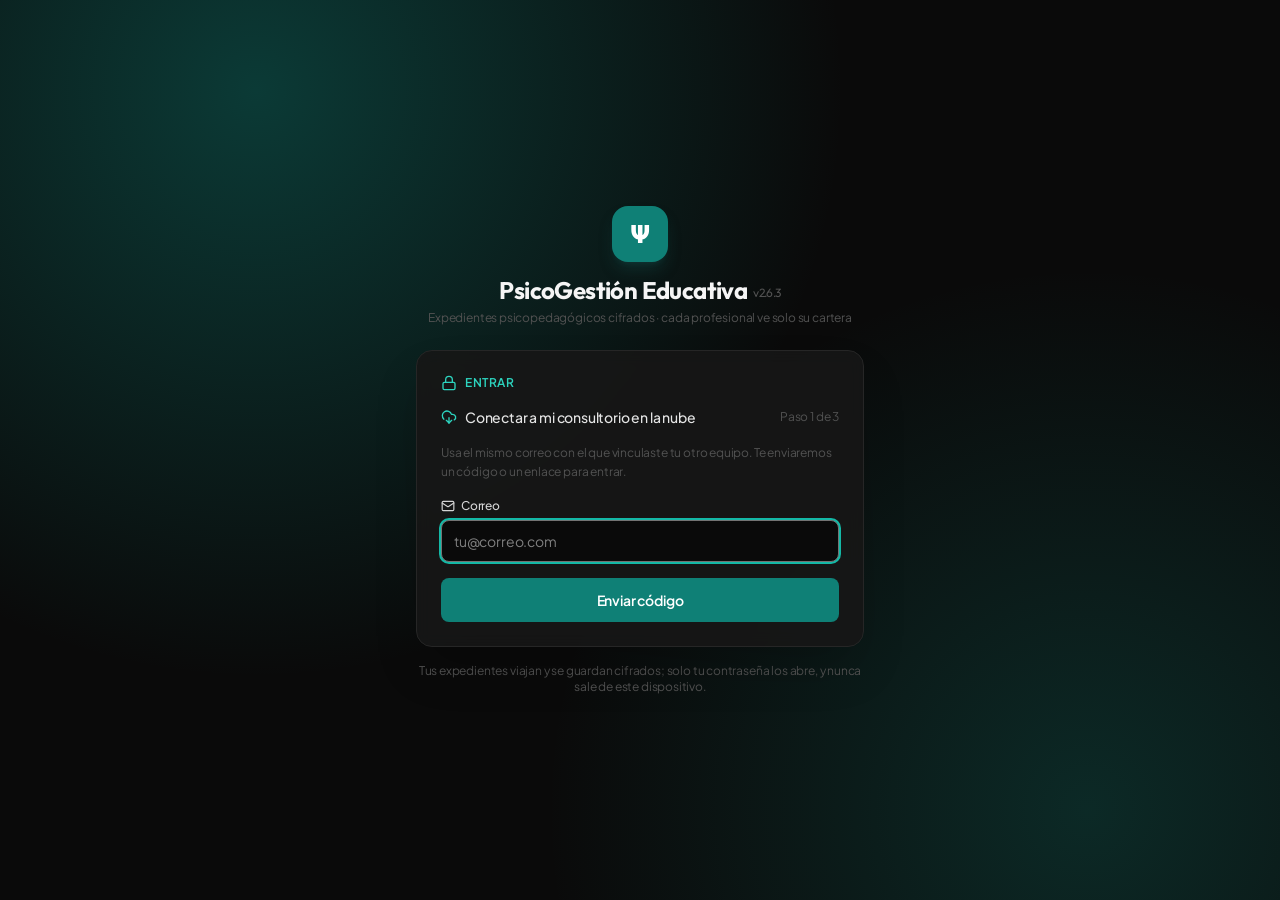
==== commit b8038c75: "Publicar PsicoGestión web 2.6.3" ====
--- a/index.html
+++ b/index.html
@@ -9,16 +9,16 @@
     <meta property="og:description" content="Plataforma de gestión clínica y psicopedagógica para psicólogas educativas en la República Dominicana: expedientes MMI, planificación MINERD y sugerencias clínicas basadas en evidencia." />
     <meta property="og:type" content="website" />
     <meta name="twitter:card" content="summary_large_image" />
-    <script type="module" crossorigin src="./assets/index-BMjjfUn5.js"></script>
+    <script type="module" crossorigin src="./assets/index-DI2ZPExf.js"></script>
     <link rel="modulepreload" crossorigin href="./assets/jsx-runtime-DphrNBlM.js">
     <link rel="modulepreload" crossorigin href="./assets/info-CPLtgK1U.js">
     <link rel="modulepreload" crossorigin href="./assets/bot-CpuEfLK_.js">
     <link rel="modulepreload" crossorigin href="./assets/catalog-B_FDrvwQ.js">
     <link rel="modulepreload" crossorigin href="./assets/loader-circle-C06ttK5c.js">
     <link rel="modulepreload" crossorigin href="./assets/webState-YJmeLx0N.js">
-    <link rel="modulepreload" crossorigin href="./assets/platform-D85YD70N.js">
+    <link rel="modulepreload" crossorigin href="./assets/platform-C7NKVXpf.js">
     <link rel="modulepreload" crossorigin href="./assets/aiTasks-DFj2u44Z.js">
-    <link rel="stylesheet" crossorigin href="./assets/index-mxY_R4Wc.css">
+    <link rel="stylesheet" crossorigin href="./assets/index-BAko94cl.css">
       <link rel="manifest" href="./manifest.webmanifest" />
     <meta name="theme-color" content="#0f766e" />
     <meta name="mobile-web-app-capable" content="yes" />
--- a/assets/index-BAko94cl.css
+++ b/assets/index-BAko94cl.css
@@ -0,0 +1 @@
+@font-face{font-family:Outfit;font-style:normal;font-display:swap;font-weight:400;src:url(./outfit-latin-400-normal-BGsTXAXT.woff2)format("woff2"),url(./outfit-latin-400-normal-DMwTpYkH.woff)format("woff")}@font-face{font-family:Outfit;font-style:normal;font-display:swap;font-weight:500;src:url(./outfit-latin-500-normal-DKnIMDSk.woff2)format("woff2"),url(./outfit-latin-500-normal-ClnHRwRh.woff)format("woff")}@font-face{font-family:Outfit;font-style:normal;font-display:swap;font-weight:600;src:url(./outfit-latin-600-normal-B7SfZ07L.woff2)format("woff2"),url(./outfit-latin-600-normal-BEfTtDA7.woff)format("woff")}@font-face{font-family:Outfit;font-style:normal;font-display:swap;font-weight:700;src:url(./outfit-latin-700-normal-Cu9v6i1X.woff2)format("woff2"),url(./outfit-latin-700-normal-D4itBLBr.woff)format("woff")}@font-face{font-family:Plus Jakarta Sans;font-style:normal;font-display:swap;font-weight:400;src:url(./plus-jakarta-sans-latin-400-normal-Dhut76fR.woff2)format("woff2"),url(./plus-jakarta-sans-latin-400-normal-BDKaGhyp.woff)format("woff")}@font-face{font-family:Plus Jakarta Sans;font-style:normal;font-display:swap;font-weight:500;src:url(./plus-jakarta-sans-latin-500-normal-Bf-nb4oT.woff2)format("woff2"),url(./plus-jakarta-sans-latin-500-normal-DYtqi0QS.woff)format("woff")}@font-face{font-family:Plus Jakarta Sans;font-style:normal;font-display:swap;font-weight:600;src:url(./plus-jakarta-sans-latin-600-normal-DLTa1BUW.woff2)format("woff2"),url(./plus-jakarta-sans-latin-600-normal-BR_Ojra4.woff)format("woff")}@font-face{font-family:Plus Jakarta Sans;font-style:normal;font-display:swap;font-weight:700;src:url(./plus-jakarta-sans-latin-700-normal-CfpNZvy6.woff2)format("woff2"),url(./plus-jakarta-sans-latin-700-normal-DqEcQeE5.woff)format("woff")}@font-face{font-family:Plus Jakarta Sans;font-style:italic;font-display:swap;font-weight:400;src:url(./plus-jakarta-sans-latin-400-italic-D5MFNpT-.woff2)format("woff2"),url(./plus-jakarta-sans-latin-400-italic-BVaBttQe.woff)format("woff")}@font-face{font-family:JetBrains Mono;font-style:normal;font-display:swap;font-weight:400;src:url(./jetbrains-mono-latin-400-normal-V6pRDFza.woff2)format("woff2"),url(./jetbrains-mono-latin-400-normal-6-qcROiO.woff)format("woff")}@font-face{font-family:JetBrains Mono;font-style:normal;font-display:swap;font-weight:500;src:url(./jetbrains-mono-latin-500-normal-BWZEU5yA.woff2)format("woff2"),url(./jetbrains-mono-latin-500-normal-CJOVTJB7.woff)format("woff")}@layer properties{@supports (((-webkit-hyphens:none)) and (not (margin-trim:inline))) or ((-moz-orient:inline) and (not (color:rgb(from red r g b)))){*,:before,:after,::backdrop{--tw-translate-x:0;--tw-translate-y:0;--tw-translate-z:0;--tw-space-y-reverse:0;--tw-divide-y-reverse:0;--tw-border-style:solid;--tw-leading:initial;--tw-font-weight:initial;--tw-tracking:initial;--tw-ordinal:initial;--tw-slashed-zero:initial;--tw-numeric-figure:initial;--tw-numeric-spacing:initial;--tw-numeric-fraction:initial;--tw-shadow:0 0 #0000;--tw-shadow-color:initial;--tw-shadow-alpha:100%;--tw-inset-shadow:0 0 #0000;--tw-inset-shadow-color:initial;--tw-inset-shadow-alpha:100%;--tw-ring-color:initial;--tw-ring-shadow:0 0 #0000;--tw-inset-ring-color:initial;--tw-inset-ring-shadow:0 0 #0000;--tw-ring-inset:initial;--tw-ring-offset-width:0px;--tw-ring-offset-color:#fff;--tw-ring-offset-shadow:0 0 #0000;--tw-outline-style:solid;--tw-blur:initial;--tw-brightness:initial;--tw-contrast:initial;--tw-grayscale:initial;--tw-hue-rotate:initial;--tw-invert:initial;--tw-opacity:initial;--tw-saturate:initial;--tw-sepia:initial;--tw-drop-shadow:initial;--tw-drop-shadow-color:initial;--tw-drop-shadow-alpha:100%;--tw-drop-shadow-size:initial;--tw-backdrop-blur:initial;--tw-backdrop-brightness:initial;--tw-backdrop-contrast:initial;--tw-backdrop-grayscale:initial;--tw-backdrop-hue-rotate:initial;--tw-backdrop-invert:initial;--tw-backdrop-opacity:initial;--tw-backdrop-saturate:initial;--tw-backdrop-sepia:initial;--tw-duration:initial;--tw-scale-x:1;--tw-scale-y:1;--tw-scale-z:1}}}@layer theme{:root,:host{--font-sans:-apple-system, BlinkMacSystemFont, "Segoe UI", Roboto, "Helvetica Neue", "Noto Sans", Arial, sans-serif, "Apple Color Emoji", "Segoe UI Emoji", "Segoe UI Symbol", "Noto Color Emoji";--font-mono:ui-monospace, SFMono-Regular, Menlo, Monaco, Consolas, "Liberation Mono", "Courier New", monospace;--color-orange-50:oklch(98% .016 73.684);--color-orange-100:oklch(95.4% .038 75.164);--color-orange-200:oklch(90.1% .076 70.697);--color-orange-300:oklch(83.7% .128 66.29);--color-orange-500:oklch(70.5% .213 47.604);--color-orange-700:oklch(55.3% .195 38.402);--color-orange-800:oklch(47% .157 37.304);--color-orange-900:oklch(40.8% .123 38.172);--color-orange-950:oklch(26.6% .079 36.259);--color-amber-50:oklch(98.7% .022 95.277);--color-amber-100:oklch(96.2% .059 95.617);--color-amber-200:oklch(92.4% .12 95.746);--color-amber-300:oklch(87.9% .169 91.605);--color-amber-400:oklch(82.8% .189 84.429);--color-amber-500:oklch(76.9% .188 70.08);--color-amber-600:oklch(66.6% .179 58.318);--color-amber-700:oklch(55.5% .163 48.998);--color-amber-800:oklch(47.3% .137 46.201);--color-amber-900:oklch(41.4% .112 45.904);--color-amber-950:oklch(27.9% .077 45.635);--color-emerald-50:oklch(97.9% .021 166.113);--color-emerald-100:oklch(95% .052 163.051);--color-emerald-200:oklch(90.5% .093 164.15);--color-emerald-300:oklch(84.5% .143 164.978);--color-emerald-400:oklch(76.5% .177 163.223);--color-emerald-500:oklch(69.6% .17 162.48);--color-emerald-600:oklch(59.6% .145 163.225);--color-emerald-700:oklch(50.8% .118 165.612);--color-emerald-800:oklch(43.2% .095 166.913);--color-emerald-900:oklch(37.8% .077 168.94);--color-emerald-950:oklch(26.2% .051 172.552);--color-teal-50:oklch(98.4% .014 180.72);--color-teal-100:oklch(95.3% .051 180.801);--color-teal-200:oklch(91% .096 180.426);--color-teal-300:oklch(85.5% .138 181.071);--color-teal-400:oklch(77.7% .152 181.912);--color-teal-500:oklch(70.4% .14 182.503);--color-teal-600:oklch(60% .118 184.704);--color-teal-700:oklch(51.1% .096 186.391);--color-teal-800:oklch(43.7% .078 188.216);--color-teal-900:oklch(38.6% .063 188.416);--color-teal-950:oklch(27.7% .046 192.524);--color-sky-50:oklch(97.7% .013 236.62);--color-sky-100:oklch(95.1% .026 236.824);--color-sky-200:oklch(90.1% .058 230.902);--color-sky-300:oklch(82.8% .111 230.318);--color-sky-400:oklch(74.6% .16 232.661);--color-sky-500:oklch(68.5% .169 237.323);--color-sky-600:oklch(58.8% .158 241.966);--color-sky-700:oklch(50% .134 242.749);--color-sky-800:oklch(44.3% .11 240.79);--color-sky-900:oklch(39.1% .09 240.876);--color-sky-950:oklch(29.3% .066 243.157);--color-indigo-500:oklch(58.5% .233 277.117);--color-violet-100:oklch(94.3% .029 294.588);--color-violet-300:oklch(81.1% .111 293.571);--color-violet-700:oklch(49.1% .27 292.581);--color-violet-950:oklch(28.3% .141 291.089);--color-rose-50:oklch(96.9% .015 12.422);--color-rose-100:oklch(94.1% .03 12.58);--color-rose-200:oklch(89.2% .058 10.001);--color-rose-300:oklch(81% .117 11.638);--color-rose-400:oklch(71.2% .194 13.428);--color-rose-500:oklch(64.5% .246 16.439);--color-rose-600:oklch(58.6% .253 17.585);--color-rose-700:oklch(51.4% .222 16.935);--color-rose-800:oklch(45.5% .188 13.697);--color-rose-900:oklch(41% .159 10.272);--color-rose-950:oklch(27.1% .105 12.094);--color-neutral-50:oklch(98.5% 0 none);--color-neutral-100:oklch(97% 0 none);--color-neutral-200:oklch(92.2% 0 none);--color-neutral-300:oklch(87% 0 none);--color-neutral-400:oklch(70.8% 0 none);--color-neutral-500:oklch(55.6% 0 none);--color-neutral-600:oklch(43.9% 0 none);--color-neutral-700:oklch(37.1% 0 none);--color-neutral-800:oklch(26.9% 0 none);--color-neutral-900:oklch(20.5% 0 none);--color-neutral-950:oklch(14.5% 0 none);--color-black:#000;--color-white:#fff;--spacing:.25rem;--container-xs:20rem;--container-sm:24rem;--container-md:28rem;--container-lg:32rem;--container-xl:36rem;--container-2xl:42rem;--container-3xl:48rem;--container-4xl:56rem;--container-5xl:64rem;--text-xs:.75rem;--text-xs--line-height:calc(1 / .75);--text-sm:.875rem;--text-sm--line-height:calc(1.25 / .875);--text-base:1rem;--text-base--line-height:calc(1.5 / 1);--text-lg:1.125rem;--text-lg--line-height:calc(1.75 / 1.125);--text-xl:1.25rem;--text-xl--line-height:calc(1.75 / 1.25);--text-2xl:1.5rem;--text-2xl--line-height:calc(2 / 1.5);--text-3xl:1.875rem;--text-3xl--line-height:calc(2.25 / 1.875);--text-5xl:3rem;--text-5xl--line-height:1;--text-7xl:4.5rem;--text-7xl--line-height:1;--font-weight-normal:400;--font-weight-medium:500;--font-weight-semibold:600;--font-weight-bold:700;--font-weight-extrabold:800;--font-weight-black:900;--tracking-tight:-.025em;--tracking-wide:.025em;--tracking-wider:.05em;--tracking-widest:.1em;--leading-tight:1.25;--leading-snug:1.375;--leading-relaxed:1.625;--radius-md:.375rem;--radius-lg:.5rem;--radius-xl:.75rem;--radius-2xl:1rem;--animate-spin:spin 1s linear infinite;--animate-pulse:pulse 2s cubic-bezier(.4, 0, .6, 1) infinite;--blur-xs:4px;--blur-sm:8px;--blur-md:12px;--default-transition-duration:.15s;--default-transition-timing-function:cubic-bezier(.4, 0, .2, 1);--default-font-family:var(--font-sans);--default-mono-font-family:var(--font-mono)}}@layer base{*,:after,:before,::backdrop{box-sizing:border-box;border:0 solid;margin:0;padding:0}::file-selector-button{box-sizing:border-box;border:0 solid;margin:0;padding:0}html,:host{-webkit-text-size-adjust:100%;tab-size:4;line-height:1.5;font-family:var(--default-font-family,-apple-system, BlinkMacSystemFont, "Segoe UI", Roboto, "Helvetica Neue", "Noto Sans", Arial, sans-serif, "Apple Color Emoji", "Segoe UI Emoji", "Segoe UI Symbol", "Noto Color Emoji");font-feature-settings:var(--default-font-feature-settings,normal);font-variation-settings:var(--default-font-variation-settings,normal);-webkit-tap-highlight-color:transparent}hr{height:0;color:inherit;border-top-width:1px}abbr:where([title]){-webkit-text-decoration:underline dotted;text-decoration:underline dotted}h1,h2,h3,h4,h5,h6{font-size:inherit;font-weight:inherit}a{color:inherit;-webkit-text-decoration:inherit;-webkit-text-decoration:inherit;-webkit-text-decoration:inherit;-webkit-text-decoration:inherit;text-decoration:inherit}b,strong{font-weight:bolder}code,kbd,samp,pre{font-family:var(--default-mono-font-family,ui-monospace, SFMono-Regular, Menlo, Monaco, Consolas, "Liberation Mono", "Courier New", monospace);font-feature-settings:var(--default-mono-font-feature-settings,normal);font-variation-settings:var(--default-mono-font-variation-settings,normal);font-size:1em}small{font-size:80%}sub,sup{vertical-align:baseline;font-size:75%;line-height:0;position:relative}sub{bottom:-.25em}sup{top:-.5em}table{text-indent:0;border-color:inherit;border-collapse:collapse}:-moz-focusring:where(:not(iframe)){outline:auto}progress{vertical-align:baseline}summary{display:list-item}ol,ul,menu{list-style:none}img,svg,video,canvas,audio,iframe,embed,object{vertical-align:middle;display:block}img,video{max-width:100%;height:auto}button,input,select,optgroup,textarea{font:inherit;font-feature-settings:inherit;font-variation-settings:inherit;letter-spacing:inherit;color:inherit;opacity:1;background-color:#0000;border-radius:0}::file-selector-button{font:inherit;font-feature-settings:inherit;font-variation-settings:inherit;letter-spacing:inherit;color:inherit;opacity:1;background-color:#0000;border-radius:0}:where(select:is([multiple],[size])) optgroup{font-weight:bolder}:where(select:is([multiple],[size])) optgroup option{padding-inline-start:20px}::file-selector-button{margin-inline-end:4px}::placeholder{opacity:1}@supports (not ((-webkit-appearance:-apple-pay-button))) or (contain-intrinsic-size:1px){::placeholder{color:currentColor}@supports (color:color-mix(in lab, red, red)){::placeholder{color:color-mix(in oklab, currentcolor 50%, transparent)}}}textarea{resize:vertical}::-webkit-search-decoration{-webkit-appearance:none}::-webkit-date-and-time-value{min-height:1lh;text-align:inherit}::-webkit-datetime-edit{display:inline-flex}::-webkit-datetime-edit-fields-wrapper{padding:0}::-webkit-datetime-edit{padding-block:0}::-webkit-datetime-edit-year-field{padding-block:0}::-webkit-datetime-edit-month-field{padding-block:0}::-webkit-datetime-edit-day-field{padding-block:0}::-webkit-datetime-edit-hour-field{padding-block:0}::-webkit-datetime-edit-minute-field{padding-block:0}::-webkit-datetime-edit-second-field{padding-block:0}::-webkit-datetime-edit-millisecond-field{padding-block:0}::-webkit-datetime-edit-meridiem-field{padding-block:0}::-webkit-calendar-picker-indicator{line-height:1}:-moz-ui-invalid{box-shadow:none}button,input:where([type=button],[type=reset],[type=submit]){appearance:button}::file-selector-button{appearance:button}::-webkit-inner-spin-button{height:auto}::-webkit-outer-spin-button{height:auto}[hidden]:where(:not([hidden=until-found])){display:none!important}:root{--font-sans:"Plus Jakarta Sans", system-ui, -apple-system, BlinkMacSystemFont, "Segoe UI", Roboto, sans-serif;--font-display:"Outfit", "Plus Jakarta Sans", system-ui, sans-serif;--font-mono:"JetBrains Mono", monospace;--lightningcss-light:initial;--lightningcss-dark: ;color-scheme:light;--header-h:4rem}@media (height<=700px){:root{--header-h:3rem}}.dark{--lightningcss-light: ;--lightningcss-dark:initial;color-scheme:dark}body{font-family:var(--font-sans);letter-spacing:-.011em}:where(button,a,[role=button],[role=option]):focus-visible{outline:2px solid var(--color-teal-700);outline-offset:2px}::selection{background:var(--color-teal-200);color:var(--color-teal-900)}h1,h2,h3,h4,.font-display{font-family:var(--font-display);letter-spacing:-.02em}::-webkit-scrollbar{width:6px;height:6px}::-webkit-scrollbar-track{background:0 0}::-webkit-scrollbar-thumb{background:#96969640;border-radius:9999px}::-webkit-scrollbar-thumb:hover{background:#96969673}}@layer components;@layer utilities{.pointer-events-auto{pointer-events:auto}.pointer-events-none{pointer-events:none}.visible{visibility:visible}.sr-only{clip-path:inset(50%);white-space:nowrap;border-width:0;width:1px;height:1px;margin:-1px;padding:0;position:absolute;overflow:hidden}.absolute{position:absolute}.fixed{position:fixed}.relative{position:relative}.static{position:static}.sticky{position:sticky}.inset-0{inset:0}.inset-y-0{inset-block:0}.-top-0\.5{top:calc(var(--spacing) * -.5)}.top-0{top:0}.top-0\.5{top:calc(var(--spacing) * .5)}.top-1{top:var(--spacing)}.top-1\.5{top:calc(var(--spacing) * 1.5)}.top-1\/2{top:50%}.top-2{top:calc(var(--spacing) * 2)}.top-3{top:calc(var(--spacing) * 3)}.top-\[var\(--header-h\)\]{top:var(--header-h)}.-right-0\.5{right:calc(var(--spacing) * -.5)}.-right-1{right:calc(var(--spacing) * -1)}.right-0{right:0}.right-0\.5{right:calc(var(--spacing) * .5)}.right-1{right:var(--spacing)}.right-1\.5{right:calc(var(--spacing) * 1.5)}.right-2{right:calc(var(--spacing) * 2)}.right-2\.5{right:calc(var(--spacing) * 2.5)}.right-3{right:calc(var(--spacing) * 3)}.right-4{right:calc(var(--spacing) * 4)}.right-\[calc\(50\%-1\.25rem\)\]{right:calc(50% - 1.25rem)}.-bottom-1{bottom:calc(var(--spacing) * -1)}.bottom-0{bottom:0}.bottom-18{bottom:calc(var(--spacing) * 18)}.bottom-20{bottom:calc(var(--spacing) * 20)}.-left-3\.5{left:calc(var(--spacing) * -3.5)}.left-0{left:0}.left-2\.5{left:calc(var(--spacing) * 2.5)}.left-3{left:calc(var(--spacing) * 3)}.left-3\.5{left:calc(var(--spacing) * 3.5)}.left-4{left:calc(var(--spacing) * 4)}.z-0{z-index:0}.z-10{z-index:10}.z-20{z-index:20}.z-40{z-index:40}.z-50{z-index:50}.z-\[60\]{z-index:60}.z-\[65\]{z-index:65}.z-\[70\]{z-index:70}.z-\[80\]{z-index:80}.container{width:100%}@media (width>=40rem){.container{max-width:40rem}}@media (width>=48rem){.container{max-width:48rem}}@media (width>=64rem){.container{max-width:64rem}}@media (width>=80rem){.container{max-width:80rem}}@media (width>=96rem){.container{max-width:96rem}}.mx-1{margin-inline:var(--spacing)}.mx-auto{margin-inline:auto}.my-auto{margin-block:auto}.mt-0\.5{margin-top:calc(var(--spacing) * .5)}.mt-1{margin-top:var(--spacing)}.mt-1\.5{margin-top:calc(var(--spacing) * 1.5)}.mt-2{margin-top:calc(var(--spacing) * 2)}.mt-3{margin-top:calc(var(--spacing) * 3)}.mt-4{margin-top:calc(var(--spacing) * 4)}.mt-5{margin-top:calc(var(--spacing) * 5)}.mr-1{margin-right:var(--spacing)}.mr-4{margin-right:calc(var(--spacing) * 4)}.mb-0\.5{margin-bottom:calc(var(--spacing) * .5)}.mb-1{margin-bottom:var(--spacing)}.mb-1\.5{margin-bottom:calc(var(--spacing) * 1.5)}.mb-2{margin-bottom:calc(var(--spacing) * 2)}.mb-3{margin-bottom:calc(var(--spacing) * 3)}.mb-4{margin-bottom:calc(var(--spacing) * 4)}.mb-6{margin-bottom:calc(var(--spacing) * 6)}.ml-1{margin-left:var(--spacing)}.ml-1\.5{margin-left:calc(var(--spacing) * 1.5)}.ml-2{margin-left:calc(var(--spacing) * 2)}.ml-3{margin-left:calc(var(--spacing) * 3)}.ml-5{margin-left:calc(var(--spacing) * 5)}.ml-6{margin-left:calc(var(--spacing) * 6)}.ml-auto{margin-left:auto}.line-clamp-2{-webkit-line-clamp:2;-webkit-box-orient:vertical;display:-webkit-box;overflow:hidden}.block{display:block}.contents{display:contents}.flex{display:flex}.grid{display:grid}.hidden{display:none}.inline{display:inline}.inline-block{display:inline-block}.inline-flex{display:inline-flex}.table{display:table}.h-0\.5{height:calc(var(--spacing) * .5)}.h-1{height:var(--spacing)}.h-1\.5{height:calc(var(--spacing) * 1.5)}.h-2{height:calc(var(--spacing) * 2)}.h-2\.5{height:calc(var(--spacing) * 2.5)}.h-3{height:calc(var(--spacing) * 3)}.h-3\.5{height:calc(var(--spacing) * 3.5)}.h-4{height:calc(var(--spacing) * 4)}.h-5{height:calc(var(--spacing) * 5)}.h-6{height:calc(var(--spacing) * 6)}.h-7{height:calc(var(--spacing) * 7)}.h-8{height:calc(var(--spacing) * 8)}.h-9{height:calc(var(--spacing) * 9)}.h-10{height:calc(var(--spacing) * 10)}.h-11{height:calc(var(--spacing) * 11)}.h-12{height:calc(var(--spacing) * 12)}.h-14{height:calc(var(--spacing) * 14)}.h-16{height:calc(var(--spacing) * 16)}.h-20{height:calc(var(--spacing) * 20)}.h-24{height:calc(var(--spacing) * 24)}.h-28{height:calc(var(--spacing) * 28)}.h-40{height:calc(var(--spacing) * 40)}.h-64{height:calc(var(--spacing) * 64)}.h-\[calc\(100dvh-var\(--header-h\)\)\]{height:calc(100dvh - var(--header-h))}.h-\[var\(--header-h\)\]{height:var(--header-h)}.h-full{height:100%}.max-h-32{max-height:calc(var(--spacing) * 32)}.max-h-36{max-height:calc(var(--spacing) * 36)}.max-h-56{max-height:calc(var(--spacing) * 56)}.max-h-64{max-height:calc(var(--spacing) * 64)}.max-h-72{max-height:calc(var(--spacing) * 72)}.max-h-80{max-height:calc(var(--spacing) * 80)}.max-h-\[58vh\]{max-height:58vh}.max-h-\[75vh\]{max-height:75vh}.max-h-\[90vh\]{max-height:90vh}.max-h-\[92dvh\]{max-height:92dvh}.max-h-\[92vh\]{max-height:92vh}.max-h-\[95vh\]{max-height:95vh}.max-h-\[500px\]{max-height:500px}.min-h-8{min-height:calc(var(--spacing) * 8)}.min-h-9{min-height:calc(var(--spacing) * 9)}.min-h-10{min-height:calc(var(--spacing) * 10)}.min-h-11{min-height:calc(var(--spacing) * 11)}.min-h-\[36px\]{min-height:36px}.min-h-\[40vh\]{min-height:40vh}.min-h-\[44px\]{min-height:44px}.min-h-\[46px\]{min-height:46px}.min-h-\[60px\]{min-height:60px}.min-h-\[70px\]{min-height:70px}.min-h-\[90px\]{min-height:90px}.min-h-\[300px\]{min-height:300px}.min-h-screen{min-height:100vh}.w-1{width:var(--spacing)}.w-2{width:calc(var(--spacing) * 2)}.w-2\.5{width:calc(var(--spacing) * 2.5)}.w-2\/3{width:66.6667%}.w-3{width:calc(var(--spacing) * 3)}.w-3\.5{width:calc(var(--spacing) * 3.5)}.w-3\/5{width:60%}.w-4{width:calc(var(--spacing) * 4)}.w-4\/5{width:80%}.w-5{width:calc(var(--spacing) * 5)}.w-6{width:calc(var(--spacing) * 6)}.w-7{width:calc(var(--spacing) * 7)}.w-8{width:calc(var(--spacing) * 8)}.w-9{width:calc(var(--spacing) * 9)}.w-10{width:calc(var(--spacing) * 10)}.w-11{width:calc(var(--spacing) * 11)}.w-12{width:calc(var(--spacing) * 12)}.w-14{width:calc(var(--spacing) * 14)}.w-16{width:calc(var(--spacing) * 16)}.w-20{width:calc(var(--spacing) * 20)}.w-24{width:calc(var(--spacing) * 24)}.w-32{width:calc(var(--spacing) * 32)}.w-40{width:calc(var(--spacing) * 40)}.w-48{width:calc(var(--spacing) * 48)}.w-64{width:calc(var(--spacing) * 64)}.w-80{width:calc(var(--spacing) * 80)}.w-\[4\.5rem\]{width:4.5rem}.w-\[calc\(100\%-2rem\)\]{width:calc(100% - 2rem)}.w-full{width:100%}.max-w-2xl{max-width:var(--container-2xl)}.max-w-3xl{max-width:var(--container-3xl)}.max-w-4xl{max-width:var(--container-4xl)}.max-w-5xl{max-width:var(--container-5xl)}.max-w-\[12rem\]{max-width:12rem}.max-w-\[120px\]{max-width:120px}.max-w-\[180px\]{max-width:180px}.max-w-\[190px\]{max-width:190px}.max-w-\[220px\]{max-width:220px}.max-w-\[1600px\]{max-width:1600px}.max-w-full{max-width:100%}.max-w-lg{max-width:var(--container-lg)}.max-w-md{max-width:var(--container-md)}.max-w-prose{max-width:65ch}.max-w-sm{max-width:var(--container-sm)}.max-w-xl{max-width:var(--container-xl)}.max-w-xs{max-width:var(--container-xs)}.min-w-0{min-width:0}.min-w-4{min-width:calc(var(--spacing) * 4)}.min-w-5{min-width:calc(var(--spacing) * 5)}.min-w-11{min-width:calc(var(--spacing) * 11)}.min-w-\[16px\]{min-width:16px}.min-w-\[64px\]{min-width:64px}.min-w-\[120px\]{min-width:120px}.min-w-\[130px\]{min-width:130px}.min-w-\[140px\]{min-width:140px}.min-w-\[150px\]{min-width:150px}.min-w-\[160px\]{min-width:160px}.min-w-\[180px\]{min-width:180px}.min-w-\[200px\]{min-width:200px}.min-w-\[220px\]{min-width:220px}.min-w-\[780px\]{min-width:780px}.min-w-\[900px\]{min-width:900px}.min-w-\[980px\]{min-width:980px}.min-w-\[1180px\]{min-width:1180px}.flex-1{flex:1}.shrink-0{flex-shrink:0}.border-collapse{border-collapse:collapse}.-translate-y-1\/2{--tw-translate-y:calc(calc(1 / 2 * 100%) * -1);translate:var(--tw-translate-x) var(--tw-translate-y)}.-rotate-45{rotate:-45deg}.animate-pulse{animation:var(--animate-pulse)}.animate-spin{animation:var(--animate-spin)}.cursor-pointer{cursor:pointer}.resize{resize:both}.resize-none{resize:none}.resize-y{resize:vertical}.\[scrollbar-width\:none\]{scrollbar-width:none}.list-inside{list-style-position:inside}.list-disc{list-style-type:disc}.grid-cols-1{grid-template-columns:repeat(1,minmax(0,1fr))}.grid-cols-2{grid-template-columns:repeat(2,minmax(0,1fr))}.grid-cols-3{grid-template-columns:repeat(3,minmax(0,1fr))}.flex-col{flex-direction:column}.flex-col-reverse{flex-direction:column-reverse}.flex-wrap{flex-wrap:wrap}.items-baseline{align-items:baseline}.items-center{align-items:center}.items-end{align-items:flex-end}.items-start{align-items:flex-start}.items-stretch{align-items:stretch}.justify-around{justify-content:space-around}.justify-between{justify-content:space-between}.justify-center{justify-content:center}.justify-end{justify-content:flex-end}.gap-0\.5{gap:calc(var(--spacing) * .5)}.gap-1{gap:var(--spacing)}.gap-1\.5{gap:calc(var(--spacing) * 1.5)}.gap-2{gap:calc(var(--spacing) * 2)}.gap-2\.5{gap:calc(var(--spacing) * 2.5)}.gap-3{gap:calc(var(--spacing) * 3)}.gap-3\.5{gap:calc(var(--spacing) * 3.5)}.gap-4{gap:calc(var(--spacing) * 4)}.gap-6{gap:calc(var(--spacing) * 6)}.gap-8{gap:calc(var(--spacing) * 8)}:where(.space-y-0\.5>:not(:last-child)){--tw-space-y-reverse:0;margin-block-start:calc(calc(var(--spacing) * .5) * var(--tw-space-y-reverse));margin-block-end:calc(calc(var(--spacing) * .5) * calc(1 - var(--tw-space-y-reverse)))}:where(.space-y-1>:not(:last-child)){--tw-space-y-reverse:0;margin-block-start:calc(var(--spacing) * var(--tw-space-y-reverse));margin-block-end:calc(var(--spacing) * calc(1 - var(--tw-space-y-reverse)))}:where(.space-y-1\.5>:not(:last-child)){--tw-space-y-reverse:0;margin-block-start:calc(calc(var(--spacing) * 1.5) * var(--tw-space-y-reverse));margin-block-end:calc(calc(var(--spacing) * 1.5) * calc(1 - var(--tw-space-y-reverse)))}:where(.space-y-2>:not(:last-child)){--tw-space-y-reverse:0;margin-block-start:calc(calc(var(--spacing) * 2) * var(--tw-space-y-reverse));margin-block-end:calc(calc(var(--spacing) * 2) * calc(1 - var(--tw-space-y-reverse)))}:where(.space-y-2\.5>:not(:last-child)){--tw-space-y-reverse:0;margin-block-start:calc(calc(var(--spacing) * 2.5) * var(--tw-space-y-reverse));margin-block-end:calc(calc(var(--spacing) * 2.5) * calc(1 - var(--tw-space-y-reverse)))}:where(.space-y-3>:not(:last-child)){--tw-space-y-reverse:0;margin-block-start:calc(calc(var(--spacing) * 3) * var(--tw-space-y-reverse));margin-block-end:calc(calc(var(--spacing) * 3) * calc(1 - var(--tw-space-y-reverse)))}:where(.space-y-3\.5>:not(:last-child)){--tw-space-y-reverse:0;margin-block-start:calc(calc(var(--spacing) * 3.5) * var(--tw-space-y-reverse));margin-block-end:calc(calc(var(--spacing) * 3.5) * calc(1 - var(--tw-space-y-reverse)))}:where(.space-y-4>:not(:last-child)){--tw-space-y-reverse:0;margin-block-start:calc(calc(var(--spacing) * 4) * var(--tw-space-y-reverse));margin-block-end:calc(calc(var(--spacing) * 4) * calc(1 - var(--tw-space-y-reverse)))}:where(.space-y-5>:not(:last-child)){--tw-space-y-reverse:0;margin-block-start:calc(calc(var(--spacing) * 5) * var(--tw-space-y-reverse));margin-block-end:calc(calc(var(--spacing) * 5) * calc(1 - var(--tw-space-y-reverse)))}:where(.space-y-6>:not(:last-child)){--tw-space-y-reverse:0;margin-block-start:calc(calc(var(--spacing) * 6) * var(--tw-space-y-reverse));margin-block-end:calc(calc(var(--spacing) * 6) * calc(1 - var(--tw-space-y-reverse)))}.gap-x-2{column-gap:calc(var(--spacing) * 2)}.gap-x-3{column-gap:calc(var(--spacing) * 3)}.gap-x-4{column-gap:calc(var(--spacing) * 4)}.gap-y-0\.5{row-gap:calc(var(--spacing) * .5)}.gap-y-1{row-gap:var(--spacing)}.gap-y-2{row-gap:calc(var(--spacing) * 2)}:where(.divide-y>:not(:last-child)){--tw-divide-y-reverse:0;border-bottom-style:var(--tw-border-style);border-top-style:var(--tw-border-style);border-top-width:calc(1px * var(--tw-divide-y-reverse));border-bottom-width:calc(1px * calc(1 - var(--tw-divide-y-reverse)))}:where(.divide-neutral-200>:not(:last-child)){border-color:var(--color-neutral-200)}.self-start{align-self:flex-start}.truncate{text-overflow:ellipsis;white-space:nowrap;overflow:hidden}.overflow-auto{overflow:auto}.overflow-hidden{overflow:hidden}.overflow-x-auto{overflow-x:auto}.overflow-x-hidden{overflow-x:hidden}.overflow-y-auto{overflow-y:auto}.rounded{border-radius:.25rem}.rounded-2xl{border-radius:var(--radius-2xl)}.rounded-full{border-radius:2147483647px}.rounded-lg{border-radius:var(--radius-lg)}.rounded-md{border-radius:var(--radius-md)}.rounded-xl{border-radius:var(--radius-xl)}.rounded-t-2xl{border-top-left-radius:var(--radius-2xl);border-top-right-radius:var(--radius-2xl)}.rounded-t-lg{border-top-left-radius:var(--radius-lg);border-top-right-radius:var(--radius-lg)}.rounded-t-xl{border-top-left-radius:var(--radius-xl);border-top-right-radius:var(--radius-xl)}.rounded-b-xl{border-bottom-right-radius:var(--radius-xl);border-bottom-left-radius:var(--radius-xl)}.border{border-style:var(--tw-border-style);border-width:1px}.border-2{border-style:var(--tw-border-style);border-width:2px}.border-t{border-top-style:var(--tw-border-style);border-top-width:1px}.border-r{border-right-style:var(--tw-border-style);border-right-width:1px}.border-b{border-bottom-style:var(--tw-border-style);border-bottom-width:1px}.border-b-2{border-bottom-style:var(--tw-border-style);border-bottom-width:2px}.border-l{border-left-style:var(--tw-border-style);border-left-width:1px}.border-dashed{--tw-border-style:dashed;border-style:dashed}.border-amber-100{border-color:var(--color-amber-100)}.border-amber-200{border-color:var(--color-amber-200)}.border-amber-300{border-color:var(--color-amber-300)}.border-amber-400{border-color:var(--color-amber-400)}.border-emerald-100{border-color:var(--color-emerald-100)}.border-emerald-200{border-color:var(--color-emerald-200)}.border-emerald-300{border-color:var(--color-emerald-300)}.border-emerald-400{border-color:var(--color-emerald-400)}.border-neutral-100{border-color:var(--color-neutral-100)}.border-neutral-200{border-color:var(--color-neutral-200)}.border-neutral-200\/60{border-color:#e5e5e599}@supports (color:color-mix(in lab, red, red)){.border-neutral-200\/60{border-color:color-mix(in oklab, var(--color-neutral-200) 60%, transparent)}}.border-neutral-200\/80{border-color:#e5e5e5cc}@supports (color:color-mix(in lab, red, red)){.border-neutral-200\/80{border-color:color-mix(in oklab, var(--color-neutral-200) 80%, transparent)}}.border-neutral-300{border-color:var(--color-neutral-300)}.border-neutral-700{border-color:var(--color-neutral-700)}.border-neutral-800{border-color:var(--color-neutral-800)}.border-orange-200{border-color:var(--color-orange-200)}.border-rose-200{border-color:var(--color-rose-200)}.border-rose-300{border-color:var(--color-rose-300)}.border-rose-400{border-color:var(--color-rose-400)}.border-rose-600{border-color:var(--color-rose-600)}.border-rose-900{border-color:var(--color-rose-900)}.border-sky-200{border-color:var(--color-sky-200)}.border-sky-300{border-color:var(--color-sky-300)}.border-sky-300\/80{border-color:#77d4ffcc}@supports (color:color-mix(in lab, red, red)){.border-sky-300\/80{border-color:color-mix(in oklab, var(--color-sky-300) 80%, transparent)}}.border-sky-500{border-color:var(--color-sky-500)}.border-teal-100{border-color:var(--color-teal-100)}.border-teal-200{border-color:var(--color-teal-200)}.border-teal-300{border-color:var(--color-teal-300)}.border-teal-500{border-color:var(--color-teal-500)}.border-teal-600{border-color:var(--color-teal-600)}.border-teal-700{border-color:var(--color-teal-700)}.border-transparent{border-color:#0000}.bg-amber-50{background-color:var(--color-amber-50)}.bg-amber-50\/40{background-color:#fffbeb66}@supports (color:color-mix(in lab, red, red)){.bg-amber-50\/40{background-color:color-mix(in oklab, var(--color-amber-50) 40%, transparent)}}.bg-amber-50\/50{background-color:#fffbeb80}@supports (color:color-mix(in lab, red, red)){.bg-amber-50\/50{background-color:color-mix(in oklab, var(--color-amber-50) 50%, transparent)}}.bg-amber-50\/60{background-color:#fffbeb99}@supports (color:color-mix(in lab, red, red)){.bg-amber-50\/60{background-color:color-mix(in oklab, var(--color-amber-50) 60%, transparent)}}.bg-amber-100{background-color:var(--color-amber-100)}.bg-amber-500{background-color:var(--color-amber-500)}.bg-amber-500\/10{background-color:#f99c001a}@supports (color:color-mix(in lab, red, red)){.bg-amber-500\/10{background-color:color-mix(in oklab, var(--color-amber-500) 10%, transparent)}}.bg-amber-600{background-color:var(--color-amber-600)}.bg-amber-700{background-color:var(--color-amber-700)}.bg-black\/40{background-color:#0006}@supports (color:color-mix(in lab, red, red)){.bg-black\/40{background-color:color-mix(in oklab, var(--color-black) 40%, transparent)}}.bg-black\/50{background-color:#00000080}@supports (color:color-mix(in lab, red, red)){.bg-black\/50{background-color:color-mix(in oklab, var(--color-black) 50%, transparent)}}.bg-black\/60{background-color:#0009}@supports (color:color-mix(in lab, red, red)){.bg-black\/60{background-color:color-mix(in oklab, var(--color-black) 60%, transparent)}}.bg-black\/80{background-color:#000c}@supports (color:color-mix(in lab, red, red)){.bg-black\/80{background-color:color-mix(in oklab, var(--color-black) 80%, transparent)}}.bg-emerald-50{background-color:var(--color-emerald-50)}.bg-emerald-50\/40{background-color:#ecfdf566}@supports (color:color-mix(in lab, red, red)){.bg-emerald-50\/40{background-color:color-mix(in oklab, var(--color-emerald-50) 40%, transparent)}}.bg-emerald-100{background-color:var(--color-emerald-100)}.bg-emerald-500{background-color:var(--color-emerald-500)}.bg-emerald-700{background-color:var(--color-emerald-700)}.bg-neutral-50{background-color:var(--color-neutral-50)}.bg-neutral-50\/50{background-color:#fafafa80}@supports (color:color-mix(in lab, red, red)){.bg-neutral-50\/50{background-color:color-mix(in oklab, var(--color-neutral-50) 50%, transparent)}}.bg-neutral-50\/70{background-color:#fafafab3}@supports (color:color-mix(in lab, red, red)){.bg-neutral-50\/70{background-color:color-mix(in oklab, var(--color-neutral-50) 70%, transparent)}}.bg-neutral-100{background-color:var(--color-neutral-100)}.bg-neutral-200{background-color:var(--color-neutral-200)}.bg-neutral-200\/70{background-color:#e5e5e5b3}@supports (color:color-mix(in lab, red, red)){.bg-neutral-200\/70{background-color:color-mix(in oklab, var(--color-neutral-200) 70%, transparent)}}.bg-neutral-300{background-color:var(--color-neutral-300)}.bg-neutral-800{background-color:var(--color-neutral-800)}.bg-neutral-900{background-color:var(--color-neutral-900)}.bg-neutral-900\/90{background-color:#171717e6}@supports (color:color-mix(in lab, red, red)){.bg-neutral-900\/90{background-color:color-mix(in oklab, var(--color-neutral-900) 90%, transparent)}}.bg-neutral-950{background-color:var(--color-neutral-950)}.bg-neutral-950\/50{background-color:#0a0a0a80}@supports (color:color-mix(in lab, red, red)){.bg-neutral-950\/50{background-color:color-mix(in oklab, var(--color-neutral-950) 50%, transparent)}}.bg-neutral-950\/60{background-color:#0a0a0a99}@supports (color:color-mix(in lab, red, red)){.bg-neutral-950\/60{background-color:color-mix(in oklab, var(--color-neutral-950) 60%, transparent)}}.bg-orange-50{background-color:var(--color-orange-50)}.bg-orange-100{background-color:var(--color-orange-100)}.bg-orange-500{background-color:var(--color-orange-500)}.bg-rose-50{background-color:var(--color-rose-50)}.bg-rose-50\/50{background-color:#fff1f280}@supports (color:color-mix(in lab, red, red)){.bg-rose-50\/50{background-color:color-mix(in oklab, var(--color-rose-50) 50%, transparent)}}.bg-rose-100{background-color:var(--color-rose-100)}.bg-rose-500{background-color:var(--color-rose-500)}.bg-rose-600{background-color:var(--color-rose-600)}.bg-rose-700{background-color:var(--color-rose-700)}.bg-rose-950\/40{background-color:#4d021866}@supports (color:color-mix(in lab, red, red)){.bg-rose-950\/40{background-color:color-mix(in oklab, var(--color-rose-950) 40%, transparent)}}.bg-sky-50{background-color:var(--color-sky-50)}.bg-sky-50\/50{background-color:#f0f9ff80}@supports (color:color-mix(in lab, red, red)){.bg-sky-50\/50{background-color:color-mix(in oklab, var(--color-sky-50) 50%, transparent)}}.bg-sky-50\/60{background-color:#f0f9ff99}@supports (color:color-mix(in lab, red, red)){.bg-sky-50\/60{background-color:color-mix(in oklab, var(--color-sky-50) 60%, transparent)}}.bg-sky-100{background-color:var(--color-sky-100)}.bg-sky-700{background-color:var(--color-sky-700)}.bg-teal-50{background-color:var(--color-teal-50)}.bg-teal-50\/30{background-color:#f0fdfa4d}@supports (color:color-mix(in lab, red, red)){.bg-teal-50\/30{background-color:color-mix(in oklab, var(--color-teal-50) 30%, transparent)}}.bg-teal-50\/40{background-color:#f0fdfa66}@supports (color:color-mix(in lab, red, red)){.bg-teal-50\/40{background-color:color-mix(in oklab, var(--color-teal-50) 40%, transparent)}}.bg-teal-50\/50{background-color:#f0fdfa80}@supports (color:color-mix(in lab, red, red)){.bg-teal-50\/50{background-color:color-mix(in oklab, var(--color-teal-50) 50%, transparent)}}.bg-teal-50\/60{background-color:#f0fdfa99}@supports (color:color-mix(in lab, red, red)){.bg-teal-50\/60{background-color:color-mix(in oklab, var(--color-teal-50) 60%, transparent)}}.bg-teal-100{background-color:var(--color-teal-100)}.bg-teal-400{background-color:var(--color-teal-400)}.bg-teal-500{background-color:var(--color-teal-500)}.bg-teal-600{background-color:var(--color-teal-600)}.bg-teal-600\/20{background-color:#00958833}@supports (color:color-mix(in lab, red, red)){.bg-teal-600\/20{background-color:color-mix(in oklab, var(--color-teal-600) 20%, transparent)}}.bg-teal-700{background-color:var(--color-teal-700)}.bg-teal-950\/40{background-color:#022f2e66}@supports (color:color-mix(in lab, red, red)){.bg-teal-950\/40{background-color:color-mix(in oklab, var(--color-teal-950) 40%, transparent)}}.bg-transparent{background-color:#0000}.bg-violet-100{background-color:var(--color-violet-100)}.bg-white{background-color:var(--color-white)}.bg-white\/80{background-color:#fffc}@supports (color:color-mix(in lab, red, red)){.bg-white\/80{background-color:color-mix(in oklab, var(--color-white) 80%, transparent)}}.bg-white\/95{background-color:#fffffff2}@supports (color:color-mix(in lab, red, red)){.bg-white\/95{background-color:color-mix(in oklab, var(--color-white) 95%, transparent)}}.bg-\[radial-gradient\(circle_at_20\%_10\%\,rgba\(13\,148\,136\,0\.35\)\,transparent_45\%\)\,radial-gradient\(circle_at_85\%_90\%\,rgba\(20\,184\,166\,0\.18\)\,transparent_40\%\)\]{background-image:radial-gradient(circle at 20% 10%,#0d948859,#0000 45%),radial-gradient(circle at 85% 90%,#14b8a62e,#0000 40%)}.fill-white{fill:var(--color-white)}.object-contain{object-fit:contain}.object-cover{object-fit:cover}.p-0{padding:0}.p-0\.5{padding:calc(var(--spacing) * .5)}.p-1{padding:var(--spacing)}.p-1\.5{padding:calc(var(--spacing) * 1.5)}.p-2{padding:calc(var(--spacing) * 2)}.p-2\.5{padding:calc(var(--spacing) * 2.5)}.p-3{padding:calc(var(--spacing) * 3)}.p-3\.5{padding:calc(var(--spacing) * 3.5)}.p-4{padding:calc(var(--spacing) * 4)}.p-5{padding:calc(var(--spacing) * 5)}.p-6{padding:calc(var(--spacing) * 6)}.p-8{padding:calc(var(--spacing) * 8)}.px-0{padding-inline:0}.px-0\.5{padding-inline:calc(var(--spacing) * .5)}.px-1{padding-inline:var(--spacing)}.px-1\.5{padding-inline:calc(var(--spacing) * 1.5)}.px-2{padding-inline:calc(var(--spacing) * 2)}.px-2\.5{padding-inline:calc(var(--spacing) * 2.5)}.px-3{padding-inline:calc(var(--spacing) * 3)}.px-3\.5{padding-inline:calc(var(--spacing) * 3.5)}.px-4{padding-inline:calc(var(--spacing) * 4)}.px-5{padding-inline:calc(var(--spacing) * 5)}.py-0\.5{padding-block:calc(var(--spacing) * .5)}.py-1{padding-block:var(--spacing)}.py-1\.5{padding-block:calc(var(--spacing) * 1.5)}.py-2{padding-block:calc(var(--spacing) * 2)}.py-2\.5{padding-block:calc(var(--spacing) * 2.5)}.py-3{padding-block:calc(var(--spacing) * 3)}.py-4{padding-block:calc(var(--spacing) * 4)}.py-5{padding-block:calc(var(--spacing) * 5)}.py-6{padding-block:calc(var(--spacing) * 6)}.py-12{padding-block:calc(var(--spacing) * 12)}.py-16{padding-block:calc(var(--spacing) * 16)}.pt-0\.5{padding-top:calc(var(--spacing) * .5)}.pt-1{padding-top:var(--spacing)}.pt-1\.5{padding-top:calc(var(--spacing) * 1.5)}.pt-2{padding-top:calc(var(--spacing) * 2)}.pt-2\.5{padding-top:calc(var(--spacing) * 2.5)}.pt-3{padding-top:calc(var(--spacing) * 3)}.pt-4{padding-top:calc(var(--spacing) * 4)}.pt-5{padding-top:calc(var(--spacing) * 5)}.pt-6{padding-top:calc(var(--spacing) * 6)}.pt-10{padding-top:calc(var(--spacing) * 10)}.pt-\[8vh\]{padding-top:8vh}.pr-1{padding-right:var(--spacing)}.pr-2{padding-right:calc(var(--spacing) * 2)}.pr-3{padding-right:calc(var(--spacing) * 3)}.pr-4{padding-right:calc(var(--spacing) * 4)}.pr-8{padding-right:calc(var(--spacing) * 8)}.pr-10{padding-right:calc(var(--spacing) * 10)}.pb-1{padding-bottom:var(--spacing)}.pb-1\.5{padding-bottom:calc(var(--spacing) * 1.5)}.pb-2{padding-bottom:calc(var(--spacing) * 2)}.pb-3{padding-bottom:calc(var(--spacing) * 3)}.pb-4{padding-bottom:calc(var(--spacing) * 4)}.pb-24{padding-bottom:calc(var(--spacing) * 24)}.pb-\[calc\(1\.25rem\+env\(safe-area-inset-bottom\)\)\]{padding-bottom:calc(1.25rem + env(safe-area-inset-bottom))}.pb-\[env\(safe-area-inset-bottom\)\]{padding-bottom:env(safe-area-inset-bottom)}.pl-2{padding-left:calc(var(--spacing) * 2)}.pl-4{padding-left:calc(var(--spacing) * 4)}.pl-5{padding-left:calc(var(--spacing) * 5)}.pl-8{padding-left:calc(var(--spacing) * 8)}.pl-9{padding-left:calc(var(--spacing) * 9)}.pl-9\.5{padding-left:calc(var(--spacing) * 9.5)}.pl-10{padding-left:calc(var(--spacing) * 10)}.text-center{text-align:center}.text-justify{text-align:justify}.text-left{text-align:left}.text-right{text-align:right}.align-middle{vertical-align:middle}.align-top{vertical-align:top}.font-mono{font-family:var(--font-mono)}.font-sans{font-family:var(--font-sans)}.text-2xl{font-size:var(--text-2xl);line-height:var(--tw-leading,var(--text-2xl--line-height))}.text-5xl{font-size:var(--text-5xl);line-height:var(--tw-leading,var(--text-5xl--line-height))}.text-\[10px\]\/\[11px\]{font-size:10px;line-height:11px}.text-base{font-size:var(--text-base);line-height:var(--tw-leading,var(--text-base--line-height))}.text-lg{font-size:var(--text-lg);line-height:var(--tw-leading,var(--text-lg--line-height))}.text-sm{font-size:var(--text-sm);line-height:var(--tw-leading,var(--text-sm--line-height))}.text-xl{font-size:var(--text-xl);line-height:var(--tw-leading,var(--text-xl--line-height))}.text-xs{font-size:var(--text-xs);line-height:var(--tw-leading,var(--text-xs--line-height))}.text-\[9px\]{font-size:9px}.text-\[10px\]{font-size:10px}.text-\[11px\]{font-size:11px}.leading-4{--tw-leading:calc(var(--spacing) * 4);line-height:calc(var(--spacing) * 4)}.leading-relaxed{--tw-leading:var(--leading-relaxed);line-height:var(--leading-relaxed)}.leading-snug{--tw-leading:var(--leading-snug);line-height:var(--leading-snug)}.leading-tight{--tw-leading:var(--leading-tight);line-height:var(--leading-tight)}.font-black{--tw-font-weight:var(--font-weight-black);font-weight:var(--font-weight-black)}.font-bold{--tw-font-weight:var(--font-weight-bold);font-weight:var(--font-weight-bold)}.font-extrabold{--tw-font-weight:var(--font-weight-extrabold);font-weight:var(--font-weight-extrabold)}.font-medium{--tw-font-weight:var(--font-weight-medium);font-weight:var(--font-weight-medium)}.font-normal{--tw-font-weight:var(--font-weight-normal);font-weight:var(--font-weight-normal)}.font-semibold{--tw-font-weight:var(--font-weight-semibold);font-weight:var(--font-weight-semibold)}.tracking-\[0\.4em\]{--tw-tracking:.4em;letter-spacing:.4em}.tracking-tight{--tw-tracking:var(--tracking-tight);letter-spacing:var(--tracking-tight)}.tracking-wide{--tw-tracking:var(--tracking-wide);letter-spacing:var(--tracking-wide)}.tracking-wider{--tw-tracking:var(--tracking-wider);letter-spacing:var(--tracking-wider)}.tracking-widest{--tw-tracking:var(--tracking-widest);letter-spacing:var(--tracking-widest)}.break-words{overflow-wrap:break-word}.break-all{word-break:break-all}.whitespace-nowrap{white-space:nowrap}.whitespace-pre{white-space:pre}.whitespace-pre-line{white-space:pre-line}.whitespace-pre-wrap{white-space:pre-wrap}.text-\[9px\|10px\|11px\]{color:9px|10px|11px}.text-amber-500{color:var(--color-amber-500)}.text-amber-600{color:var(--color-amber-600)}.text-amber-700{color:var(--color-amber-700)}.text-amber-800{color:var(--color-amber-800)}.text-amber-800\/80{color:#953d00cc}@supports (color:color-mix(in lab, red, red)){.text-amber-800\/80{color:color-mix(in oklab, var(--color-amber-800) 80%, transparent)}}.text-amber-900{color:var(--color-amber-900)}.text-amber-900\/80{color:#7b3306cc}@supports (color:color-mix(in lab, red, red)){.text-amber-900\/80{color:color-mix(in oklab, var(--color-amber-900) 80%, transparent)}}.text-amber-950{color:var(--color-amber-950)}.text-emerald-600{color:var(--color-emerald-600)}.text-emerald-700{color:var(--color-emerald-700)}.text-emerald-800{color:var(--color-emerald-800)}.text-emerald-900{color:var(--color-emerald-900)}.text-indigo-500{color:var(--color-indigo-500)}.text-neutral-100{color:var(--color-neutral-100)}.text-neutral-200{color:var(--color-neutral-200)}.text-neutral-300{color:var(--color-neutral-300)}.text-neutral-400{color:var(--color-neutral-400)}.text-neutral-500{color:var(--color-neutral-500)}.text-neutral-600{color:var(--color-neutral-600)}.text-neutral-700{color:var(--color-neutral-700)}.text-neutral-800{color:var(--color-neutral-800)}.text-neutral-900{color:var(--color-neutral-900)}.text-neutral-950{color:var(--color-neutral-950)}.text-orange-700{color:var(--color-orange-700)}.text-orange-900{color:var(--color-orange-900)}.text-rose-300{color:var(--color-rose-300)}.text-rose-500{color:var(--color-rose-500)}.text-rose-600{color:var(--color-rose-600)}.text-rose-600\/20{color:#e7004433}@supports (color:color-mix(in lab, red, red)){.text-rose-600\/20{color:color-mix(in oklab, var(--color-rose-600) 20%, transparent)}}.text-rose-700{color:var(--color-rose-700)}.text-rose-800{color:var(--color-rose-800)}.text-rose-900{color:var(--color-rose-900)}.text-sky-500{color:var(--color-sky-500)}.text-sky-600{color:var(--color-sky-600)}.text-sky-600\/60{color:#0084cc99}@supports (color:color-mix(in lab, red, red)){.text-sky-600\/60{color:color-mix(in oklab, var(--color-sky-600) 60%, transparent)}}.text-sky-700{color:var(--color-sky-700)}.text-sky-700\/80{color:#0069a4cc}@supports (color:color-mix(in lab, red, red)){.text-sky-700\/80{color:color-mix(in oklab, var(--color-sky-700) 80%, transparent)}}.text-sky-800{color:var(--color-sky-800)}.text-sky-800\/70{color:#005986b3}@supports (color:color-mix(in lab, red, red)){.text-sky-800\/70{color:color-mix(in oklab, var(--color-sky-800) 70%, transparent)}}.text-sky-800\/80{color:#005986cc}@supports (color:color-mix(in lab, red, red)){.text-sky-800\/80{color:color-mix(in oklab, var(--color-sky-800) 80%, transparent)}}.text-sky-900{color:var(--color-sky-900)}.text-teal-400{color:var(--color-teal-400)}.text-teal-600{color:var(--color-teal-600)}.text-teal-700{color:var(--color-teal-700)}.text-teal-800{color:var(--color-teal-800)}.text-teal-900{color:var(--color-teal-900)}.text-teal-950{color:var(--color-teal-950)}.text-violet-700{color:var(--color-violet-700)}.text-white{color:var(--color-white)}.capitalize{text-transform:capitalize}.uppercase{text-transform:uppercase}.italic{font-style:italic}.tabular-nums{--tw-numeric-spacing:tabular-nums;font-variant-numeric:var(--tw-ordinal,) var(--tw-slashed-zero,) var(--tw-numeric-figure,) var(--tw-numeric-spacing,) var(--tw-numeric-fraction,)}.line-through{text-decoration-line:line-through}.underline{text-decoration-line:underline}.antialiased{-webkit-font-smoothing:antialiased;-moz-osx-font-smoothing:grayscale}.accent-amber-600{accent-color:var(--color-amber-600)}.accent-teal-500{accent-color:var(--color-teal-500)}.accent-teal-600{accent-color:var(--color-teal-600)}.opacity-0{opacity:0}.opacity-70{opacity:.7}.opacity-80{opacity:.8}.opacity-90{opacity:.9}.shadow-2xl{--tw-shadow:0 25px 50px -12px var(--tw-shadow-color,#00000040);box-shadow:var(--tw-inset-shadow), var(--tw-inset-ring-shadow), var(--tw-ring-offset-shadow), var(--tw-ring-shadow), var(--tw-shadow)}.shadow-2xs{--tw-shadow:0 1px var(--tw-shadow-color,#0000000d);box-shadow:var(--tw-inset-shadow), var(--tw-inset-ring-shadow), var(--tw-ring-offset-shadow), var(--tw-ring-shadow), var(--tw-shadow)}.shadow-lg{--tw-shadow:0 10px 15px -3px var(--tw-shadow-color,#0000001a), 0 4px 6px -4px var(--tw-shadow-color,#0000001a);box-shadow:var(--tw-inset-shadow), var(--tw-inset-ring-shadow), var(--tw-ring-offset-shadow), var(--tw-ring-shadow), var(--tw-shadow)}.shadow-md{--tw-shadow:0 4px 6px -1px var(--tw-shadow-color,#0000001a), 0 2px 4px -2px var(--tw-shadow-color,#0000001a);box-shadow:var(--tw-inset-shadow), var(--tw-inset-ring-shadow), var(--tw-ring-offset-shadow), var(--tw-ring-shadow), var(--tw-shadow)}.shadow-sm{--tw-shadow:0 1px 3px 0 var(--tw-shadow-color,#0000001a), 0 1px 2px -1px var(--tw-shadow-color,#0000001a);box-shadow:var(--tw-inset-shadow), var(--tw-inset-ring-shadow), var(--tw-ring-offset-shadow), var(--tw-ring-shadow), var(--tw-shadow)}.shadow-xl{--tw-shadow:0 20px 25px -5px var(--tw-shadow-color,#0000001a), 0 8px 10px -6px var(--tw-shadow-color,#0000001a);box-shadow:var(--tw-inset-shadow), var(--tw-inset-ring-shadow), var(--tw-ring-offset-shadow), var(--tw-ring-shadow), var(--tw-shadow)}.shadow-xs{--tw-shadow:0 1px 2px 0 var(--tw-shadow-color,#0000000d);box-shadow:var(--tw-inset-shadow), var(--tw-inset-ring-shadow), var(--tw-ring-offset-shadow), var(--tw-ring-shadow), var(--tw-shadow)}.ring,.ring-1{--tw-ring-shadow:var(--tw-ring-inset,) 0 0 0 calc(1px + var(--tw-ring-offset-width)) var(--tw-ring-color,currentcolor);box-shadow:var(--tw-inset-shadow), var(--tw-inset-ring-shadow), var(--tw-ring-offset-shadow), var(--tw-ring-shadow), var(--tw-shadow)}.ring-2{--tw-ring-shadow:var(--tw-ring-inset,) 0 0 0 calc(2px + var(--tw-ring-offset-width)) var(--tw-ring-color,currentcolor);box-shadow:var(--tw-inset-shadow), var(--tw-inset-ring-shadow), var(--tw-ring-offset-shadow), var(--tw-ring-shadow), var(--tw-shadow)}.ring-4{--tw-ring-shadow:var(--tw-ring-inset,) 0 0 0 calc(4px + var(--tw-ring-offset-width)) var(--tw-ring-color,currentcolor);box-shadow:var(--tw-inset-shadow), var(--tw-inset-ring-shadow), var(--tw-ring-offset-shadow), var(--tw-ring-shadow), var(--tw-shadow)}.shadow-teal-900\/40{--tw-shadow-color:#0b4f4a66}@supports (color:color-mix(in lab, red, red)){.shadow-teal-900\/40{--tw-shadow-color:color-mix(in oklab, color-mix(in oklab, var(--color-teal-900) 40%, transparent) var(--tw-shadow-alpha), transparent)}}.ring-amber-500\/20{--tw-ring-color:#f99c0033}@supports (color:color-mix(in lab, red, red)){.ring-amber-500\/20{--tw-ring-color:color-mix(in oklab, var(--color-amber-500) 20%, transparent)}}.ring-emerald-500\/20{--tw-ring-color:#00bb7f33}@supports (color:color-mix(in lab, red, red)){.ring-emerald-500\/20{--tw-ring-color:color-mix(in oklab, var(--color-emerald-500) 20%, transparent)}}.ring-neutral-200{--tw-ring-color:var(--color-neutral-200)}.ring-orange-500\/20{--tw-ring-color:#fe6e0033}@supports (color:color-mix(in lab, red, red)){.ring-orange-500\/20{--tw-ring-color:color-mix(in oklab, var(--color-orange-500) 20%, transparent)}}.ring-rose-500\/20{--tw-ring-color:#ff235733}@supports (color:color-mix(in lab, red, red)){.ring-rose-500\/20{--tw-ring-color:color-mix(in oklab, var(--color-rose-500) 20%, transparent)}}.ring-teal-500{--tw-ring-color:var(--color-teal-500)}.ring-teal-600\/30{--tw-ring-color:#0095884d}@supports (color:color-mix(in lab, red, red)){.ring-teal-600\/30{--tw-ring-color:color-mix(in oklab, var(--color-teal-600) 30%, transparent)}}.ring-white{--tw-ring-color:var(--color-white)}.outline{outline-style:var(--tw-outline-style);outline-width:1px}.filter{filter:var(--tw-blur,) var(--tw-brightness,) var(--tw-contrast,) var(--tw-grayscale,) var(--tw-hue-rotate,) var(--tw-invert,) var(--tw-saturate,) var(--tw-sepia,) var(--tw-drop-shadow,)}.backdrop-blur{--tw-backdrop-blur:blur(8px);-webkit-backdrop-filter:var(--tw-backdrop-blur,) var(--tw-backdrop-brightness,) var(--tw-backdrop-contrast,) var(--tw-backdrop-grayscale,) var(--tw-backdrop-hue-rotate,) var(--tw-backdrop-invert,) var(--tw-backdrop-opacity,) var(--tw-backdrop-saturate,) var(--tw-backdrop-sepia,);backdrop-filter:var(--tw-backdrop-blur,) var(--tw-backdrop-brightness,) var(--tw-backdrop-contrast,) var(--tw-backdrop-grayscale,) var(--tw-backdrop-hue-rotate,) var(--tw-backdrop-invert,) var(--tw-backdrop-opacity,) var(--tw-backdrop-saturate,) var(--tw-backdrop-sepia,)}.backdrop-blur-md{--tw-backdrop-blur:blur(var(--blur-md));-webkit-backdrop-filter:var(--tw-backdrop-blur,) var(--tw-backdrop-brightness,) var(--tw-backdrop-contrast,) var(--tw-backdrop-grayscale,) var(--tw-backdrop-hue-rotate,) var(--tw-backdrop-invert,) var(--tw-backdrop-opacity,) var(--tw-backdrop-saturate,) var(--tw-backdrop-sepia,);backdrop-filter:var(--tw-backdrop-blur,) var(--tw-backdrop-brightness,) var(--tw-backdrop-contrast,) var(--tw-backdrop-grayscale,) var(--tw-backdrop-hue-rotate,) var(--tw-backdrop-invert,) var(--tw-backdrop-opacity,) var(--tw-backdrop-saturate,) var(--tw-backdrop-sepia,)}.backdrop-blur-sm{--tw-backdrop-blur:blur(var(--blur-sm));-webkit-backdrop-filter:var(--tw-backdrop-blur,) var(--tw-backdrop-brightness,) var(--tw-backdrop-contrast,) var(--tw-backdrop-grayscale,) var(--tw-backdrop-hue-rotate,) var(--tw-backdrop-invert,) var(--tw-backdrop-opacity,) var(--tw-backdrop-saturate,) var(--tw-backdrop-sepia,);backdrop-filter:var(--tw-backdrop-blur,) var(--tw-backdrop-brightness,) var(--tw-backdrop-contrast,) var(--tw-backdrop-grayscale,) var(--tw-backdrop-hue-rotate,) var(--tw-backdrop-invert,) var(--tw-backdrop-opacity,) var(--tw-backdrop-saturate,) var(--tw-backdrop-sepia,)}.backdrop-blur-xs{--tw-backdrop-blur:blur(var(--blur-xs));-webkit-backdrop-filter:var(--tw-backdrop-blur,) var(--tw-backdrop-brightness,) var(--tw-backdrop-contrast,) var(--tw-backdrop-grayscale,) var(--tw-backdrop-hue-rotate,) var(--tw-backdrop-invert,) var(--tw-backdrop-opacity,) var(--tw-backdrop-saturate,) var(--tw-backdrop-sepia,);backdrop-filter:var(--tw-backdrop-blur,) var(--tw-backdrop-brightness,) var(--tw-backdrop-contrast,) var(--tw-backdrop-grayscale,) var(--tw-backdrop-hue-rotate,) var(--tw-backdrop-invert,) var(--tw-backdrop-opacity,) var(--tw-backdrop-saturate,) var(--tw-backdrop-sepia,)}.transition-\[width\]{transition-property:width;transition-timing-function:var(--tw-ease,var(--default-transition-timing-function));transition-duration:var(--tw-duration,var(--default-transition-duration))}.transition-all{transition-property:all;transition-timing-function:var(--tw-ease,var(--default-transition-timing-function));transition-duration:var(--tw-duration,var(--default-transition-duration))}.transition-colors{transition-property:color,background-color,border-color,outline-color,text-decoration-color,fill,stroke,--tw-gradient-from,--tw-gradient-via,--tw-gradient-to;transition-timing-function:var(--tw-ease,var(--default-transition-timing-function));transition-duration:var(--tw-duration,var(--default-transition-duration))}.transition-opacity{transition-property:opacity;transition-timing-function:var(--tw-ease,var(--default-transition-timing-function));transition-duration:var(--tw-duration,var(--default-transition-duration))}.transition-transform{transition-property:transform,translate,scale,rotate;transition-timing-function:var(--tw-ease,var(--default-transition-timing-function));transition-duration:var(--tw-duration,var(--default-transition-duration))}.duration-200{--tw-duration:.2s;transition-duration:.2s}.outline-none{--tw-outline-style:none;outline-style:none}.select-none{-webkit-user-select:none;user-select:none}@media (hover:hover){.group-hover\:scale-105:is(:where(.group):hover *){--tw-scale-x:105%;--tw-scale-y:105%;--tw-scale-z:105%;scale:var(--tw-scale-x) var(--tw-scale-y)}.group-hover\:text-teal-600:is(:where(.group):hover *){color:var(--color-teal-600)}.group-hover\:text-teal-700:is(:where(.group):hover *){color:var(--color-teal-700)}.group-hover\:underline:is(:where(.group):hover *){text-decoration-line:underline}.group-hover\:opacity-100:is(:where(.group):hover *){opacity:1}.group-hover\:ring-teal-600:is(:where(.group):hover *){--tw-ring-color:var(--color-teal-600)}}.selection\:bg-teal-500 ::selection{background-color:var(--color-teal-500)}.selection\:bg-teal-500::selection{background-color:var(--color-teal-500)}.selection\:text-white ::selection{color:var(--color-white)}.selection\:text-white::selection{color:var(--color-white)}.placeholder\:text-neutral-400::placeholder{color:var(--color-neutral-400)}@media (hover:hover){.hover\:border-amber-400:hover{border-color:var(--color-amber-400)}.hover\:border-neutral-300:hover{border-color:var(--color-neutral-300)}.hover\:border-neutral-600:hover{border-color:var(--color-neutral-600)}.hover\:border-rose-400:hover{border-color:var(--color-rose-400)}.hover\:border-teal-400:hover{border-color:var(--color-teal-400)}.hover\:border-teal-500:hover{border-color:var(--color-teal-500)}.hover\:border-teal-500\/50:hover{border-color:#00baa780}@supports (color:color-mix(in lab, red, red)){.hover\:border-teal-500\/50:hover{border-color:color-mix(in oklab, var(--color-teal-500) 50%, transparent)}}.hover\:border-teal-600:hover{border-color:var(--color-teal-600)}.hover\:bg-amber-50:hover{background-color:var(--color-amber-50)}.hover\:bg-amber-100:hover{background-color:var(--color-amber-100)}.hover\:bg-amber-700:hover{background-color:var(--color-amber-700)}.hover\:bg-amber-800:hover{background-color:var(--color-amber-800)}.hover\:bg-emerald-100:hover{background-color:var(--color-emerald-100)}.hover\:bg-emerald-800:hover{background-color:var(--color-emerald-800)}.hover\:bg-neutral-50:hover{background-color:var(--color-neutral-50)}.hover\:bg-neutral-100:hover{background-color:var(--color-neutral-100)}.hover\:bg-neutral-200:hover{background-color:var(--color-neutral-200)}.hover\:bg-neutral-200\/70:hover{background-color:#e5e5e5b3}@supports (color:color-mix(in lab, red, red)){.hover\:bg-neutral-200\/70:hover{background-color:color-mix(in oklab, var(--color-neutral-200) 70%, transparent)}}.hover\:bg-neutral-700:hover{background-color:var(--color-neutral-700)}.hover\:bg-neutral-900:hover{background-color:var(--color-neutral-900)}.hover\:bg-rose-50:hover{background-color:var(--color-rose-50)}.hover\:bg-rose-700:hover{background-color:var(--color-rose-700)}.hover\:bg-rose-800:hover{background-color:var(--color-rose-800)}.hover\:bg-sky-800:hover{background-color:var(--color-sky-800)}.hover\:bg-teal-50:hover{background-color:var(--color-teal-50)}.hover\:bg-teal-100:hover{background-color:var(--color-teal-100)}.hover\:bg-teal-500:hover{background-color:var(--color-teal-500)}.hover\:bg-teal-700:hover{background-color:var(--color-teal-700)}.hover\:bg-teal-800:hover{background-color:var(--color-teal-800)}.hover\:bg-white:hover{background-color:var(--color-white)}.hover\:text-amber-700:hover{color:var(--color-amber-700)}.hover\:text-amber-800:hover{color:var(--color-amber-800)}.hover\:text-emerald-600:hover{color:var(--color-emerald-600)}.hover\:text-neutral-200:hover{color:var(--color-neutral-200)}.hover\:text-neutral-300:hover{color:var(--color-neutral-300)}.hover\:text-neutral-700:hover{color:var(--color-neutral-700)}.hover\:text-neutral-800:hover{color:var(--color-neutral-800)}.hover\:text-neutral-900:hover{color:var(--color-neutral-900)}.hover\:text-rose-600:hover{color:var(--color-rose-600)}.hover\:text-rose-700:hover{color:var(--color-rose-700)}.hover\:text-teal-600:hover{color:var(--color-teal-600)}.hover\:text-teal-700:hover{color:var(--color-teal-700)}.hover\:text-teal-800:hover{color:var(--color-teal-800)}.hover\:text-white:hover{color:var(--color-white)}.hover\:underline:hover{text-decoration-line:underline}.hover\:opacity-80:hover{opacity:.8}.hover\:shadow-sm:hover{--tw-shadow:0 1px 3px 0 var(--tw-shadow-color,#0000001a), 0 1px 2px -1px var(--tw-shadow-color,#0000001a);box-shadow:var(--tw-inset-shadow), var(--tw-inset-ring-shadow), var(--tw-ring-offset-shadow), var(--tw-ring-shadow), var(--tw-shadow)}}.focus\:ring-1:focus{--tw-ring-shadow:var(--tw-ring-inset,) 0 0 0 calc(1px + var(--tw-ring-offset-width)) var(--tw-ring-color,currentcolor);box-shadow:var(--tw-inset-shadow), var(--tw-inset-ring-shadow), var(--tw-ring-offset-shadow), var(--tw-ring-shadow), var(--tw-shadow)}.focus\:ring-2:focus{--tw-ring-shadow:var(--tw-ring-inset,) 0 0 0 calc(2px + var(--tw-ring-offset-width)) var(--tw-ring-color,currentcolor);box-shadow:var(--tw-inset-shadow), var(--tw-inset-ring-shadow), var(--tw-ring-offset-shadow), var(--tw-ring-shadow), var(--tw-shadow)}.focus\:ring-teal-500:focus{--tw-ring-color:var(--color-teal-500)}.focus\:outline-none:focus{--tw-outline-style:none;outline-style:none}.focus-visible\:ring-2:focus-visible{--tw-ring-shadow:var(--tw-ring-inset,) 0 0 0 calc(2px + var(--tw-ring-offset-width)) var(--tw-ring-color,currentcolor);box-shadow:var(--tw-inset-shadow), var(--tw-inset-ring-shadow), var(--tw-ring-offset-shadow), var(--tw-ring-shadow), var(--tw-shadow)}.focus-visible\:ring-amber-500:focus-visible{--tw-ring-color:var(--color-amber-500)}.focus-visible\:ring-rose-500:focus-visible{--tw-ring-color:var(--color-rose-500)}.focus-visible\:ring-teal-500:focus-visible{--tw-ring-color:var(--color-teal-500)}.focus-visible\:outline-2:focus-visible{outline-style:var(--tw-outline-style);outline-width:2px}.focus-visible\:outline-offset-2:focus-visible{outline-offset:2px}.focus-visible\:outline-offset-4:focus-visible{outline-offset:4px}.focus-visible\:outline-teal-700:focus-visible{outline-color:var(--color-teal-700)}.active\:scale-95:active{--tw-scale-x:95%;--tw-scale-y:95%;--tw-scale-z:95%;scale:var(--tw-scale-x) var(--tw-scale-y)}.disabled\:cursor-not-allowed:disabled{cursor:not-allowed}.disabled\:opacity-30:disabled{opacity:.3}.disabled\:opacity-40:disabled{opacity:.4}.disabled\:opacity-50:disabled{opacity:.5}.disabled\:opacity-60:disabled{opacity:.6}@media not all and (width>=359px){.max-\[359px\]\:hidden{display:none}}@media (width>=40rem){.sm\:left-auto{left:auto}.sm\:col-span-2{grid-column:span 2/span 2}.sm\:block{display:block}.sm\:flex{display:flex}.sm\:hidden{display:none}.sm\:inline{display:inline}.sm\:inline-flex{display:inline-flex}.sm\:w-96{width:calc(var(--spacing) * 96)}.sm\:w-\[440px\]{width:440px}.sm\:w-auto{width:auto}.sm\:w-full{width:100%}.sm\:max-w-md{max-width:var(--container-md)}.sm\:min-w-\[220px\]{min-width:220px}.sm\:grid-cols-2{grid-template-columns:repeat(2,minmax(0,1fr))}.sm\:grid-cols-3{grid-template-columns:repeat(3,minmax(0,1fr))}.sm\:grid-cols-4{grid-template-columns:repeat(4,minmax(0,1fr))}.sm\:grid-cols-6{grid-template-columns:repeat(6,minmax(0,1fr))}.sm\:grid-cols-\[1fr_1fr_auto\]{grid-template-columns:1fr 1fr auto}.sm\:flex-row{flex-direction:row}.sm\:flex-wrap{flex-wrap:wrap}.sm\:items-center{align-items:center}.sm\:items-end{align-items:flex-end}.sm\:justify-between{justify-content:space-between}.sm\:justify-end{justify-content:flex-end}.sm\:justify-start{justify-content:flex-start}.sm\:gap-2{gap:calc(var(--spacing) * 2)}.sm\:gap-4{gap:calc(var(--spacing) * 4)}.sm\:self-auto{align-self:auto}.sm\:rounded-2xl{border-radius:var(--radius-2xl)}.sm\:rounded-xl{border-radius:var(--radius-xl)}.sm\:p-4{padding:calc(var(--spacing) * 4)}.sm\:p-5{padding:calc(var(--spacing) * 5)}.sm\:p-6{padding:calc(var(--spacing) * 6)}.sm\:p-8{padding:calc(var(--spacing) * 8)}.sm\:p-10{padding:calc(var(--spacing) * 10)}.sm\:p-12{padding:calc(var(--spacing) * 12)}.sm\:px-6{padding-inline:calc(var(--spacing) * 6)}.sm\:pt-\[10vh\]{padding-top:10vh}.sm\:pb-5{padding-bottom:calc(var(--spacing) * 5)}.sm\:text-left{text-align:left}.sm\:text-2xl{font-size:var(--text-2xl);line-height:var(--tw-leading,var(--text-2xl--line-height))}.sm\:text-3xl{font-size:var(--text-3xl);line-height:var(--tw-leading,var(--text-3xl--line-height))}.sm\:text-7xl{font-size:var(--text-7xl);line-height:var(--tw-leading,var(--text-7xl--line-height))}.sm\:text-base{font-size:var(--text-base);line-height:var(--tw-leading,var(--text-base--line-height))}.sm\:text-lg{font-size:var(--text-lg);line-height:var(--tw-leading,var(--text-lg--line-height))}.sm\:text-sm{font-size:var(--text-sm);line-height:var(--tw-leading,var(--text-sm--line-height))}.sm\:text-xl{font-size:var(--text-xl);line-height:var(--tw-leading,var(--text-xl--line-height))}}@media (width>=48rem){.md\:bottom-4{bottom:calc(var(--spacing) * 4)}.md\:bottom-6{bottom:calc(var(--spacing) * 6)}.md\:flex{display:flex}.md\:hidden{display:none}.md\:grid-cols-2{grid-template-columns:repeat(2,minmax(0,1fr))}.md\:grid-cols-3{grid-template-columns:repeat(3,minmax(0,1fr))}.md\:flex-col{flex-direction:column}.md\:flex-row{flex-direction:row}.md\:items-center{align-items:center}.md\:items-end{align-items:flex-end}.md\:justify-center{justify-content:center}.md\:self-auto{align-self:auto}.md\:border-t-0{border-top-style:var(--tw-border-style);border-top-width:0}.md\:pt-0{padding-top:0}.md\:pb-8{padding-bottom:calc(var(--spacing) * 8)}}@media (width>=64rem){.lg\:col-span-3{grid-column:span 3/span 3}.lg\:col-span-5{grid-column:span 5/span 5}.lg\:col-span-7{grid-column:span 7/span 7}.lg\:inline{display:inline}.lg\:grid-cols-3{grid-template-columns:repeat(3,minmax(0,1fr))}.lg\:grid-cols-4{grid-template-columns:repeat(4,minmax(0,1fr))}.lg\:grid-cols-12{grid-template-columns:repeat(12,minmax(0,1fr))}.lg\:grid-cols-\[1\.4fr_1fr\]{grid-template-columns:1.4fr 1fr}.lg\:flex-row{flex-direction:row}.lg\:items-center{align-items:center}.lg\:items-start{align-items:flex-start}.lg\:gap-6{gap:calc(var(--spacing) * 6)}}@media (width>=80rem){.xl\:not-sr-only{clip-path:none;white-space:normal;width:auto;height:auto;margin:0;padding:0;position:static;overflow:visible}.xl\:inline{display:inline}.xl\:grid-cols-2{grid-template-columns:repeat(2,minmax(0,1fr))}.xl\:grid-cols-3{grid-template-columns:repeat(3,minmax(0,1fr))}.xl\:gap-5{gap:calc(var(--spacing) * 5)}}@media (width>=96rem){.\32 xl\:block{display:block}.\32 xl\:flex{display:flex}.\32 xl\:inline{display:inline}.\32 xl\:px-8{padding-inline:calc(var(--spacing) * 8)}}:where(.dark\:divide-neutral-800:where(.dark,.dark *)>:not(:last-child)){border-color:var(--color-neutral-800)}.dark\:border-amber-700:where(.dark,.dark *){border-color:var(--color-amber-700)}.dark\:border-amber-800:where(.dark,.dark *){border-color:var(--color-amber-800)}.dark\:border-amber-900:where(.dark,.dark *){border-color:var(--color-amber-900)}.dark\:border-amber-900\/40:where(.dark,.dark *){border-color:#7b330666}@supports (color:color-mix(in lab, red, red)){.dark\:border-amber-900\/40:where(.dark,.dark *){border-color:color-mix(in oklab, var(--color-amber-900) 40%, transparent)}}.dark\:border-amber-900\/50:where(.dark,.dark *){border-color:#7b330680}@supports (color:color-mix(in lab, red, red)){.dark\:border-amber-900\/50:where(.dark,.dark *){border-color:color-mix(in oklab, var(--color-amber-900) 50%, transparent)}}.dark\:border-emerald-700:where(.dark,.dark *){border-color:var(--color-emerald-700)}.dark\:border-emerald-800:where(.dark,.dark *){border-color:var(--color-emerald-800)}.dark\:border-emerald-900:where(.dark,.dark *){border-color:var(--color-emerald-900)}.dark\:border-emerald-900\/40:where(.dark,.dark *){border-color:#004e3b66}@supports (color:color-mix(in lab, red, red)){.dark\:border-emerald-900\/40:where(.dark,.dark *){border-color:color-mix(in oklab, var(--color-emerald-900) 40%, transparent)}}.dark\:border-neutral-200:where(.dark,.dark *){border-color:var(--color-neutral-200)}.dark\:border-neutral-600:where(.dark,.dark *){border-color:var(--color-neutral-600)}.dark\:border-neutral-700:where(.dark,.dark *){border-color:var(--color-neutral-700)}.dark\:border-neutral-700\/60:where(.dark,.dark *){border-color:#40404099}@supports (color:color-mix(in lab, red, red)){.dark\:border-neutral-700\/60:where(.dark,.dark *){border-color:color-mix(in oklab, var(--color-neutral-700) 60%, transparent)}}.dark\:border-neutral-800:where(.dark,.dark *){border-color:var(--color-neutral-800)}.dark\:border-orange-800:where(.dark,.dark *){border-color:var(--color-orange-800)}.dark\:border-rose-700:where(.dark,.dark *){border-color:var(--color-rose-700)}.dark\:border-rose-800:where(.dark,.dark *){border-color:var(--color-rose-800)}.dark\:border-rose-900:where(.dark,.dark *){border-color:var(--color-rose-900)}.dark\:border-sky-400:where(.dark,.dark *){border-color:var(--color-sky-400)}.dark\:border-sky-800:where(.dark,.dark *){border-color:var(--color-sky-800)}.dark\:border-sky-900:where(.dark,.dark *){border-color:var(--color-sky-900)}.dark\:border-sky-900\/60:where(.dark,.dark *){border-color:#024a7099}@supports (color:color-mix(in lab, red, red)){.dark\:border-sky-900\/60:where(.dark,.dark *){border-color:color-mix(in oklab, var(--color-sky-900) 60%, transparent)}}.dark\:border-teal-500:where(.dark,.dark *){border-color:var(--color-teal-500)}.dark\:border-teal-800:where(.dark,.dark *){border-color:var(--color-teal-800)}.dark\:border-teal-900:where(.dark,.dark *){border-color:var(--color-teal-900)}.dark\:border-teal-900\/40:where(.dark,.dark *){border-color:#0b4f4a66}@supports (color:color-mix(in lab, red, red)){.dark\:border-teal-900\/40:where(.dark,.dark *){border-color:color-mix(in oklab, var(--color-teal-900) 40%, transparent)}}.dark\:border-teal-900\/50:where(.dark,.dark *){border-color:#0b4f4a80}@supports (color:color-mix(in lab, red, red)){.dark\:border-teal-900\/50:where(.dark,.dark *){border-color:color-mix(in oklab, var(--color-teal-900) 50%, transparent)}}.dark\:border-teal-900\/60:where(.dark,.dark *){border-color:#0b4f4a99}@supports (color:color-mix(in lab, red, red)){.dark\:border-teal-900\/60:where(.dark,.dark *){border-color:color-mix(in oklab, var(--color-teal-900) 60%, transparent)}}.dark\:bg-amber-950:where(.dark,.dark *){background-color:var(--color-amber-950)}.dark\:bg-amber-950\/20:where(.dark,.dark *){background-color:#46190133}@supports (color:color-mix(in lab, red, red)){.dark\:bg-amber-950\/20:where(.dark,.dark *){background-color:color-mix(in oklab, var(--color-amber-950) 20%, transparent)}}.dark\:bg-amber-950\/30:where(.dark,.dark *){background-color:#4619014d}@supports (color:color-mix(in lab, red, red)){.dark\:bg-amber-950\/30:where(.dark,.dark *){background-color:color-mix(in oklab, var(--color-amber-950) 30%, transparent)}}.dark\:bg-amber-950\/40:where(.dark,.dark *){background-color:#46190166}@supports (color:color-mix(in lab, red, red)){.dark\:bg-amber-950\/40:where(.dark,.dark *){background-color:color-mix(in oklab, var(--color-amber-950) 40%, transparent)}}.dark\:bg-amber-950\/50:where(.dark,.dark *){background-color:#46190180}@supports (color:color-mix(in lab, red, red)){.dark\:bg-amber-950\/50:where(.dark,.dark *){background-color:color-mix(in oklab, var(--color-amber-950) 50%, transparent)}}.dark\:bg-amber-950\/60:where(.dark,.dark *){background-color:#46190199}@supports (color:color-mix(in lab, red, red)){.dark\:bg-amber-950\/60:where(.dark,.dark *){background-color:color-mix(in oklab, var(--color-amber-950) 60%, transparent)}}.dark\:bg-amber-950\/70:where(.dark,.dark *){background-color:#461901b3}@supports (color:color-mix(in lab, red, red)){.dark\:bg-amber-950\/70:where(.dark,.dark *){background-color:color-mix(in oklab, var(--color-amber-950) 70%, transparent)}}.dark\:bg-amber-950\/80:where(.dark,.dark *){background-color:#461901cc}@supports (color:color-mix(in lab, red, red)){.dark\:bg-amber-950\/80:where(.dark,.dark *){background-color:color-mix(in oklab, var(--color-amber-950) 80%, transparent)}}.dark\:bg-emerald-950:where(.dark,.dark *){background-color:var(--color-emerald-950)}.dark\:bg-emerald-950\/20:where(.dark,.dark *){background-color:#002c2233}@supports (color:color-mix(in lab, red, red)){.dark\:bg-emerald-950\/20:where(.dark,.dark *){background-color:color-mix(in oklab, var(--color-emerald-950) 20%, transparent)}}.dark\:bg-emerald-950\/30:where(.dark,.dark *){background-color:#002c224d}@supports (color:color-mix(in lab, red, red)){.dark\:bg-emerald-950\/30:where(.dark,.dark *){background-color:color-mix(in oklab, var(--color-emerald-950) 30%, transparent)}}.dark\:bg-emerald-950\/40:where(.dark,.dark *){background-color:#002c2266}@supports (color:color-mix(in lab, red, red)){.dark\:bg-emerald-950\/40:where(.dark,.dark *){background-color:color-mix(in oklab, var(--color-emerald-950) 40%, transparent)}}.dark\:bg-emerald-950\/50:where(.dark,.dark *){background-color:#002c2280}@supports (color:color-mix(in lab, red, red)){.dark\:bg-emerald-950\/50:where(.dark,.dark *){background-color:color-mix(in oklab, var(--color-emerald-950) 50%, transparent)}}.dark\:bg-emerald-950\/60:where(.dark,.dark *){background-color:#002c2299}@supports (color:color-mix(in lab, red, red)){.dark\:bg-emerald-950\/60:where(.dark,.dark *){background-color:color-mix(in oklab, var(--color-emerald-950) 60%, transparent)}}.dark\:bg-neutral-100:where(.dark,.dark *){background-color:var(--color-neutral-100)}.dark\:bg-neutral-600:where(.dark,.dark *){background-color:var(--color-neutral-600)}.dark\:bg-neutral-700:where(.dark,.dark *){background-color:var(--color-neutral-700)}.dark\:bg-neutral-800:where(.dark,.dark *){background-color:var(--color-neutral-800)}.dark\:bg-neutral-800\/40:where(.dark,.dark *){background-color:#26262666}@supports (color:color-mix(in lab, red, red)){.dark\:bg-neutral-800\/40:where(.dark,.dark *){background-color:color-mix(in oklab, var(--color-neutral-800) 40%, transparent)}}.dark\:bg-neutral-800\/60:where(.dark,.dark *){background-color:#26262699}@supports (color:color-mix(in lab, red, red)){.dark\:bg-neutral-800\/60:where(.dark,.dark *){background-color:color-mix(in oklab, var(--color-neutral-800) 60%, transparent)}}.dark\:bg-neutral-800\/70:where(.dark,.dark *){background-color:#262626b3}@supports (color:color-mix(in lab, red, red)){.dark\:bg-neutral-800\/70:where(.dark,.dark *){background-color:color-mix(in oklab, var(--color-neutral-800) 70%, transparent)}}.dark\:bg-neutral-800\/80:where(.dark,.dark *){background-color:#262626cc}@supports (color:color-mix(in lab, red, red)){.dark\:bg-neutral-800\/80:where(.dark,.dark *){background-color:color-mix(in oklab, var(--color-neutral-800) 80%, transparent)}}.dark\:bg-neutral-900:where(.dark,.dark *){background-color:var(--color-neutral-900)}.dark\:bg-neutral-900\/50:where(.dark,.dark *){background-color:#17171780}@supports (color:color-mix(in lab, red, red)){.dark\:bg-neutral-900\/50:where(.dark,.dark *){background-color:color-mix(in oklab, var(--color-neutral-900) 50%, transparent)}}.dark\:bg-neutral-900\/70:where(.dark,.dark *){background-color:#171717b3}@supports (color:color-mix(in lab, red, red)){.dark\:bg-neutral-900\/70:where(.dark,.dark *){background-color:color-mix(in oklab, var(--color-neutral-900) 70%, transparent)}}.dark\:bg-neutral-900\/95:where(.dark,.dark *){background-color:#171717f2}@supports (color:color-mix(in lab, red, red)){.dark\:bg-neutral-900\/95:where(.dark,.dark *){background-color:color-mix(in oklab, var(--color-neutral-900) 95%, transparent)}}.dark\:bg-neutral-950:where(.dark,.dark *){background-color:var(--color-neutral-950)}.dark\:bg-neutral-950\/40:where(.dark,.dark *){background-color:#0a0a0a66}@supports (color:color-mix(in lab, red, red)){.dark\:bg-neutral-950\/40:where(.dark,.dark *){background-color:color-mix(in oklab, var(--color-neutral-950) 40%, transparent)}}.dark\:bg-neutral-950\/60:where(.dark,.dark *){background-color:#0a0a0a99}@supports (color:color-mix(in lab, red, red)){.dark\:bg-neutral-950\/60:where(.dark,.dark *){background-color:color-mix(in oklab, var(--color-neutral-950) 60%, transparent)}}.dark\:bg-orange-950\/40:where(.dark,.dark *){background-color:#44130666}@supports (color:color-mix(in lab, red, red)){.dark\:bg-orange-950\/40:where(.dark,.dark *){background-color:color-mix(in oklab, var(--color-orange-950) 40%, transparent)}}.dark\:bg-orange-950\/70:where(.dark,.dark *){background-color:#441306b3}@supports (color:color-mix(in lab, red, red)){.dark\:bg-orange-950\/70:where(.dark,.dark *){background-color:color-mix(in oklab, var(--color-orange-950) 70%, transparent)}}.dark\:bg-rose-950:where(.dark,.dark *){background-color:var(--color-rose-950)}.dark\:bg-rose-950\/20:where(.dark,.dark *){background-color:#4d021833}@supports (color:color-mix(in lab, red, red)){.dark\:bg-rose-950\/20:where(.dark,.dark *){background-color:color-mix(in oklab, var(--color-rose-950) 20%, transparent)}}.dark\:bg-rose-950\/30:where(.dark,.dark *){background-color:#4d02184d}@supports (color:color-mix(in lab, red, red)){.dark\:bg-rose-950\/30:where(.dark,.dark *){background-color:color-mix(in oklab, var(--color-rose-950) 30%, transparent)}}.dark\:bg-rose-950\/40:where(.dark,.dark *){background-color:#4d021866}@supports (color:color-mix(in lab, red, red)){.dark\:bg-rose-950\/40:where(.dark,.dark *){background-color:color-mix(in oklab, var(--color-rose-950) 40%, transparent)}}.dark\:bg-rose-950\/50:where(.dark,.dark *){background-color:#4d021880}@supports (color:color-mix(in lab, red, red)){.dark\:bg-rose-950\/50:where(.dark,.dark *){background-color:color-mix(in oklab, var(--color-rose-950) 50%, transparent)}}.dark\:bg-rose-950\/60:where(.dark,.dark *){background-color:#4d021899}@supports (color:color-mix(in lab, red, red)){.dark\:bg-rose-950\/60:where(.dark,.dark *){background-color:color-mix(in oklab, var(--color-rose-950) 60%, transparent)}}.dark\:bg-rose-950\/70:where(.dark,.dark *){background-color:#4d0218b3}@supports (color:color-mix(in lab, red, red)){.dark\:bg-rose-950\/70:where(.dark,.dark *){background-color:color-mix(in oklab, var(--color-rose-950) 70%, transparent)}}.dark\:bg-sky-950:where(.dark,.dark *){background-color:var(--color-sky-950)}.dark\:bg-sky-950\/20:where(.dark,.dark *){background-color:#052f4a33}@supports (color:color-mix(in lab, red, red)){.dark\:bg-sky-950\/20:where(.dark,.dark *){background-color:color-mix(in oklab, var(--color-sky-950) 20%, transparent)}}.dark\:bg-sky-950\/30:where(.dark,.dark *){background-color:#052f4a4d}@supports (color:color-mix(in lab, red, red)){.dark\:bg-sky-950\/30:where(.dark,.dark *){background-color:color-mix(in oklab, var(--color-sky-950) 30%, transparent)}}.dark\:bg-sky-950\/40:where(.dark,.dark *){background-color:#052f4a66}@supports (color:color-mix(in lab, red, red)){.dark\:bg-sky-950\/40:where(.dark,.dark *){background-color:color-mix(in oklab, var(--color-sky-950) 40%, transparent)}}.dark\:bg-sky-950\/60:where(.dark,.dark *){background-color:#052f4a99}@supports (color:color-mix(in lab, red, red)){.dark\:bg-sky-950\/60:where(.dark,.dark *){background-color:color-mix(in oklab, var(--color-sky-950) 60%, transparent)}}.dark\:bg-teal-400:where(.dark,.dark *){background-color:var(--color-teal-400)}.dark\:bg-teal-600:where(.dark,.dark *){background-color:var(--color-teal-600)}.dark\:bg-teal-900:where(.dark,.dark *){background-color:var(--color-teal-900)}.dark\:bg-teal-900\/50:where(.dark,.dark *){background-color:#0b4f4a80}@supports (color:color-mix(in lab, red, red)){.dark\:bg-teal-900\/50:where(.dark,.dark *){background-color:color-mix(in oklab, var(--color-teal-900) 50%, transparent)}}.dark\:bg-teal-950:where(.dark,.dark *){background-color:var(--color-teal-950)}.dark\:bg-teal-950\/20:where(.dark,.dark *){background-color:#022f2e33}@supports (color:color-mix(in lab, red, red)){.dark\:bg-teal-950\/20:where(.dark,.dark *){background-color:color-mix(in oklab, var(--color-teal-950) 20%, transparent)}}.dark\:bg-teal-950\/30:where(.dark,.dark *){background-color:#022f2e4d}@supports (color:color-mix(in lab, red, red)){.dark\:bg-teal-950\/30:where(.dark,.dark *){background-color:color-mix(in oklab, var(--color-teal-950) 30%, transparent)}}.dark\:bg-teal-950\/40:where(.dark,.dark *){background-color:#022f2e66}@supports (color:color-mix(in lab, red, red)){.dark\:bg-teal-950\/40:where(.dark,.dark *){background-color:color-mix(in oklab, var(--color-teal-950) 40%, transparent)}}.dark\:bg-teal-950\/50:where(.dark,.dark *){background-color:#022f2e80}@supports (color:color-mix(in lab, red, red)){.dark\:bg-teal-950\/50:where(.dark,.dark *){background-color:color-mix(in oklab, var(--color-teal-950) 50%, transparent)}}.dark\:bg-teal-950\/60:where(.dark,.dark *){background-color:#022f2e99}@supports (color:color-mix(in lab, red, red)){.dark\:bg-teal-950\/60:where(.dark,.dark *){background-color:color-mix(in oklab, var(--color-teal-950) 60%, transparent)}}.dark\:bg-teal-950\/80:where(.dark,.dark *){background-color:#022f2ecc}@supports (color:color-mix(in lab, red, red)){.dark\:bg-teal-950\/80:where(.dark,.dark *){background-color:color-mix(in oklab, var(--color-teal-950) 80%, transparent)}}.dark\:bg-violet-950\/60:where(.dark,.dark *){background-color:#2f0d6899}@supports (color:color-mix(in lab, red, red)){.dark\:bg-violet-950\/60:where(.dark,.dark *){background-color:color-mix(in oklab, var(--color-violet-950) 60%, transparent)}}.dark\:bg-white:where(.dark,.dark *){background-color:var(--color-white)}.dark\:text-amber-100:where(.dark,.dark *){color:var(--color-amber-100)}.dark\:text-amber-200:where(.dark,.dark *){color:var(--color-amber-200)}.dark\:text-amber-300:where(.dark,.dark *){color:var(--color-amber-300)}.dark\:text-amber-300\/80:where(.dark,.dark *){color:#ffd236cc}@supports (color:color-mix(in lab, red, red)){.dark\:text-amber-300\/80:where(.dark,.dark *){color:color-mix(in oklab, var(--color-amber-300) 80%, transparent)}}.dark\:text-amber-400:where(.dark,.dark *){color:var(--color-amber-400)}.dark\:text-emerald-200:where(.dark,.dark *){color:var(--color-emerald-200)}.dark\:text-emerald-300:where(.dark,.dark *){color:var(--color-emerald-300)}.dark\:text-emerald-400:where(.dark,.dark *){color:var(--color-emerald-400)}.dark\:text-neutral-50:where(.dark,.dark *){color:var(--color-neutral-50)}.dark\:text-neutral-100:where(.dark,.dark *){color:var(--color-neutral-100)}.dark\:text-neutral-200:where(.dark,.dark *){color:var(--color-neutral-200)}.dark\:text-neutral-300:where(.dark,.dark *){color:var(--color-neutral-300)}.dark\:text-neutral-400:where(.dark,.dark *){color:var(--color-neutral-400)}.dark\:text-neutral-500:where(.dark,.dark *){color:var(--color-neutral-500)}.dark\:text-neutral-600:where(.dark,.dark *){color:var(--color-neutral-600)}.dark\:text-neutral-700:where(.dark,.dark *){color:var(--color-neutral-700)}.dark\:text-neutral-900:where(.dark,.dark *){color:var(--color-neutral-900)}.dark\:text-orange-200:where(.dark,.dark *){color:var(--color-orange-200)}.dark\:text-orange-300:where(.dark,.dark *){color:var(--color-orange-300)}.dark\:text-rose-200:where(.dark,.dark *){color:var(--color-rose-200)}.dark\:text-rose-300:where(.dark,.dark *){color:var(--color-rose-300)}.dark\:text-rose-400:where(.dark,.dark *){color:var(--color-rose-400)}.dark\:text-sky-100:where(.dark,.dark *){color:var(--color-sky-100)}.dark\:text-sky-200:where(.dark,.dark *){color:var(--color-sky-200)}.dark\:text-sky-200\/60:where(.dark,.dark *){color:#b8e6fe99}@supports (color:color-mix(in lab, red, red)){.dark\:text-sky-200\/60:where(.dark,.dark *){color:color-mix(in oklab, var(--color-sky-200) 60%, transparent)}}.dark\:text-sky-200\/70:where(.dark,.dark *){color:#b8e6feb3}@supports (color:color-mix(in lab, red, red)){.dark\:text-sky-200\/70:where(.dark,.dark *){color:color-mix(in oklab, var(--color-sky-200) 70%, transparent)}}.dark\:text-sky-300:where(.dark,.dark *){color:var(--color-sky-300)}.dark\:text-sky-300\/50:where(.dark,.dark *){color:#77d4ff80}@supports (color:color-mix(in lab, red, red)){.dark\:text-sky-300\/50:where(.dark,.dark *){color:color-mix(in oklab, var(--color-sky-300) 50%, transparent)}}.dark\:text-sky-300\/80:where(.dark,.dark *){color:#77d4ffcc}@supports (color:color-mix(in lab, red, red)){.dark\:text-sky-300\/80:where(.dark,.dark *){color:color-mix(in oklab, var(--color-sky-300) 80%, transparent)}}.dark\:text-teal-100:where(.dark,.dark *){color:var(--color-teal-100)}.dark\:text-teal-200:where(.dark,.dark *){color:var(--color-teal-200)}.dark\:text-teal-300:where(.dark,.dark *){color:var(--color-teal-300)}.dark\:text-teal-400:where(.dark,.dark *){color:var(--color-teal-400)}.dark\:text-violet-300:where(.dark,.dark *){color:var(--color-violet-300)}.dark\:text-white:where(.dark,.dark *){color:var(--color-white)}.dark\:ring-neutral-700:where(.dark,.dark *){--tw-ring-color:var(--color-neutral-700)}.dark\:ring-neutral-900:where(.dark,.dark *){--tw-ring-color:var(--color-neutral-900)}@media (hover:hover){.dark\:group-hover\:text-teal-300:where(.dark,.dark *):is(:where(.group):hover *){color:var(--color-teal-300)}.dark\:hover\:border-neutral-600:where(.dark,.dark *):hover{border-color:var(--color-neutral-600)}.dark\:hover\:border-neutral-700:where(.dark,.dark *):hover{border-color:var(--color-neutral-700)}.dark\:hover\:border-teal-500:where(.dark,.dark *):hover{border-color:var(--color-teal-500)}.dark\:hover\:border-teal-700:where(.dark,.dark *):hover{border-color:var(--color-teal-700)}.dark\:hover\:bg-amber-900:where(.dark,.dark *):hover{background-color:var(--color-amber-900)}.dark\:hover\:bg-amber-900\/40:where(.dark,.dark *):hover{background-color:#7b330666}@supports (color:color-mix(in lab, red, red)){.dark\:hover\:bg-amber-900\/40:where(.dark,.dark *):hover{background-color:color-mix(in oklab, var(--color-amber-900) 40%, transparent)}}.dark\:hover\:bg-amber-950\/30:where(.dark,.dark *):hover{background-color:#4619014d}@supports (color:color-mix(in lab, red, red)){.dark\:hover\:bg-amber-950\/30:where(.dark,.dark *):hover{background-color:color-mix(in oklab, var(--color-amber-950) 30%, transparent)}}.dark\:hover\:bg-amber-950\/40:where(.dark,.dark *):hover{background-color:#46190166}@supports (color:color-mix(in lab, red, red)){.dark\:hover\:bg-amber-950\/40:where(.dark,.dark *):hover{background-color:color-mix(in oklab, var(--color-amber-950) 40%, transparent)}}.dark\:hover\:bg-emerald-900\/40:where(.dark,.dark *):hover{background-color:#004e3b66}@supports (color:color-mix(in lab, red, red)){.dark\:hover\:bg-emerald-900\/40:where(.dark,.dark *):hover{background-color:color-mix(in oklab, var(--color-emerald-900) 40%, transparent)}}.dark\:hover\:bg-neutral-600:where(.dark,.dark *):hover{background-color:var(--color-neutral-600)}.dark\:hover\:bg-neutral-700:where(.dark,.dark *):hover{background-color:var(--color-neutral-700)}.dark\:hover\:bg-neutral-700\/60:where(.dark,.dark *):hover{background-color:#40404099}@supports (color:color-mix(in lab, red, red)){.dark\:hover\:bg-neutral-700\/60:where(.dark,.dark *):hover{background-color:color-mix(in oklab, var(--color-neutral-700) 60%, transparent)}}.dark\:hover\:bg-neutral-800:where(.dark,.dark *):hover{background-color:var(--color-neutral-800)}.dark\:hover\:bg-neutral-800\/60:where(.dark,.dark *):hover{background-color:#26262699}@supports (color:color-mix(in lab, red, red)){.dark\:hover\:bg-neutral-800\/60:where(.dark,.dark *):hover{background-color:color-mix(in oklab, var(--color-neutral-800) 60%, transparent)}}.dark\:hover\:bg-neutral-800\/70:where(.dark,.dark *):hover{background-color:#262626b3}@supports (color:color-mix(in lab, red, red)){.dark\:hover\:bg-neutral-800\/70:where(.dark,.dark *):hover{background-color:color-mix(in oklab, var(--color-neutral-800) 70%, transparent)}}.dark\:hover\:bg-neutral-900:where(.dark,.dark *):hover{background-color:var(--color-neutral-900)}.dark\:hover\:bg-rose-950\/40:where(.dark,.dark *):hover{background-color:#4d021866}@supports (color:color-mix(in lab, red, red)){.dark\:hover\:bg-rose-950\/40:where(.dark,.dark *):hover{background-color:color-mix(in oklab, var(--color-rose-950) 40%, transparent)}}.dark\:hover\:bg-rose-950\/50:where(.dark,.dark *):hover{background-color:#4d021880}@supports (color:color-mix(in lab, red, red)){.dark\:hover\:bg-rose-950\/50:where(.dark,.dark *):hover{background-color:color-mix(in oklab, var(--color-rose-950) 50%, transparent)}}.dark\:hover\:bg-teal-500:where(.dark,.dark *):hover{background-color:var(--color-teal-500)}.dark\:hover\:bg-teal-700:where(.dark,.dark *):hover{background-color:var(--color-teal-700)}.dark\:hover\:bg-teal-900\/60:where(.dark,.dark *):hover{background-color:#0b4f4a99}@supports (color:color-mix(in lab, red, red)){.dark\:hover\:bg-teal-900\/60:where(.dark,.dark *):hover{background-color:color-mix(in oklab, var(--color-teal-900) 60%, transparent)}}.dark\:hover\:bg-teal-950:where(.dark,.dark *):hover{background-color:var(--color-teal-950)}.dark\:hover\:bg-teal-950\/40:where(.dark,.dark *):hover{background-color:#022f2e66}@supports (color:color-mix(in lab, red, red)){.dark\:hover\:bg-teal-950\/40:where(.dark,.dark *):hover{background-color:color-mix(in oklab, var(--color-teal-950) 40%, transparent)}}.dark\:hover\:text-amber-200:where(.dark,.dark *):hover{color:var(--color-amber-200)}.dark\:hover\:text-amber-300:where(.dark,.dark *):hover{color:var(--color-amber-300)}.dark\:hover\:text-neutral-100:where(.dark,.dark *):hover{color:var(--color-neutral-100)}.dark\:hover\:text-neutral-200:where(.dark,.dark *):hover{color:var(--color-neutral-200)}.dark\:hover\:text-rose-300:where(.dark,.dark *):hover{color:var(--color-rose-300)}.dark\:hover\:text-teal-200:where(.dark,.dark *):hover{color:var(--color-teal-200)}.dark\:hover\:text-teal-300:where(.dark,.dark *):hover{color:var(--color-teal-300)}.dark\:hover\:text-teal-400:where(.dark,.dark *):hover{color:var(--color-teal-400)}.dark\:hover\:text-white:where(.dark,.dark *):hover{color:var(--color-white)}}@media print{.print\:hidden{display:none}.print\:max-w-none{max-width:none}.print\:border-none{--tw-border-style:none;border-style:none}.print\:bg-white{background-color:var(--color-white)}.print\:p-0{padding:0}.print\:p-4{padding:calc(var(--spacing) * 4)}.print\:shadow-none{--tw-shadow:0 0 #0000;box-shadow:var(--tw-inset-shadow), var(--tw-inset-ring-shadow), var(--tw-ring-offset-shadow), var(--tw-ring-shadow), var(--tw-shadow)}}.\[\&\:\:-webkit-scrollbar\]\:hidden::-webkit-scrollbar{display:none}}html:not(.dark) .text-neutral-400,html:not(.dark) .text-neutral-500{color:var(--color-neutral-600,#525252)}html:not(.dark) .text-amber-600{color:var(--color-amber-700,#b45309)}html:not(.dark) .text-emerald-600{color:var(--color-emerald-700,#047857)}html:not(.dark) .text-rose-600{color:var(--color-rose-700,#be123c)}.dark .text-neutral-500{color:var(--color-neutral-400,#a3a3a3)}.dark .text-amber-600{color:var(--color-amber-400,#fbbf24)}.dark .text-emerald-600{color:var(--color-emerald-400,#34d399)}.dark .text-rose-600{color:var(--color-rose-400,#fb7185)}.text-\[9px\],.text-\[10px\],.text-\[11px\]{font-size:.75rem;line-height:1.35rem}input:not([type=checkbox]):not([type=radio]):not([type=range]):not([type=color]),select,textarea,.dark input:not([type=checkbox]):not([type=radio]):not([type=range]):not([type=color]),.dark select,.dark textarea{border-color:var(--color-neutral-500,#737373)}.settings-modal button{min-width:2.75rem;min-height:2.75rem}h1,h2,h3{text-wrap:balance}@media (prefers-reduced-motion:reduce){*,:before,:after{scroll-behavior:auto!important;transition-duration:.01ms!important;animation-duration:.01ms!important;animation-iteration-count:1!important}}.print-watermark{pointer-events:none;z-index:0;justify-content:center;align-items:center;display:flex;position:absolute;inset:0;overflow:hidden}.print-watermark span{color:#78716c24;-webkit-print-color-adjust:exact;print-color-adjust:exact;font-family:var(--font-display);letter-spacing:.12em;text-align:center;text-transform:uppercase;white-space:nowrap;font-size:clamp(18px,4.5vw,40px);font-weight:800;line-height:1.2;transform:rotate(-28deg)}.demo-watermark,.demo-watermark span{-webkit-print-color-adjust:exact;print-color-adjust:exact}@media print{header,aside,nav,.no-print,button,.fixed:not(.print-modal){display:none!important}body{color:#000!important;background:#fff!important;margin:0!important;padding:0!important}main{width:100%!important;max-width:100%!important;margin:0!important;padding:0!important}body:has(.print-modal) #root *{visibility:hidden!important}:is(body:has(.print-modal) #root .print-modal,body:has(.print-modal) #root .print-modal *){visibility:visible!important}.print-modal{z-index:auto!important;background:#fff!important;padding:0!important;display:block!important;position:static!important;inset:auto!important;overflow:visible!important}.print-modal>div{width:100%!important;max-width:100%!important;max-height:none!important;box-shadow:none!important;background:#fff!important;border:none!important;border-radius:0!important;margin:0!important}.print-modal .overflow-y-auto{background:#fff!important;max-height:none!important;padding:0!important;overflow:visible!important}.print-modal .printable-sheet{width:100%!important;max-width:100%!important;box-shadow:none!important;color:#000!important;background:#fff!important;border:none!important;border-radius:0!important;margin:0!important;padding:.5cm 1cm!important}.print-watermark{z-index:0;position:fixed;inset:0}.print-watermark span{-webkit-print-color-adjust:exact;print-color-adjust:exact;font-size:56px;color:#78716c1f!important}#institutional-report-sheet{box-shadow:none!important;color:#000!important;background:#fff!important;border:none!important;width:100%!important;max-width:100%!important;margin:0 auto!important;padding:.5cm 1cm!important}table{page-break-inside:avoid}@page{size:letter portrait;margin:1.2cm}}@property --tw-translate-x{syntax:"*";inherits:false;initial-value:0}@property --tw-translate-y{syntax:"*";inherits:false;initial-value:0}@property --tw-translate-z{syntax:"*";inherits:false;initial-value:0}@property --tw-space-y-reverse{syntax:"*";inherits:false;initial-value:0}@property --tw-divide-y-reverse{syntax:"*";inherits:false;initial-value:0}@property --tw-border-style{syntax:"*";inherits:false;initial-value:solid}@property --tw-leading{syntax:"*";inherits:false}@property --tw-font-weight{syntax:"*";inherits:false}@property --tw-tracking{syntax:"*";inherits:false}@property --tw-ordinal{syntax:"*";inherits:false}@property --tw-slashed-zero{syntax:"*";inherits:false}@property --tw-numeric-figure{syntax:"*";inherits:false}@property --tw-numeric-spacing{syntax:"*";inherits:false}@property --tw-numeric-fraction{syntax:"*";inherits:false}@property --tw-shadow{syntax:"*";inherits:false;initial-value:0 0 #0000}@property --tw-shadow-color{syntax:"*";inherits:false}@property --tw-shadow-alpha{syntax:"<percentage>";inherits:false;initial-value:100%}@property --tw-inset-shadow{syntax:"*";inherits:false;initial-value:0 0 #0000}@property --tw-inset-shadow-color{syntax:"*";inherits:false}@property --tw-inset-shadow-alpha{syntax:"<percentage>";inherits:false;initial-value:100%}@property --tw-ring-color{syntax:"*";inherits:false}@property --tw-ring-shadow{syntax:"*";inherits:false;initial-value:0 0 #0000}@property --tw-inset-ring-color{syntax:"*";inherits:false}@property --tw-inset-ring-shadow{syntax:"*";inherits:false;initial-value:0 0 #0000}@property --tw-ring-inset{syntax:"*";inherits:false}@property --tw-ring-offset-width{syntax:"<length>";inherits:false;initial-value:0}@property --tw-ring-offset-color{syntax:"*";inherits:false;initial-value:#fff}@property --tw-ring-offset-shadow{syntax:"*";inherits:false;initial-value:0 0 #0000}@property --tw-outline-style{syntax:"*";inherits:false;initial-value:solid}@property --tw-blur{syntax:"*";inherits:false}@property --tw-brightness{syntax:"*";inherits:false}@property --tw-contrast{syntax:"*";inherits:false}@property --tw-grayscale{syntax:"*";inherits:false}@property --tw-hue-rotate{syntax:"*";inherits:false}@property --tw-invert{syntax:"*";inherits:false}@property --tw-opacity{syntax:"*";inherits:false}@property --tw-saturate{syntax:"*";inherits:false}@property --tw-sepia{syntax:"*";inherits:false}@property --tw-drop-shadow{syntax:"*";inherits:false}@property --tw-drop-shadow-color{syntax:"*";inherits:false}@property --tw-drop-shadow-alpha{syntax:"<percentage>";inherits:false;initial-value:100%}@property --tw-drop-shadow-size{syntax:"*";inherits:false}@property --tw-backdrop-blur{syntax:"*";inherits:false}@property --tw-backdrop-brightness{syntax:"*";inherits:false}@property --tw-backdrop-contrast{syntax:"*";inherits:false}@property --tw-backdrop-grayscale{syntax:"*";inherits:false}@property --tw-backdrop-hue-rotate{syntax:"*";inherits:false}@property --tw-backdrop-invert{syntax:"*";inherits:false}@property --tw-backdrop-opacity{syntax:"*";inherits:false}@property --tw-backdrop-saturate{syntax:"*";inherits:false}@property --tw-backdrop-sepia{syntax:"*";inherits:false}@property --tw-duration{syntax:"*";inherits:false}@property --tw-scale-x{syntax:"*";inherits:false;initial-value:1}@property --tw-scale-y{syntax:"*";inherits:false;initial-value:1}@property --tw-scale-z{syntax:"*";inherits:false;initial-value:1}@keyframes spin{to{transform:rotate(360deg)}}@keyframes pulse{50%{opacity:.5}}
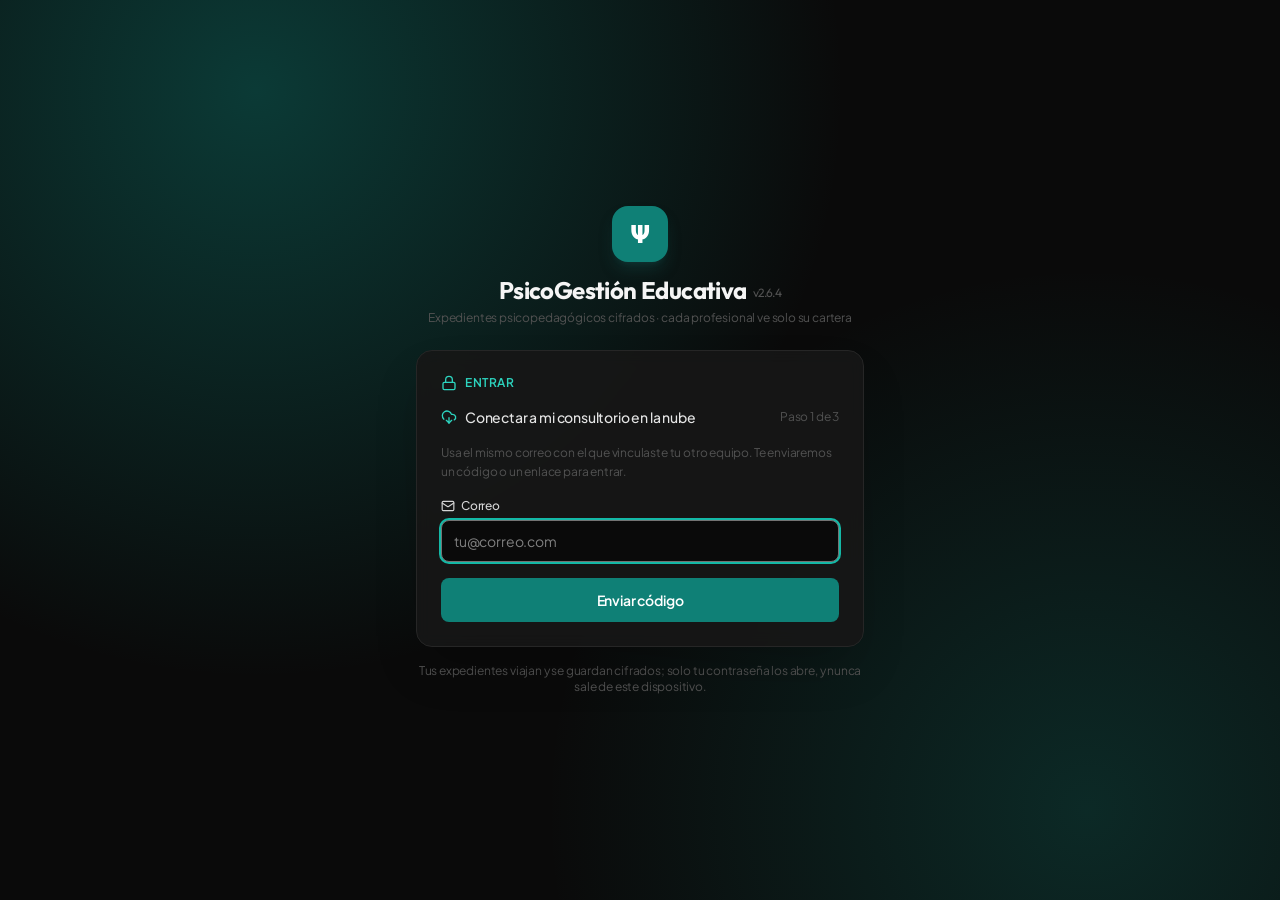
==== commit 0447c932: "Publicar PsicoGestión web 2.6.4" ====
--- a/index.html
+++ b/index.html
@@ -9,14 +9,14 @@
     <meta property="og:description" content="Plataforma de gestión clínica y psicopedagógica para psicólogas educativas en la República Dominicana: expedientes MMI, planificación MINERD y sugerencias clínicas basadas en evidencia." />
     <meta property="og:type" content="website" />
     <meta name="twitter:card" content="summary_large_image" />
-    <script type="module" crossorigin src="./assets/index-DI2ZPExf.js"></script>
+    <script type="module" crossorigin src="./assets/index-5XRdw0m8.js"></script>
     <link rel="modulepreload" crossorigin href="./assets/jsx-runtime-DphrNBlM.js">
     <link rel="modulepreload" crossorigin href="./assets/info-CPLtgK1U.js">
     <link rel="modulepreload" crossorigin href="./assets/bot-CpuEfLK_.js">
     <link rel="modulepreload" crossorigin href="./assets/catalog-B_FDrvwQ.js">
     <link rel="modulepreload" crossorigin href="./assets/loader-circle-C06ttK5c.js">
     <link rel="modulepreload" crossorigin href="./assets/webState-YJmeLx0N.js">
-    <link rel="modulepreload" crossorigin href="./assets/platform-C7NKVXpf.js">
+    <link rel="modulepreload" crossorigin href="./assets/platform-DhDPrULp.js">
     <link rel="modulepreload" crossorigin href="./assets/aiTasks-DFj2u44Z.js">
     <link rel="stylesheet" crossorigin href="./assets/index-BAko94cl.css">
       <link rel="manifest" href="./manifest.webmanifest" />
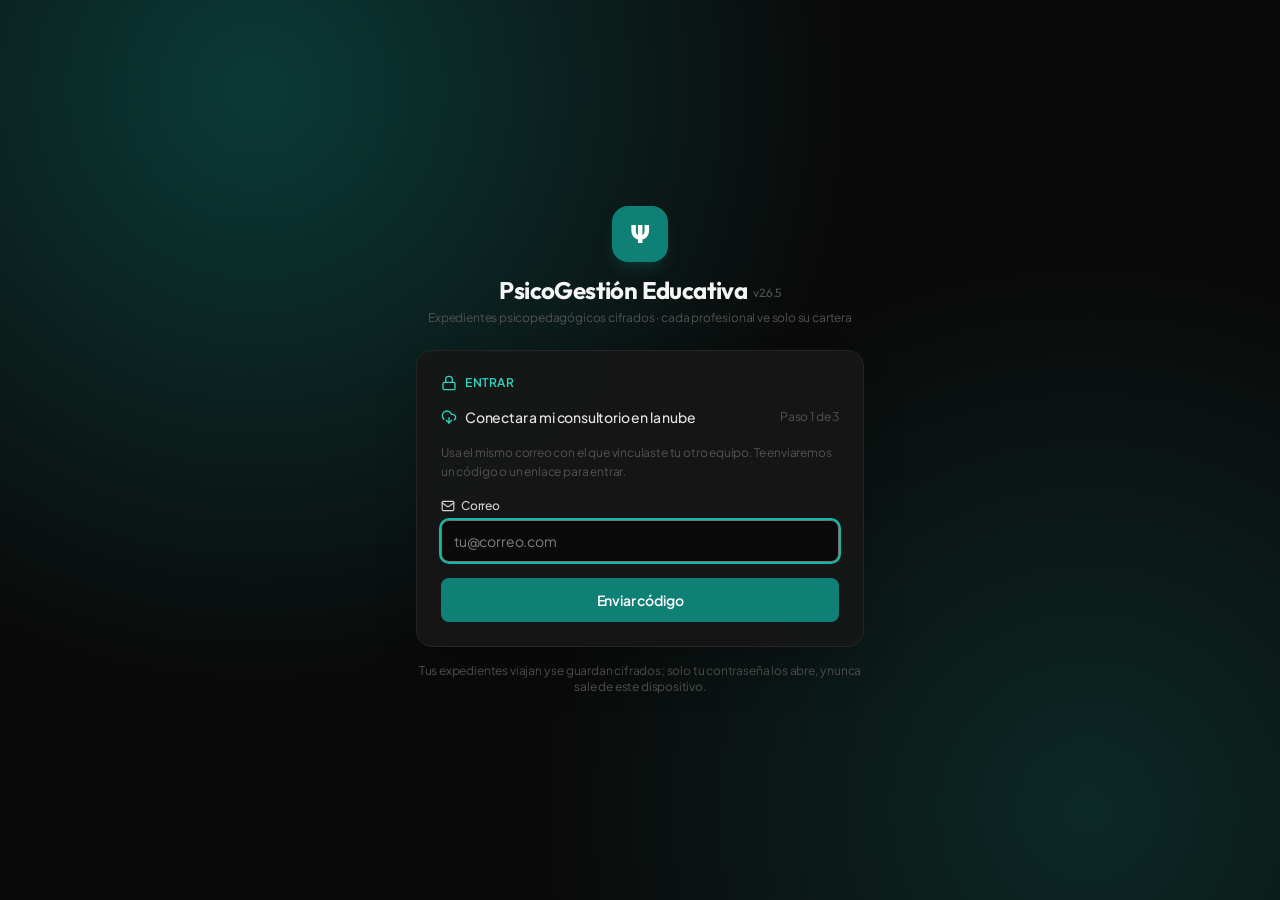
==== commit a31780df: "Publicar PsicoGestión web 2.6.5" ====
--- a/index.html
+++ b/index.html
@@ -9,14 +9,14 @@
     <meta property="og:description" content="Plataforma de gestión clínica y psicopedagógica para psicólogas educativas en la República Dominicana: expedientes MMI, planificación MINERD y sugerencias clínicas basadas en evidencia." />
     <meta property="og:type" content="website" />
     <meta name="twitter:card" content="summary_large_image" />
-    <script type="module" crossorigin src="./assets/index-5XRdw0m8.js"></script>
+    <script type="module" crossorigin src="./assets/index-D2hd8w80.js"></script>
     <link rel="modulepreload" crossorigin href="./assets/jsx-runtime-DphrNBlM.js">
     <link rel="modulepreload" crossorigin href="./assets/info-CPLtgK1U.js">
     <link rel="modulepreload" crossorigin href="./assets/bot-CpuEfLK_.js">
     <link rel="modulepreload" crossorigin href="./assets/catalog-B_FDrvwQ.js">
     <link rel="modulepreload" crossorigin href="./assets/loader-circle-C06ttK5c.js">
     <link rel="modulepreload" crossorigin href="./assets/webState-YJmeLx0N.js">
-    <link rel="modulepreload" crossorigin href="./assets/platform-DhDPrULp.js">
+    <link rel="modulepreload" crossorigin href="./assets/platform-CErbFYgT.js">
     <link rel="modulepreload" crossorigin href="./assets/aiTasks-DFj2u44Z.js">
     <link rel="stylesheet" crossorigin href="./assets/index-BAko94cl.css">
       <link rel="manifest" href="./manifest.webmanifest" />
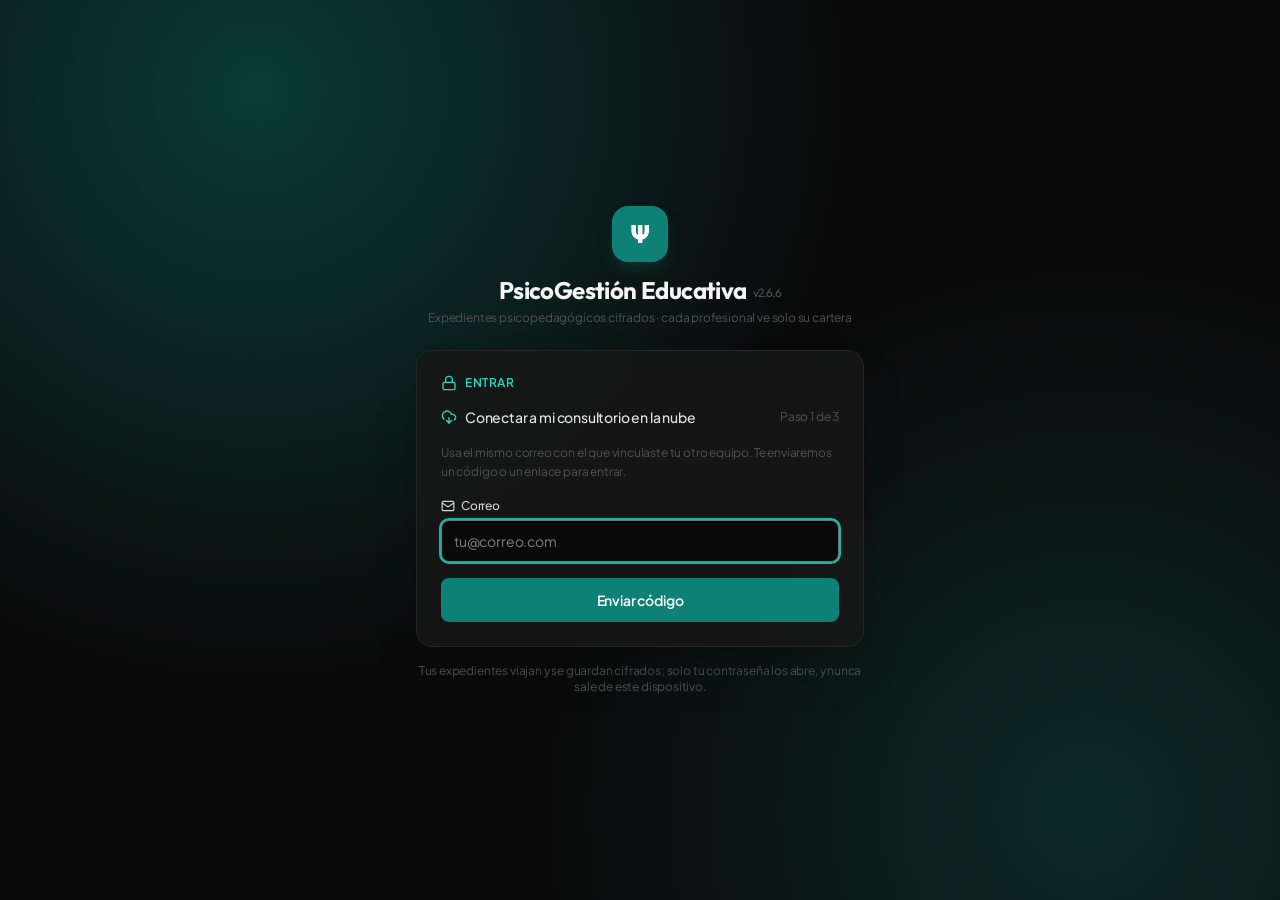
==== commit ddda3718: "Publicar PsicoGestión web 2.6.6" ====
--- a/index.html
+++ b/index.html
@@ -9,16 +9,21 @@
     <meta property="og:description" content="Plataforma de gestión clínica y psicopedagógica para psicólogas educativas en la República Dominicana: expedientes MMI, planificación MINERD y sugerencias clínicas basadas en evidencia." />
     <meta property="og:type" content="website" />
     <meta name="twitter:card" content="summary_large_image" />
-    <script type="module" crossorigin src="./assets/index-D2hd8w80.js"></script>
+    <script type="module" crossorigin src="./assets/index-DtXt7iuq.js"></script>
     <link rel="modulepreload" crossorigin href="./assets/jsx-runtime-DphrNBlM.js">
-    <link rel="modulepreload" crossorigin href="./assets/info-CPLtgK1U.js">
+    <link rel="modulepreload" crossorigin href="./assets/sparkles-CeLYgLrt.js">
+    <link rel="modulepreload" crossorigin href="./assets/users-DBTsDSSC.js">
+    <link rel="modulepreload" crossorigin href="./assets/navigation-BtQHXakW.js">
     <link rel="modulepreload" crossorigin href="./assets/bot-CpuEfLK_.js">
-    <link rel="modulepreload" crossorigin href="./assets/catalog-B_FDrvwQ.js">
+    <link rel="modulepreload" crossorigin href="./assets/catalog-DNzr63kF.js">
     <link rel="modulepreload" crossorigin href="./assets/loader-circle-C06ttK5c.js">
+    <link rel="modulepreload" crossorigin href="./assets/refresh-cw-CUGM2Apr.js">
+    <link rel="modulepreload" crossorigin href="./assets/triangle-alert-DzNdcpS5.js">
+    <link rel="modulepreload" crossorigin href="./assets/ConfirmDialog-1xwI7UE4.js">
     <link rel="modulepreload" crossorigin href="./assets/webState-YJmeLx0N.js">
-    <link rel="modulepreload" crossorigin href="./assets/platform-CErbFYgT.js">
+    <link rel="modulepreload" crossorigin href="./assets/platform-Dexg7imQ.js">
     <link rel="modulepreload" crossorigin href="./assets/aiTasks-DFj2u44Z.js">
-    <link rel="stylesheet" crossorigin href="./assets/index-BAko94cl.css">
+    <link rel="stylesheet" crossorigin href="./assets/index-CuPigFqV.css">
       <link rel="manifest" href="./manifest.webmanifest" />
     <meta name="theme-color" content="#0f766e" />
     <meta name="mobile-web-app-capable" content="yes" />
--- a/assets/index-CuPigFqV.css
+++ b/assets/index-CuPigFqV.css
@@ -0,0 +1 @@
+@font-face{font-family:Outfit;font-style:normal;font-display:swap;font-weight:400;src:url(./outfit-latin-400-normal-BGsTXAXT.woff2)format("woff2"),url(./outfit-latin-400-normal-DMwTpYkH.woff)format("woff")}@font-face{font-family:Outfit;font-style:normal;font-display:swap;font-weight:500;src:url(./outfit-latin-500-normal-DKnIMDSk.woff2)format("woff2"),url(./outfit-latin-500-normal-ClnHRwRh.woff)format("woff")}@font-face{font-family:Outfit;font-style:normal;font-display:swap;font-weight:600;src:url(./outfit-latin-600-normal-B7SfZ07L.woff2)format("woff2"),url(./outfit-latin-600-normal-BEfTtDA7.woff)format("woff")}@font-face{font-family:Outfit;font-style:normal;font-display:swap;font-weight:700;src:url(./outfit-latin-700-normal-Cu9v6i1X.woff2)format("woff2"),url(./outfit-latin-700-normal-D4itBLBr.woff)format("woff")}@font-face{font-family:Plus Jakarta Sans;font-style:normal;font-display:swap;font-weight:400;src:url(./plus-jakarta-sans-latin-400-normal-Dhut76fR.woff2)format("woff2"),url(./plus-jakarta-sans-latin-400-normal-BDKaGhyp.woff)format("woff")}@font-face{font-family:Plus Jakarta Sans;font-style:normal;font-display:swap;font-weight:500;src:url(./plus-jakarta-sans-latin-500-normal-Bf-nb4oT.woff2)format("woff2"),url(./plus-jakarta-sans-latin-500-normal-DYtqi0QS.woff)format("woff")}@font-face{font-family:Plus Jakarta Sans;font-style:normal;font-display:swap;font-weight:600;src:url(./plus-jakarta-sans-latin-600-normal-DLTa1BUW.woff2)format("woff2"),url(./plus-jakarta-sans-latin-600-normal-BR_Ojra4.woff)format("woff")}@font-face{font-family:Plus Jakarta Sans;font-style:normal;font-display:swap;font-weight:700;src:url(./plus-jakarta-sans-latin-700-normal-CfpNZvy6.woff2)format("woff2"),url(./plus-jakarta-sans-latin-700-normal-DqEcQeE5.woff)format("woff")}@font-face{font-family:Plus Jakarta Sans;font-style:italic;font-display:swap;font-weight:400;src:url(./plus-jakarta-sans-latin-400-italic-D5MFNpT-.woff2)format("woff2"),url(./plus-jakarta-sans-latin-400-italic-BVaBttQe.woff)format("woff")}@font-face{font-family:JetBrains Mono;font-style:normal;font-display:swap;font-weight:400;src:url(./jetbrains-mono-latin-400-normal-V6pRDFza.woff2)format("woff2"),url(./jetbrains-mono-latin-400-normal-6-qcROiO.woff)format("woff")}@font-face{font-family:JetBrains Mono;font-style:normal;font-display:swap;font-weight:500;src:url(./jetbrains-mono-latin-500-normal-BWZEU5yA.woff2)format("woff2"),url(./jetbrains-mono-latin-500-normal-CJOVTJB7.woff)format("woff")}@layer properties{@supports (((-webkit-hyphens:none)) and (not (margin-trim:inline))) or ((-moz-orient:inline) and (not (color:rgb(from red r g b)))){*,:before,:after,::backdrop{--tw-translate-x:0;--tw-translate-y:0;--tw-translate-z:0;--tw-space-y-reverse:0;--tw-divide-y-reverse:0;--tw-border-style:solid;--tw-leading:initial;--tw-font-weight:initial;--tw-tracking:initial;--tw-ordinal:initial;--tw-slashed-zero:initial;--tw-numeric-figure:initial;--tw-numeric-spacing:initial;--tw-numeric-fraction:initial;--tw-shadow:0 0 #0000;--tw-shadow-color:initial;--tw-shadow-alpha:100%;--tw-inset-shadow:0 0 #0000;--tw-inset-shadow-color:initial;--tw-inset-shadow-alpha:100%;--tw-ring-color:initial;--tw-ring-shadow:0 0 #0000;--tw-inset-ring-color:initial;--tw-inset-ring-shadow:0 0 #0000;--tw-ring-inset:initial;--tw-ring-offset-width:0px;--tw-ring-offset-color:#fff;--tw-ring-offset-shadow:0 0 #0000;--tw-outline-style:solid;--tw-blur:initial;--tw-brightness:initial;--tw-contrast:initial;--tw-grayscale:initial;--tw-hue-rotate:initial;--tw-invert:initial;--tw-opacity:initial;--tw-saturate:initial;--tw-sepia:initial;--tw-drop-shadow:initial;--tw-drop-shadow-color:initial;--tw-drop-shadow-alpha:100%;--tw-drop-shadow-size:initial;--tw-backdrop-blur:initial;--tw-backdrop-brightness:initial;--tw-backdrop-contrast:initial;--tw-backdrop-grayscale:initial;--tw-backdrop-hue-rotate:initial;--tw-backdrop-invert:initial;--tw-backdrop-opacity:initial;--tw-backdrop-saturate:initial;--tw-backdrop-sepia:initial;--tw-duration:initial;--tw-scale-x:1;--tw-scale-y:1;--tw-scale-z:1}}}@layer theme{:root,:host{--font-sans:-apple-system, BlinkMacSystemFont, "Segoe UI", Roboto, "Helvetica Neue", "Noto Sans", Arial, sans-serif, "Apple Color Emoji", "Segoe UI Emoji", "Segoe UI Symbol", "Noto Color Emoji";--font-mono:ui-monospace, SFMono-Regular, Menlo, Monaco, Consolas, "Liberation Mono", "Courier New", monospace;--color-orange-50:oklch(98% .016 73.684);--color-orange-100:oklch(95.4% .038 75.164);--color-orange-200:oklch(90.1% .076 70.697);--color-orange-300:oklch(83.7% .128 66.29);--color-orange-500:oklch(70.5% .213 47.604);--color-orange-700:oklch(55.3% .195 38.402);--color-orange-800:oklch(47% .157 37.304);--color-orange-900:oklch(40.8% .123 38.172);--color-orange-950:oklch(26.6% .079 36.259);--color-amber-50:oklch(98.7% .022 95.277);--color-amber-100:oklch(96.2% .059 95.617);--color-amber-200:oklch(92.4% .12 95.746);--color-amber-300:oklch(87.9% .169 91.605);--color-amber-400:oklch(82.8% .189 84.429);--color-amber-500:oklch(76.9% .188 70.08);--color-amber-600:oklch(66.6% .179 58.318);--color-amber-700:oklch(55.5% .163 48.998);--color-amber-800:oklch(47.3% .137 46.201);--color-amber-900:oklch(41.4% .112 45.904);--color-amber-950:oklch(27.9% .077 45.635);--color-emerald-50:oklch(97.9% .021 166.113);--color-emerald-100:oklch(95% .052 163.051);--color-emerald-200:oklch(90.5% .093 164.15);--color-emerald-300:oklch(84.5% .143 164.978);--color-emerald-400:oklch(76.5% .177 163.223);--color-emerald-500:oklch(69.6% .17 162.48);--color-emerald-600:oklch(59.6% .145 163.225);--color-emerald-700:oklch(50.8% .118 165.612);--color-emerald-800:oklch(43.2% .095 166.913);--color-emerald-900:oklch(37.8% .077 168.94);--color-emerald-950:oklch(26.2% .051 172.552);--color-teal-50:oklch(98.4% .014 180.72);--color-teal-100:oklch(95.3% .051 180.801);--color-teal-200:oklch(91% .096 180.426);--color-teal-300:oklch(85.5% .138 181.071);--color-teal-400:oklch(77.7% .152 181.912);--color-teal-500:oklch(70.4% .14 182.503);--color-teal-600:oklch(60% .118 184.704);--color-teal-700:oklch(51.1% .096 186.391);--color-teal-800:oklch(43.7% .078 188.216);--color-teal-900:oklch(38.6% .063 188.416);--color-teal-950:oklch(27.7% .046 192.524);--color-sky-50:oklch(97.7% .013 236.62);--color-sky-100:oklch(95.1% .026 236.824);--color-sky-200:oklch(90.1% .058 230.902);--color-sky-300:oklch(82.8% .111 230.318);--color-sky-400:oklch(74.6% .16 232.661);--color-sky-500:oklch(68.5% .169 237.323);--color-sky-600:oklch(58.8% .158 241.966);--color-sky-700:oklch(50% .134 242.749);--color-sky-800:oklch(44.3% .11 240.79);--color-sky-900:oklch(39.1% .09 240.876);--color-sky-950:oklch(29.3% .066 243.157);--color-indigo-500:oklch(58.5% .233 277.117);--color-violet-100:oklch(94.3% .029 294.588);--color-violet-300:oklch(81.1% .111 293.571);--color-violet-700:oklch(49.1% .27 292.581);--color-violet-950:oklch(28.3% .141 291.089);--color-rose-50:oklch(96.9% .015 12.422);--color-rose-100:oklch(94.1% .03 12.58);--color-rose-200:oklch(89.2% .058 10.001);--color-rose-300:oklch(81% .117 11.638);--color-rose-400:oklch(71.2% .194 13.428);--color-rose-500:oklch(64.5% .246 16.439);--color-rose-600:oklch(58.6% .253 17.585);--color-rose-700:oklch(51.4% .222 16.935);--color-rose-800:oklch(45.5% .188 13.697);--color-rose-900:oklch(41% .159 10.272);--color-rose-950:oklch(27.1% .105 12.094);--color-neutral-50:oklch(98.5% 0 none);--color-neutral-100:oklch(97% 0 none);--color-neutral-200:oklch(92.2% 0 none);--color-neutral-300:oklch(87% 0 none);--color-neutral-400:oklch(70.8% 0 none);--color-neutral-500:oklch(55.6% 0 none);--color-neutral-600:oklch(43.9% 0 none);--color-neutral-700:oklch(37.1% 0 none);--color-neutral-800:oklch(26.9% 0 none);--color-neutral-900:oklch(20.5% 0 none);--color-neutral-950:oklch(14.5% 0 none);--color-black:#000;--color-white:#fff;--spacing:.25rem;--container-xs:20rem;--container-sm:24rem;--container-md:28rem;--container-lg:32rem;--container-xl:36rem;--container-2xl:42rem;--container-3xl:48rem;--container-4xl:56rem;--container-5xl:64rem;--text-xs:.75rem;--text-xs--line-height:calc(1 / .75);--text-sm:.875rem;--text-sm--line-height:calc(1.25 / .875);--text-base:1rem;--text-base--line-height:calc(1.5 / 1);--text-lg:1.125rem;--text-lg--line-height:calc(1.75 / 1.125);--text-xl:1.25rem;--text-xl--line-height:calc(1.75 / 1.25);--text-2xl:1.5rem;--text-2xl--line-height:calc(2 / 1.5);--text-3xl:1.875rem;--text-3xl--line-height:calc(2.25 / 1.875);--text-5xl:3rem;--text-5xl--line-height:1;--text-7xl:4.5rem;--text-7xl--line-height:1;--font-weight-normal:400;--font-weight-medium:500;--font-weight-semibold:600;--font-weight-bold:700;--font-weight-extrabold:800;--font-weight-black:900;--tracking-tight:-.025em;--tracking-wide:.025em;--tracking-wider:.05em;--tracking-widest:.1em;--leading-tight:1.25;--leading-snug:1.375;--leading-relaxed:1.625;--radius-md:.375rem;--radius-lg:.5rem;--radius-xl:.75rem;--radius-2xl:1rem;--animate-spin:spin 1s linear infinite;--animate-pulse:pulse 2s cubic-bezier(.4, 0, .6, 1) infinite;--blur-xs:4px;--blur-sm:8px;--blur-md:12px;--default-transition-duration:.15s;--default-transition-timing-function:cubic-bezier(.4, 0, .2, 1);--default-font-family:var(--font-sans);--default-mono-font-family:var(--font-mono)}}@layer base{*,:after,:before,::backdrop{box-sizing:border-box;border:0 solid;margin:0;padding:0}::file-selector-button{box-sizing:border-box;border:0 solid;margin:0;padding:0}html,:host{-webkit-text-size-adjust:100%;tab-size:4;line-height:1.5;font-family:var(--default-font-family,-apple-system, BlinkMacSystemFont, "Segoe UI", Roboto, "Helvetica Neue", "Noto Sans", Arial, sans-serif, "Apple Color Emoji", "Segoe UI Emoji", "Segoe UI Symbol", "Noto Color Emoji");font-feature-settings:var(--default-font-feature-settings,normal);font-variation-settings:var(--default-font-variation-settings,normal);-webkit-tap-highlight-color:transparent}hr{height:0;color:inherit;border-top-width:1px}abbr:where([title]){-webkit-text-decoration:underline dotted;text-decoration:underline dotted}h1,h2,h3,h4,h5,h6{font-size:inherit;font-weight:inherit}a{color:inherit;-webkit-text-decoration:inherit;-webkit-text-decoration:inherit;-webkit-text-decoration:inherit;-webkit-text-decoration:inherit;text-decoration:inherit}b,strong{font-weight:bolder}code,kbd,samp,pre{font-family:var(--default-mono-font-family,ui-monospace, SFMono-Regular, Menlo, Monaco, Consolas, "Liberation Mono", "Courier New", monospace);font-feature-settings:var(--default-mono-font-feature-settings,normal);font-variation-settings:var(--default-mono-font-variation-settings,normal);font-size:1em}small{font-size:80%}sub,sup{vertical-align:baseline;font-size:75%;line-height:0;position:relative}sub{bottom:-.25em}sup{top:-.5em}table{text-indent:0;border-color:inherit;border-collapse:collapse}:-moz-focusring:where(:not(iframe)){outline:auto}progress{vertical-align:baseline}summary{display:list-item}ol,ul,menu{list-style:none}img,svg,video,canvas,audio,iframe,embed,object{vertical-align:middle;display:block}img,video{max-width:100%;height:auto}button,input,select,optgroup,textarea{font:inherit;font-feature-settings:inherit;font-variation-settings:inherit;letter-spacing:inherit;color:inherit;opacity:1;background-color:#0000;border-radius:0}::file-selector-button{font:inherit;font-feature-settings:inherit;font-variation-settings:inherit;letter-spacing:inherit;color:inherit;opacity:1;background-color:#0000;border-radius:0}:where(select:is([multiple],[size])) optgroup{font-weight:bolder}:where(select:is([multiple],[size])) optgroup option{padding-inline-start:20px}::file-selector-button{margin-inline-end:4px}::placeholder{opacity:1}@supports (not ((-webkit-appearance:-apple-pay-button))) or (contain-intrinsic-size:1px){::placeholder{color:currentColor}@supports (color:color-mix(in lab, red, red)){::placeholder{color:color-mix(in oklab, currentcolor 50%, transparent)}}}textarea{resize:vertical}::-webkit-search-decoration{-webkit-appearance:none}::-webkit-date-and-time-value{min-height:1lh;text-align:inherit}::-webkit-datetime-edit{display:inline-flex}::-webkit-datetime-edit-fields-wrapper{padding:0}::-webkit-datetime-edit{padding-block:0}::-webkit-datetime-edit-year-field{padding-block:0}::-webkit-datetime-edit-month-field{padding-block:0}::-webkit-datetime-edit-day-field{padding-block:0}::-webkit-datetime-edit-hour-field{padding-block:0}::-webkit-datetime-edit-minute-field{padding-block:0}::-webkit-datetime-edit-second-field{padding-block:0}::-webkit-datetime-edit-millisecond-field{padding-block:0}::-webkit-datetime-edit-meridiem-field{padding-block:0}::-webkit-calendar-picker-indicator{line-height:1}:-moz-ui-invalid{box-shadow:none}button,input:where([type=button],[type=reset],[type=submit]){appearance:button}::file-selector-button{appearance:button}::-webkit-inner-spin-button{height:auto}::-webkit-outer-spin-button{height:auto}[hidden]:where(:not([hidden=until-found])){display:none!important}:root{--font-sans:"Plus Jakarta Sans", system-ui, -apple-system, BlinkMacSystemFont, "Segoe UI", Roboto, sans-serif;--font-display:"Outfit", "Plus Jakarta Sans", system-ui, sans-serif;--font-mono:"JetBrains Mono", monospace;--lightningcss-light:initial;--lightningcss-dark: ;color-scheme:light;--header-h:4rem}@media (height<=700px){:root{--header-h:3rem}}.dark{--lightningcss-light: ;--lightningcss-dark:initial;color-scheme:dark}body{font-family:var(--font-sans);letter-spacing:-.011em}:where(button,a,[role=button],[role=option]):focus-visible{outline:2px solid var(--color-teal-700);outline-offset:2px}::selection{background:var(--color-teal-200);color:var(--color-teal-900)}h1,h2,h3,h4,.font-display{font-family:var(--font-display);letter-spacing:-.02em}::-webkit-scrollbar{width:6px;height:6px}::-webkit-scrollbar-track{background:0 0}::-webkit-scrollbar-thumb{background:#96969640;border-radius:9999px}::-webkit-scrollbar-thumb:hover{background:#96969673}}@layer components;@layer utilities{.pointer-events-auto{pointer-events:auto}.pointer-events-none{pointer-events:none}.visible{visibility:visible}.sr-only{clip-path:inset(50%);white-space:nowrap;border-width:0;width:1px;height:1px;margin:-1px;padding:0;position:absolute;overflow:hidden}.absolute{position:absolute}.fixed{position:fixed}.relative{position:relative}.static{position:static}.sticky{position:sticky}.inset-0{inset:0}.inset-y-0{inset-block:0}.-top-0\.5{top:calc(var(--spacing) * -.5)}.top-0{top:0}.top-0\.5{top:calc(var(--spacing) * .5)}.top-1{top:var(--spacing)}.top-1\.5{top:calc(var(--spacing) * 1.5)}.top-1\/2{top:50%}.top-2{top:calc(var(--spacing) * 2)}.top-3{top:calc(var(--spacing) * 3)}.top-\[var\(--header-h\)\]{top:var(--header-h)}.-right-0\.5{right:calc(var(--spacing) * -.5)}.-right-1{right:calc(var(--spacing) * -1)}.right-0{right:0}.right-0\.5{right:calc(var(--spacing) * .5)}.right-1{right:var(--spacing)}.right-1\.5{right:calc(var(--spacing) * 1.5)}.right-2{right:calc(var(--spacing) * 2)}.right-2\.5{right:calc(var(--spacing) * 2.5)}.right-3{right:calc(var(--spacing) * 3)}.right-4{right:calc(var(--spacing) * 4)}.right-\[calc\(50\%-1\.25rem\)\]{right:calc(50% - 1.25rem)}.-bottom-1{bottom:calc(var(--spacing) * -1)}.bottom-0{bottom:0}.bottom-18{bottom:calc(var(--spacing) * 18)}.bottom-20{bottom:calc(var(--spacing) * 20)}.bottom-full{bottom:100%}.-left-3\.5{left:calc(var(--spacing) * -3.5)}.left-0{left:0}.left-2\.5{left:calc(var(--spacing) * 2.5)}.left-3{left:calc(var(--spacing) * 3)}.left-3\.5{left:calc(var(--spacing) * 3.5)}.left-4{left:calc(var(--spacing) * 4)}.z-0{z-index:0}.z-10{z-index:10}.z-20{z-index:20}.z-40{z-index:40}.z-50{z-index:50}.z-\[60\]{z-index:60}.z-\[65\]{z-index:65}.z-\[70\]{z-index:70}.z-\[80\]{z-index:80}.container{width:100%}@media (width>=40rem){.container{max-width:40rem}}@media (width>=48rem){.container{max-width:48rem}}@media (width>=64rem){.container{max-width:64rem}}@media (width>=80rem){.container{max-width:80rem}}@media (width>=96rem){.container{max-width:96rem}}.mx-1{margin-inline:var(--spacing)}.mx-auto{margin-inline:auto}.my-auto{margin-block:auto}.mt-0\.5{margin-top:calc(var(--spacing) * .5)}.mt-1{margin-top:var(--spacing)}.mt-1\.5{margin-top:calc(var(--spacing) * 1.5)}.mt-2{margin-top:calc(var(--spacing) * 2)}.mt-3{margin-top:calc(var(--spacing) * 3)}.mt-4{margin-top:calc(var(--spacing) * 4)}.mt-5{margin-top:calc(var(--spacing) * 5)}.mr-1{margin-right:var(--spacing)}.mr-4{margin-right:calc(var(--spacing) * 4)}.mb-0\.5{margin-bottom:calc(var(--spacing) * .5)}.mb-1{margin-bottom:var(--spacing)}.mb-1\.5{margin-bottom:calc(var(--spacing) * 1.5)}.mb-2{margin-bottom:calc(var(--spacing) * 2)}.mb-3{margin-bottom:calc(var(--spacing) * 3)}.mb-4{margin-bottom:calc(var(--spacing) * 4)}.mb-6{margin-bottom:calc(var(--spacing) * 6)}.ml-1{margin-left:var(--spacing)}.ml-1\.5{margin-left:calc(var(--spacing) * 1.5)}.ml-2{margin-left:calc(var(--spacing) * 2)}.ml-3{margin-left:calc(var(--spacing) * 3)}.ml-5{margin-left:calc(var(--spacing) * 5)}.ml-6{margin-left:calc(var(--spacing) * 6)}.ml-auto{margin-left:auto}.line-clamp-2{-webkit-line-clamp:2;-webkit-box-orient:vertical;display:-webkit-box;overflow:hidden}.block{display:block}.contents{display:contents}.flex{display:flex}.grid{display:grid}.hidden{display:none}.inline{display:inline}.inline-block{display:inline-block}.inline-flex{display:inline-flex}.table{display:table}.h-0\.5{height:calc(var(--spacing) * .5)}.h-1{height:var(--spacing)}.h-1\.5{height:calc(var(--spacing) * 1.5)}.h-2{height:calc(var(--spacing) * 2)}.h-2\.5{height:calc(var(--spacing) * 2.5)}.h-3{height:calc(var(--spacing) * 3)}.h-3\.5{height:calc(var(--spacing) * 3.5)}.h-4{height:calc(var(--spacing) * 4)}.h-5{height:calc(var(--spacing) * 5)}.h-6{height:calc(var(--spacing) * 6)}.h-7{height:calc(var(--spacing) * 7)}.h-8{height:calc(var(--spacing) * 8)}.h-9{height:calc(var(--spacing) * 9)}.h-10{height:calc(var(--spacing) * 10)}.h-11{height:calc(var(--spacing) * 11)}.h-12{height:calc(var(--spacing) * 12)}.h-14{height:calc(var(--spacing) * 14)}.h-16{height:calc(var(--spacing) * 16)}.h-20{height:calc(var(--spacing) * 20)}.h-24{height:calc(var(--spacing) * 24)}.h-28{height:calc(var(--spacing) * 28)}.h-40{height:calc(var(--spacing) * 40)}.h-64{height:calc(var(--spacing) * 64)}.h-\[calc\(100dvh-var\(--header-h\)\)\]{height:calc(100dvh - var(--header-h))}.h-\[var\(--header-h\)\]{height:var(--header-h)}.h-full{height:100%}.max-h-32{max-height:calc(var(--spacing) * 32)}.max-h-36{max-height:calc(var(--spacing) * 36)}.max-h-56{max-height:calc(var(--spacing) * 56)}.max-h-64{max-height:calc(var(--spacing) * 64)}.max-h-72{max-height:calc(var(--spacing) * 72)}.max-h-80{max-height:calc(var(--spacing) * 80)}.max-h-\[58vh\]{max-height:58vh}.max-h-\[75vh\]{max-height:75vh}.max-h-\[90vh\]{max-height:90vh}.max-h-\[92dvh\]{max-height:92dvh}.max-h-\[92vh\]{max-height:92vh}.max-h-\[95vh\]{max-height:95vh}.max-h-\[500px\]{max-height:500px}.min-h-8{min-height:calc(var(--spacing) * 8)}.min-h-9{min-height:calc(var(--spacing) * 9)}.min-h-10{min-height:calc(var(--spacing) * 10)}.min-h-11{min-height:calc(var(--spacing) * 11)}.min-h-\[36px\]{min-height:36px}.min-h-\[40vh\]{min-height:40vh}.min-h-\[44px\]{min-height:44px}.min-h-\[46px\]{min-height:46px}.min-h-\[60px\]{min-height:60px}.min-h-\[70px\]{min-height:70px}.min-h-\[90px\]{min-height:90px}.min-h-\[300px\]{min-height:300px}.min-h-screen{min-height:100vh}.w-1{width:var(--spacing)}.w-2{width:calc(var(--spacing) * 2)}.w-2\.5{width:calc(var(--spacing) * 2.5)}.w-2\/3{width:66.6667%}.w-3{width:calc(var(--spacing) * 3)}.w-3\.5{width:calc(var(--spacing) * 3.5)}.w-3\/5{width:60%}.w-4{width:calc(var(--spacing) * 4)}.w-4\/5{width:80%}.w-5{width:calc(var(--spacing) * 5)}.w-6{width:calc(var(--spacing) * 6)}.w-7{width:calc(var(--spacing) * 7)}.w-8{width:calc(var(--spacing) * 8)}.w-9{width:calc(var(--spacing) * 9)}.w-10{width:calc(var(--spacing) * 10)}.w-11{width:calc(var(--spacing) * 11)}.w-12{width:calc(var(--spacing) * 12)}.w-14{width:calc(var(--spacing) * 14)}.w-16{width:calc(var(--spacing) * 16)}.w-20{width:calc(var(--spacing) * 20)}.w-24{width:calc(var(--spacing) * 24)}.w-32{width:calc(var(--spacing) * 32)}.w-40{width:calc(var(--spacing) * 40)}.w-48{width:calc(var(--spacing) * 48)}.w-52{width:calc(var(--spacing) * 52)}.w-64{width:calc(var(--spacing) * 64)}.w-80{width:calc(var(--spacing) * 80)}.w-\[4\.5rem\]{width:4.5rem}.w-\[calc\(100\%-2rem\)\]{width:calc(100% - 2rem)}.w-full{width:100%}.w-px{width:1px}.max-w-2xl{max-width:var(--container-2xl)}.max-w-3xl{max-width:var(--container-3xl)}.max-w-4xl{max-width:var(--container-4xl)}.max-w-5xl{max-width:var(--container-5xl)}.max-w-\[12rem\]{max-width:12rem}.max-w-\[120px\]{max-width:120px}.max-w-\[180px\]{max-width:180px}.max-w-\[190px\]{max-width:190px}.max-w-\[220px\]{max-width:220px}.max-w-\[1600px\]{max-width:1600px}.max-w-full{max-width:100%}.max-w-lg{max-width:var(--container-lg)}.max-w-md{max-width:var(--container-md)}.max-w-prose{max-width:65ch}.max-w-sm{max-width:var(--container-sm)}.max-w-xl{max-width:var(--container-xl)}.max-w-xs{max-width:var(--container-xs)}.min-w-0{min-width:0}.min-w-4{min-width:calc(var(--spacing) * 4)}.min-w-5{min-width:calc(var(--spacing) * 5)}.min-w-11{min-width:calc(var(--spacing) * 11)}.min-w-\[16px\]{min-width:16px}.min-w-\[64px\]{min-width:64px}.min-w-\[120px\]{min-width:120px}.min-w-\[130px\]{min-width:130px}.min-w-\[140px\]{min-width:140px}.min-w-\[150px\]{min-width:150px}.min-w-\[160px\]{min-width:160px}.min-w-\[180px\]{min-width:180px}.min-w-\[200px\]{min-width:200px}.min-w-\[220px\]{min-width:220px}.min-w-\[780px\]{min-width:780px}.min-w-\[900px\]{min-width:900px}.min-w-\[980px\]{min-width:980px}.min-w-\[1180px\]{min-width:1180px}.flex-1{flex:1}.shrink-0{flex-shrink:0}.border-collapse{border-collapse:collapse}.-translate-y-1\/2{--tw-translate-y:calc(calc(1 / 2 * 100%) * -1);translate:var(--tw-translate-x) var(--tw-translate-y)}.-rotate-45{rotate:-45deg}.animate-pulse{animation:var(--animate-pulse)}.animate-spin{animation:var(--animate-spin)}.cursor-pointer{cursor:pointer}.resize{resize:both}.resize-none{resize:none}.resize-y{resize:vertical}.\[scrollbar-width\:none\]{scrollbar-width:none}.list-inside{list-style-position:inside}.list-disc{list-style-type:disc}.grid-cols-1{grid-template-columns:repeat(1,minmax(0,1fr))}.grid-cols-2{grid-template-columns:repeat(2,minmax(0,1fr))}.grid-cols-3{grid-template-columns:repeat(3,minmax(0,1fr))}.flex-col{flex-direction:column}.flex-col-reverse{flex-direction:column-reverse}.flex-wrap{flex-wrap:wrap}.items-baseline{align-items:baseline}.items-center{align-items:center}.items-end{align-items:flex-end}.items-start{align-items:flex-start}.items-stretch{align-items:stretch}.justify-around{justify-content:space-around}.justify-between{justify-content:space-between}.justify-center{justify-content:center}.justify-end{justify-content:flex-end}.gap-0\.5{gap:calc(var(--spacing) * .5)}.gap-1{gap:var(--spacing)}.gap-1\.5{gap:calc(var(--spacing) * 1.5)}.gap-2{gap:calc(var(--spacing) * 2)}.gap-2\.5{gap:calc(var(--spacing) * 2.5)}.gap-3{gap:calc(var(--spacing) * 3)}.gap-3\.5{gap:calc(var(--spacing) * 3.5)}.gap-4{gap:calc(var(--spacing) * 4)}.gap-6{gap:calc(var(--spacing) * 6)}.gap-8{gap:calc(var(--spacing) * 8)}:where(.space-y-0\.5>:not(:last-child)){--tw-space-y-reverse:0;margin-block-start:calc(calc(var(--spacing) * .5) * var(--tw-space-y-reverse));margin-block-end:calc(calc(var(--spacing) * .5) * calc(1 - var(--tw-space-y-reverse)))}:where(.space-y-1>:not(:last-child)){--tw-space-y-reverse:0;margin-block-start:calc(var(--spacing) * var(--tw-space-y-reverse));margin-block-end:calc(var(--spacing) * calc(1 - var(--tw-space-y-reverse)))}:where(.space-y-1\.5>:not(:last-child)){--tw-space-y-reverse:0;margin-block-start:calc(calc(var(--spacing) * 1.5) * var(--tw-space-y-reverse));margin-block-end:calc(calc(var(--spacing) * 1.5) * calc(1 - var(--tw-space-y-reverse)))}:where(.space-y-2>:not(:last-child)){--tw-space-y-reverse:0;margin-block-start:calc(calc(var(--spacing) * 2) * var(--tw-space-y-reverse));margin-block-end:calc(calc(var(--spacing) * 2) * calc(1 - var(--tw-space-y-reverse)))}:where(.space-y-2\.5>:not(:last-child)){--tw-space-y-reverse:0;margin-block-start:calc(calc(var(--spacing) * 2.5) * var(--tw-space-y-reverse));margin-block-end:calc(calc(var(--spacing) * 2.5) * calc(1 - var(--tw-space-y-reverse)))}:where(.space-y-3>:not(:last-child)){--tw-space-y-reverse:0;margin-block-start:calc(calc(var(--spacing) * 3) * var(--tw-space-y-reverse));margin-block-end:calc(calc(var(--spacing) * 3) * calc(1 - var(--tw-space-y-reverse)))}:where(.space-y-3\.5>:not(:last-child)){--tw-space-y-reverse:0;margin-block-start:calc(calc(var(--spacing) * 3.5) * var(--tw-space-y-reverse));margin-block-end:calc(calc(var(--spacing) * 3.5) * calc(1 - var(--tw-space-y-reverse)))}:where(.space-y-4>:not(:last-child)){--tw-space-y-reverse:0;margin-block-start:calc(calc(var(--spacing) * 4) * var(--tw-space-y-reverse));margin-block-end:calc(calc(var(--spacing) * 4) * calc(1 - var(--tw-space-y-reverse)))}:where(.space-y-5>:not(:last-child)){--tw-space-y-reverse:0;margin-block-start:calc(calc(var(--spacing) * 5) * var(--tw-space-y-reverse));margin-block-end:calc(calc(var(--spacing) * 5) * calc(1 - var(--tw-space-y-reverse)))}:where(.space-y-6>:not(:last-child)){--tw-space-y-reverse:0;margin-block-start:calc(calc(var(--spacing) * 6) * var(--tw-space-y-reverse));margin-block-end:calc(calc(var(--spacing) * 6) * calc(1 - var(--tw-space-y-reverse)))}.gap-x-2{column-gap:calc(var(--spacing) * 2)}.gap-x-3{column-gap:calc(var(--spacing) * 3)}.gap-x-4{column-gap:calc(var(--spacing) * 4)}.gap-y-0\.5{row-gap:calc(var(--spacing) * .5)}.gap-y-1{row-gap:var(--spacing)}.gap-y-2{row-gap:calc(var(--spacing) * 2)}:where(.divide-y>:not(:last-child)){--tw-divide-y-reverse:0;border-bottom-style:var(--tw-border-style);border-top-style:var(--tw-border-style);border-top-width:calc(1px * var(--tw-divide-y-reverse));border-bottom-width:calc(1px * calc(1 - var(--tw-divide-y-reverse)))}:where(.divide-neutral-200>:not(:last-child)){border-color:var(--color-neutral-200)}.self-start{align-self:flex-start}.truncate{text-overflow:ellipsis;white-space:nowrap;overflow:hidden}.overflow-auto{overflow:auto}.overflow-hidden{overflow:hidden}.overflow-x-auto{overflow-x:auto}.overflow-x-hidden{overflow-x:hidden}.overflow-y-auto{overflow-y:auto}.rounded{border-radius:.25rem}.rounded-2xl{border-radius:var(--radius-2xl)}.rounded-full{border-radius:2147483647px}.rounded-lg{border-radius:var(--radius-lg)}.rounded-md{border-radius:var(--radius-md)}.rounded-xl{border-radius:var(--radius-xl)}.rounded-t-2xl{border-top-left-radius:var(--radius-2xl);border-top-right-radius:var(--radius-2xl)}.rounded-t-lg{border-top-left-radius:var(--radius-lg);border-top-right-radius:var(--radius-lg)}.rounded-t-xl{border-top-left-radius:var(--radius-xl);border-top-right-radius:var(--radius-xl)}.rounded-b-xl{border-bottom-right-radius:var(--radius-xl);border-bottom-left-radius:var(--radius-xl)}.border{border-style:var(--tw-border-style);border-width:1px}.border-2{border-style:var(--tw-border-style);border-width:2px}.border-t{border-top-style:var(--tw-border-style);border-top-width:1px}.border-r{border-right-style:var(--tw-border-style);border-right-width:1px}.border-b{border-bottom-style:var(--tw-border-style);border-bottom-width:1px}.border-b-2{border-bottom-style:var(--tw-border-style);border-bottom-width:2px}.border-l{border-left-style:var(--tw-border-style);border-left-width:1px}.border-dashed{--tw-border-style:dashed;border-style:dashed}.border-amber-100{border-color:var(--color-amber-100)}.border-amber-200{border-color:var(--color-amber-200)}.border-amber-300{border-color:var(--color-amber-300)}.border-amber-400{border-color:var(--color-amber-400)}.border-emerald-100{border-color:var(--color-emerald-100)}.border-emerald-200{border-color:var(--color-emerald-200)}.border-emerald-300{border-color:var(--color-emerald-300)}.border-emerald-400{border-color:var(--color-emerald-400)}.border-neutral-100{border-color:var(--color-neutral-100)}.border-neutral-200{border-color:var(--color-neutral-200)}.border-neutral-200\/60{border-color:#e5e5e599}@supports (color:color-mix(in lab, red, red)){.border-neutral-200\/60{border-color:color-mix(in oklab, var(--color-neutral-200) 60%, transparent)}}.border-neutral-200\/80{border-color:#e5e5e5cc}@supports (color:color-mix(in lab, red, red)){.border-neutral-200\/80{border-color:color-mix(in oklab, var(--color-neutral-200) 80%, transparent)}}.border-neutral-300{border-color:var(--color-neutral-300)}.border-neutral-700{border-color:var(--color-neutral-700)}.border-neutral-800{border-color:var(--color-neutral-800)}.border-orange-200{border-color:var(--color-orange-200)}.border-rose-200{border-color:var(--color-rose-200)}.border-rose-300{border-color:var(--color-rose-300)}.border-rose-400{border-color:var(--color-rose-400)}.border-rose-600{border-color:var(--color-rose-600)}.border-rose-900{border-color:var(--color-rose-900)}.border-sky-200{border-color:var(--color-sky-200)}.border-sky-300{border-color:var(--color-sky-300)}.border-sky-300\/80{border-color:#77d4ffcc}@supports (color:color-mix(in lab, red, red)){.border-sky-300\/80{border-color:color-mix(in oklab, var(--color-sky-300) 80%, transparent)}}.border-sky-500{border-color:var(--color-sky-500)}.border-teal-100{border-color:var(--color-teal-100)}.border-teal-200{border-color:var(--color-teal-200)}.border-teal-300{border-color:var(--color-teal-300)}.border-teal-500{border-color:var(--color-teal-500)}.border-teal-600{border-color:var(--color-teal-600)}.border-teal-700{border-color:var(--color-teal-700)}.border-transparent{border-color:#0000}.border-white{border-color:var(--color-white)}.bg-amber-50{background-color:var(--color-amber-50)}.bg-amber-50\/40{background-color:#fffbeb66}@supports (color:color-mix(in lab, red, red)){.bg-amber-50\/40{background-color:color-mix(in oklab, var(--color-amber-50) 40%, transparent)}}.bg-amber-50\/50{background-color:#fffbeb80}@supports (color:color-mix(in lab, red, red)){.bg-amber-50\/50{background-color:color-mix(in oklab, var(--color-amber-50) 50%, transparent)}}.bg-amber-50\/60{background-color:#fffbeb99}@supports (color:color-mix(in lab, red, red)){.bg-amber-50\/60{background-color:color-mix(in oklab, var(--color-amber-50) 60%, transparent)}}.bg-amber-100{background-color:var(--color-amber-100)}.bg-amber-500{background-color:var(--color-amber-500)}.bg-amber-500\/10{background-color:#f99c001a}@supports (color:color-mix(in lab, red, red)){.bg-amber-500\/10{background-color:color-mix(in oklab, var(--color-amber-500) 10%, transparent)}}.bg-amber-600{background-color:var(--color-amber-600)}.bg-amber-700{background-color:var(--color-amber-700)}.bg-black\/40{background-color:#0006}@supports (color:color-mix(in lab, red, red)){.bg-black\/40{background-color:color-mix(in oklab, var(--color-black) 40%, transparent)}}.bg-black\/50{background-color:#00000080}@supports (color:color-mix(in lab, red, red)){.bg-black\/50{background-color:color-mix(in oklab, var(--color-black) 50%, transparent)}}.bg-black\/60{background-color:#0009}@supports (color:color-mix(in lab, red, red)){.bg-black\/60{background-color:color-mix(in oklab, var(--color-black) 60%, transparent)}}.bg-black\/80{background-color:#000c}@supports (color:color-mix(in lab, red, red)){.bg-black\/80{background-color:color-mix(in oklab, var(--color-black) 80%, transparent)}}.bg-emerald-50{background-color:var(--color-emerald-50)}.bg-emerald-50\/40{background-color:#ecfdf566}@supports (color:color-mix(in lab, red, red)){.bg-emerald-50\/40{background-color:color-mix(in oklab, var(--color-emerald-50) 40%, transparent)}}.bg-emerald-100{background-color:var(--color-emerald-100)}.bg-emerald-500{background-color:var(--color-emerald-500)}.bg-emerald-700{background-color:var(--color-emerald-700)}.bg-neutral-50{background-color:var(--color-neutral-50)}.bg-neutral-50\/50{background-color:#fafafa80}@supports (color:color-mix(in lab, red, red)){.bg-neutral-50\/50{background-color:color-mix(in oklab, var(--color-neutral-50) 50%, transparent)}}.bg-neutral-50\/70{background-color:#fafafab3}@supports (color:color-mix(in lab, red, red)){.bg-neutral-50\/70{background-color:color-mix(in oklab, var(--color-neutral-50) 70%, transparent)}}.bg-neutral-100{background-color:var(--color-neutral-100)}.bg-neutral-200{background-color:var(--color-neutral-200)}.bg-neutral-200\/70{background-color:#e5e5e5b3}@supports (color:color-mix(in lab, red, red)){.bg-neutral-200\/70{background-color:color-mix(in oklab, var(--color-neutral-200) 70%, transparent)}}.bg-neutral-300{background-color:var(--color-neutral-300)}.bg-neutral-800{background-color:var(--color-neutral-800)}.bg-neutral-900{background-color:var(--color-neutral-900)}.bg-neutral-900\/90{background-color:#171717e6}@supports (color:color-mix(in lab, red, red)){.bg-neutral-900\/90{background-color:color-mix(in oklab, var(--color-neutral-900) 90%, transparent)}}.bg-neutral-950{background-color:var(--color-neutral-950)}.bg-neutral-950\/50{background-color:#0a0a0a80}@supports (color:color-mix(in lab, red, red)){.bg-neutral-950\/50{background-color:color-mix(in oklab, var(--color-neutral-950) 50%, transparent)}}.bg-neutral-950\/60{background-color:#0a0a0a99}@supports (color:color-mix(in lab, red, red)){.bg-neutral-950\/60{background-color:color-mix(in oklab, var(--color-neutral-950) 60%, transparent)}}.bg-orange-50{background-color:var(--color-orange-50)}.bg-orange-100{background-color:var(--color-orange-100)}.bg-orange-500{background-color:var(--color-orange-500)}.bg-rose-50{background-color:var(--color-rose-50)}.bg-rose-50\/50{background-color:#fff1f280}@supports (color:color-mix(in lab, red, red)){.bg-rose-50\/50{background-color:color-mix(in oklab, var(--color-rose-50) 50%, transparent)}}.bg-rose-100{background-color:var(--color-rose-100)}.bg-rose-500{background-color:var(--color-rose-500)}.bg-rose-600{background-color:var(--color-rose-600)}.bg-rose-700{background-color:var(--color-rose-700)}.bg-rose-950\/40{background-color:#4d021866}@supports (color:color-mix(in lab, red, red)){.bg-rose-950\/40{background-color:color-mix(in oklab, var(--color-rose-950) 40%, transparent)}}.bg-sky-50{background-color:var(--color-sky-50)}.bg-sky-50\/50{background-color:#f0f9ff80}@supports (color:color-mix(in lab, red, red)){.bg-sky-50\/50{background-color:color-mix(in oklab, var(--color-sky-50) 50%, transparent)}}.bg-sky-50\/60{background-color:#f0f9ff99}@supports (color:color-mix(in lab, red, red)){.bg-sky-50\/60{background-color:color-mix(in oklab, var(--color-sky-50) 60%, transparent)}}.bg-sky-100{background-color:var(--color-sky-100)}.bg-sky-700{background-color:var(--color-sky-700)}.bg-teal-50{background-color:var(--color-teal-50)}.bg-teal-50\/30{background-color:#f0fdfa4d}@supports (color:color-mix(in lab, red, red)){.bg-teal-50\/30{background-color:color-mix(in oklab, var(--color-teal-50) 30%, transparent)}}.bg-teal-50\/40{background-color:#f0fdfa66}@supports (color:color-mix(in lab, red, red)){.bg-teal-50\/40{background-color:color-mix(in oklab, var(--color-teal-50) 40%, transparent)}}.bg-teal-50\/50{background-color:#f0fdfa80}@supports (color:color-mix(in lab, red, red)){.bg-teal-50\/50{background-color:color-mix(in oklab, var(--color-teal-50) 50%, transparent)}}.bg-teal-50\/60{background-color:#f0fdfa99}@supports (color:color-mix(in lab, red, red)){.bg-teal-50\/60{background-color:color-mix(in oklab, var(--color-teal-50) 60%, transparent)}}.bg-teal-100{background-color:var(--color-teal-100)}.bg-teal-400{background-color:var(--color-teal-400)}.bg-teal-500{background-color:var(--color-teal-500)}.bg-teal-600{background-color:var(--color-teal-600)}.bg-teal-600\/20{background-color:#00958833}@supports (color:color-mix(in lab, red, red)){.bg-teal-600\/20{background-color:color-mix(in oklab, var(--color-teal-600) 20%, transparent)}}.bg-teal-700{background-color:var(--color-teal-700)}.bg-teal-950\/40{background-color:#022f2e66}@supports (color:color-mix(in lab, red, red)){.bg-teal-950\/40{background-color:color-mix(in oklab, var(--color-teal-950) 40%, transparent)}}.bg-transparent{background-color:#0000}.bg-violet-100{background-color:var(--color-violet-100)}.bg-white{background-color:var(--color-white)}.bg-white\/80{background-color:#fffc}@supports (color:color-mix(in lab, red, red)){.bg-white\/80{background-color:color-mix(in oklab, var(--color-white) 80%, transparent)}}.bg-white\/95{background-color:#fffffff2}@supports (color:color-mix(in lab, red, red)){.bg-white\/95{background-color:color-mix(in oklab, var(--color-white) 95%, transparent)}}.bg-\[radial-gradient\(circle_at_20\%_10\%\,rgba\(13\,148\,136\,0\.35\)\,transparent_45\%\)\,radial-gradient\(circle_at_85\%_90\%\,rgba\(20\,184\,166\,0\.18\)\,transparent_40\%\)\]{background-image:radial-gradient(circle at 20% 10%,#0d948859,#0000 45%),radial-gradient(circle at 85% 90%,#14b8a62e,#0000 40%)}.fill-white{fill:var(--color-white)}.object-contain{object-fit:contain}.object-cover{object-fit:cover}.p-0{padding:0}.p-0\.5{padding:calc(var(--spacing) * .5)}.p-1{padding:var(--spacing)}.p-1\.5{padding:calc(var(--spacing) * 1.5)}.p-2{padding:calc(var(--spacing) * 2)}.p-2\.5{padding:calc(var(--spacing) * 2.5)}.p-3{padding:calc(var(--spacing) * 3)}.p-3\.5{padding:calc(var(--spacing) * 3.5)}.p-4{padding:calc(var(--spacing) * 4)}.p-5{padding:calc(var(--spacing) * 5)}.p-6{padding:calc(var(--spacing) * 6)}.p-8{padding:calc(var(--spacing) * 8)}.px-0{padding-inline:0}.px-0\.5{padding-inline:calc(var(--spacing) * .5)}.px-1{padding-inline:var(--spacing)}.px-1\.5{padding-inline:calc(var(--spacing) * 1.5)}.px-2{padding-inline:calc(var(--spacing) * 2)}.px-2\.5{padding-inline:calc(var(--spacing) * 2.5)}.px-3{padding-inline:calc(var(--spacing) * 3)}.px-3\.5{padding-inline:calc(var(--spacing) * 3.5)}.px-4{padding-inline:calc(var(--spacing) * 4)}.px-5{padding-inline:calc(var(--spacing) * 5)}.py-0\.5{padding-block:calc(var(--spacing) * .5)}.py-1{padding-block:var(--spacing)}.py-1\.5{padding-block:calc(var(--spacing) * 1.5)}.py-2{padding-block:calc(var(--spacing) * 2)}.py-2\.5{padding-block:calc(var(--spacing) * 2.5)}.py-3{padding-block:calc(var(--spacing) * 3)}.py-4{padding-block:calc(var(--spacing) * 4)}.py-5{padding-block:calc(var(--spacing) * 5)}.py-6{padding-block:calc(var(--spacing) * 6)}.py-12{padding-block:calc(var(--spacing) * 12)}.py-16{padding-block:calc(var(--spacing) * 16)}.pt-0\.5{padding-top:calc(var(--spacing) * .5)}.pt-1{padding-top:var(--spacing)}.pt-1\.5{padding-top:calc(var(--spacing) * 1.5)}.pt-2{padding-top:calc(var(--spacing) * 2)}.pt-2\.5{padding-top:calc(var(--spacing) * 2.5)}.pt-3{padding-top:calc(var(--spacing) * 3)}.pt-4{padding-top:calc(var(--spacing) * 4)}.pt-5{padding-top:calc(var(--spacing) * 5)}.pt-6{padding-top:calc(var(--spacing) * 6)}.pt-10{padding-top:calc(var(--spacing) * 10)}.pt-\[8vh\]{padding-top:8vh}.pr-1{padding-right:var(--spacing)}.pr-2{padding-right:calc(var(--spacing) * 2)}.pr-3{padding-right:calc(var(--spacing) * 3)}.pr-4{padding-right:calc(var(--spacing) * 4)}.pr-8{padding-right:calc(var(--spacing) * 8)}.pr-10{padding-right:calc(var(--spacing) * 10)}.pb-1{padding-bottom:var(--spacing)}.pb-1\.5{padding-bottom:calc(var(--spacing) * 1.5)}.pb-2{padding-bottom:calc(var(--spacing) * 2)}.pb-3{padding-bottom:calc(var(--spacing) * 3)}.pb-4{padding-bottom:calc(var(--spacing) * 4)}.pb-24{padding-bottom:calc(var(--spacing) * 24)}.pb-\[calc\(1\.25rem\+env\(safe-area-inset-bottom\)\)\]{padding-bottom:calc(1.25rem + env(safe-area-inset-bottom))}.pb-\[env\(safe-area-inset-bottom\)\]{padding-bottom:env(safe-area-inset-bottom)}.pl-2{padding-left:calc(var(--spacing) * 2)}.pl-4{padding-left:calc(var(--spacing) * 4)}.pl-5{padding-left:calc(var(--spacing) * 5)}.pl-8{padding-left:calc(var(--spacing) * 8)}.pl-9{padding-left:calc(var(--spacing) * 9)}.pl-9\.5{padding-left:calc(var(--spacing) * 9.5)}.pl-10{padding-left:calc(var(--spacing) * 10)}.text-center{text-align:center}.text-justify{text-align:justify}.text-left{text-align:left}.text-right{text-align:right}.align-middle{vertical-align:middle}.align-top{vertical-align:top}.font-mono{font-family:var(--font-mono)}.font-sans{font-family:var(--font-sans)}.text-2xl{font-size:var(--text-2xl);line-height:var(--tw-leading,var(--text-2xl--line-height))}.text-5xl{font-size:var(--text-5xl);line-height:var(--tw-leading,var(--text-5xl--line-height))}.text-\[10px\]\/\[11px\]{font-size:10px;line-height:11px}.text-base{font-size:var(--text-base);line-height:var(--tw-leading,var(--text-base--line-height))}.text-lg{font-size:var(--text-lg);line-height:var(--tw-leading,var(--text-lg--line-height))}.text-sm{font-size:var(--text-sm);line-height:var(--tw-leading,var(--text-sm--line-height))}.text-xl{font-size:var(--text-xl);line-height:var(--tw-leading,var(--text-xl--line-height))}.text-xs{font-size:var(--text-xs);line-height:var(--tw-leading,var(--text-xs--line-height))}.text-\[9px\]{font-size:9px}.text-\[10px\]{font-size:10px}.text-\[11px\]{font-size:11px}.leading-4{--tw-leading:calc(var(--spacing) * 4);line-height:calc(var(--spacing) * 4)}.leading-relaxed{--tw-leading:var(--leading-relaxed);line-height:var(--leading-relaxed)}.leading-snug{--tw-leading:var(--leading-snug);line-height:var(--leading-snug)}.leading-tight{--tw-leading:var(--leading-tight);line-height:var(--leading-tight)}.font-black{--tw-font-weight:var(--font-weight-black);font-weight:var(--font-weight-black)}.font-bold{--tw-font-weight:var(--font-weight-bold);font-weight:var(--font-weight-bold)}.font-extrabold{--tw-font-weight:var(--font-weight-extrabold);font-weight:var(--font-weight-extrabold)}.font-medium{--tw-font-weight:var(--font-weight-medium);font-weight:var(--font-weight-medium)}.font-normal{--tw-font-weight:var(--font-weight-normal);font-weight:var(--font-weight-normal)}.font-semibold{--tw-font-weight:var(--font-weight-semibold);font-weight:var(--font-weight-semibold)}.tracking-\[0\.4em\]{--tw-tracking:.4em;letter-spacing:.4em}.tracking-tight{--tw-tracking:var(--tracking-tight);letter-spacing:var(--tracking-tight)}.tracking-wide{--tw-tracking:var(--tracking-wide);letter-spacing:var(--tracking-wide)}.tracking-wider{--tw-tracking:var(--tracking-wider);letter-spacing:var(--tracking-wider)}.tracking-widest{--tw-tracking:var(--tracking-widest);letter-spacing:var(--tracking-widest)}.break-words{overflow-wrap:break-word}.break-all{word-break:break-all}.whitespace-nowrap{white-space:nowrap}.whitespace-pre{white-space:pre}.whitespace-pre-line{white-space:pre-line}.whitespace-pre-wrap{white-space:pre-wrap}.text-\[9px\|10px\|11px\]{color:9px|10px|11px}.text-amber-500{color:var(--color-amber-500)}.text-amber-600{color:var(--color-amber-600)}.text-amber-700{color:var(--color-amber-700)}.text-amber-800{color:var(--color-amber-800)}.text-amber-800\/80{color:#953d00cc}@supports (color:color-mix(in lab, red, red)){.text-amber-800\/80{color:color-mix(in oklab, var(--color-amber-800) 80%, transparent)}}.text-amber-900{color:var(--color-amber-900)}.text-amber-900\/80{color:#7b3306cc}@supports (color:color-mix(in lab, red, red)){.text-amber-900\/80{color:color-mix(in oklab, var(--color-amber-900) 80%, transparent)}}.text-amber-950{color:var(--color-amber-950)}.text-emerald-600{color:var(--color-emerald-600)}.text-emerald-700{color:var(--color-emerald-700)}.text-emerald-800{color:var(--color-emerald-800)}.text-emerald-900{color:var(--color-emerald-900)}.text-indigo-500{color:var(--color-indigo-500)}.text-neutral-100{color:var(--color-neutral-100)}.text-neutral-200{color:var(--color-neutral-200)}.text-neutral-300{color:var(--color-neutral-300)}.text-neutral-400{color:var(--color-neutral-400)}.text-neutral-500{color:var(--color-neutral-500)}.text-neutral-600{color:var(--color-neutral-600)}.text-neutral-700{color:var(--color-neutral-700)}.text-neutral-800{color:var(--color-neutral-800)}.text-neutral-900{color:var(--color-neutral-900)}.text-neutral-950{color:var(--color-neutral-950)}.text-orange-700{color:var(--color-orange-700)}.text-orange-900{color:var(--color-orange-900)}.text-rose-300{color:var(--color-rose-300)}.text-rose-500{color:var(--color-rose-500)}.text-rose-600{color:var(--color-rose-600)}.text-rose-600\/20{color:#e7004433}@supports (color:color-mix(in lab, red, red)){.text-rose-600\/20{color:color-mix(in oklab, var(--color-rose-600) 20%, transparent)}}.text-rose-700{color:var(--color-rose-700)}.text-rose-800{color:var(--color-rose-800)}.text-rose-900{color:var(--color-rose-900)}.text-sky-500{color:var(--color-sky-500)}.text-sky-600{color:var(--color-sky-600)}.text-sky-600\/60{color:#0084cc99}@supports (color:color-mix(in lab, red, red)){.text-sky-600\/60{color:color-mix(in oklab, var(--color-sky-600) 60%, transparent)}}.text-sky-700{color:var(--color-sky-700)}.text-sky-700\/80{color:#0069a4cc}@supports (color:color-mix(in lab, red, red)){.text-sky-700\/80{color:color-mix(in oklab, var(--color-sky-700) 80%, transparent)}}.text-sky-800{color:var(--color-sky-800)}.text-sky-800\/70{color:#005986b3}@supports (color:color-mix(in lab, red, red)){.text-sky-800\/70{color:color-mix(in oklab, var(--color-sky-800) 70%, transparent)}}.text-sky-800\/80{color:#005986cc}@supports (color:color-mix(in lab, red, red)){.text-sky-800\/80{color:color-mix(in oklab, var(--color-sky-800) 80%, transparent)}}.text-sky-900{color:var(--color-sky-900)}.text-teal-400{color:var(--color-teal-400)}.text-teal-600{color:var(--color-teal-600)}.text-teal-700{color:var(--color-teal-700)}.text-teal-800{color:var(--color-teal-800)}.text-teal-900{color:var(--color-teal-900)}.text-teal-950{color:var(--color-teal-950)}.text-violet-700{color:var(--color-violet-700)}.text-white{color:var(--color-white)}.capitalize{text-transform:capitalize}.uppercase{text-transform:uppercase}.italic{font-style:italic}.tabular-nums{--tw-numeric-spacing:tabular-nums;font-variant-numeric:var(--tw-ordinal,) var(--tw-slashed-zero,) var(--tw-numeric-figure,) var(--tw-numeric-spacing,) var(--tw-numeric-fraction,)}.line-through{text-decoration-line:line-through}.underline{text-decoration-line:underline}.underline-offset-2{text-underline-offset:2px}.antialiased{-webkit-font-smoothing:antialiased;-moz-osx-font-smoothing:grayscale}.accent-amber-600{accent-color:var(--color-amber-600)}.accent-teal-500{accent-color:var(--color-teal-500)}.accent-teal-600{accent-color:var(--color-teal-600)}.opacity-0{opacity:0}.opacity-70{opacity:.7}.opacity-80{opacity:.8}.opacity-90{opacity:.9}.shadow-2xl{--tw-shadow:0 25px 50px -12px var(--tw-shadow-color,#00000040);box-shadow:var(--tw-inset-shadow), var(--tw-inset-ring-shadow), var(--tw-ring-offset-shadow), var(--tw-ring-shadow), var(--tw-shadow)}.shadow-2xs{--tw-shadow:0 1px var(--tw-shadow-color,#0000000d);box-shadow:var(--tw-inset-shadow), var(--tw-inset-ring-shadow), var(--tw-ring-offset-shadow), var(--tw-ring-shadow), var(--tw-shadow)}.shadow-lg{--tw-shadow:0 10px 15px -3px var(--tw-shadow-color,#0000001a), 0 4px 6px -4px var(--tw-shadow-color,#0000001a);box-shadow:var(--tw-inset-shadow), var(--tw-inset-ring-shadow), var(--tw-ring-offset-shadow), var(--tw-ring-shadow), var(--tw-shadow)}.shadow-md{--tw-shadow:0 4px 6px -1px var(--tw-shadow-color,#0000001a), 0 2px 4px -2px var(--tw-shadow-color,#0000001a);box-shadow:var(--tw-inset-shadow), var(--tw-inset-ring-shadow), var(--tw-ring-offset-shadow), var(--tw-ring-shadow), var(--tw-shadow)}.shadow-sm{--tw-shadow:0 1px 3px 0 var(--tw-shadow-color,#0000001a), 0 1px 2px -1px var(--tw-shadow-color,#0000001a);box-shadow:var(--tw-inset-shadow), var(--tw-inset-ring-shadow), var(--tw-ring-offset-shadow), var(--tw-ring-shadow), var(--tw-shadow)}.shadow-xl{--tw-shadow:0 20px 25px -5px var(--tw-shadow-color,#0000001a), 0 8px 10px -6px var(--tw-shadow-color,#0000001a);box-shadow:var(--tw-inset-shadow), var(--tw-inset-ring-shadow), var(--tw-ring-offset-shadow), var(--tw-ring-shadow), var(--tw-shadow)}.shadow-xs{--tw-shadow:0 1px 2px 0 var(--tw-shadow-color,#0000000d);box-shadow:var(--tw-inset-shadow), var(--tw-inset-ring-shadow), var(--tw-ring-offset-shadow), var(--tw-ring-shadow), var(--tw-shadow)}.ring,.ring-1{--tw-ring-shadow:var(--tw-ring-inset,) 0 0 0 calc(1px + var(--tw-ring-offset-width)) var(--tw-ring-color,currentcolor);box-shadow:var(--tw-inset-shadow), var(--tw-inset-ring-shadow), var(--tw-ring-offset-shadow), var(--tw-ring-shadow), var(--tw-shadow)}.ring-2{--tw-ring-shadow:var(--tw-ring-inset,) 0 0 0 calc(2px + var(--tw-ring-offset-width)) var(--tw-ring-color,currentcolor);box-shadow:var(--tw-inset-shadow), var(--tw-inset-ring-shadow), var(--tw-ring-offset-shadow), var(--tw-ring-shadow), var(--tw-shadow)}.ring-4{--tw-ring-shadow:var(--tw-ring-inset,) 0 0 0 calc(4px + var(--tw-ring-offset-width)) var(--tw-ring-color,currentcolor);box-shadow:var(--tw-inset-shadow), var(--tw-inset-ring-shadow), var(--tw-ring-offset-shadow), var(--tw-ring-shadow), var(--tw-shadow)}.shadow-teal-900\/40{--tw-shadow-color:#0b4f4a66}@supports (color:color-mix(in lab, red, red)){.shadow-teal-900\/40{--tw-shadow-color:color-mix(in oklab, color-mix(in oklab, var(--color-teal-900) 40%, transparent) var(--tw-shadow-alpha), transparent)}}.ring-amber-500\/20{--tw-ring-color:#f99c0033}@supports (color:color-mix(in lab, red, red)){.ring-amber-500\/20{--tw-ring-color:color-mix(in oklab, var(--color-amber-500) 20%, transparent)}}.ring-emerald-500\/20{--tw-ring-color:#00bb7f33}@supports (color:color-mix(in lab, red, red)){.ring-emerald-500\/20{--tw-ring-color:color-mix(in oklab, var(--color-emerald-500) 20%, transparent)}}.ring-neutral-200{--tw-ring-color:var(--color-neutral-200)}.ring-orange-500\/20{--tw-ring-color:#fe6e0033}@supports (color:color-mix(in lab, red, red)){.ring-orange-500\/20{--tw-ring-color:color-mix(in oklab, var(--color-orange-500) 20%, transparent)}}.ring-rose-500\/20{--tw-ring-color:#ff235733}@supports (color:color-mix(in lab, red, red)){.ring-rose-500\/20{--tw-ring-color:color-mix(in oklab, var(--color-rose-500) 20%, transparent)}}.ring-teal-500{--tw-ring-color:var(--color-teal-500)}.ring-teal-600\/30{--tw-ring-color:#0095884d}@supports (color:color-mix(in lab, red, red)){.ring-teal-600\/30{--tw-ring-color:color-mix(in oklab, var(--color-teal-600) 30%, transparent)}}.ring-white{--tw-ring-color:var(--color-white)}.outline{outline-style:var(--tw-outline-style);outline-width:1px}.filter{filter:var(--tw-blur,) var(--tw-brightness,) var(--tw-contrast,) var(--tw-grayscale,) var(--tw-hue-rotate,) var(--tw-invert,) var(--tw-saturate,) var(--tw-sepia,) var(--tw-drop-shadow,)}.backdrop-blur{--tw-backdrop-blur:blur(8px);-webkit-backdrop-filter:var(--tw-backdrop-blur,) var(--tw-backdrop-brightness,) var(--tw-backdrop-contrast,) var(--tw-backdrop-grayscale,) var(--tw-backdrop-hue-rotate,) var(--tw-backdrop-invert,) var(--tw-backdrop-opacity,) var(--tw-backdrop-saturate,) var(--tw-backdrop-sepia,);backdrop-filter:var(--tw-backdrop-blur,) var(--tw-backdrop-brightness,) var(--tw-backdrop-contrast,) var(--tw-backdrop-grayscale,) var(--tw-backdrop-hue-rotate,) var(--tw-backdrop-invert,) var(--tw-backdrop-opacity,) var(--tw-backdrop-saturate,) var(--tw-backdrop-sepia,)}.backdrop-blur-md{--tw-backdrop-blur:blur(var(--blur-md));-webkit-backdrop-filter:var(--tw-backdrop-blur,) var(--tw-backdrop-brightness,) var(--tw-backdrop-contrast,) var(--tw-backdrop-grayscale,) var(--tw-backdrop-hue-rotate,) var(--tw-backdrop-invert,) var(--tw-backdrop-opacity,) var(--tw-backdrop-saturate,) var(--tw-backdrop-sepia,);backdrop-filter:var(--tw-backdrop-blur,) var(--tw-backdrop-brightness,) var(--tw-backdrop-contrast,) var(--tw-backdrop-grayscale,) var(--tw-backdrop-hue-rotate,) var(--tw-backdrop-invert,) var(--tw-backdrop-opacity,) var(--tw-backdrop-saturate,) var(--tw-backdrop-sepia,)}.backdrop-blur-sm{--tw-backdrop-blur:blur(var(--blur-sm));-webkit-backdrop-filter:var(--tw-backdrop-blur,) var(--tw-backdrop-brightness,) var(--tw-backdrop-contrast,) var(--tw-backdrop-grayscale,) var(--tw-backdrop-hue-rotate,) var(--tw-backdrop-invert,) var(--tw-backdrop-opacity,) var(--tw-backdrop-saturate,) var(--tw-backdrop-sepia,);backdrop-filter:var(--tw-backdrop-blur,) var(--tw-backdrop-brightness,) var(--tw-backdrop-contrast,) var(--tw-backdrop-grayscale,) var(--tw-backdrop-hue-rotate,) var(--tw-backdrop-invert,) var(--tw-backdrop-opacity,) var(--tw-backdrop-saturate,) var(--tw-backdrop-sepia,)}.backdrop-blur-xs{--tw-backdrop-blur:blur(var(--blur-xs));-webkit-backdrop-filter:var(--tw-backdrop-blur,) var(--tw-backdrop-brightness,) var(--tw-backdrop-contrast,) var(--tw-backdrop-grayscale,) var(--tw-backdrop-hue-rotate,) var(--tw-backdrop-invert,) var(--tw-backdrop-opacity,) var(--tw-backdrop-saturate,) var(--tw-backdrop-sepia,);backdrop-filter:var(--tw-backdrop-blur,) var(--tw-backdrop-brightness,) var(--tw-backdrop-contrast,) var(--tw-backdrop-grayscale,) var(--tw-backdrop-hue-rotate,) var(--tw-backdrop-invert,) var(--tw-backdrop-opacity,) var(--tw-backdrop-saturate,) var(--tw-backdrop-sepia,)}.transition-\[width\]{transition-property:width;transition-timing-function:var(--tw-ease,var(--default-transition-timing-function));transition-duration:var(--tw-duration,var(--default-transition-duration))}.transition-all{transition-property:all;transition-timing-function:var(--tw-ease,var(--default-transition-timing-function));transition-duration:var(--tw-duration,var(--default-transition-duration))}.transition-colors{transition-property:color,background-color,border-color,outline-color,text-decoration-color,fill,stroke,--tw-gradient-from,--tw-gradient-via,--tw-gradient-to;transition-timing-function:var(--tw-ease,var(--default-transition-timing-function));transition-duration:var(--tw-duration,var(--default-transition-duration))}.transition-opacity{transition-property:opacity;transition-timing-function:var(--tw-ease,var(--default-transition-timing-function));transition-duration:var(--tw-duration,var(--default-transition-duration))}.transition-transform{transition-property:transform,translate,scale,rotate;transition-timing-function:var(--tw-ease,var(--default-transition-timing-function));transition-duration:var(--tw-duration,var(--default-transition-duration))}.duration-200{--tw-duration:.2s;transition-duration:.2s}.outline-none{--tw-outline-style:none;outline-style:none}.select-none{-webkit-user-select:none;user-select:none}@media (hover:hover){.group-hover\:scale-105:is(:where(.group):hover *){--tw-scale-x:105%;--tw-scale-y:105%;--tw-scale-z:105%;scale:var(--tw-scale-x) var(--tw-scale-y)}.group-hover\:text-teal-600:is(:where(.group):hover *){color:var(--color-teal-600)}.group-hover\:text-teal-700:is(:where(.group):hover *){color:var(--color-teal-700)}.group-hover\:underline:is(:where(.group):hover *){text-decoration-line:underline}.group-hover\:opacity-100:is(:where(.group):hover *){opacity:1}.group-hover\:ring-teal-600:is(:where(.group):hover *){--tw-ring-color:var(--color-teal-600)}}.selection\:bg-teal-500 ::selection{background-color:var(--color-teal-500)}.selection\:bg-teal-500::selection{background-color:var(--color-teal-500)}.selection\:text-white ::selection{color:var(--color-white)}.selection\:text-white::selection{color:var(--color-white)}.placeholder\:text-neutral-400::placeholder{color:var(--color-neutral-400)}@media (hover:hover){.hover\:border-amber-400:hover{border-color:var(--color-amber-400)}.hover\:border-neutral-300:hover{border-color:var(--color-neutral-300)}.hover\:border-neutral-600:hover{border-color:var(--color-neutral-600)}.hover\:border-rose-400:hover{border-color:var(--color-rose-400)}.hover\:border-teal-400:hover{border-color:var(--color-teal-400)}.hover\:border-teal-500:hover{border-color:var(--color-teal-500)}.hover\:border-teal-500\/50:hover{border-color:#00baa780}@supports (color:color-mix(in lab, red, red)){.hover\:border-teal-500\/50:hover{border-color:color-mix(in oklab, var(--color-teal-500) 50%, transparent)}}.hover\:border-teal-600:hover{border-color:var(--color-teal-600)}.hover\:bg-amber-50:hover{background-color:var(--color-amber-50)}.hover\:bg-amber-100:hover{background-color:var(--color-amber-100)}.hover\:bg-amber-700:hover{background-color:var(--color-amber-700)}.hover\:bg-amber-800:hover{background-color:var(--color-amber-800)}.hover\:bg-emerald-100:hover{background-color:var(--color-emerald-100)}.hover\:bg-emerald-800:hover{background-color:var(--color-emerald-800)}.hover\:bg-neutral-50:hover{background-color:var(--color-neutral-50)}.hover\:bg-neutral-100:hover{background-color:var(--color-neutral-100)}.hover\:bg-neutral-200:hover{background-color:var(--color-neutral-200)}.hover\:bg-neutral-200\/70:hover{background-color:#e5e5e5b3}@supports (color:color-mix(in lab, red, red)){.hover\:bg-neutral-200\/70:hover{background-color:color-mix(in oklab, var(--color-neutral-200) 70%, transparent)}}.hover\:bg-neutral-700:hover{background-color:var(--color-neutral-700)}.hover\:bg-neutral-900:hover{background-color:var(--color-neutral-900)}.hover\:bg-rose-50:hover{background-color:var(--color-rose-50)}.hover\:bg-rose-700:hover{background-color:var(--color-rose-700)}.hover\:bg-rose-800:hover{background-color:var(--color-rose-800)}.hover\:bg-sky-800:hover{background-color:var(--color-sky-800)}.hover\:bg-teal-50:hover{background-color:var(--color-teal-50)}.hover\:bg-teal-100:hover{background-color:var(--color-teal-100)}.hover\:bg-teal-500:hover{background-color:var(--color-teal-500)}.hover\:bg-teal-700:hover{background-color:var(--color-teal-700)}.hover\:bg-teal-800:hover{background-color:var(--color-teal-800)}.hover\:bg-white:hover{background-color:var(--color-white)}.hover\:bg-white\/70:hover{background-color:#ffffffb3}@supports (color:color-mix(in lab, red, red)){.hover\:bg-white\/70:hover{background-color:color-mix(in oklab, var(--color-white) 70%, transparent)}}.hover\:text-amber-700:hover{color:var(--color-amber-700)}.hover\:text-amber-800:hover{color:var(--color-amber-800)}.hover\:text-emerald-600:hover{color:var(--color-emerald-600)}.hover\:text-neutral-200:hover{color:var(--color-neutral-200)}.hover\:text-neutral-300:hover{color:var(--color-neutral-300)}.hover\:text-neutral-700:hover{color:var(--color-neutral-700)}.hover\:text-neutral-800:hover{color:var(--color-neutral-800)}.hover\:text-neutral-900:hover{color:var(--color-neutral-900)}.hover\:text-rose-600:hover{color:var(--color-rose-600)}.hover\:text-rose-700:hover{color:var(--color-rose-700)}.hover\:text-teal-600:hover{color:var(--color-teal-600)}.hover\:text-teal-700:hover{color:var(--color-teal-700)}.hover\:text-teal-800:hover{color:var(--color-teal-800)}.hover\:text-white:hover{color:var(--color-white)}.hover\:underline:hover{text-decoration-line:underline}.hover\:opacity-80:hover{opacity:.8}.hover\:shadow-sm:hover{--tw-shadow:0 1px 3px 0 var(--tw-shadow-color,#0000001a), 0 1px 2px -1px var(--tw-shadow-color,#0000001a);box-shadow:var(--tw-inset-shadow), var(--tw-inset-ring-shadow), var(--tw-ring-offset-shadow), var(--tw-ring-shadow), var(--tw-shadow)}}.focus\:ring-1:focus{--tw-ring-shadow:var(--tw-ring-inset,) 0 0 0 calc(1px + var(--tw-ring-offset-width)) var(--tw-ring-color,currentcolor);box-shadow:var(--tw-inset-shadow), var(--tw-inset-ring-shadow), var(--tw-ring-offset-shadow), var(--tw-ring-shadow), var(--tw-shadow)}.focus\:ring-2:focus{--tw-ring-shadow:var(--tw-ring-inset,) 0 0 0 calc(2px + var(--tw-ring-offset-width)) var(--tw-ring-color,currentcolor);box-shadow:var(--tw-inset-shadow), var(--tw-inset-ring-shadow), var(--tw-ring-offset-shadow), var(--tw-ring-shadow), var(--tw-shadow)}.focus\:ring-teal-500:focus{--tw-ring-color:var(--color-teal-500)}.focus\:outline-none:focus{--tw-outline-style:none;outline-style:none}.focus-visible\:ring-2:focus-visible{--tw-ring-shadow:var(--tw-ring-inset,) 0 0 0 calc(2px + var(--tw-ring-offset-width)) var(--tw-ring-color,currentcolor);box-shadow:var(--tw-inset-shadow), var(--tw-inset-ring-shadow), var(--tw-ring-offset-shadow), var(--tw-ring-shadow), var(--tw-shadow)}.focus-visible\:ring-amber-500:focus-visible{--tw-ring-color:var(--color-amber-500)}.focus-visible\:ring-rose-500:focus-visible{--tw-ring-color:var(--color-rose-500)}.focus-visible\:ring-teal-500:focus-visible{--tw-ring-color:var(--color-teal-500)}.focus-visible\:outline-2:focus-visible{outline-style:var(--tw-outline-style);outline-width:2px}.focus-visible\:outline-offset-2:focus-visible{outline-offset:2px}.focus-visible\:outline-offset-4:focus-visible{outline-offset:4px}.focus-visible\:outline-teal-700:focus-visible{outline-color:var(--color-teal-700)}.active\:scale-95:active{--tw-scale-x:95%;--tw-scale-y:95%;--tw-scale-z:95%;scale:var(--tw-scale-x) var(--tw-scale-y)}.disabled\:cursor-not-allowed:disabled{cursor:not-allowed}.disabled\:opacity-30:disabled{opacity:.3}.disabled\:opacity-40:disabled{opacity:.4}.disabled\:opacity-50:disabled{opacity:.5}.disabled\:opacity-60:disabled{opacity:.6}@media (hover:hover){.disabled\:hover\:bg-white:disabled:hover{background-color:var(--color-white)}}@media not all and (width>=359px){.max-\[359px\]\:hidden{display:none}}@media (width>=40rem){.sm\:left-auto{left:auto}.sm\:col-span-2{grid-column:span 2/span 2}.sm\:block{display:block}.sm\:flex{display:flex}.sm\:hidden{display:none}.sm\:inline{display:inline}.sm\:inline-flex{display:inline-flex}.sm\:w-96{width:calc(var(--spacing) * 96)}.sm\:w-\[440px\]{width:440px}.sm\:w-auto{width:auto}.sm\:w-full{width:100%}.sm\:max-w-md{max-width:var(--container-md)}.sm\:min-w-\[220px\]{min-width:220px}.sm\:grid-cols-2{grid-template-columns:repeat(2,minmax(0,1fr))}.sm\:grid-cols-3{grid-template-columns:repeat(3,minmax(0,1fr))}.sm\:grid-cols-4{grid-template-columns:repeat(4,minmax(0,1fr))}.sm\:grid-cols-6{grid-template-columns:repeat(6,minmax(0,1fr))}.sm\:grid-cols-\[1fr_1fr_auto\]{grid-template-columns:1fr 1fr auto}.sm\:flex-row{flex-direction:row}.sm\:flex-wrap{flex-wrap:wrap}.sm\:items-center{align-items:center}.sm\:items-end{align-items:flex-end}.sm\:justify-between{justify-content:space-between}.sm\:justify-end{justify-content:flex-end}.sm\:justify-start{justify-content:flex-start}.sm\:gap-2{gap:calc(var(--spacing) * 2)}.sm\:gap-4{gap:calc(var(--spacing) * 4)}.sm\:self-auto{align-self:auto}.sm\:rounded-2xl{border-radius:var(--radius-2xl)}.sm\:rounded-xl{border-radius:var(--radius-xl)}.sm\:p-4{padding:calc(var(--spacing) * 4)}.sm\:p-5{padding:calc(var(--spacing) * 5)}.sm\:p-6{padding:calc(var(--spacing) * 6)}.sm\:p-8{padding:calc(var(--spacing) * 8)}.sm\:p-10{padding:calc(var(--spacing) * 10)}.sm\:p-12{padding:calc(var(--spacing) * 12)}.sm\:px-6{padding-inline:calc(var(--spacing) * 6)}.sm\:pt-\[10vh\]{padding-top:10vh}.sm\:pb-5{padding-bottom:calc(var(--spacing) * 5)}.sm\:text-left{text-align:left}.sm\:text-2xl{font-size:var(--text-2xl);line-height:var(--tw-leading,var(--text-2xl--line-height))}.sm\:text-3xl{font-size:var(--text-3xl);line-height:var(--tw-leading,var(--text-3xl--line-height))}.sm\:text-7xl{font-size:var(--text-7xl);line-height:var(--tw-leading,var(--text-7xl--line-height))}.sm\:text-base{font-size:var(--text-base);line-height:var(--tw-leading,var(--text-base--line-height))}.sm\:text-lg{font-size:var(--text-lg);line-height:var(--tw-leading,var(--text-lg--line-height))}.sm\:text-sm{font-size:var(--text-sm);line-height:var(--tw-leading,var(--text-sm--line-height))}.sm\:text-xl{font-size:var(--text-xl);line-height:var(--tw-leading,var(--text-xl--line-height))}}@media (width>=48rem){.md\:bottom-4{bottom:calc(var(--spacing) * 4)}.md\:bottom-6{bottom:calc(var(--spacing) * 6)}.md\:flex{display:flex}.md\:hidden{display:none}.md\:grid-cols-2{grid-template-columns:repeat(2,minmax(0,1fr))}.md\:grid-cols-3{grid-template-columns:repeat(3,minmax(0,1fr))}.md\:flex-col{flex-direction:column}.md\:flex-row{flex-direction:row}.md\:flex-wrap{flex-wrap:wrap}.md\:items-center{align-items:center}.md\:items-end{align-items:flex-end}.md\:justify-center{justify-content:center}.md\:self-auto{align-self:auto}.md\:overflow-visible{overflow:visible}.md\:border-t-0{border-top-style:var(--tw-border-style);border-top-width:0}.md\:pt-0{padding-top:0}.md\:pb-8{padding-bottom:calc(var(--spacing) * 8)}}@media (width>=64rem){.lg\:col-span-3{grid-column:span 3/span 3}.lg\:col-span-5{grid-column:span 5/span 5}.lg\:col-span-7{grid-column:span 7/span 7}.lg\:inline{display:inline}.lg\:grid-cols-3{grid-template-columns:repeat(3,minmax(0,1fr))}.lg\:grid-cols-4{grid-template-columns:repeat(4,minmax(0,1fr))}.lg\:grid-cols-12{grid-template-columns:repeat(12,minmax(0,1fr))}.lg\:grid-cols-\[1\.4fr_1fr\]{grid-template-columns:1.4fr 1fr}.lg\:flex-row{flex-direction:row}.lg\:items-center{align-items:center}.lg\:items-start{align-items:flex-start}.lg\:gap-6{gap:calc(var(--spacing) * 6)}}@media (width>=80rem){.xl\:not-sr-only{clip-path:none;white-space:normal;width:auto;height:auto;margin:0;padding:0;position:static;overflow:visible}.xl\:inline{display:inline}.xl\:grid-cols-2{grid-template-columns:repeat(2,minmax(0,1fr))}.xl\:grid-cols-3{grid-template-columns:repeat(3,minmax(0,1fr))}.xl\:gap-5{gap:calc(var(--spacing) * 5)}}@media (width>=96rem){.\32 xl\:block{display:block}.\32 xl\:flex{display:flex}.\32 xl\:inline{display:inline}.\32 xl\:px-8{padding-inline:calc(var(--spacing) * 8)}}:where(.dark\:divide-neutral-800:where(.dark,.dark *)>:not(:last-child)){border-color:var(--color-neutral-800)}.dark\:border-amber-700:where(.dark,.dark *){border-color:var(--color-amber-700)}.dark\:border-amber-800:where(.dark,.dark *){border-color:var(--color-amber-800)}.dark\:border-amber-900:where(.dark,.dark *){border-color:var(--color-amber-900)}.dark\:border-amber-900\/40:where(.dark,.dark *){border-color:#7b330666}@supports (color:color-mix(in lab, red, red)){.dark\:border-amber-900\/40:where(.dark,.dark *){border-color:color-mix(in oklab, var(--color-amber-900) 40%, transparent)}}.dark\:border-amber-900\/50:where(.dark,.dark *){border-color:#7b330680}@supports (color:color-mix(in lab, red, red)){.dark\:border-amber-900\/50:where(.dark,.dark *){border-color:color-mix(in oklab, var(--color-amber-900) 50%, transparent)}}.dark\:border-emerald-700:where(.dark,.dark *){border-color:var(--color-emerald-700)}.dark\:border-emerald-800:where(.dark,.dark *){border-color:var(--color-emerald-800)}.dark\:border-emerald-900:where(.dark,.dark *){border-color:var(--color-emerald-900)}.dark\:border-emerald-900\/40:where(.dark,.dark *){border-color:#004e3b66}@supports (color:color-mix(in lab, red, red)){.dark\:border-emerald-900\/40:where(.dark,.dark *){border-color:color-mix(in oklab, var(--color-emerald-900) 40%, transparent)}}.dark\:border-neutral-200:where(.dark,.dark *){border-color:var(--color-neutral-200)}.dark\:border-neutral-600:where(.dark,.dark *){border-color:var(--color-neutral-600)}.dark\:border-neutral-700:where(.dark,.dark *){border-color:var(--color-neutral-700)}.dark\:border-neutral-700\/60:where(.dark,.dark *){border-color:#40404099}@supports (color:color-mix(in lab, red, red)){.dark\:border-neutral-700\/60:where(.dark,.dark *){border-color:color-mix(in oklab, var(--color-neutral-700) 60%, transparent)}}.dark\:border-neutral-800:where(.dark,.dark *){border-color:var(--color-neutral-800)}.dark\:border-orange-800:where(.dark,.dark *){border-color:var(--color-orange-800)}.dark\:border-rose-700:where(.dark,.dark *){border-color:var(--color-rose-700)}.dark\:border-rose-800:where(.dark,.dark *){border-color:var(--color-rose-800)}.dark\:border-rose-900:where(.dark,.dark *){border-color:var(--color-rose-900)}.dark\:border-sky-400:where(.dark,.dark *){border-color:var(--color-sky-400)}.dark\:border-sky-800:where(.dark,.dark *){border-color:var(--color-sky-800)}.dark\:border-sky-900:where(.dark,.dark *){border-color:var(--color-sky-900)}.dark\:border-sky-900\/60:where(.dark,.dark *){border-color:#024a7099}@supports (color:color-mix(in lab, red, red)){.dark\:border-sky-900\/60:where(.dark,.dark *){border-color:color-mix(in oklab, var(--color-sky-900) 60%, transparent)}}.dark\:border-teal-500:where(.dark,.dark *){border-color:var(--color-teal-500)}.dark\:border-teal-800:where(.dark,.dark *){border-color:var(--color-teal-800)}.dark\:border-teal-900:where(.dark,.dark *){border-color:var(--color-teal-900)}.dark\:border-teal-900\/40:where(.dark,.dark *){border-color:#0b4f4a66}@supports (color:color-mix(in lab, red, red)){.dark\:border-teal-900\/40:where(.dark,.dark *){border-color:color-mix(in oklab, var(--color-teal-900) 40%, transparent)}}.dark\:border-teal-900\/50:where(.dark,.dark *){border-color:#0b4f4a80}@supports (color:color-mix(in lab, red, red)){.dark\:border-teal-900\/50:where(.dark,.dark *){border-color:color-mix(in oklab, var(--color-teal-900) 50%, transparent)}}.dark\:border-teal-900\/60:where(.dark,.dark *){border-color:#0b4f4a99}@supports (color:color-mix(in lab, red, red)){.dark\:border-teal-900\/60:where(.dark,.dark *){border-color:color-mix(in oklab, var(--color-teal-900) 60%, transparent)}}.dark\:bg-amber-950:where(.dark,.dark *){background-color:var(--color-amber-950)}.dark\:bg-amber-950\/20:where(.dark,.dark *){background-color:#46190133}@supports (color:color-mix(in lab, red, red)){.dark\:bg-amber-950\/20:where(.dark,.dark *){background-color:color-mix(in oklab, var(--color-amber-950) 20%, transparent)}}.dark\:bg-amber-950\/30:where(.dark,.dark *){background-color:#4619014d}@supports (color:color-mix(in lab, red, red)){.dark\:bg-amber-950\/30:where(.dark,.dark *){background-color:color-mix(in oklab, var(--color-amber-950) 30%, transparent)}}.dark\:bg-amber-950\/40:where(.dark,.dark *){background-color:#46190166}@supports (color:color-mix(in lab, red, red)){.dark\:bg-amber-950\/40:where(.dark,.dark *){background-color:color-mix(in oklab, var(--color-amber-950) 40%, transparent)}}.dark\:bg-amber-950\/50:where(.dark,.dark *){background-color:#46190180}@supports (color:color-mix(in lab, red, red)){.dark\:bg-amber-950\/50:where(.dark,.dark *){background-color:color-mix(in oklab, var(--color-amber-950) 50%, transparent)}}.dark\:bg-amber-950\/60:where(.dark,.dark *){background-color:#46190199}@supports (color:color-mix(in lab, red, red)){.dark\:bg-amber-950\/60:where(.dark,.dark *){background-color:color-mix(in oklab, var(--color-amber-950) 60%, transparent)}}.dark\:bg-amber-950\/70:where(.dark,.dark *){background-color:#461901b3}@supports (color:color-mix(in lab, red, red)){.dark\:bg-amber-950\/70:where(.dark,.dark *){background-color:color-mix(in oklab, var(--color-amber-950) 70%, transparent)}}.dark\:bg-amber-950\/80:where(.dark,.dark *){background-color:#461901cc}@supports (color:color-mix(in lab, red, red)){.dark\:bg-amber-950\/80:where(.dark,.dark *){background-color:color-mix(in oklab, var(--color-amber-950) 80%, transparent)}}.dark\:bg-emerald-950:where(.dark,.dark *){background-color:var(--color-emerald-950)}.dark\:bg-emerald-950\/20:where(.dark,.dark *){background-color:#002c2233}@supports (color:color-mix(in lab, red, red)){.dark\:bg-emerald-950\/20:where(.dark,.dark *){background-color:color-mix(in oklab, var(--color-emerald-950) 20%, transparent)}}.dark\:bg-emerald-950\/30:where(.dark,.dark *){background-color:#002c224d}@supports (color:color-mix(in lab, red, red)){.dark\:bg-emerald-950\/30:where(.dark,.dark *){background-color:color-mix(in oklab, var(--color-emerald-950) 30%, transparent)}}.dark\:bg-emerald-950\/40:where(.dark,.dark *){background-color:#002c2266}@supports (color:color-mix(in lab, red, red)){.dark\:bg-emerald-950\/40:where(.dark,.dark *){background-color:color-mix(in oklab, var(--color-emerald-950) 40%, transparent)}}.dark\:bg-emerald-950\/50:where(.dark,.dark *){background-color:#002c2280}@supports (color:color-mix(in lab, red, red)){.dark\:bg-emerald-950\/50:where(.dark,.dark *){background-color:color-mix(in oklab, var(--color-emerald-950) 50%, transparent)}}.dark\:bg-emerald-950\/60:where(.dark,.dark *){background-color:#002c2299}@supports (color:color-mix(in lab, red, red)){.dark\:bg-emerald-950\/60:where(.dark,.dark *){background-color:color-mix(in oklab, var(--color-emerald-950) 60%, transparent)}}.dark\:bg-neutral-100:where(.dark,.dark *){background-color:var(--color-neutral-100)}.dark\:bg-neutral-600:where(.dark,.dark *){background-color:var(--color-neutral-600)}.dark\:bg-neutral-700:where(.dark,.dark *){background-color:var(--color-neutral-700)}.dark\:bg-neutral-800:where(.dark,.dark *){background-color:var(--color-neutral-800)}.dark\:bg-neutral-800\/40:where(.dark,.dark *){background-color:#26262666}@supports (color:color-mix(in lab, red, red)){.dark\:bg-neutral-800\/40:where(.dark,.dark *){background-color:color-mix(in oklab, var(--color-neutral-800) 40%, transparent)}}.dark\:bg-neutral-800\/60:where(.dark,.dark *){background-color:#26262699}@supports (color:color-mix(in lab, red, red)){.dark\:bg-neutral-800\/60:where(.dark,.dark *){background-color:color-mix(in oklab, var(--color-neutral-800) 60%, transparent)}}.dark\:bg-neutral-800\/70:where(.dark,.dark *){background-color:#262626b3}@supports (color:color-mix(in lab, red, red)){.dark\:bg-neutral-800\/70:where(.dark,.dark *){background-color:color-mix(in oklab, var(--color-neutral-800) 70%, transparent)}}.dark\:bg-neutral-800\/80:where(.dark,.dark *){background-color:#262626cc}@supports (color:color-mix(in lab, red, red)){.dark\:bg-neutral-800\/80:where(.dark,.dark *){background-color:color-mix(in oklab, var(--color-neutral-800) 80%, transparent)}}.dark\:bg-neutral-900:where(.dark,.dark *){background-color:var(--color-neutral-900)}.dark\:bg-neutral-900\/50:where(.dark,.dark *){background-color:#17171780}@supports (color:color-mix(in lab, red, red)){.dark\:bg-neutral-900\/50:where(.dark,.dark *){background-color:color-mix(in oklab, var(--color-neutral-900) 50%, transparent)}}.dark\:bg-neutral-900\/70:where(.dark,.dark *){background-color:#171717b3}@supports (color:color-mix(in lab, red, red)){.dark\:bg-neutral-900\/70:where(.dark,.dark *){background-color:color-mix(in oklab, var(--color-neutral-900) 70%, transparent)}}.dark\:bg-neutral-900\/80:where(.dark,.dark *){background-color:#171717cc}@supports (color:color-mix(in lab, red, red)){.dark\:bg-neutral-900\/80:where(.dark,.dark *){background-color:color-mix(in oklab, var(--color-neutral-900) 80%, transparent)}}.dark\:bg-neutral-900\/95:where(.dark,.dark *){background-color:#171717f2}@supports (color:color-mix(in lab, red, red)){.dark\:bg-neutral-900\/95:where(.dark,.dark *){background-color:color-mix(in oklab, var(--color-neutral-900) 95%, transparent)}}.dark\:bg-neutral-950:where(.dark,.dark *){background-color:var(--color-neutral-950)}.dark\:bg-neutral-950\/40:where(.dark,.dark *){background-color:#0a0a0a66}@supports (color:color-mix(in lab, red, red)){.dark\:bg-neutral-950\/40:where(.dark,.dark *){background-color:color-mix(in oklab, var(--color-neutral-950) 40%, transparent)}}.dark\:bg-neutral-950\/60:where(.dark,.dark *){background-color:#0a0a0a99}@supports (color:color-mix(in lab, red, red)){.dark\:bg-neutral-950\/60:where(.dark,.dark *){background-color:color-mix(in oklab, var(--color-neutral-950) 60%, transparent)}}.dark\:bg-orange-950\/40:where(.dark,.dark *){background-color:#44130666}@supports (color:color-mix(in lab, red, red)){.dark\:bg-orange-950\/40:where(.dark,.dark *){background-color:color-mix(in oklab, var(--color-orange-950) 40%, transparent)}}.dark\:bg-orange-950\/70:where(.dark,.dark *){background-color:#441306b3}@supports (color:color-mix(in lab, red, red)){.dark\:bg-orange-950\/70:where(.dark,.dark *){background-color:color-mix(in oklab, var(--color-orange-950) 70%, transparent)}}.dark\:bg-rose-950:where(.dark,.dark *){background-color:var(--color-rose-950)}.dark\:bg-rose-950\/20:where(.dark,.dark *){background-color:#4d021833}@supports (color:color-mix(in lab, red, red)){.dark\:bg-rose-950\/20:where(.dark,.dark *){background-color:color-mix(in oklab, var(--color-rose-950) 20%, transparent)}}.dark\:bg-rose-950\/30:where(.dark,.dark *){background-color:#4d02184d}@supports (color:color-mix(in lab, red, red)){.dark\:bg-rose-950\/30:where(.dark,.dark *){background-color:color-mix(in oklab, var(--color-rose-950) 30%, transparent)}}.dark\:bg-rose-950\/40:where(.dark,.dark *){background-color:#4d021866}@supports (color:color-mix(in lab, red, red)){.dark\:bg-rose-950\/40:where(.dark,.dark *){background-color:color-mix(in oklab, var(--color-rose-950) 40%, transparent)}}.dark\:bg-rose-950\/50:where(.dark,.dark *){background-color:#4d021880}@supports (color:color-mix(in lab, red, red)){.dark\:bg-rose-950\/50:where(.dark,.dark *){background-color:color-mix(in oklab, var(--color-rose-950) 50%, transparent)}}.dark\:bg-rose-950\/60:where(.dark,.dark *){background-color:#4d021899}@supports (color:color-mix(in lab, red, red)){.dark\:bg-rose-950\/60:where(.dark,.dark *){background-color:color-mix(in oklab, var(--color-rose-950) 60%, transparent)}}.dark\:bg-rose-950\/70:where(.dark,.dark *){background-color:#4d0218b3}@supports (color:color-mix(in lab, red, red)){.dark\:bg-rose-950\/70:where(.dark,.dark *){background-color:color-mix(in oklab, var(--color-rose-950) 70%, transparent)}}.dark\:bg-sky-950:where(.dark,.dark *){background-color:var(--color-sky-950)}.dark\:bg-sky-950\/20:where(.dark,.dark *){background-color:#052f4a33}@supports (color:color-mix(in lab, red, red)){.dark\:bg-sky-950\/20:where(.dark,.dark *){background-color:color-mix(in oklab, var(--color-sky-950) 20%, transparent)}}.dark\:bg-sky-950\/30:where(.dark,.dark *){background-color:#052f4a4d}@supports (color:color-mix(in lab, red, red)){.dark\:bg-sky-950\/30:where(.dark,.dark *){background-color:color-mix(in oklab, var(--color-sky-950) 30%, transparent)}}.dark\:bg-sky-950\/40:where(.dark,.dark *){background-color:#052f4a66}@supports (color:color-mix(in lab, red, red)){.dark\:bg-sky-950\/40:where(.dark,.dark *){background-color:color-mix(in oklab, var(--color-sky-950) 40%, transparent)}}.dark\:bg-sky-950\/60:where(.dark,.dark *){background-color:#052f4a99}@supports (color:color-mix(in lab, red, red)){.dark\:bg-sky-950\/60:where(.dark,.dark *){background-color:color-mix(in oklab, var(--color-sky-950) 60%, transparent)}}.dark\:bg-teal-400:where(.dark,.dark *){background-color:var(--color-teal-400)}.dark\:bg-teal-600:where(.dark,.dark *){background-color:var(--color-teal-600)}.dark\:bg-teal-900:where(.dark,.dark *){background-color:var(--color-teal-900)}.dark\:bg-teal-900\/50:where(.dark,.dark *){background-color:#0b4f4a80}@supports (color:color-mix(in lab, red, red)){.dark\:bg-teal-900\/50:where(.dark,.dark *){background-color:color-mix(in oklab, var(--color-teal-900) 50%, transparent)}}.dark\:bg-teal-950:where(.dark,.dark *){background-color:var(--color-teal-950)}.dark\:bg-teal-950\/20:where(.dark,.dark *){background-color:#022f2e33}@supports (color:color-mix(in lab, red, red)){.dark\:bg-teal-950\/20:where(.dark,.dark *){background-color:color-mix(in oklab, var(--color-teal-950) 20%, transparent)}}.dark\:bg-teal-950\/30:where(.dark,.dark *){background-color:#022f2e4d}@supports (color:color-mix(in lab, red, red)){.dark\:bg-teal-950\/30:where(.dark,.dark *){background-color:color-mix(in oklab, var(--color-teal-950) 30%, transparent)}}.dark\:bg-teal-950\/40:where(.dark,.dark *){background-color:#022f2e66}@supports (color:color-mix(in lab, red, red)){.dark\:bg-teal-950\/40:where(.dark,.dark *){background-color:color-mix(in oklab, var(--color-teal-950) 40%, transparent)}}.dark\:bg-teal-950\/50:where(.dark,.dark *){background-color:#022f2e80}@supports (color:color-mix(in lab, red, red)){.dark\:bg-teal-950\/50:where(.dark,.dark *){background-color:color-mix(in oklab, var(--color-teal-950) 50%, transparent)}}.dark\:bg-teal-950\/60:where(.dark,.dark *){background-color:#022f2e99}@supports (color:color-mix(in lab, red, red)){.dark\:bg-teal-950\/60:where(.dark,.dark *){background-color:color-mix(in oklab, var(--color-teal-950) 60%, transparent)}}.dark\:bg-teal-950\/80:where(.dark,.dark *){background-color:#022f2ecc}@supports (color:color-mix(in lab, red, red)){.dark\:bg-teal-950\/80:where(.dark,.dark *){background-color:color-mix(in oklab, var(--color-teal-950) 80%, transparent)}}.dark\:bg-violet-950\/60:where(.dark,.dark *){background-color:#2f0d6899}@supports (color:color-mix(in lab, red, red)){.dark\:bg-violet-950\/60:where(.dark,.dark *){background-color:color-mix(in oklab, var(--color-violet-950) 60%, transparent)}}.dark\:bg-white:where(.dark,.dark *){background-color:var(--color-white)}.dark\:text-amber-100:where(.dark,.dark *){color:var(--color-amber-100)}.dark\:text-amber-200:where(.dark,.dark *){color:var(--color-amber-200)}.dark\:text-amber-300:where(.dark,.dark *){color:var(--color-amber-300)}.dark\:text-amber-300\/80:where(.dark,.dark *){color:#ffd236cc}@supports (color:color-mix(in lab, red, red)){.dark\:text-amber-300\/80:where(.dark,.dark *){color:color-mix(in oklab, var(--color-amber-300) 80%, transparent)}}.dark\:text-amber-400:where(.dark,.dark *){color:var(--color-amber-400)}.dark\:text-emerald-200:where(.dark,.dark *){color:var(--color-emerald-200)}.dark\:text-emerald-300:where(.dark,.dark *){color:var(--color-emerald-300)}.dark\:text-emerald-400:where(.dark,.dark *){color:var(--color-emerald-400)}.dark\:text-neutral-50:where(.dark,.dark *){color:var(--color-neutral-50)}.dark\:text-neutral-100:where(.dark,.dark *){color:var(--color-neutral-100)}.dark\:text-neutral-200:where(.dark,.dark *){color:var(--color-neutral-200)}.dark\:text-neutral-300:where(.dark,.dark *){color:var(--color-neutral-300)}.dark\:text-neutral-400:where(.dark,.dark *){color:var(--color-neutral-400)}.dark\:text-neutral-500:where(.dark,.dark *){color:var(--color-neutral-500)}.dark\:text-neutral-600:where(.dark,.dark *){color:var(--color-neutral-600)}.dark\:text-neutral-700:where(.dark,.dark *){color:var(--color-neutral-700)}.dark\:text-neutral-900:where(.dark,.dark *){color:var(--color-neutral-900)}.dark\:text-orange-200:where(.dark,.dark *){color:var(--color-orange-200)}.dark\:text-orange-300:where(.dark,.dark *){color:var(--color-orange-300)}.dark\:text-rose-200:where(.dark,.dark *){color:var(--color-rose-200)}.dark\:text-rose-300:where(.dark,.dark *){color:var(--color-rose-300)}.dark\:text-rose-400:where(.dark,.dark *){color:var(--color-rose-400)}.dark\:text-sky-100:where(.dark,.dark *){color:var(--color-sky-100)}.dark\:text-sky-200:where(.dark,.dark *){color:var(--color-sky-200)}.dark\:text-sky-200\/60:where(.dark,.dark *){color:#b8e6fe99}@supports (color:color-mix(in lab, red, red)){.dark\:text-sky-200\/60:where(.dark,.dark *){color:color-mix(in oklab, var(--color-sky-200) 60%, transparent)}}.dark\:text-sky-200\/70:where(.dark,.dark *){color:#b8e6feb3}@supports (color:color-mix(in lab, red, red)){.dark\:text-sky-200\/70:where(.dark,.dark *){color:color-mix(in oklab, var(--color-sky-200) 70%, transparent)}}.dark\:text-sky-300:where(.dark,.dark *){color:var(--color-sky-300)}.dark\:text-sky-300\/50:where(.dark,.dark *){color:#77d4ff80}@supports (color:color-mix(in lab, red, red)){.dark\:text-sky-300\/50:where(.dark,.dark *){color:color-mix(in oklab, var(--color-sky-300) 50%, transparent)}}.dark\:text-sky-300\/80:where(.dark,.dark *){color:#77d4ffcc}@supports (color:color-mix(in lab, red, red)){.dark\:text-sky-300\/80:where(.dark,.dark *){color:color-mix(in oklab, var(--color-sky-300) 80%, transparent)}}.dark\:text-teal-100:where(.dark,.dark *){color:var(--color-teal-100)}.dark\:text-teal-200:where(.dark,.dark *){color:var(--color-teal-200)}.dark\:text-teal-300:where(.dark,.dark *){color:var(--color-teal-300)}.dark\:text-teal-400:where(.dark,.dark *){color:var(--color-teal-400)}.dark\:text-violet-300:where(.dark,.dark *){color:var(--color-violet-300)}.dark\:text-white:where(.dark,.dark *){color:var(--color-white)}.dark\:ring-neutral-700:where(.dark,.dark *){--tw-ring-color:var(--color-neutral-700)}.dark\:ring-neutral-900:where(.dark,.dark *){--tw-ring-color:var(--color-neutral-900)}@media (hover:hover){.dark\:group-hover\:text-teal-300:where(.dark,.dark *):is(:where(.group):hover *){color:var(--color-teal-300)}.dark\:hover\:border-neutral-600:where(.dark,.dark *):hover{border-color:var(--color-neutral-600)}.dark\:hover\:border-neutral-700:where(.dark,.dark *):hover{border-color:var(--color-neutral-700)}.dark\:hover\:border-teal-500:where(.dark,.dark *):hover{border-color:var(--color-teal-500)}.dark\:hover\:border-teal-700:where(.dark,.dark *):hover{border-color:var(--color-teal-700)}.dark\:hover\:bg-amber-900:where(.dark,.dark *):hover{background-color:var(--color-amber-900)}.dark\:hover\:bg-amber-900\/40:where(.dark,.dark *):hover{background-color:#7b330666}@supports (color:color-mix(in lab, red, red)){.dark\:hover\:bg-amber-900\/40:where(.dark,.dark *):hover{background-color:color-mix(in oklab, var(--color-amber-900) 40%, transparent)}}.dark\:hover\:bg-amber-950\/30:where(.dark,.dark *):hover{background-color:#4619014d}@supports (color:color-mix(in lab, red, red)){.dark\:hover\:bg-amber-950\/30:where(.dark,.dark *):hover{background-color:color-mix(in oklab, var(--color-amber-950) 30%, transparent)}}.dark\:hover\:bg-amber-950\/40:where(.dark,.dark *):hover{background-color:#46190166}@supports (color:color-mix(in lab, red, red)){.dark\:hover\:bg-amber-950\/40:where(.dark,.dark *):hover{background-color:color-mix(in oklab, var(--color-amber-950) 40%, transparent)}}.dark\:hover\:bg-emerald-900\/40:where(.dark,.dark *):hover{background-color:#004e3b66}@supports (color:color-mix(in lab, red, red)){.dark\:hover\:bg-emerald-900\/40:where(.dark,.dark *):hover{background-color:color-mix(in oklab, var(--color-emerald-900) 40%, transparent)}}.dark\:hover\:bg-neutral-600:where(.dark,.dark *):hover{background-color:var(--color-neutral-600)}.dark\:hover\:bg-neutral-700:where(.dark,.dark *):hover{background-color:var(--color-neutral-700)}.dark\:hover\:bg-neutral-700\/60:where(.dark,.dark *):hover{background-color:#40404099}@supports (color:color-mix(in lab, red, red)){.dark\:hover\:bg-neutral-700\/60:where(.dark,.dark *):hover{background-color:color-mix(in oklab, var(--color-neutral-700) 60%, transparent)}}.dark\:hover\:bg-neutral-800:where(.dark,.dark *):hover{background-color:var(--color-neutral-800)}.dark\:hover\:bg-neutral-800\/60:where(.dark,.dark *):hover{background-color:#26262699}@supports (color:color-mix(in lab, red, red)){.dark\:hover\:bg-neutral-800\/60:where(.dark,.dark *):hover{background-color:color-mix(in oklab, var(--color-neutral-800) 60%, transparent)}}.dark\:hover\:bg-neutral-800\/70:where(.dark,.dark *):hover{background-color:#262626b3}@supports (color:color-mix(in lab, red, red)){.dark\:hover\:bg-neutral-800\/70:where(.dark,.dark *):hover{background-color:color-mix(in oklab, var(--color-neutral-800) 70%, transparent)}}.dark\:hover\:bg-neutral-900:where(.dark,.dark *):hover{background-color:var(--color-neutral-900)}.dark\:hover\:bg-rose-950\/40:where(.dark,.dark *):hover{background-color:#4d021866}@supports (color:color-mix(in lab, red, red)){.dark\:hover\:bg-rose-950\/40:where(.dark,.dark *):hover{background-color:color-mix(in oklab, var(--color-rose-950) 40%, transparent)}}.dark\:hover\:bg-rose-950\/50:where(.dark,.dark *):hover{background-color:#4d021880}@supports (color:color-mix(in lab, red, red)){.dark\:hover\:bg-rose-950\/50:where(.dark,.dark *):hover{background-color:color-mix(in oklab, var(--color-rose-950) 50%, transparent)}}.dark\:hover\:bg-teal-500:where(.dark,.dark *):hover{background-color:var(--color-teal-500)}.dark\:hover\:bg-teal-700:where(.dark,.dark *):hover{background-color:var(--color-teal-700)}.dark\:hover\:bg-teal-900\/60:where(.dark,.dark *):hover{background-color:#0b4f4a99}@supports (color:color-mix(in lab, red, red)){.dark\:hover\:bg-teal-900\/60:where(.dark,.dark *):hover{background-color:color-mix(in oklab, var(--color-teal-900) 60%, transparent)}}.dark\:hover\:bg-teal-950:where(.dark,.dark *):hover{background-color:var(--color-teal-950)}.dark\:hover\:bg-teal-950\/40:where(.dark,.dark *):hover{background-color:#022f2e66}@supports (color:color-mix(in lab, red, red)){.dark\:hover\:bg-teal-950\/40:where(.dark,.dark *):hover{background-color:color-mix(in oklab, var(--color-teal-950) 40%, transparent)}}.dark\:hover\:text-amber-200:where(.dark,.dark *):hover{color:var(--color-amber-200)}.dark\:hover\:text-amber-300:where(.dark,.dark *):hover{color:var(--color-amber-300)}.dark\:hover\:text-neutral-100:where(.dark,.dark *):hover{color:var(--color-neutral-100)}.dark\:hover\:text-neutral-200:where(.dark,.dark *):hover{color:var(--color-neutral-200)}.dark\:hover\:text-rose-300:where(.dark,.dark *):hover{color:var(--color-rose-300)}.dark\:hover\:text-teal-200:where(.dark,.dark *):hover{color:var(--color-teal-200)}.dark\:hover\:text-teal-300:where(.dark,.dark *):hover{color:var(--color-teal-300)}.dark\:hover\:text-teal-400:where(.dark,.dark *):hover{color:var(--color-teal-400)}.dark\:hover\:text-white:where(.dark,.dark *):hover{color:var(--color-white)}.dark\:disabled\:hover\:bg-neutral-900:where(.dark,.dark *):disabled:hover{background-color:var(--color-neutral-900)}}@media print{.print\:hidden{display:none}.print\:max-w-none{max-width:none}.print\:border-none{--tw-border-style:none;border-style:none}.print\:bg-white{background-color:var(--color-white)}.print\:p-0{padding:0}.print\:p-4{padding:calc(var(--spacing) * 4)}.print\:shadow-none{--tw-shadow:0 0 #0000;box-shadow:var(--tw-inset-shadow), var(--tw-inset-ring-shadow), var(--tw-ring-offset-shadow), var(--tw-ring-shadow), var(--tw-shadow)}}.\[\&\:\:-webkit-scrollbar\]\:hidden::-webkit-scrollbar{display:none}}html:not(.dark) .text-neutral-400,html:not(.dark) .text-neutral-500{color:var(--color-neutral-600,#525252)}html:not(.dark) .text-amber-600{color:var(--color-amber-700,#b45309)}html:not(.dark) .text-emerald-600{color:var(--color-emerald-700,#047857)}html:not(.dark) .text-rose-600{color:var(--color-rose-700,#be123c)}.dark .text-neutral-500{color:var(--color-neutral-400,#a3a3a3)}.dark .text-amber-600{color:var(--color-amber-400,#fbbf24)}.dark .text-emerald-600{color:var(--color-emerald-400,#34d399)}.dark .text-rose-600{color:var(--color-rose-400,#fb7185)}.text-\[9px\],.text-\[10px\],.text-\[11px\]{font-size:.75rem;line-height:1.35rem}input:not([type=checkbox]):not([type=radio]):not([type=range]):not([type=color]),select,textarea,.dark input:not([type=checkbox]):not([type=radio]):not([type=range]):not([type=color]),.dark select,.dark textarea{border-color:var(--color-neutral-500,#737373)}.settings-modal button{min-width:2.75rem;min-height:2.75rem}h1,h2,h3{text-wrap:balance}@media (prefers-reduced-motion:reduce){*,:before,:after{scroll-behavior:auto!important;transition-duration:.01ms!important;animation-duration:.01ms!important;animation-iteration-count:1!important}}.print-watermark{pointer-events:none;z-index:0;justify-content:center;align-items:center;display:flex;position:absolute;inset:0;overflow:hidden}.print-watermark span{color:#78716c24;-webkit-print-color-adjust:exact;print-color-adjust:exact;font-family:var(--font-display);letter-spacing:.12em;text-align:center;text-transform:uppercase;white-space:nowrap;font-size:clamp(18px,4.5vw,40px);font-weight:800;line-height:1.2;transform:rotate(-28deg)}.demo-watermark,.demo-watermark span{-webkit-print-color-adjust:exact;print-color-adjust:exact}@media print{header,aside,nav,.no-print,button,.fixed:not(.print-modal){display:none!important}body{color:#000!important;background:#fff!important;margin:0!important;padding:0!important}main{width:100%!important;max-width:100%!important;margin:0!important;padding:0!important}body:has(.print-modal) #root *{visibility:hidden!important}:is(body:has(.print-modal) #root .print-modal,body:has(.print-modal) #root .print-modal *){visibility:visible!important}.print-modal{z-index:auto!important;background:#fff!important;padding:0!important;display:block!important;position:static!important;inset:auto!important;overflow:visible!important}.print-modal>div{width:100%!important;max-width:100%!important;max-height:none!important;box-shadow:none!important;background:#fff!important;border:none!important;border-radius:0!important;margin:0!important}.print-modal .overflow-y-auto{background:#fff!important;max-height:none!important;padding:0!important;overflow:visible!important}.print-modal .printable-sheet{width:100%!important;max-width:100%!important;box-shadow:none!important;color:#000!important;background:#fff!important;border:none!important;border-radius:0!important;margin:0!important;padding:.5cm 1cm!important}.print-watermark{z-index:0;position:fixed;inset:0}.print-watermark span{-webkit-print-color-adjust:exact;print-color-adjust:exact;font-size:56px;color:#78716c1f!important}#institutional-report-sheet{box-shadow:none!important;color:#000!important;background:#fff!important;border:none!important;width:100%!important;max-width:100%!important;margin:0 auto!important;padding:.5cm 1cm!important}table{page-break-inside:avoid}@page{size:letter portrait;margin:1.2cm}}@property --tw-translate-x{syntax:"*";inherits:false;initial-value:0}@property --tw-translate-y{syntax:"*";inherits:false;initial-value:0}@property --tw-translate-z{syntax:"*";inherits:false;initial-value:0}@property --tw-space-y-reverse{syntax:"*";inherits:false;initial-value:0}@property --tw-divide-y-reverse{syntax:"*";inherits:false;initial-value:0}@property --tw-border-style{syntax:"*";inherits:false;initial-value:solid}@property --tw-leading{syntax:"*";inherits:false}@property --tw-font-weight{syntax:"*";inherits:false}@property --tw-tracking{syntax:"*";inherits:false}@property --tw-ordinal{syntax:"*";inherits:false}@property --tw-slashed-zero{syntax:"*";inherits:false}@property --tw-numeric-figure{syntax:"*";inherits:false}@property --tw-numeric-spacing{syntax:"*";inherits:false}@property --tw-numeric-fraction{syntax:"*";inherits:false}@property --tw-shadow{syntax:"*";inherits:false;initial-value:0 0 #0000}@property --tw-shadow-color{syntax:"*";inherits:false}@property --tw-shadow-alpha{syntax:"<percentage>";inherits:false;initial-value:100%}@property --tw-inset-shadow{syntax:"*";inherits:false;initial-value:0 0 #0000}@property --tw-inset-shadow-color{syntax:"*";inherits:false}@property --tw-inset-shadow-alpha{syntax:"<percentage>";inherits:false;initial-value:100%}@property --tw-ring-color{syntax:"*";inherits:false}@property --tw-ring-shadow{syntax:"*";inherits:false;initial-value:0 0 #0000}@property --tw-inset-ring-color{syntax:"*";inherits:false}@property --tw-inset-ring-shadow{syntax:"*";inherits:false;initial-value:0 0 #0000}@property --tw-ring-inset{syntax:"*";inherits:false}@property --tw-ring-offset-width{syntax:"<length>";inherits:false;initial-value:0}@property --tw-ring-offset-color{syntax:"*";inherits:false;initial-value:#fff}@property --tw-ring-offset-shadow{syntax:"*";inherits:false;initial-value:0 0 #0000}@property --tw-outline-style{syntax:"*";inherits:false;initial-value:solid}@property --tw-blur{syntax:"*";inherits:false}@property --tw-brightness{syntax:"*";inherits:false}@property --tw-contrast{syntax:"*";inherits:false}@property --tw-grayscale{syntax:"*";inherits:false}@property --tw-hue-rotate{syntax:"*";inherits:false}@property --tw-invert{syntax:"*";inherits:false}@property --tw-opacity{syntax:"*";inherits:false}@property --tw-saturate{syntax:"*";inherits:false}@property --tw-sepia{syntax:"*";inherits:false}@property --tw-drop-shadow{syntax:"*";inherits:false}@property --tw-drop-shadow-color{syntax:"*";inherits:false}@property --tw-drop-shadow-alpha{syntax:"<percentage>";inherits:false;initial-value:100%}@property --tw-drop-shadow-size{syntax:"*";inherits:false}@property --tw-backdrop-blur{syntax:"*";inherits:false}@property --tw-backdrop-brightness{syntax:"*";inherits:false}@property --tw-backdrop-contrast{syntax:"*";inherits:false}@property --tw-backdrop-grayscale{syntax:"*";inherits:false}@property --tw-backdrop-hue-rotate{syntax:"*";inherits:false}@property --tw-backdrop-invert{syntax:"*";inherits:false}@property --tw-backdrop-opacity{syntax:"*";inherits:false}@property --tw-backdrop-saturate{syntax:"*";inherits:false}@property --tw-backdrop-sepia{syntax:"*";inherits:false}@property --tw-duration{syntax:"*";inherits:false}@property --tw-scale-x{syntax:"*";inherits:false;initial-value:1}@property --tw-scale-y{syntax:"*";inherits:false;initial-value:1}@property --tw-scale-z{syntax:"*";inherits:false;initial-value:1}@keyframes spin{to{transform:rotate(360deg)}}@keyframes pulse{50%{opacity:.5}}
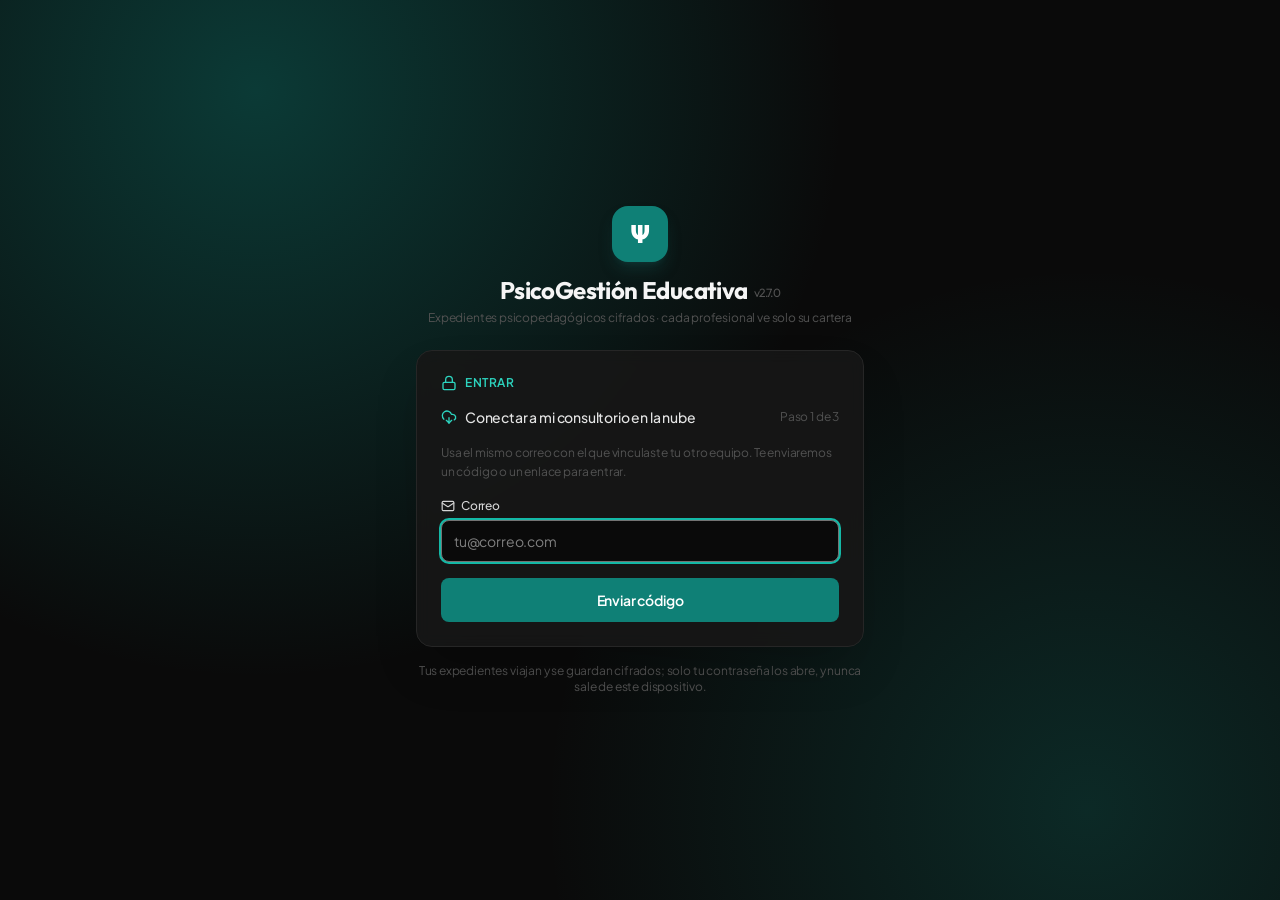
==== commit 7aa1359e: "Publicar PsicoGestión web 2.7.0" ====
--- a/index.html
+++ b/index.html
@@ -9,21 +9,19 @@
     <meta property="og:description" content="Plataforma de gestión clínica y psicopedagógica para psicólogas educativas en la República Dominicana: expedientes MMI, planificación MINERD y sugerencias clínicas basadas en evidencia." />
     <meta property="og:type" content="website" />
     <meta name="twitter:card" content="summary_large_image" />
-    <script type="module" crossorigin src="./assets/index-DtXt7iuq.js"></script>
+    <script type="module" crossorigin src="./assets/index-CZDv0cRb.js"></script>
     <link rel="modulepreload" crossorigin href="./assets/jsx-runtime-DphrNBlM.js">
-    <link rel="modulepreload" crossorigin href="./assets/sparkles-CeLYgLrt.js">
-    <link rel="modulepreload" crossorigin href="./assets/users-DBTsDSSC.js">
-    <link rel="modulepreload" crossorigin href="./assets/navigation-BtQHXakW.js">
+    <link rel="modulepreload" crossorigin href="./assets/info-CPLtgK1U.js">
     <link rel="modulepreload" crossorigin href="./assets/bot-CpuEfLK_.js">
+    <link rel="modulepreload" crossorigin href="./assets/sparkles-1a4yO5yJ.js">
     <link rel="modulepreload" crossorigin href="./assets/catalog-DNzr63kF.js">
-    <link rel="modulepreload" crossorigin href="./assets/loader-circle-C06ttK5c.js">
+    <link rel="modulepreload" crossorigin href="./assets/circle-check-C4fxehTF.js">
+    <link rel="modulepreload" crossorigin href="./assets/shield-alert-D29U7Gv5.js">
     <link rel="modulepreload" crossorigin href="./assets/refresh-cw-CUGM2Apr.js">
-    <link rel="modulepreload" crossorigin href="./assets/triangle-alert-DzNdcpS5.js">
-    <link rel="modulepreload" crossorigin href="./assets/ConfirmDialog-1xwI7UE4.js">
     <link rel="modulepreload" crossorigin href="./assets/webState-YJmeLx0N.js">
-    <link rel="modulepreload" crossorigin href="./assets/platform-Dexg7imQ.js">
-    <link rel="modulepreload" crossorigin href="./assets/aiTasks-DFj2u44Z.js">
-    <link rel="stylesheet" crossorigin href="./assets/index-CuPigFqV.css">
+    <link rel="modulepreload" crossorigin href="./assets/platform-BM_vQ7hx.js">
+    <link rel="modulepreload" crossorigin href="./assets/aiTasks-Bju8ra-U.js">
+    <link rel="stylesheet" crossorigin href="./assets/index-B_rud1Ob.css">
       <link rel="manifest" href="./manifest.webmanifest" />
     <meta name="theme-color" content="#0f766e" />
     <meta name="mobile-web-app-capable" content="yes" />
--- a/assets/index-B_rud1Ob.css
+++ b/assets/index-B_rud1Ob.css
@@ -0,0 +1 @@
+@font-face{font-family:Outfit;font-style:normal;font-display:swap;font-weight:400;src:url(./outfit-latin-400-normal-BGsTXAXT.woff2)format("woff2"),url(./outfit-latin-400-normal-DMwTpYkH.woff)format("woff")}@font-face{font-family:Outfit;font-style:normal;font-display:swap;font-weight:500;src:url(./outfit-latin-500-normal-DKnIMDSk.woff2)format("woff2"),url(./outfit-latin-500-normal-ClnHRwRh.woff)format("woff")}@font-face{font-family:Outfit;font-style:normal;font-display:swap;font-weight:600;src:url(./outfit-latin-600-normal-B7SfZ07L.woff2)format("woff2"),url(./outfit-latin-600-normal-BEfTtDA7.woff)format("woff")}@font-face{font-family:Outfit;font-style:normal;font-display:swap;font-weight:700;src:url(./outfit-latin-700-normal-Cu9v6i1X.woff2)format("woff2"),url(./outfit-latin-700-normal-D4itBLBr.woff)format("woff")}@font-face{font-family:Plus Jakarta Sans;font-style:normal;font-display:swap;font-weight:400;src:url(./plus-jakarta-sans-latin-400-normal-Dhut76fR.woff2)format("woff2"),url(./plus-jakarta-sans-latin-400-normal-BDKaGhyp.woff)format("woff")}@font-face{font-family:Plus Jakarta Sans;font-style:normal;font-display:swap;font-weight:500;src:url(./plus-jakarta-sans-latin-500-normal-Bf-nb4oT.woff2)format("woff2"),url(./plus-jakarta-sans-latin-500-normal-DYtqi0QS.woff)format("woff")}@font-face{font-family:Plus Jakarta Sans;font-style:normal;font-display:swap;font-weight:600;src:url(./plus-jakarta-sans-latin-600-normal-DLTa1BUW.woff2)format("woff2"),url(./plus-jakarta-sans-latin-600-normal-BR_Ojra4.woff)format("woff")}@font-face{font-family:Plus Jakarta Sans;font-style:normal;font-display:swap;font-weight:700;src:url(./plus-jakarta-sans-latin-700-normal-CfpNZvy6.woff2)format("woff2"),url(./plus-jakarta-sans-latin-700-normal-DqEcQeE5.woff)format("woff")}@font-face{font-family:Plus Jakarta Sans;font-style:italic;font-display:swap;font-weight:400;src:url(./plus-jakarta-sans-latin-400-italic-D5MFNpT-.woff2)format("woff2"),url(./plus-jakarta-sans-latin-400-italic-BVaBttQe.woff)format("woff")}@font-face{font-family:JetBrains Mono;font-style:normal;font-display:swap;font-weight:400;src:url(./jetbrains-mono-latin-400-normal-V6pRDFza.woff2)format("woff2"),url(./jetbrains-mono-latin-400-normal-6-qcROiO.woff)format("woff")}@font-face{font-family:JetBrains Mono;font-style:normal;font-display:swap;font-weight:500;src:url(./jetbrains-mono-latin-500-normal-BWZEU5yA.woff2)format("woff2"),url(./jetbrains-mono-latin-500-normal-CJOVTJB7.woff)format("woff")}@layer properties{@supports (((-webkit-hyphens:none)) and (not (margin-trim:inline))) or ((-moz-orient:inline) and (not (color:rgb(from red r g b)))){*,:before,:after,::backdrop{--tw-translate-x:0;--tw-translate-y:0;--tw-translate-z:0;--tw-space-y-reverse:0;--tw-divide-y-reverse:0;--tw-border-style:solid;--tw-leading:initial;--tw-font-weight:initial;--tw-tracking:initial;--tw-ordinal:initial;--tw-slashed-zero:initial;--tw-numeric-figure:initial;--tw-numeric-spacing:initial;--tw-numeric-fraction:initial;--tw-shadow:0 0 #0000;--tw-shadow-color:initial;--tw-shadow-alpha:100%;--tw-inset-shadow:0 0 #0000;--tw-inset-shadow-color:initial;--tw-inset-shadow-alpha:100%;--tw-ring-color:initial;--tw-ring-shadow:0 0 #0000;--tw-inset-ring-color:initial;--tw-inset-ring-shadow:0 0 #0000;--tw-ring-inset:initial;--tw-ring-offset-width:0px;--tw-ring-offset-color:#fff;--tw-ring-offset-shadow:0 0 #0000;--tw-outline-style:solid;--tw-blur:initial;--tw-brightness:initial;--tw-contrast:initial;--tw-grayscale:initial;--tw-hue-rotate:initial;--tw-invert:initial;--tw-opacity:initial;--tw-saturate:initial;--tw-sepia:initial;--tw-drop-shadow:initial;--tw-drop-shadow-color:initial;--tw-drop-shadow-alpha:100%;--tw-drop-shadow-size:initial;--tw-backdrop-blur:initial;--tw-backdrop-brightness:initial;--tw-backdrop-contrast:initial;--tw-backdrop-grayscale:initial;--tw-backdrop-hue-rotate:initial;--tw-backdrop-invert:initial;--tw-backdrop-opacity:initial;--tw-backdrop-saturate:initial;--tw-backdrop-sepia:initial;--tw-duration:initial;--tw-scale-x:1;--tw-scale-y:1;--tw-scale-z:1}}}@layer theme{:root,:host{--font-sans:-apple-system, BlinkMacSystemFont, "Segoe UI", Roboto, "Helvetica Neue", "Noto Sans", Arial, sans-serif, "Apple Color Emoji", "Segoe UI Emoji", "Segoe UI Symbol", "Noto Color Emoji";--font-mono:ui-monospace, SFMono-Regular, Menlo, Monaco, Consolas, "Liberation Mono", "Courier New", monospace;--color-orange-50:oklch(98% .016 73.684);--color-orange-100:oklch(95.4% .038 75.164);--color-orange-200:oklch(90.1% .076 70.697);--color-orange-300:oklch(83.7% .128 66.29);--color-orange-500:oklch(70.5% .213 47.604);--color-orange-700:oklch(55.3% .195 38.402);--color-orange-800:oklch(47% .157 37.304);--color-orange-900:oklch(40.8% .123 38.172);--color-orange-950:oklch(26.6% .079 36.259);--color-amber-50:oklch(98.7% .022 95.277);--color-amber-100:oklch(96.2% .059 95.617);--color-amber-200:oklch(92.4% .12 95.746);--color-amber-300:oklch(87.9% .169 91.605);--color-amber-400:oklch(82.8% .189 84.429);--color-amber-500:oklch(76.9% .188 70.08);--color-amber-600:oklch(66.6% .179 58.318);--color-amber-700:oklch(55.5% .163 48.998);--color-amber-800:oklch(47.3% .137 46.201);--color-amber-900:oklch(41.4% .112 45.904);--color-amber-950:oklch(27.9% .077 45.635);--color-emerald-50:oklch(97.9% .021 166.113);--color-emerald-100:oklch(95% .052 163.051);--color-emerald-200:oklch(90.5% .093 164.15);--color-emerald-300:oklch(84.5% .143 164.978);--color-emerald-400:oklch(76.5% .177 163.223);--color-emerald-500:oklch(69.6% .17 162.48);--color-emerald-600:oklch(59.6% .145 163.225);--color-emerald-700:oklch(50.8% .118 165.612);--color-emerald-800:oklch(43.2% .095 166.913);--color-emerald-900:oklch(37.8% .077 168.94);--color-emerald-950:oklch(26.2% .051 172.552);--color-teal-50:oklch(98.4% .014 180.72);--color-teal-100:oklch(95.3% .051 180.801);--color-teal-200:oklch(91% .096 180.426);--color-teal-300:oklch(85.5% .138 181.071);--color-teal-400:oklch(77.7% .152 181.912);--color-teal-500:oklch(70.4% .14 182.503);--color-teal-600:oklch(60% .118 184.704);--color-teal-700:oklch(51.1% .096 186.391);--color-teal-800:oklch(43.7% .078 188.216);--color-teal-900:oklch(38.6% .063 188.416);--color-teal-950:oklch(27.7% .046 192.524);--color-sky-50:oklch(97.7% .013 236.62);--color-sky-100:oklch(95.1% .026 236.824);--color-sky-200:oklch(90.1% .058 230.902);--color-sky-300:oklch(82.8% .111 230.318);--color-sky-400:oklch(74.6% .16 232.661);--color-sky-500:oklch(68.5% .169 237.323);--color-sky-600:oklch(58.8% .158 241.966);--color-sky-700:oklch(50% .134 242.749);--color-sky-800:oklch(44.3% .11 240.79);--color-sky-900:oklch(39.1% .09 240.876);--color-sky-950:oklch(29.3% .066 243.157);--color-indigo-500:oklch(58.5% .233 277.117);--color-violet-100:oklch(94.3% .029 294.588);--color-violet-300:oklch(81.1% .111 293.571);--color-violet-700:oklch(49.1% .27 292.581);--color-violet-950:oklch(28.3% .141 291.089);--color-rose-50:oklch(96.9% .015 12.422);--color-rose-100:oklch(94.1% .03 12.58);--color-rose-200:oklch(89.2% .058 10.001);--color-rose-300:oklch(81% .117 11.638);--color-rose-400:oklch(71.2% .194 13.428);--color-rose-500:oklch(64.5% .246 16.439);--color-rose-600:oklch(58.6% .253 17.585);--color-rose-700:oklch(51.4% .222 16.935);--color-rose-800:oklch(45.5% .188 13.697);--color-rose-900:oklch(41% .159 10.272);--color-rose-950:oklch(27.1% .105 12.094);--color-neutral-50:oklch(98.5% 0 none);--color-neutral-100:oklch(97% 0 none);--color-neutral-200:oklch(92.2% 0 none);--color-neutral-300:oklch(87% 0 none);--color-neutral-400:oklch(70.8% 0 none);--color-neutral-500:oklch(55.6% 0 none);--color-neutral-600:oklch(43.9% 0 none);--color-neutral-700:oklch(37.1% 0 none);--color-neutral-800:oklch(26.9% 0 none);--color-neutral-900:oklch(20.5% 0 none);--color-neutral-950:oklch(14.5% 0 none);--color-black:#000;--color-white:#fff;--spacing:.25rem;--container-xs:20rem;--container-sm:24rem;--container-md:28rem;--container-lg:32rem;--container-xl:36rem;--container-2xl:42rem;--container-3xl:48rem;--container-4xl:56rem;--container-5xl:64rem;--text-xs:.75rem;--text-xs--line-height:calc(1 / .75);--text-sm:.875rem;--text-sm--line-height:calc(1.25 / .875);--text-base:1rem;--text-base--line-height:calc(1.5 / 1);--text-lg:1.125rem;--text-lg--line-height:calc(1.75 / 1.125);--text-xl:1.25rem;--text-xl--line-height:calc(1.75 / 1.25);--text-2xl:1.5rem;--text-2xl--line-height:calc(2 / 1.5);--text-3xl:1.875rem;--text-3xl--line-height:calc(2.25 / 1.875);--text-5xl:3rem;--text-5xl--line-height:1;--text-7xl:4.5rem;--text-7xl--line-height:1;--font-weight-normal:400;--font-weight-medium:500;--font-weight-semibold:600;--font-weight-bold:700;--font-weight-extrabold:800;--font-weight-black:900;--tracking-tight:-.025em;--tracking-wide:.025em;--tracking-wider:.05em;--tracking-widest:.1em;--leading-tight:1.25;--leading-snug:1.375;--leading-relaxed:1.625;--radius-md:.375rem;--radius-lg:.5rem;--radius-xl:.75rem;--radius-2xl:1rem;--animate-spin:spin 1s linear infinite;--animate-pulse:pulse 2s cubic-bezier(.4, 0, .6, 1) infinite;--blur-xs:4px;--blur-sm:8px;--blur-md:12px;--default-transition-duration:.15s;--default-transition-timing-function:cubic-bezier(.4, 0, .2, 1);--default-font-family:var(--font-sans);--default-mono-font-family:var(--font-mono)}}@layer base{*,:after,:before,::backdrop{box-sizing:border-box;border:0 solid;margin:0;padding:0}::file-selector-button{box-sizing:border-box;border:0 solid;margin:0;padding:0}html,:host{-webkit-text-size-adjust:100%;tab-size:4;line-height:1.5;font-family:var(--default-font-family,-apple-system, BlinkMacSystemFont, "Segoe UI", Roboto, "Helvetica Neue", "Noto Sans", Arial, sans-serif, "Apple Color Emoji", "Segoe UI Emoji", "Segoe UI Symbol", "Noto Color Emoji");font-feature-settings:var(--default-font-feature-settings,normal);font-variation-settings:var(--default-font-variation-settings,normal);-webkit-tap-highlight-color:transparent}hr{height:0;color:inherit;border-top-width:1px}abbr:where([title]){-webkit-text-decoration:underline dotted;text-decoration:underline dotted}h1,h2,h3,h4,h5,h6{font-size:inherit;font-weight:inherit}a{color:inherit;-webkit-text-decoration:inherit;-webkit-text-decoration:inherit;-webkit-text-decoration:inherit;-webkit-text-decoration:inherit;text-decoration:inherit}b,strong{font-weight:bolder}code,kbd,samp,pre{font-family:var(--default-mono-font-family,ui-monospace, SFMono-Regular, Menlo, Monaco, Consolas, "Liberation Mono", "Courier New", monospace);font-feature-settings:var(--default-mono-font-feature-settings,normal);font-variation-settings:var(--default-mono-font-variation-settings,normal);font-size:1em}small{font-size:80%}sub,sup{vertical-align:baseline;font-size:75%;line-height:0;position:relative}sub{bottom:-.25em}sup{top:-.5em}table{text-indent:0;border-color:inherit;border-collapse:collapse}:-moz-focusring:where(:not(iframe)){outline:auto}progress{vertical-align:baseline}summary{display:list-item}ol,ul,menu{list-style:none}img,svg,video,canvas,audio,iframe,embed,object{vertical-align:middle;display:block}img,video{max-width:100%;height:auto}button,input,select,optgroup,textarea{font:inherit;font-feature-settings:inherit;font-variation-settings:inherit;letter-spacing:inherit;color:inherit;opacity:1;background-color:#0000;border-radius:0}::file-selector-button{font:inherit;font-feature-settings:inherit;font-variation-settings:inherit;letter-spacing:inherit;color:inherit;opacity:1;background-color:#0000;border-radius:0}:where(select:is([multiple],[size])) optgroup{font-weight:bolder}:where(select:is([multiple],[size])) optgroup option{padding-inline-start:20px}::file-selector-button{margin-inline-end:4px}::placeholder{opacity:1}@supports (not ((-webkit-appearance:-apple-pay-button))) or (contain-intrinsic-size:1px){::placeholder{color:currentColor}@supports (color:color-mix(in lab, red, red)){::placeholder{color:color-mix(in oklab, currentcolor 50%, transparent)}}}textarea{resize:vertical}::-webkit-search-decoration{-webkit-appearance:none}::-webkit-date-and-time-value{min-height:1lh;text-align:inherit}::-webkit-datetime-edit{display:inline-flex}::-webkit-datetime-edit-fields-wrapper{padding:0}::-webkit-datetime-edit{padding-block:0}::-webkit-datetime-edit-year-field{padding-block:0}::-webkit-datetime-edit-month-field{padding-block:0}::-webkit-datetime-edit-day-field{padding-block:0}::-webkit-datetime-edit-hour-field{padding-block:0}::-webkit-datetime-edit-minute-field{padding-block:0}::-webkit-datetime-edit-second-field{padding-block:0}::-webkit-datetime-edit-millisecond-field{padding-block:0}::-webkit-datetime-edit-meridiem-field{padding-block:0}::-webkit-calendar-picker-indicator{line-height:1}:-moz-ui-invalid{box-shadow:none}button,input:where([type=button],[type=reset],[type=submit]){appearance:button}::file-selector-button{appearance:button}::-webkit-inner-spin-button{height:auto}::-webkit-outer-spin-button{height:auto}[hidden]:where(:not([hidden=until-found])){display:none!important}:root{--font-sans:"Plus Jakarta Sans", system-ui, -apple-system, BlinkMacSystemFont, "Segoe UI", Roboto, sans-serif;--font-display:"Outfit", "Plus Jakarta Sans", system-ui, sans-serif;--font-mono:"JetBrains Mono", monospace;--lightningcss-light:initial;--lightningcss-dark: ;color-scheme:light;--header-h:4rem}@media (height<=700px){:root{--header-h:3rem}}.dark{--lightningcss-light: ;--lightningcss-dark:initial;color-scheme:dark}body{font-family:var(--font-sans);letter-spacing:-.011em}:where(button,a,[role=button],[role=option]):focus-visible{outline:2px solid var(--color-teal-700);outline-offset:2px}::selection{background:var(--color-teal-200);color:var(--color-teal-900)}h1,h2,h3,h4,.font-display{font-family:var(--font-display);letter-spacing:-.02em}::-webkit-scrollbar{width:6px;height:6px}::-webkit-scrollbar-track{background:0 0}::-webkit-scrollbar-thumb{background:#96969640;border-radius:9999px}::-webkit-scrollbar-thumb:hover{background:#96969673}}@layer components;@layer utilities{.pointer-events-auto{pointer-events:auto}.pointer-events-none{pointer-events:none}.visible{visibility:visible}.sr-only{clip-path:inset(50%);white-space:nowrap;border-width:0;width:1px;height:1px;margin:-1px;padding:0;position:absolute;overflow:hidden}.absolute{position:absolute}.fixed{position:fixed}.relative{position:relative}.static{position:static}.sticky{position:sticky}.inset-0{inset:0}.inset-y-0{inset-block:0}.-top-0\.5{top:calc(var(--spacing) * -.5)}.top-0{top:0}.top-0\.5{top:calc(var(--spacing) * .5)}.top-1{top:var(--spacing)}.top-1\.5{top:calc(var(--spacing) * 1.5)}.top-1\/2{top:50%}.top-2{top:calc(var(--spacing) * 2)}.top-3{top:calc(var(--spacing) * 3)}.top-\[var\(--header-h\)\]{top:var(--header-h)}.-right-0\.5{right:calc(var(--spacing) * -.5)}.-right-1{right:calc(var(--spacing) * -1)}.right-0{right:0}.right-0\.5{right:calc(var(--spacing) * .5)}.right-1{right:var(--spacing)}.right-1\.5{right:calc(var(--spacing) * 1.5)}.right-2{right:calc(var(--spacing) * 2)}.right-2\.5{right:calc(var(--spacing) * 2.5)}.right-3{right:calc(var(--spacing) * 3)}.right-4{right:calc(var(--spacing) * 4)}.right-\[calc\(50\%-1\.25rem\)\]{right:calc(50% - 1.25rem)}.-bottom-1{bottom:calc(var(--spacing) * -1)}.bottom-0{bottom:0}.bottom-18{bottom:calc(var(--spacing) * 18)}.bottom-20{bottom:calc(var(--spacing) * 20)}.bottom-full{bottom:100%}.-left-3\.5{left:calc(var(--spacing) * -3.5)}.left-0{left:0}.left-2\.5{left:calc(var(--spacing) * 2.5)}.left-3{left:calc(var(--spacing) * 3)}.left-3\.5{left:calc(var(--spacing) * 3.5)}.left-4{left:calc(var(--spacing) * 4)}.z-0{z-index:0}.z-10{z-index:10}.z-20{z-index:20}.z-40{z-index:40}.z-50{z-index:50}.z-\[60\]{z-index:60}.z-\[65\]{z-index:65}.z-\[70\]{z-index:70}.z-\[80\]{z-index:80}.container{width:100%}@media (width>=40rem){.container{max-width:40rem}}@media (width>=48rem){.container{max-width:48rem}}@media (width>=64rem){.container{max-width:64rem}}@media (width>=80rem){.container{max-width:80rem}}@media (width>=96rem){.container{max-width:96rem}}.mx-1{margin-inline:var(--spacing)}.mx-auto{margin-inline:auto}.my-auto{margin-block:auto}.mt-0\.5{margin-top:calc(var(--spacing) * .5)}.mt-1{margin-top:var(--spacing)}.mt-1\.5{margin-top:calc(var(--spacing) * 1.5)}.mt-2{margin-top:calc(var(--spacing) * 2)}.mt-3{margin-top:calc(var(--spacing) * 3)}.mt-4{margin-top:calc(var(--spacing) * 4)}.mt-5{margin-top:calc(var(--spacing) * 5)}.mr-1{margin-right:var(--spacing)}.mr-4{margin-right:calc(var(--spacing) * 4)}.mb-0\.5{margin-bottom:calc(var(--spacing) * .5)}.mb-1{margin-bottom:var(--spacing)}.mb-1\.5{margin-bottom:calc(var(--spacing) * 1.5)}.mb-2{margin-bottom:calc(var(--spacing) * 2)}.mb-3{margin-bottom:calc(var(--spacing) * 3)}.mb-4{margin-bottom:calc(var(--spacing) * 4)}.mb-6{margin-bottom:calc(var(--spacing) * 6)}.ml-1{margin-left:var(--spacing)}.ml-1\.5{margin-left:calc(var(--spacing) * 1.5)}.ml-2{margin-left:calc(var(--spacing) * 2)}.ml-3{margin-left:calc(var(--spacing) * 3)}.ml-5{margin-left:calc(var(--spacing) * 5)}.ml-6{margin-left:calc(var(--spacing) * 6)}.ml-8{margin-left:calc(var(--spacing) * 8)}.ml-auto{margin-left:auto}.line-clamp-2{-webkit-line-clamp:2;-webkit-box-orient:vertical;display:-webkit-box;overflow:hidden}.block{display:block}.contents{display:contents}.flex{display:flex}.grid{display:grid}.hidden{display:none}.inline{display:inline}.inline-block{display:inline-block}.inline-flex{display:inline-flex}.table{display:table}.h-0\.5{height:calc(var(--spacing) * .5)}.h-1{height:var(--spacing)}.h-1\.5{height:calc(var(--spacing) * 1.5)}.h-2{height:calc(var(--spacing) * 2)}.h-2\.5{height:calc(var(--spacing) * 2.5)}.h-3{height:calc(var(--spacing) * 3)}.h-3\.5{height:calc(var(--spacing) * 3.5)}.h-4{height:calc(var(--spacing) * 4)}.h-5{height:calc(var(--spacing) * 5)}.h-6{height:calc(var(--spacing) * 6)}.h-7{height:calc(var(--spacing) * 7)}.h-8{height:calc(var(--spacing) * 8)}.h-9{height:calc(var(--spacing) * 9)}.h-10{height:calc(var(--spacing) * 10)}.h-11{height:calc(var(--spacing) * 11)}.h-12{height:calc(var(--spacing) * 12)}.h-14{height:calc(var(--spacing) * 14)}.h-16{height:calc(var(--spacing) * 16)}.h-20{height:calc(var(--spacing) * 20)}.h-24{height:calc(var(--spacing) * 24)}.h-28{height:calc(var(--spacing) * 28)}.h-40{height:calc(var(--spacing) * 40)}.h-64{height:calc(var(--spacing) * 64)}.h-\[calc\(100dvh-var\(--header-h\)\)\]{height:calc(100dvh - var(--header-h))}.h-\[var\(--header-h\)\]{height:var(--header-h)}.h-full{height:100%}.max-h-32{max-height:calc(var(--spacing) * 32)}.max-h-36{max-height:calc(var(--spacing) * 36)}.max-h-56{max-height:calc(var(--spacing) * 56)}.max-h-64{max-height:calc(var(--spacing) * 64)}.max-h-72{max-height:calc(var(--spacing) * 72)}.max-h-80{max-height:calc(var(--spacing) * 80)}.max-h-\[58vh\]{max-height:58vh}.max-h-\[75vh\]{max-height:75vh}.max-h-\[90vh\]{max-height:90vh}.max-h-\[92dvh\]{max-height:92dvh}.max-h-\[92vh\]{max-height:92vh}.max-h-\[95vh\]{max-height:95vh}.max-h-\[500px\]{max-height:500px}.min-h-8{min-height:calc(var(--spacing) * 8)}.min-h-9{min-height:calc(var(--spacing) * 9)}.min-h-10{min-height:calc(var(--spacing) * 10)}.min-h-11{min-height:calc(var(--spacing) * 11)}.min-h-\[36px\]{min-height:36px}.min-h-\[40vh\]{min-height:40vh}.min-h-\[44px\]{min-height:44px}.min-h-\[46px\]{min-height:46px}.min-h-\[60px\]{min-height:60px}.min-h-\[70px\]{min-height:70px}.min-h-\[90px\]{min-height:90px}.min-h-\[300px\]{min-height:300px}.min-h-screen{min-height:100vh}.w-1{width:var(--spacing)}.w-2{width:calc(var(--spacing) * 2)}.w-2\.5{width:calc(var(--spacing) * 2.5)}.w-2\/3{width:66.6667%}.w-3{width:calc(var(--spacing) * 3)}.w-3\.5{width:calc(var(--spacing) * 3.5)}.w-3\/5{width:60%}.w-4{width:calc(var(--spacing) * 4)}.w-4\/5{width:80%}.w-5{width:calc(var(--spacing) * 5)}.w-6{width:calc(var(--spacing) * 6)}.w-7{width:calc(var(--spacing) * 7)}.w-8{width:calc(var(--spacing) * 8)}.w-9{width:calc(var(--spacing) * 9)}.w-10{width:calc(var(--spacing) * 10)}.w-11{width:calc(var(--spacing) * 11)}.w-12{width:calc(var(--spacing) * 12)}.w-14{width:calc(var(--spacing) * 14)}.w-16{width:calc(var(--spacing) * 16)}.w-20{width:calc(var(--spacing) * 20)}.w-24{width:calc(var(--spacing) * 24)}.w-32{width:calc(var(--spacing) * 32)}.w-40{width:calc(var(--spacing) * 40)}.w-48{width:calc(var(--spacing) * 48)}.w-52{width:calc(var(--spacing) * 52)}.w-64{width:calc(var(--spacing) * 64)}.w-80{width:calc(var(--spacing) * 80)}.w-\[4\.5rem\]{width:4.5rem}.w-\[calc\(100\%-2rem\)\]{width:calc(100% - 2rem)}.w-full{width:100%}.w-px{width:1px}.max-w-2xl{max-width:var(--container-2xl)}.max-w-3xl{max-width:var(--container-3xl)}.max-w-4xl{max-width:var(--container-4xl)}.max-w-5xl{max-width:var(--container-5xl)}.max-w-\[12rem\]{max-width:12rem}.max-w-\[120px\]{max-width:120px}.max-w-\[180px\]{max-width:180px}.max-w-\[190px\]{max-width:190px}.max-w-\[220px\]{max-width:220px}.max-w-\[1600px\]{max-width:1600px}.max-w-full{max-width:100%}.max-w-lg{max-width:var(--container-lg)}.max-w-md{max-width:var(--container-md)}.max-w-prose{max-width:65ch}.max-w-sm{max-width:var(--container-sm)}.max-w-xl{max-width:var(--container-xl)}.max-w-xs{max-width:var(--container-xs)}.min-w-0{min-width:0}.min-w-4{min-width:calc(var(--spacing) * 4)}.min-w-5{min-width:calc(var(--spacing) * 5)}.min-w-11{min-width:calc(var(--spacing) * 11)}.min-w-\[16px\]{min-width:16px}.min-w-\[64px\]{min-width:64px}.min-w-\[120px\]{min-width:120px}.min-w-\[130px\]{min-width:130px}.min-w-\[140px\]{min-width:140px}.min-w-\[150px\]{min-width:150px}.min-w-\[160px\]{min-width:160px}.min-w-\[180px\]{min-width:180px}.min-w-\[200px\]{min-width:200px}.min-w-\[220px\]{min-width:220px}.min-w-\[780px\]{min-width:780px}.min-w-\[900px\]{min-width:900px}.min-w-\[980px\]{min-width:980px}.min-w-\[1180px\]{min-width:1180px}.flex-1{flex:1}.shrink-0{flex-shrink:0}.border-collapse{border-collapse:collapse}.-translate-y-1\/2{--tw-translate-y:calc(calc(1 / 2 * 100%) * -1);translate:var(--tw-translate-x) var(--tw-translate-y)}.-rotate-45{rotate:-45deg}.animate-pulse{animation:var(--animate-pulse)}.animate-spin{animation:var(--animate-spin)}.cursor-pointer{cursor:pointer}.resize{resize:both}.resize-none{resize:none}.resize-y{resize:vertical}.\[scrollbar-width\:none\]{scrollbar-width:none}.list-inside{list-style-position:inside}.list-disc{list-style-type:disc}.grid-cols-1{grid-template-columns:repeat(1,minmax(0,1fr))}.grid-cols-2{grid-template-columns:repeat(2,minmax(0,1fr))}.grid-cols-3{grid-template-columns:repeat(3,minmax(0,1fr))}.flex-col{flex-direction:column}.flex-col-reverse{flex-direction:column-reverse}.flex-wrap{flex-wrap:wrap}.items-baseline{align-items:baseline}.items-center{align-items:center}.items-end{align-items:flex-end}.items-start{align-items:flex-start}.items-stretch{align-items:stretch}.justify-around{justify-content:space-around}.justify-between{justify-content:space-between}.justify-center{justify-content:center}.justify-end{justify-content:flex-end}.gap-0\.5{gap:calc(var(--spacing) * .5)}.gap-1{gap:var(--spacing)}.gap-1\.5{gap:calc(var(--spacing) * 1.5)}.gap-2{gap:calc(var(--spacing) * 2)}.gap-2\.5{gap:calc(var(--spacing) * 2.5)}.gap-3{gap:calc(var(--spacing) * 3)}.gap-3\.5{gap:calc(var(--spacing) * 3.5)}.gap-4{gap:calc(var(--spacing) * 4)}.gap-6{gap:calc(var(--spacing) * 6)}.gap-8{gap:calc(var(--spacing) * 8)}:where(.space-y-0\.5>:not(:last-child)){--tw-space-y-reverse:0;margin-block-start:calc(calc(var(--spacing) * .5) * var(--tw-space-y-reverse));margin-block-end:calc(calc(var(--spacing) * .5) * calc(1 - var(--tw-space-y-reverse)))}:where(.space-y-1>:not(:last-child)){--tw-space-y-reverse:0;margin-block-start:calc(var(--spacing) * var(--tw-space-y-reverse));margin-block-end:calc(var(--spacing) * calc(1 - var(--tw-space-y-reverse)))}:where(.space-y-1\.5>:not(:last-child)){--tw-space-y-reverse:0;margin-block-start:calc(calc(var(--spacing) * 1.5) * var(--tw-space-y-reverse));margin-block-end:calc(calc(var(--spacing) * 1.5) * calc(1 - var(--tw-space-y-reverse)))}:where(.space-y-2>:not(:last-child)){--tw-space-y-reverse:0;margin-block-start:calc(calc(var(--spacing) * 2) * var(--tw-space-y-reverse));margin-block-end:calc(calc(var(--spacing) * 2) * calc(1 - var(--tw-space-y-reverse)))}:where(.space-y-2\.5>:not(:last-child)){--tw-space-y-reverse:0;margin-block-start:calc(calc(var(--spacing) * 2.5) * var(--tw-space-y-reverse));margin-block-end:calc(calc(var(--spacing) * 2.5) * calc(1 - var(--tw-space-y-reverse)))}:where(.space-y-3>:not(:last-child)){--tw-space-y-reverse:0;margin-block-start:calc(calc(var(--spacing) * 3) * var(--tw-space-y-reverse));margin-block-end:calc(calc(var(--spacing) * 3) * calc(1 - var(--tw-space-y-reverse)))}:where(.space-y-3\.5>:not(:last-child)){--tw-space-y-reverse:0;margin-block-start:calc(calc(var(--spacing) * 3.5) * var(--tw-space-y-reverse));margin-block-end:calc(calc(var(--spacing) * 3.5) * calc(1 - var(--tw-space-y-reverse)))}:where(.space-y-4>:not(:last-child)){--tw-space-y-reverse:0;margin-block-start:calc(calc(var(--spacing) * 4) * var(--tw-space-y-reverse));margin-block-end:calc(calc(var(--spacing) * 4) * calc(1 - var(--tw-space-y-reverse)))}:where(.space-y-5>:not(:last-child)){--tw-space-y-reverse:0;margin-block-start:calc(calc(var(--spacing) * 5) * var(--tw-space-y-reverse));margin-block-end:calc(calc(var(--spacing) * 5) * calc(1 - var(--tw-space-y-reverse)))}:where(.space-y-6>:not(:last-child)){--tw-space-y-reverse:0;margin-block-start:calc(calc(var(--spacing) * 6) * var(--tw-space-y-reverse));margin-block-end:calc(calc(var(--spacing) * 6) * calc(1 - var(--tw-space-y-reverse)))}.gap-x-2{column-gap:calc(var(--spacing) * 2)}.gap-x-3{column-gap:calc(var(--spacing) * 3)}.gap-x-4{column-gap:calc(var(--spacing) * 4)}.gap-y-0\.5{row-gap:calc(var(--spacing) * .5)}.gap-y-1{row-gap:var(--spacing)}.gap-y-2{row-gap:calc(var(--spacing) * 2)}:where(.divide-y>:not(:last-child)){--tw-divide-y-reverse:0;border-bottom-style:var(--tw-border-style);border-top-style:var(--tw-border-style);border-top-width:calc(1px * var(--tw-divide-y-reverse));border-bottom-width:calc(1px * calc(1 - var(--tw-divide-y-reverse)))}:where(.divide-neutral-200>:not(:last-child)){border-color:var(--color-neutral-200)}.self-start{align-self:flex-start}.truncate{text-overflow:ellipsis;white-space:nowrap;overflow:hidden}.overflow-auto{overflow:auto}.overflow-hidden{overflow:hidden}.overflow-x-auto{overflow-x:auto}.overflow-x-hidden{overflow-x:hidden}.overflow-y-auto{overflow-y:auto}.rounded{border-radius:.25rem}.rounded-2xl{border-radius:var(--radius-2xl)}.rounded-full{border-radius:2147483647px}.rounded-lg{border-radius:var(--radius-lg)}.rounded-md{border-radius:var(--radius-md)}.rounded-xl{border-radius:var(--radius-xl)}.rounded-t-2xl{border-top-left-radius:var(--radius-2xl);border-top-right-radius:var(--radius-2xl)}.rounded-t-lg{border-top-left-radius:var(--radius-lg);border-top-right-radius:var(--radius-lg)}.rounded-t-xl{border-top-left-radius:var(--radius-xl);border-top-right-radius:var(--radius-xl)}.rounded-b-xl{border-bottom-right-radius:var(--radius-xl);border-bottom-left-radius:var(--radius-xl)}.border{border-style:var(--tw-border-style);border-width:1px}.border-2{border-style:var(--tw-border-style);border-width:2px}.border-t{border-top-style:var(--tw-border-style);border-top-width:1px}.border-r{border-right-style:var(--tw-border-style);border-right-width:1px}.border-b{border-bottom-style:var(--tw-border-style);border-bottom-width:1px}.border-b-2{border-bottom-style:var(--tw-border-style);border-bottom-width:2px}.border-l{border-left-style:var(--tw-border-style);border-left-width:1px}.border-dashed{--tw-border-style:dashed;border-style:dashed}.border-amber-100{border-color:var(--color-amber-100)}.border-amber-200{border-color:var(--color-amber-200)}.border-amber-300{border-color:var(--color-amber-300)}.border-amber-400{border-color:var(--color-amber-400)}.border-emerald-100{border-color:var(--color-emerald-100)}.border-emerald-200{border-color:var(--color-emerald-200)}.border-emerald-300{border-color:var(--color-emerald-300)}.border-emerald-400{border-color:var(--color-emerald-400)}.border-neutral-100{border-color:var(--color-neutral-100)}.border-neutral-200{border-color:var(--color-neutral-200)}.border-neutral-200\/60{border-color:#e5e5e599}@supports (color:color-mix(in lab, red, red)){.border-neutral-200\/60{border-color:color-mix(in oklab, var(--color-neutral-200) 60%, transparent)}}.border-neutral-200\/80{border-color:#e5e5e5cc}@supports (color:color-mix(in lab, red, red)){.border-neutral-200\/80{border-color:color-mix(in oklab, var(--color-neutral-200) 80%, transparent)}}.border-neutral-300{border-color:var(--color-neutral-300)}.border-neutral-700{border-color:var(--color-neutral-700)}.border-neutral-800{border-color:var(--color-neutral-800)}.border-orange-200{border-color:var(--color-orange-200)}.border-rose-200{border-color:var(--color-rose-200)}.border-rose-300{border-color:var(--color-rose-300)}.border-rose-400{border-color:var(--color-rose-400)}.border-rose-600{border-color:var(--color-rose-600)}.border-rose-900{border-color:var(--color-rose-900)}.border-sky-200{border-color:var(--color-sky-200)}.border-sky-300{border-color:var(--color-sky-300)}.border-sky-300\/80{border-color:#77d4ffcc}@supports (color:color-mix(in lab, red, red)){.border-sky-300\/80{border-color:color-mix(in oklab, var(--color-sky-300) 80%, transparent)}}.border-sky-500{border-color:var(--color-sky-500)}.border-teal-100{border-color:var(--color-teal-100)}.border-teal-200{border-color:var(--color-teal-200)}.border-teal-300{border-color:var(--color-teal-300)}.border-teal-500{border-color:var(--color-teal-500)}.border-teal-600{border-color:var(--color-teal-600)}.border-teal-700{border-color:var(--color-teal-700)}.border-transparent{border-color:#0000}.border-white{border-color:var(--color-white)}.bg-amber-50{background-color:var(--color-amber-50)}.bg-amber-50\/40{background-color:#fffbeb66}@supports (color:color-mix(in lab, red, red)){.bg-amber-50\/40{background-color:color-mix(in oklab, var(--color-amber-50) 40%, transparent)}}.bg-amber-50\/50{background-color:#fffbeb80}@supports (color:color-mix(in lab, red, red)){.bg-amber-50\/50{background-color:color-mix(in oklab, var(--color-amber-50) 50%, transparent)}}.bg-amber-50\/60{background-color:#fffbeb99}@supports (color:color-mix(in lab, red, red)){.bg-amber-50\/60{background-color:color-mix(in oklab, var(--color-amber-50) 60%, transparent)}}.bg-amber-100{background-color:var(--color-amber-100)}.bg-amber-500{background-color:var(--color-amber-500)}.bg-amber-500\/10{background-color:#f99c001a}@supports (color:color-mix(in lab, red, red)){.bg-amber-500\/10{background-color:color-mix(in oklab, var(--color-amber-500) 10%, transparent)}}.bg-amber-600{background-color:var(--color-amber-600)}.bg-amber-700{background-color:var(--color-amber-700)}.bg-black\/40{background-color:#0006}@supports (color:color-mix(in lab, red, red)){.bg-black\/40{background-color:color-mix(in oklab, var(--color-black) 40%, transparent)}}.bg-black\/50{background-color:#00000080}@supports (color:color-mix(in lab, red, red)){.bg-black\/50{background-color:color-mix(in oklab, var(--color-black) 50%, transparent)}}.bg-black\/60{background-color:#0009}@supports (color:color-mix(in lab, red, red)){.bg-black\/60{background-color:color-mix(in oklab, var(--color-black) 60%, transparent)}}.bg-black\/80{background-color:#000c}@supports (color:color-mix(in lab, red, red)){.bg-black\/80{background-color:color-mix(in oklab, var(--color-black) 80%, transparent)}}.bg-emerald-50{background-color:var(--color-emerald-50)}.bg-emerald-50\/40{background-color:#ecfdf566}@supports (color:color-mix(in lab, red, red)){.bg-emerald-50\/40{background-color:color-mix(in oklab, var(--color-emerald-50) 40%, transparent)}}.bg-emerald-100{background-color:var(--color-emerald-100)}.bg-emerald-500{background-color:var(--color-emerald-500)}.bg-emerald-700{background-color:var(--color-emerald-700)}.bg-neutral-50{background-color:var(--color-neutral-50)}.bg-neutral-50\/50{background-color:#fafafa80}@supports (color:color-mix(in lab, red, red)){.bg-neutral-50\/50{background-color:color-mix(in oklab, var(--color-neutral-50) 50%, transparent)}}.bg-neutral-50\/70{background-color:#fafafab3}@supports (color:color-mix(in lab, red, red)){.bg-neutral-50\/70{background-color:color-mix(in oklab, var(--color-neutral-50) 70%, transparent)}}.bg-neutral-100{background-color:var(--color-neutral-100)}.bg-neutral-200{background-color:var(--color-neutral-200)}.bg-neutral-200\/70{background-color:#e5e5e5b3}@supports (color:color-mix(in lab, red, red)){.bg-neutral-200\/70{background-color:color-mix(in oklab, var(--color-neutral-200) 70%, transparent)}}.bg-neutral-300{background-color:var(--color-neutral-300)}.bg-neutral-800{background-color:var(--color-neutral-800)}.bg-neutral-900{background-color:var(--color-neutral-900)}.bg-neutral-900\/90{background-color:#171717e6}@supports (color:color-mix(in lab, red, red)){.bg-neutral-900\/90{background-color:color-mix(in oklab, var(--color-neutral-900) 90%, transparent)}}.bg-neutral-950{background-color:var(--color-neutral-950)}.bg-neutral-950\/50{background-color:#0a0a0a80}@supports (color:color-mix(in lab, red, red)){.bg-neutral-950\/50{background-color:color-mix(in oklab, var(--color-neutral-950) 50%, transparent)}}.bg-neutral-950\/60{background-color:#0a0a0a99}@supports (color:color-mix(in lab, red, red)){.bg-neutral-950\/60{background-color:color-mix(in oklab, var(--color-neutral-950) 60%, transparent)}}.bg-orange-50{background-color:var(--color-orange-50)}.bg-orange-100{background-color:var(--color-orange-100)}.bg-orange-500{background-color:var(--color-orange-500)}.bg-rose-50{background-color:var(--color-rose-50)}.bg-rose-50\/50{background-color:#fff1f280}@supports (color:color-mix(in lab, red, red)){.bg-rose-50\/50{background-color:color-mix(in oklab, var(--color-rose-50) 50%, transparent)}}.bg-rose-100{background-color:var(--color-rose-100)}.bg-rose-500{background-color:var(--color-rose-500)}.bg-rose-600{background-color:var(--color-rose-600)}.bg-rose-700{background-color:var(--color-rose-700)}.bg-rose-950\/40{background-color:#4d021866}@supports (color:color-mix(in lab, red, red)){.bg-rose-950\/40{background-color:color-mix(in oklab, var(--color-rose-950) 40%, transparent)}}.bg-sky-50{background-color:var(--color-sky-50)}.bg-sky-50\/50{background-color:#f0f9ff80}@supports (color:color-mix(in lab, red, red)){.bg-sky-50\/50{background-color:color-mix(in oklab, var(--color-sky-50) 50%, transparent)}}.bg-sky-50\/60{background-color:#f0f9ff99}@supports (color:color-mix(in lab, red, red)){.bg-sky-50\/60{background-color:color-mix(in oklab, var(--color-sky-50) 60%, transparent)}}.bg-sky-100{background-color:var(--color-sky-100)}.bg-sky-700{background-color:var(--color-sky-700)}.bg-teal-50{background-color:var(--color-teal-50)}.bg-teal-50\/30{background-color:#f0fdfa4d}@supports (color:color-mix(in lab, red, red)){.bg-teal-50\/30{background-color:color-mix(in oklab, var(--color-teal-50) 30%, transparent)}}.bg-teal-50\/40{background-color:#f0fdfa66}@supports (color:color-mix(in lab, red, red)){.bg-teal-50\/40{background-color:color-mix(in oklab, var(--color-teal-50) 40%, transparent)}}.bg-teal-50\/50{background-color:#f0fdfa80}@supports (color:color-mix(in lab, red, red)){.bg-teal-50\/50{background-color:color-mix(in oklab, var(--color-teal-50) 50%, transparent)}}.bg-teal-50\/60{background-color:#f0fdfa99}@supports (color:color-mix(in lab, red, red)){.bg-teal-50\/60{background-color:color-mix(in oklab, var(--color-teal-50) 60%, transparent)}}.bg-teal-100{background-color:var(--color-teal-100)}.bg-teal-400{background-color:var(--color-teal-400)}.bg-teal-500{background-color:var(--color-teal-500)}.bg-teal-600{background-color:var(--color-teal-600)}.bg-teal-600\/20{background-color:#00958833}@supports (color:color-mix(in lab, red, red)){.bg-teal-600\/20{background-color:color-mix(in oklab, var(--color-teal-600) 20%, transparent)}}.bg-teal-700{background-color:var(--color-teal-700)}.bg-teal-950\/40{background-color:#022f2e66}@supports (color:color-mix(in lab, red, red)){.bg-teal-950\/40{background-color:color-mix(in oklab, var(--color-teal-950) 40%, transparent)}}.bg-transparent{background-color:#0000}.bg-violet-100{background-color:var(--color-violet-100)}.bg-white{background-color:var(--color-white)}.bg-white\/80{background-color:#fffc}@supports (color:color-mix(in lab, red, red)){.bg-white\/80{background-color:color-mix(in oklab, var(--color-white) 80%, transparent)}}.bg-white\/95{background-color:#fffffff2}@supports (color:color-mix(in lab, red, red)){.bg-white\/95{background-color:color-mix(in oklab, var(--color-white) 95%, transparent)}}.bg-\[radial-gradient\(circle_at_20\%_10\%\,rgba\(13\,148\,136\,0\.35\)\,transparent_45\%\)\,radial-gradient\(circle_at_85\%_90\%\,rgba\(20\,184\,166\,0\.18\)\,transparent_40\%\)\]{background-image:radial-gradient(circle at 20% 10%,#0d948859,#0000 45%),radial-gradient(circle at 85% 90%,#14b8a62e,#0000 40%)}.fill-white{fill:var(--color-white)}.object-contain{object-fit:contain}.object-cover{object-fit:cover}.p-0{padding:0}.p-0\.5{padding:calc(var(--spacing) * .5)}.p-1{padding:var(--spacing)}.p-1\.5{padding:calc(var(--spacing) * 1.5)}.p-2{padding:calc(var(--spacing) * 2)}.p-2\.5{padding:calc(var(--spacing) * 2.5)}.p-3{padding:calc(var(--spacing) * 3)}.p-3\.5{padding:calc(var(--spacing) * 3.5)}.p-4{padding:calc(var(--spacing) * 4)}.p-5{padding:calc(var(--spacing) * 5)}.p-6{padding:calc(var(--spacing) * 6)}.p-8{padding:calc(var(--spacing) * 8)}.px-0{padding-inline:0}.px-0\.5{padding-inline:calc(var(--spacing) * .5)}.px-1{padding-inline:var(--spacing)}.px-1\.5{padding-inline:calc(var(--spacing) * 1.5)}.px-2{padding-inline:calc(var(--spacing) * 2)}.px-2\.5{padding-inline:calc(var(--spacing) * 2.5)}.px-3{padding-inline:calc(var(--spacing) * 3)}.px-3\.5{padding-inline:calc(var(--spacing) * 3.5)}.px-4{padding-inline:calc(var(--spacing) * 4)}.px-5{padding-inline:calc(var(--spacing) * 5)}.py-0\.5{padding-block:calc(var(--spacing) * .5)}.py-1{padding-block:var(--spacing)}.py-1\.5{padding-block:calc(var(--spacing) * 1.5)}.py-2{padding-block:calc(var(--spacing) * 2)}.py-2\.5{padding-block:calc(var(--spacing) * 2.5)}.py-3{padding-block:calc(var(--spacing) * 3)}.py-4{padding-block:calc(var(--spacing) * 4)}.py-5{padding-block:calc(var(--spacing) * 5)}.py-6{padding-block:calc(var(--spacing) * 6)}.py-12{padding-block:calc(var(--spacing) * 12)}.py-16{padding-block:calc(var(--spacing) * 16)}.pt-0\.5{padding-top:calc(var(--spacing) * .5)}.pt-1{padding-top:var(--spacing)}.pt-1\.5{padding-top:calc(var(--spacing) * 1.5)}.pt-2{padding-top:calc(var(--spacing) * 2)}.pt-2\.5{padding-top:calc(var(--spacing) * 2.5)}.pt-3{padding-top:calc(var(--spacing) * 3)}.pt-4{padding-top:calc(var(--spacing) * 4)}.pt-5{padding-top:calc(var(--spacing) * 5)}.pt-6{padding-top:calc(var(--spacing) * 6)}.pt-10{padding-top:calc(var(--spacing) * 10)}.pt-\[8vh\]{padding-top:8vh}.pr-1{padding-right:var(--spacing)}.pr-2{padding-right:calc(var(--spacing) * 2)}.pr-3{padding-right:calc(var(--spacing) * 3)}.pr-4{padding-right:calc(var(--spacing) * 4)}.pr-8{padding-right:calc(var(--spacing) * 8)}.pr-10{padding-right:calc(var(--spacing) * 10)}.pb-1{padding-bottom:var(--spacing)}.pb-1\.5{padding-bottom:calc(var(--spacing) * 1.5)}.pb-2{padding-bottom:calc(var(--spacing) * 2)}.pb-3{padding-bottom:calc(var(--spacing) * 3)}.pb-4{padding-bottom:calc(var(--spacing) * 4)}.pb-24{padding-bottom:calc(var(--spacing) * 24)}.pb-\[calc\(1\.25rem\+env\(safe-area-inset-bottom\)\)\]{padding-bottom:calc(1.25rem + env(safe-area-inset-bottom))}.pb-\[env\(safe-area-inset-bottom\)\]{padding-bottom:env(safe-area-inset-bottom)}.pl-2{padding-left:calc(var(--spacing) * 2)}.pl-4{padding-left:calc(var(--spacing) * 4)}.pl-5{padding-left:calc(var(--spacing) * 5)}.pl-8{padding-left:calc(var(--spacing) * 8)}.pl-9{padding-left:calc(var(--spacing) * 9)}.pl-9\.5{padding-left:calc(var(--spacing) * 9.5)}.pl-10{padding-left:calc(var(--spacing) * 10)}.text-center{text-align:center}.text-justify{text-align:justify}.text-left{text-align:left}.text-right{text-align:right}.align-middle{vertical-align:middle}.align-top{vertical-align:top}.font-mono{font-family:var(--font-mono)}.font-sans{font-family:var(--font-sans)}.text-2xl{font-size:var(--text-2xl);line-height:var(--tw-leading,var(--text-2xl--line-height))}.text-5xl{font-size:var(--text-5xl);line-height:var(--tw-leading,var(--text-5xl--line-height))}.text-\[10px\]\/\[11px\]{font-size:10px;line-height:11px}.text-base{font-size:var(--text-base);line-height:var(--tw-leading,var(--text-base--line-height))}.text-lg{font-size:var(--text-lg);line-height:var(--tw-leading,var(--text-lg--line-height))}.text-sm{font-size:var(--text-sm);line-height:var(--tw-leading,var(--text-sm--line-height))}.text-xl{font-size:var(--text-xl);line-height:var(--tw-leading,var(--text-xl--line-height))}.text-xs{font-size:var(--text-xs);line-height:var(--tw-leading,var(--text-xs--line-height))}.text-\[9px\]{font-size:9px}.text-\[10px\]{font-size:10px}.text-\[11px\]{font-size:11px}.leading-4{--tw-leading:calc(var(--spacing) * 4);line-height:calc(var(--spacing) * 4)}.leading-relaxed{--tw-leading:var(--leading-relaxed);line-height:var(--leading-relaxed)}.leading-snug{--tw-leading:var(--leading-snug);line-height:var(--leading-snug)}.leading-tight{--tw-leading:var(--leading-tight);line-height:var(--leading-tight)}.font-black{--tw-font-weight:var(--font-weight-black);font-weight:var(--font-weight-black)}.font-bold{--tw-font-weight:var(--font-weight-bold);font-weight:var(--font-weight-bold)}.font-extrabold{--tw-font-weight:var(--font-weight-extrabold);font-weight:var(--font-weight-extrabold)}.font-medium{--tw-font-weight:var(--font-weight-medium);font-weight:var(--font-weight-medium)}.font-normal{--tw-font-weight:var(--font-weight-normal);font-weight:var(--font-weight-normal)}.font-semibold{--tw-font-weight:var(--font-weight-semibold);font-weight:var(--font-weight-semibold)}.tracking-\[0\.4em\]{--tw-tracking:.4em;letter-spacing:.4em}.tracking-tight{--tw-tracking:var(--tracking-tight);letter-spacing:var(--tracking-tight)}.tracking-wide{--tw-tracking:var(--tracking-wide);letter-spacing:var(--tracking-wide)}.tracking-wider{--tw-tracking:var(--tracking-wider);letter-spacing:var(--tracking-wider)}.tracking-widest{--tw-tracking:var(--tracking-widest);letter-spacing:var(--tracking-widest)}.break-words{overflow-wrap:break-word}.break-all{word-break:break-all}.whitespace-nowrap{white-space:nowrap}.whitespace-pre{white-space:pre}.whitespace-pre-line{white-space:pre-line}.whitespace-pre-wrap{white-space:pre-wrap}.text-\[9px\|10px\|11px\]{color:9px|10px|11px}.text-amber-500{color:var(--color-amber-500)}.text-amber-600{color:var(--color-amber-600)}.text-amber-700{color:var(--color-amber-700)}.text-amber-800{color:var(--color-amber-800)}.text-amber-800\/80{color:#953d00cc}@supports (color:color-mix(in lab, red, red)){.text-amber-800\/80{color:color-mix(in oklab, var(--color-amber-800) 80%, transparent)}}.text-amber-900{color:var(--color-amber-900)}.text-amber-900\/80{color:#7b3306cc}@supports (color:color-mix(in lab, red, red)){.text-amber-900\/80{color:color-mix(in oklab, var(--color-amber-900) 80%, transparent)}}.text-amber-950{color:var(--color-amber-950)}.text-emerald-600{color:var(--color-emerald-600)}.text-emerald-700{color:var(--color-emerald-700)}.text-emerald-800{color:var(--color-emerald-800)}.text-emerald-900{color:var(--color-emerald-900)}.text-indigo-500{color:var(--color-indigo-500)}.text-neutral-100{color:var(--color-neutral-100)}.text-neutral-200{color:var(--color-neutral-200)}.text-neutral-300{color:var(--color-neutral-300)}.text-neutral-400{color:var(--color-neutral-400)}.text-neutral-500{color:var(--color-neutral-500)}.text-neutral-600{color:var(--color-neutral-600)}.text-neutral-700{color:var(--color-neutral-700)}.text-neutral-800{color:var(--color-neutral-800)}.text-neutral-900{color:var(--color-neutral-900)}.text-neutral-950{color:var(--color-neutral-950)}.text-orange-700{color:var(--color-orange-700)}.text-orange-900{color:var(--color-orange-900)}.text-rose-300{color:var(--color-rose-300)}.text-rose-500{color:var(--color-rose-500)}.text-rose-600{color:var(--color-rose-600)}.text-rose-600\/20{color:#e7004433}@supports (color:color-mix(in lab, red, red)){.text-rose-600\/20{color:color-mix(in oklab, var(--color-rose-600) 20%, transparent)}}.text-rose-700{color:var(--color-rose-700)}.text-rose-800{color:var(--color-rose-800)}.text-rose-900{color:var(--color-rose-900)}.text-sky-500{color:var(--color-sky-500)}.text-sky-600{color:var(--color-sky-600)}.text-sky-600\/60{color:#0084cc99}@supports (color:color-mix(in lab, red, red)){.text-sky-600\/60{color:color-mix(in oklab, var(--color-sky-600) 60%, transparent)}}.text-sky-700{color:var(--color-sky-700)}.text-sky-700\/80{color:#0069a4cc}@supports (color:color-mix(in lab, red, red)){.text-sky-700\/80{color:color-mix(in oklab, var(--color-sky-700) 80%, transparent)}}.text-sky-800{color:var(--color-sky-800)}.text-sky-800\/70{color:#005986b3}@supports (color:color-mix(in lab, red, red)){.text-sky-800\/70{color:color-mix(in oklab, var(--color-sky-800) 70%, transparent)}}.text-sky-800\/80{color:#005986cc}@supports (color:color-mix(in lab, red, red)){.text-sky-800\/80{color:color-mix(in oklab, var(--color-sky-800) 80%, transparent)}}.text-sky-900{color:var(--color-sky-900)}.text-teal-400{color:var(--color-teal-400)}.text-teal-600{color:var(--color-teal-600)}.text-teal-700{color:var(--color-teal-700)}.text-teal-800{color:var(--color-teal-800)}.text-teal-900{color:var(--color-teal-900)}.text-teal-950{color:var(--color-teal-950)}.text-violet-700{color:var(--color-violet-700)}.text-white{color:var(--color-white)}.capitalize{text-transform:capitalize}.uppercase{text-transform:uppercase}.italic{font-style:italic}.tabular-nums{--tw-numeric-spacing:tabular-nums;font-variant-numeric:var(--tw-ordinal,) var(--tw-slashed-zero,) var(--tw-numeric-figure,) var(--tw-numeric-spacing,) var(--tw-numeric-fraction,)}.line-through{text-decoration-line:line-through}.underline{text-decoration-line:underline}.underline-offset-2{text-underline-offset:2px}.antialiased{-webkit-font-smoothing:antialiased;-moz-osx-font-smoothing:grayscale}.accent-amber-600{accent-color:var(--color-amber-600)}.accent-teal-500{accent-color:var(--color-teal-500)}.accent-teal-600{accent-color:var(--color-teal-600)}.opacity-0{opacity:0}.opacity-70{opacity:.7}.opacity-80{opacity:.8}.opacity-90{opacity:.9}.shadow-2xl{--tw-shadow:0 25px 50px -12px var(--tw-shadow-color,#00000040);box-shadow:var(--tw-inset-shadow), var(--tw-inset-ring-shadow), var(--tw-ring-offset-shadow), var(--tw-ring-shadow), var(--tw-shadow)}.shadow-2xs{--tw-shadow:0 1px var(--tw-shadow-color,#0000000d);box-shadow:var(--tw-inset-shadow), var(--tw-inset-ring-shadow), var(--tw-ring-offset-shadow), var(--tw-ring-shadow), var(--tw-shadow)}.shadow-lg{--tw-shadow:0 10px 15px -3px var(--tw-shadow-color,#0000001a), 0 4px 6px -4px var(--tw-shadow-color,#0000001a);box-shadow:var(--tw-inset-shadow), var(--tw-inset-ring-shadow), var(--tw-ring-offset-shadow), var(--tw-ring-shadow), var(--tw-shadow)}.shadow-md{--tw-shadow:0 4px 6px -1px var(--tw-shadow-color,#0000001a), 0 2px 4px -2px var(--tw-shadow-color,#0000001a);box-shadow:var(--tw-inset-shadow), var(--tw-inset-ring-shadow), var(--tw-ring-offset-shadow), var(--tw-ring-shadow), var(--tw-shadow)}.shadow-sm{--tw-shadow:0 1px 3px 0 var(--tw-shadow-color,#0000001a), 0 1px 2px -1px var(--tw-shadow-color,#0000001a);box-shadow:var(--tw-inset-shadow), var(--tw-inset-ring-shadow), var(--tw-ring-offset-shadow), var(--tw-ring-shadow), var(--tw-shadow)}.shadow-xl{--tw-shadow:0 20px 25px -5px var(--tw-shadow-color,#0000001a), 0 8px 10px -6px var(--tw-shadow-color,#0000001a);box-shadow:var(--tw-inset-shadow), var(--tw-inset-ring-shadow), var(--tw-ring-offset-shadow), var(--tw-ring-shadow), var(--tw-shadow)}.shadow-xs{--tw-shadow:0 1px 2px 0 var(--tw-shadow-color,#0000000d);box-shadow:var(--tw-inset-shadow), var(--tw-inset-ring-shadow), var(--tw-ring-offset-shadow), var(--tw-ring-shadow), var(--tw-shadow)}.ring,.ring-1{--tw-ring-shadow:var(--tw-ring-inset,) 0 0 0 calc(1px + var(--tw-ring-offset-width)) var(--tw-ring-color,currentcolor);box-shadow:var(--tw-inset-shadow), var(--tw-inset-ring-shadow), var(--tw-ring-offset-shadow), var(--tw-ring-shadow), var(--tw-shadow)}.ring-2{--tw-ring-shadow:var(--tw-ring-inset,) 0 0 0 calc(2px + var(--tw-ring-offset-width)) var(--tw-ring-color,currentcolor);box-shadow:var(--tw-inset-shadow), var(--tw-inset-ring-shadow), var(--tw-ring-offset-shadow), var(--tw-ring-shadow), var(--tw-shadow)}.ring-4{--tw-ring-shadow:var(--tw-ring-inset,) 0 0 0 calc(4px + var(--tw-ring-offset-width)) var(--tw-ring-color,currentcolor);box-shadow:var(--tw-inset-shadow), var(--tw-inset-ring-shadow), var(--tw-ring-offset-shadow), var(--tw-ring-shadow), var(--tw-shadow)}.shadow-teal-900\/40{--tw-shadow-color:#0b4f4a66}@supports (color:color-mix(in lab, red, red)){.shadow-teal-900\/40{--tw-shadow-color:color-mix(in oklab, color-mix(in oklab, var(--color-teal-900) 40%, transparent) var(--tw-shadow-alpha), transparent)}}.ring-amber-500\/20{--tw-ring-color:#f99c0033}@supports (color:color-mix(in lab, red, red)){.ring-amber-500\/20{--tw-ring-color:color-mix(in oklab, var(--color-amber-500) 20%, transparent)}}.ring-emerald-500\/20{--tw-ring-color:#00bb7f33}@supports (color:color-mix(in lab, red, red)){.ring-emerald-500\/20{--tw-ring-color:color-mix(in oklab, var(--color-emerald-500) 20%, transparent)}}.ring-neutral-200{--tw-ring-color:var(--color-neutral-200)}.ring-orange-500\/20{--tw-ring-color:#fe6e0033}@supports (color:color-mix(in lab, red, red)){.ring-orange-500\/20{--tw-ring-color:color-mix(in oklab, var(--color-orange-500) 20%, transparent)}}.ring-rose-500\/20{--tw-ring-color:#ff235733}@supports (color:color-mix(in lab, red, red)){.ring-rose-500\/20{--tw-ring-color:color-mix(in oklab, var(--color-rose-500) 20%, transparent)}}.ring-teal-500{--tw-ring-color:var(--color-teal-500)}.ring-teal-600\/30{--tw-ring-color:#0095884d}@supports (color:color-mix(in lab, red, red)){.ring-teal-600\/30{--tw-ring-color:color-mix(in oklab, var(--color-teal-600) 30%, transparent)}}.ring-white{--tw-ring-color:var(--color-white)}.outline{outline-style:var(--tw-outline-style);outline-width:1px}.filter{filter:var(--tw-blur,) var(--tw-brightness,) var(--tw-contrast,) var(--tw-grayscale,) var(--tw-hue-rotate,) var(--tw-invert,) var(--tw-saturate,) var(--tw-sepia,) var(--tw-drop-shadow,)}.backdrop-blur{--tw-backdrop-blur:blur(8px);-webkit-backdrop-filter:var(--tw-backdrop-blur,) var(--tw-backdrop-brightness,) var(--tw-backdrop-contrast,) var(--tw-backdrop-grayscale,) var(--tw-backdrop-hue-rotate,) var(--tw-backdrop-invert,) var(--tw-backdrop-opacity,) var(--tw-backdrop-saturate,) var(--tw-backdrop-sepia,);backdrop-filter:var(--tw-backdrop-blur,) var(--tw-backdrop-brightness,) var(--tw-backdrop-contrast,) var(--tw-backdrop-grayscale,) var(--tw-backdrop-hue-rotate,) var(--tw-backdrop-invert,) var(--tw-backdrop-opacity,) var(--tw-backdrop-saturate,) var(--tw-backdrop-sepia,)}.backdrop-blur-md{--tw-backdrop-blur:blur(var(--blur-md));-webkit-backdrop-filter:var(--tw-backdrop-blur,) var(--tw-backdrop-brightness,) var(--tw-backdrop-contrast,) var(--tw-backdrop-grayscale,) var(--tw-backdrop-hue-rotate,) var(--tw-backdrop-invert,) var(--tw-backdrop-opacity,) var(--tw-backdrop-saturate,) var(--tw-backdrop-sepia,);backdrop-filter:var(--tw-backdrop-blur,) var(--tw-backdrop-brightness,) var(--tw-backdrop-contrast,) var(--tw-backdrop-grayscale,) var(--tw-backdrop-hue-rotate,) var(--tw-backdrop-invert,) var(--tw-backdrop-opacity,) var(--tw-backdrop-saturate,) var(--tw-backdrop-sepia,)}.backdrop-blur-sm{--tw-backdrop-blur:blur(var(--blur-sm));-webkit-backdrop-filter:var(--tw-backdrop-blur,) var(--tw-backdrop-brightness,) var(--tw-backdrop-contrast,) var(--tw-backdrop-grayscale,) var(--tw-backdrop-hue-rotate,) var(--tw-backdrop-invert,) var(--tw-backdrop-opacity,) var(--tw-backdrop-saturate,) var(--tw-backdrop-sepia,);backdrop-filter:var(--tw-backdrop-blur,) var(--tw-backdrop-brightness,) var(--tw-backdrop-contrast,) var(--tw-backdrop-grayscale,) var(--tw-backdrop-hue-rotate,) var(--tw-backdrop-invert,) var(--tw-backdrop-opacity,) var(--tw-backdrop-saturate,) var(--tw-backdrop-sepia,)}.backdrop-blur-xs{--tw-backdrop-blur:blur(var(--blur-xs));-webkit-backdrop-filter:var(--tw-backdrop-blur,) var(--tw-backdrop-brightness,) var(--tw-backdrop-contrast,) var(--tw-backdrop-grayscale,) var(--tw-backdrop-hue-rotate,) var(--tw-backdrop-invert,) var(--tw-backdrop-opacity,) var(--tw-backdrop-saturate,) var(--tw-backdrop-sepia,);backdrop-filter:var(--tw-backdrop-blur,) var(--tw-backdrop-brightness,) var(--tw-backdrop-contrast,) var(--tw-backdrop-grayscale,) var(--tw-backdrop-hue-rotate,) var(--tw-backdrop-invert,) var(--tw-backdrop-opacity,) var(--tw-backdrop-saturate,) var(--tw-backdrop-sepia,)}.transition-\[width\]{transition-property:width;transition-timing-function:var(--tw-ease,var(--default-transition-timing-function));transition-duration:var(--tw-duration,var(--default-transition-duration))}.transition-all{transition-property:all;transition-timing-function:var(--tw-ease,var(--default-transition-timing-function));transition-duration:var(--tw-duration,var(--default-transition-duration))}.transition-colors{transition-property:color,background-color,border-color,outline-color,text-decoration-color,fill,stroke,--tw-gradient-from,--tw-gradient-via,--tw-gradient-to;transition-timing-function:var(--tw-ease,var(--default-transition-timing-function));transition-duration:var(--tw-duration,var(--default-transition-duration))}.transition-opacity{transition-property:opacity;transition-timing-function:var(--tw-ease,var(--default-transition-timing-function));transition-duration:var(--tw-duration,var(--default-transition-duration))}.transition-transform{transition-property:transform,translate,scale,rotate;transition-timing-function:var(--tw-ease,var(--default-transition-timing-function));transition-duration:var(--tw-duration,var(--default-transition-duration))}.duration-200{--tw-duration:.2s;transition-duration:.2s}.outline-none{--tw-outline-style:none;outline-style:none}.select-none{-webkit-user-select:none;user-select:none}@media (hover:hover){.group-hover\:scale-105:is(:where(.group):hover *){--tw-scale-x:105%;--tw-scale-y:105%;--tw-scale-z:105%;scale:var(--tw-scale-x) var(--tw-scale-y)}.group-hover\:text-teal-600:is(:where(.group):hover *){color:var(--color-teal-600)}.group-hover\:text-teal-700:is(:where(.group):hover *){color:var(--color-teal-700)}.group-hover\:underline:is(:where(.group):hover *){text-decoration-line:underline}.group-hover\:opacity-100:is(:where(.group):hover *){opacity:1}.group-hover\:ring-teal-600:is(:where(.group):hover *){--tw-ring-color:var(--color-teal-600)}}.selection\:bg-teal-500 ::selection{background-color:var(--color-teal-500)}.selection\:bg-teal-500::selection{background-color:var(--color-teal-500)}.selection\:text-white ::selection{color:var(--color-white)}.selection\:text-white::selection{color:var(--color-white)}.placeholder\:text-neutral-400::placeholder{color:var(--color-neutral-400)}@media (hover:hover){.hover\:border-amber-400:hover{border-color:var(--color-amber-400)}.hover\:border-neutral-300:hover{border-color:var(--color-neutral-300)}.hover\:border-neutral-600:hover{border-color:var(--color-neutral-600)}.hover\:border-rose-400:hover{border-color:var(--color-rose-400)}.hover\:border-teal-400:hover{border-color:var(--color-teal-400)}.hover\:border-teal-500:hover{border-color:var(--color-teal-500)}.hover\:border-teal-500\/50:hover{border-color:#00baa780}@supports (color:color-mix(in lab, red, red)){.hover\:border-teal-500\/50:hover{border-color:color-mix(in oklab, var(--color-teal-500) 50%, transparent)}}.hover\:border-teal-600:hover{border-color:var(--color-teal-600)}.hover\:bg-amber-50:hover{background-color:var(--color-amber-50)}.hover\:bg-amber-100:hover{background-color:var(--color-amber-100)}.hover\:bg-amber-700:hover{background-color:var(--color-amber-700)}.hover\:bg-amber-800:hover{background-color:var(--color-amber-800)}.hover\:bg-emerald-100:hover{background-color:var(--color-emerald-100)}.hover\:bg-emerald-800:hover{background-color:var(--color-emerald-800)}.hover\:bg-neutral-50:hover{background-color:var(--color-neutral-50)}.hover\:bg-neutral-100:hover{background-color:var(--color-neutral-100)}.hover\:bg-neutral-200:hover{background-color:var(--color-neutral-200)}.hover\:bg-neutral-200\/70:hover{background-color:#e5e5e5b3}@supports (color:color-mix(in lab, red, red)){.hover\:bg-neutral-200\/70:hover{background-color:color-mix(in oklab, var(--color-neutral-200) 70%, transparent)}}.hover\:bg-neutral-700:hover{background-color:var(--color-neutral-700)}.hover\:bg-neutral-900:hover{background-color:var(--color-neutral-900)}.hover\:bg-rose-50:hover{background-color:var(--color-rose-50)}.hover\:bg-rose-700:hover{background-color:var(--color-rose-700)}.hover\:bg-rose-800:hover{background-color:var(--color-rose-800)}.hover\:bg-sky-800:hover{background-color:var(--color-sky-800)}.hover\:bg-teal-50:hover{background-color:var(--color-teal-50)}.hover\:bg-teal-100:hover{background-color:var(--color-teal-100)}.hover\:bg-teal-500:hover{background-color:var(--color-teal-500)}.hover\:bg-teal-700:hover{background-color:var(--color-teal-700)}.hover\:bg-teal-800:hover{background-color:var(--color-teal-800)}.hover\:bg-white:hover{background-color:var(--color-white)}.hover\:bg-white\/70:hover{background-color:#ffffffb3}@supports (color:color-mix(in lab, red, red)){.hover\:bg-white\/70:hover{background-color:color-mix(in oklab, var(--color-white) 70%, transparent)}}.hover\:text-amber-700:hover{color:var(--color-amber-700)}.hover\:text-amber-800:hover{color:var(--color-amber-800)}.hover\:text-emerald-600:hover{color:var(--color-emerald-600)}.hover\:text-neutral-200:hover{color:var(--color-neutral-200)}.hover\:text-neutral-300:hover{color:var(--color-neutral-300)}.hover\:text-neutral-700:hover{color:var(--color-neutral-700)}.hover\:text-neutral-800:hover{color:var(--color-neutral-800)}.hover\:text-neutral-900:hover{color:var(--color-neutral-900)}.hover\:text-rose-600:hover{color:var(--color-rose-600)}.hover\:text-rose-700:hover{color:var(--color-rose-700)}.hover\:text-teal-600:hover{color:var(--color-teal-600)}.hover\:text-teal-700:hover{color:var(--color-teal-700)}.hover\:text-teal-800:hover{color:var(--color-teal-800)}.hover\:text-white:hover{color:var(--color-white)}.hover\:underline:hover{text-decoration-line:underline}.hover\:opacity-80:hover{opacity:.8}.hover\:shadow-sm:hover{--tw-shadow:0 1px 3px 0 var(--tw-shadow-color,#0000001a), 0 1px 2px -1px var(--tw-shadow-color,#0000001a);box-shadow:var(--tw-inset-shadow), var(--tw-inset-ring-shadow), var(--tw-ring-offset-shadow), var(--tw-ring-shadow), var(--tw-shadow)}}.focus\:ring-1:focus{--tw-ring-shadow:var(--tw-ring-inset,) 0 0 0 calc(1px + var(--tw-ring-offset-width)) var(--tw-ring-color,currentcolor);box-shadow:var(--tw-inset-shadow), var(--tw-inset-ring-shadow), var(--tw-ring-offset-shadow), var(--tw-ring-shadow), var(--tw-shadow)}.focus\:ring-2:focus{--tw-ring-shadow:var(--tw-ring-inset,) 0 0 0 calc(2px + var(--tw-ring-offset-width)) var(--tw-ring-color,currentcolor);box-shadow:var(--tw-inset-shadow), var(--tw-inset-ring-shadow), var(--tw-ring-offset-shadow), var(--tw-ring-shadow), var(--tw-shadow)}.focus\:ring-teal-500:focus{--tw-ring-color:var(--color-teal-500)}.focus\:outline-none:focus{--tw-outline-style:none;outline-style:none}.focus-visible\:ring-2:focus-visible{--tw-ring-shadow:var(--tw-ring-inset,) 0 0 0 calc(2px + var(--tw-ring-offset-width)) var(--tw-ring-color,currentcolor);box-shadow:var(--tw-inset-shadow), var(--tw-inset-ring-shadow), var(--tw-ring-offset-shadow), var(--tw-ring-shadow), var(--tw-shadow)}.focus-visible\:ring-amber-500:focus-visible{--tw-ring-color:var(--color-amber-500)}.focus-visible\:ring-rose-500:focus-visible{--tw-ring-color:var(--color-rose-500)}.focus-visible\:ring-teal-500:focus-visible{--tw-ring-color:var(--color-teal-500)}.focus-visible\:outline-2:focus-visible{outline-style:var(--tw-outline-style);outline-width:2px}.focus-visible\:outline-offset-2:focus-visible{outline-offset:2px}.focus-visible\:outline-offset-4:focus-visible{outline-offset:4px}.focus-visible\:outline-teal-700:focus-visible{outline-color:var(--color-teal-700)}.active\:scale-95:active{--tw-scale-x:95%;--tw-scale-y:95%;--tw-scale-z:95%;scale:var(--tw-scale-x) var(--tw-scale-y)}.disabled\:cursor-not-allowed:disabled{cursor:not-allowed}.disabled\:opacity-30:disabled{opacity:.3}.disabled\:opacity-40:disabled{opacity:.4}.disabled\:opacity-50:disabled{opacity:.5}.disabled\:opacity-60:disabled{opacity:.6}@media (hover:hover){.disabled\:hover\:bg-white:disabled:hover{background-color:var(--color-white)}}@media not all and (width>=359px){.max-\[359px\]\:hidden{display:none}}@media (width>=40rem){.sm\:left-auto{left:auto}.sm\:col-span-2{grid-column:span 2/span 2}.sm\:block{display:block}.sm\:flex{display:flex}.sm\:hidden{display:none}.sm\:inline{display:inline}.sm\:inline-flex{display:inline-flex}.sm\:w-96{width:calc(var(--spacing) * 96)}.sm\:w-\[440px\]{width:440px}.sm\:w-\[460px\]{width:460px}.sm\:w-auto{width:auto}.sm\:w-full{width:100%}.sm\:max-w-md{max-width:var(--container-md)}.sm\:min-w-\[220px\]{min-width:220px}.sm\:grid-cols-2{grid-template-columns:repeat(2,minmax(0,1fr))}.sm\:grid-cols-3{grid-template-columns:repeat(3,minmax(0,1fr))}.sm\:grid-cols-4{grid-template-columns:repeat(4,minmax(0,1fr))}.sm\:grid-cols-6{grid-template-columns:repeat(6,minmax(0,1fr))}.sm\:grid-cols-\[1fr_1fr_auto\]{grid-template-columns:1fr 1fr auto}.sm\:grid-cols-\[1fr_auto_auto\]{grid-template-columns:1fr auto auto}.sm\:flex-row{flex-direction:row}.sm\:flex-wrap{flex-wrap:wrap}.sm\:items-center{align-items:center}.sm\:items-end{align-items:flex-end}.sm\:justify-between{justify-content:space-between}.sm\:justify-end{justify-content:flex-end}.sm\:justify-start{justify-content:flex-start}.sm\:gap-2{gap:calc(var(--spacing) * 2)}.sm\:gap-4{gap:calc(var(--spacing) * 4)}.sm\:self-auto{align-self:auto}.sm\:rounded-2xl{border-radius:var(--radius-2xl)}.sm\:rounded-xl{border-radius:var(--radius-xl)}.sm\:p-4{padding:calc(var(--spacing) * 4)}.sm\:p-5{padding:calc(var(--spacing) * 5)}.sm\:p-6{padding:calc(var(--spacing) * 6)}.sm\:p-8{padding:calc(var(--spacing) * 8)}.sm\:p-10{padding:calc(var(--spacing) * 10)}.sm\:p-12{padding:calc(var(--spacing) * 12)}.sm\:px-6{padding-inline:calc(var(--spacing) * 6)}.sm\:pt-\[10vh\]{padding-top:10vh}.sm\:pb-5{padding-bottom:calc(var(--spacing) * 5)}.sm\:text-left{text-align:left}.sm\:text-2xl{font-size:var(--text-2xl);line-height:var(--tw-leading,var(--text-2xl--line-height))}.sm\:text-3xl{font-size:var(--text-3xl);line-height:var(--tw-leading,var(--text-3xl--line-height))}.sm\:text-7xl{font-size:var(--text-7xl);line-height:var(--tw-leading,var(--text-7xl--line-height))}.sm\:text-base{font-size:var(--text-base);line-height:var(--tw-leading,var(--text-base--line-height))}.sm\:text-lg{font-size:var(--text-lg);line-height:var(--tw-leading,var(--text-lg--line-height))}.sm\:text-sm{font-size:var(--text-sm);line-height:var(--tw-leading,var(--text-sm--line-height))}.sm\:text-xl{font-size:var(--text-xl);line-height:var(--tw-leading,var(--text-xl--line-height))}}@media (width>=48rem){.md\:bottom-4{bottom:calc(var(--spacing) * 4)}.md\:bottom-6{bottom:calc(var(--spacing) * 6)}.md\:flex{display:flex}.md\:hidden{display:none}.md\:grid-cols-2{grid-template-columns:repeat(2,minmax(0,1fr))}.md\:grid-cols-3{grid-template-columns:repeat(3,minmax(0,1fr))}.md\:flex-col{flex-direction:column}.md\:flex-row{flex-direction:row}.md\:flex-wrap{flex-wrap:wrap}.md\:items-center{align-items:center}.md\:items-end{align-items:flex-end}.md\:justify-center{justify-content:center}.md\:self-auto{align-self:auto}.md\:overflow-visible{overflow:visible}.md\:border-t-0{border-top-style:var(--tw-border-style);border-top-width:0}.md\:pt-0{padding-top:0}.md\:pb-8{padding-bottom:calc(var(--spacing) * 8)}}@media (width>=64rem){.lg\:col-span-3{grid-column:span 3/span 3}.lg\:col-span-5{grid-column:span 5/span 5}.lg\:col-span-7{grid-column:span 7/span 7}.lg\:block{display:block}.lg\:hidden{display:none}.lg\:inline{display:inline}.lg\:grid-cols-3{grid-template-columns:repeat(3,minmax(0,1fr))}.lg\:grid-cols-4{grid-template-columns:repeat(4,minmax(0,1fr))}.lg\:grid-cols-12{grid-template-columns:repeat(12,minmax(0,1fr))}.lg\:grid-cols-\[1\.4fr_1fr\]{grid-template-columns:1.4fr 1fr}.lg\:grid-cols-\[minmax\(260px\,340px\)_1fr\]{grid-template-columns:minmax(260px,340px) 1fr}.lg\:flex-row{flex-direction:row}.lg\:items-center{align-items:center}.lg\:items-start{align-items:flex-start}.lg\:gap-6{gap:calc(var(--spacing) * 6)}}@media (width>=80rem){.xl\:not-sr-only{clip-path:none;white-space:normal;width:auto;height:auto;margin:0;padding:0;position:static;overflow:visible}.xl\:inline{display:inline}.xl\:grid-cols-2{grid-template-columns:repeat(2,minmax(0,1fr))}.xl\:grid-cols-3{grid-template-columns:repeat(3,minmax(0,1fr))}.xl\:gap-5{gap:calc(var(--spacing) * 5)}}@media (width>=96rem){.\32 xl\:block{display:block}.\32 xl\:flex{display:flex}.\32 xl\:inline{display:inline}.\32 xl\:px-8{padding-inline:calc(var(--spacing) * 8)}}:where(.dark\:divide-neutral-800:where(.dark,.dark *)>:not(:last-child)){border-color:var(--color-neutral-800)}.dark\:border-amber-700:where(.dark,.dark *){border-color:var(--color-amber-700)}.dark\:border-amber-800:where(.dark,.dark *){border-color:var(--color-amber-800)}.dark\:border-amber-900:where(.dark,.dark *){border-color:var(--color-amber-900)}.dark\:border-amber-900\/40:where(.dark,.dark *){border-color:#7b330666}@supports (color:color-mix(in lab, red, red)){.dark\:border-amber-900\/40:where(.dark,.dark *){border-color:color-mix(in oklab, var(--color-amber-900) 40%, transparent)}}.dark\:border-amber-900\/50:where(.dark,.dark *){border-color:#7b330680}@supports (color:color-mix(in lab, red, red)){.dark\:border-amber-900\/50:where(.dark,.dark *){border-color:color-mix(in oklab, var(--color-amber-900) 50%, transparent)}}.dark\:border-emerald-700:where(.dark,.dark *){border-color:var(--color-emerald-700)}.dark\:border-emerald-800:where(.dark,.dark *){border-color:var(--color-emerald-800)}.dark\:border-emerald-900:where(.dark,.dark *){border-color:var(--color-emerald-900)}.dark\:border-emerald-900\/40:where(.dark,.dark *){border-color:#004e3b66}@supports (color:color-mix(in lab, red, red)){.dark\:border-emerald-900\/40:where(.dark,.dark *){border-color:color-mix(in oklab, var(--color-emerald-900) 40%, transparent)}}.dark\:border-neutral-200:where(.dark,.dark *){border-color:var(--color-neutral-200)}.dark\:border-neutral-600:where(.dark,.dark *){border-color:var(--color-neutral-600)}.dark\:border-neutral-700:where(.dark,.dark *){border-color:var(--color-neutral-700)}.dark\:border-neutral-700\/60:where(.dark,.dark *){border-color:#40404099}@supports (color:color-mix(in lab, red, red)){.dark\:border-neutral-700\/60:where(.dark,.dark *){border-color:color-mix(in oklab, var(--color-neutral-700) 60%, transparent)}}.dark\:border-neutral-800:where(.dark,.dark *){border-color:var(--color-neutral-800)}.dark\:border-orange-800:where(.dark,.dark *){border-color:var(--color-orange-800)}.dark\:border-rose-700:where(.dark,.dark *){border-color:var(--color-rose-700)}.dark\:border-rose-800:where(.dark,.dark *){border-color:var(--color-rose-800)}.dark\:border-rose-900:where(.dark,.dark *){border-color:var(--color-rose-900)}.dark\:border-sky-400:where(.dark,.dark *){border-color:var(--color-sky-400)}.dark\:border-sky-800:where(.dark,.dark *){border-color:var(--color-sky-800)}.dark\:border-sky-900:where(.dark,.dark *){border-color:var(--color-sky-900)}.dark\:border-sky-900\/60:where(.dark,.dark *){border-color:#024a7099}@supports (color:color-mix(in lab, red, red)){.dark\:border-sky-900\/60:where(.dark,.dark *){border-color:color-mix(in oklab, var(--color-sky-900) 60%, transparent)}}.dark\:border-teal-500:where(.dark,.dark *){border-color:var(--color-teal-500)}.dark\:border-teal-800:where(.dark,.dark *){border-color:var(--color-teal-800)}.dark\:border-teal-900:where(.dark,.dark *){border-color:var(--color-teal-900)}.dark\:border-teal-900\/40:where(.dark,.dark *){border-color:#0b4f4a66}@supports (color:color-mix(in lab, red, red)){.dark\:border-teal-900\/40:where(.dark,.dark *){border-color:color-mix(in oklab, var(--color-teal-900) 40%, transparent)}}.dark\:border-teal-900\/50:where(.dark,.dark *){border-color:#0b4f4a80}@supports (color:color-mix(in lab, red, red)){.dark\:border-teal-900\/50:where(.dark,.dark *){border-color:color-mix(in oklab, var(--color-teal-900) 50%, transparent)}}.dark\:border-teal-900\/60:where(.dark,.dark *){border-color:#0b4f4a99}@supports (color:color-mix(in lab, red, red)){.dark\:border-teal-900\/60:where(.dark,.dark *){border-color:color-mix(in oklab, var(--color-teal-900) 60%, transparent)}}.dark\:bg-amber-950:where(.dark,.dark *){background-color:var(--color-amber-950)}.dark\:bg-amber-950\/20:where(.dark,.dark *){background-color:#46190133}@supports (color:color-mix(in lab, red, red)){.dark\:bg-amber-950\/20:where(.dark,.dark *){background-color:color-mix(in oklab, var(--color-amber-950) 20%, transparent)}}.dark\:bg-amber-950\/30:where(.dark,.dark *){background-color:#4619014d}@supports (color:color-mix(in lab, red, red)){.dark\:bg-amber-950\/30:where(.dark,.dark *){background-color:color-mix(in oklab, var(--color-amber-950) 30%, transparent)}}.dark\:bg-amber-950\/40:where(.dark,.dark *){background-color:#46190166}@supports (color:color-mix(in lab, red, red)){.dark\:bg-amber-950\/40:where(.dark,.dark *){background-color:color-mix(in oklab, var(--color-amber-950) 40%, transparent)}}.dark\:bg-amber-950\/50:where(.dark,.dark *){background-color:#46190180}@supports (color:color-mix(in lab, red, red)){.dark\:bg-amber-950\/50:where(.dark,.dark *){background-color:color-mix(in oklab, var(--color-amber-950) 50%, transparent)}}.dark\:bg-amber-950\/60:where(.dark,.dark *){background-color:#46190199}@supports (color:color-mix(in lab, red, red)){.dark\:bg-amber-950\/60:where(.dark,.dark *){background-color:color-mix(in oklab, var(--color-amber-950) 60%, transparent)}}.dark\:bg-amber-950\/70:where(.dark,.dark *){background-color:#461901b3}@supports (color:color-mix(in lab, red, red)){.dark\:bg-amber-950\/70:where(.dark,.dark *){background-color:color-mix(in oklab, var(--color-amber-950) 70%, transparent)}}.dark\:bg-amber-950\/80:where(.dark,.dark *){background-color:#461901cc}@supports (color:color-mix(in lab, red, red)){.dark\:bg-amber-950\/80:where(.dark,.dark *){background-color:color-mix(in oklab, var(--color-amber-950) 80%, transparent)}}.dark\:bg-emerald-950:where(.dark,.dark *){background-color:var(--color-emerald-950)}.dark\:bg-emerald-950\/20:where(.dark,.dark *){background-color:#002c2233}@supports (color:color-mix(in lab, red, red)){.dark\:bg-emerald-950\/20:where(.dark,.dark *){background-color:color-mix(in oklab, var(--color-emerald-950) 20%, transparent)}}.dark\:bg-emerald-950\/30:where(.dark,.dark *){background-color:#002c224d}@supports (color:color-mix(in lab, red, red)){.dark\:bg-emerald-950\/30:where(.dark,.dark *){background-color:color-mix(in oklab, var(--color-emerald-950) 30%, transparent)}}.dark\:bg-emerald-950\/40:where(.dark,.dark *){background-color:#002c2266}@supports (color:color-mix(in lab, red, red)){.dark\:bg-emerald-950\/40:where(.dark,.dark *){background-color:color-mix(in oklab, var(--color-emerald-950) 40%, transparent)}}.dark\:bg-emerald-950\/50:where(.dark,.dark *){background-color:#002c2280}@supports (color:color-mix(in lab, red, red)){.dark\:bg-emerald-950\/50:where(.dark,.dark *){background-color:color-mix(in oklab, var(--color-emerald-950) 50%, transparent)}}.dark\:bg-emerald-950\/60:where(.dark,.dark *){background-color:#002c2299}@supports (color:color-mix(in lab, red, red)){.dark\:bg-emerald-950\/60:where(.dark,.dark *){background-color:color-mix(in oklab, var(--color-emerald-950) 60%, transparent)}}.dark\:bg-neutral-100:where(.dark,.dark *){background-color:var(--color-neutral-100)}.dark\:bg-neutral-600:where(.dark,.dark *){background-color:var(--color-neutral-600)}.dark\:bg-neutral-700:where(.dark,.dark *){background-color:var(--color-neutral-700)}.dark\:bg-neutral-800:where(.dark,.dark *){background-color:var(--color-neutral-800)}.dark\:bg-neutral-800\/40:where(.dark,.dark *){background-color:#26262666}@supports (color:color-mix(in lab, red, red)){.dark\:bg-neutral-800\/40:where(.dark,.dark *){background-color:color-mix(in oklab, var(--color-neutral-800) 40%, transparent)}}.dark\:bg-neutral-800\/60:where(.dark,.dark *){background-color:#26262699}@supports (color:color-mix(in lab, red, red)){.dark\:bg-neutral-800\/60:where(.dark,.dark *){background-color:color-mix(in oklab, var(--color-neutral-800) 60%, transparent)}}.dark\:bg-neutral-800\/70:where(.dark,.dark *){background-color:#262626b3}@supports (color:color-mix(in lab, red, red)){.dark\:bg-neutral-800\/70:where(.dark,.dark *){background-color:color-mix(in oklab, var(--color-neutral-800) 70%, transparent)}}.dark\:bg-neutral-800\/80:where(.dark,.dark *){background-color:#262626cc}@supports (color:color-mix(in lab, red, red)){.dark\:bg-neutral-800\/80:where(.dark,.dark *){background-color:color-mix(in oklab, var(--color-neutral-800) 80%, transparent)}}.dark\:bg-neutral-900:where(.dark,.dark *){background-color:var(--color-neutral-900)}.dark\:bg-neutral-900\/50:where(.dark,.dark *){background-color:#17171780}@supports (color:color-mix(in lab, red, red)){.dark\:bg-neutral-900\/50:where(.dark,.dark *){background-color:color-mix(in oklab, var(--color-neutral-900) 50%, transparent)}}.dark\:bg-neutral-900\/70:where(.dark,.dark *){background-color:#171717b3}@supports (color:color-mix(in lab, red, red)){.dark\:bg-neutral-900\/70:where(.dark,.dark *){background-color:color-mix(in oklab, var(--color-neutral-900) 70%, transparent)}}.dark\:bg-neutral-900\/80:where(.dark,.dark *){background-color:#171717cc}@supports (color:color-mix(in lab, red, red)){.dark\:bg-neutral-900\/80:where(.dark,.dark *){background-color:color-mix(in oklab, var(--color-neutral-900) 80%, transparent)}}.dark\:bg-neutral-900\/95:where(.dark,.dark *){background-color:#171717f2}@supports (color:color-mix(in lab, red, red)){.dark\:bg-neutral-900\/95:where(.dark,.dark *){background-color:color-mix(in oklab, var(--color-neutral-900) 95%, transparent)}}.dark\:bg-neutral-950:where(.dark,.dark *){background-color:var(--color-neutral-950)}.dark\:bg-neutral-950\/40:where(.dark,.dark *){background-color:#0a0a0a66}@supports (color:color-mix(in lab, red, red)){.dark\:bg-neutral-950\/40:where(.dark,.dark *){background-color:color-mix(in oklab, var(--color-neutral-950) 40%, transparent)}}.dark\:bg-neutral-950\/60:where(.dark,.dark *){background-color:#0a0a0a99}@supports (color:color-mix(in lab, red, red)){.dark\:bg-neutral-950\/60:where(.dark,.dark *){background-color:color-mix(in oklab, var(--color-neutral-950) 60%, transparent)}}.dark\:bg-orange-950\/40:where(.dark,.dark *){background-color:#44130666}@supports (color:color-mix(in lab, red, red)){.dark\:bg-orange-950\/40:where(.dark,.dark *){background-color:color-mix(in oklab, var(--color-orange-950) 40%, transparent)}}.dark\:bg-orange-950\/70:where(.dark,.dark *){background-color:#441306b3}@supports (color:color-mix(in lab, red, red)){.dark\:bg-orange-950\/70:where(.dark,.dark *){background-color:color-mix(in oklab, var(--color-orange-950) 70%, transparent)}}.dark\:bg-rose-950:where(.dark,.dark *){background-color:var(--color-rose-950)}.dark\:bg-rose-950\/20:where(.dark,.dark *){background-color:#4d021833}@supports (color:color-mix(in lab, red, red)){.dark\:bg-rose-950\/20:where(.dark,.dark *){background-color:color-mix(in oklab, var(--color-rose-950) 20%, transparent)}}.dark\:bg-rose-950\/30:where(.dark,.dark *){background-color:#4d02184d}@supports (color:color-mix(in lab, red, red)){.dark\:bg-rose-950\/30:where(.dark,.dark *){background-color:color-mix(in oklab, var(--color-rose-950) 30%, transparent)}}.dark\:bg-rose-950\/40:where(.dark,.dark *){background-color:#4d021866}@supports (color:color-mix(in lab, red, red)){.dark\:bg-rose-950\/40:where(.dark,.dark *){background-color:color-mix(in oklab, var(--color-rose-950) 40%, transparent)}}.dark\:bg-rose-950\/50:where(.dark,.dark *){background-color:#4d021880}@supports (color:color-mix(in lab, red, red)){.dark\:bg-rose-950\/50:where(.dark,.dark *){background-color:color-mix(in oklab, var(--color-rose-950) 50%, transparent)}}.dark\:bg-rose-950\/60:where(.dark,.dark *){background-color:#4d021899}@supports (color:color-mix(in lab, red, red)){.dark\:bg-rose-950\/60:where(.dark,.dark *){background-color:color-mix(in oklab, var(--color-rose-950) 60%, transparent)}}.dark\:bg-rose-950\/70:where(.dark,.dark *){background-color:#4d0218b3}@supports (color:color-mix(in lab, red, red)){.dark\:bg-rose-950\/70:where(.dark,.dark *){background-color:color-mix(in oklab, var(--color-rose-950) 70%, transparent)}}.dark\:bg-sky-950:where(.dark,.dark *){background-color:var(--color-sky-950)}.dark\:bg-sky-950\/20:where(.dark,.dark *){background-color:#052f4a33}@supports (color:color-mix(in lab, red, red)){.dark\:bg-sky-950\/20:where(.dark,.dark *){background-color:color-mix(in oklab, var(--color-sky-950) 20%, transparent)}}.dark\:bg-sky-950\/30:where(.dark,.dark *){background-color:#052f4a4d}@supports (color:color-mix(in lab, red, red)){.dark\:bg-sky-950\/30:where(.dark,.dark *){background-color:color-mix(in oklab, var(--color-sky-950) 30%, transparent)}}.dark\:bg-sky-950\/40:where(.dark,.dark *){background-color:#052f4a66}@supports (color:color-mix(in lab, red, red)){.dark\:bg-sky-950\/40:where(.dark,.dark *){background-color:color-mix(in oklab, var(--color-sky-950) 40%, transparent)}}.dark\:bg-sky-950\/60:where(.dark,.dark *){background-color:#052f4a99}@supports (color:color-mix(in lab, red, red)){.dark\:bg-sky-950\/60:where(.dark,.dark *){background-color:color-mix(in oklab, var(--color-sky-950) 60%, transparent)}}.dark\:bg-teal-400:where(.dark,.dark *){background-color:var(--color-teal-400)}.dark\:bg-teal-600:where(.dark,.dark *){background-color:var(--color-teal-600)}.dark\:bg-teal-900:where(.dark,.dark *){background-color:var(--color-teal-900)}.dark\:bg-teal-900\/50:where(.dark,.dark *){background-color:#0b4f4a80}@supports (color:color-mix(in lab, red, red)){.dark\:bg-teal-900\/50:where(.dark,.dark *){background-color:color-mix(in oklab, var(--color-teal-900) 50%, transparent)}}.dark\:bg-teal-950:where(.dark,.dark *){background-color:var(--color-teal-950)}.dark\:bg-teal-950\/20:where(.dark,.dark *){background-color:#022f2e33}@supports (color:color-mix(in lab, red, red)){.dark\:bg-teal-950\/20:where(.dark,.dark *){background-color:color-mix(in oklab, var(--color-teal-950) 20%, transparent)}}.dark\:bg-teal-950\/30:where(.dark,.dark *){background-color:#022f2e4d}@supports (color:color-mix(in lab, red, red)){.dark\:bg-teal-950\/30:where(.dark,.dark *){background-color:color-mix(in oklab, var(--color-teal-950) 30%, transparent)}}.dark\:bg-teal-950\/40:where(.dark,.dark *){background-color:#022f2e66}@supports (color:color-mix(in lab, red, red)){.dark\:bg-teal-950\/40:where(.dark,.dark *){background-color:color-mix(in oklab, var(--color-teal-950) 40%, transparent)}}.dark\:bg-teal-950\/50:where(.dark,.dark *){background-color:#022f2e80}@supports (color:color-mix(in lab, red, red)){.dark\:bg-teal-950\/50:where(.dark,.dark *){background-color:color-mix(in oklab, var(--color-teal-950) 50%, transparent)}}.dark\:bg-teal-950\/60:where(.dark,.dark *){background-color:#022f2e99}@supports (color:color-mix(in lab, red, red)){.dark\:bg-teal-950\/60:where(.dark,.dark *){background-color:color-mix(in oklab, var(--color-teal-950) 60%, transparent)}}.dark\:bg-teal-950\/80:where(.dark,.dark *){background-color:#022f2ecc}@supports (color:color-mix(in lab, red, red)){.dark\:bg-teal-950\/80:where(.dark,.dark *){background-color:color-mix(in oklab, var(--color-teal-950) 80%, transparent)}}.dark\:bg-violet-950\/60:where(.dark,.dark *){background-color:#2f0d6899}@supports (color:color-mix(in lab, red, red)){.dark\:bg-violet-950\/60:where(.dark,.dark *){background-color:color-mix(in oklab, var(--color-violet-950) 60%, transparent)}}.dark\:bg-white:where(.dark,.dark *){background-color:var(--color-white)}.dark\:text-amber-100:where(.dark,.dark *){color:var(--color-amber-100)}.dark\:text-amber-200:where(.dark,.dark *){color:var(--color-amber-200)}.dark\:text-amber-300:where(.dark,.dark *){color:var(--color-amber-300)}.dark\:text-amber-300\/80:where(.dark,.dark *){color:#ffd236cc}@supports (color:color-mix(in lab, red, red)){.dark\:text-amber-300\/80:where(.dark,.dark *){color:color-mix(in oklab, var(--color-amber-300) 80%, transparent)}}.dark\:text-amber-400:where(.dark,.dark *){color:var(--color-amber-400)}.dark\:text-emerald-200:where(.dark,.dark *){color:var(--color-emerald-200)}.dark\:text-emerald-300:where(.dark,.dark *){color:var(--color-emerald-300)}.dark\:text-emerald-400:where(.dark,.dark *){color:var(--color-emerald-400)}.dark\:text-neutral-50:where(.dark,.dark *){color:var(--color-neutral-50)}.dark\:text-neutral-100:where(.dark,.dark *){color:var(--color-neutral-100)}.dark\:text-neutral-200:where(.dark,.dark *){color:var(--color-neutral-200)}.dark\:text-neutral-300:where(.dark,.dark *){color:var(--color-neutral-300)}.dark\:text-neutral-400:where(.dark,.dark *){color:var(--color-neutral-400)}.dark\:text-neutral-500:where(.dark,.dark *){color:var(--color-neutral-500)}.dark\:text-neutral-600:where(.dark,.dark *){color:var(--color-neutral-600)}.dark\:text-neutral-700:where(.dark,.dark *){color:var(--color-neutral-700)}.dark\:text-neutral-900:where(.dark,.dark *){color:var(--color-neutral-900)}.dark\:text-orange-200:where(.dark,.dark *){color:var(--color-orange-200)}.dark\:text-orange-300:where(.dark,.dark *){color:var(--color-orange-300)}.dark\:text-rose-200:where(.dark,.dark *){color:var(--color-rose-200)}.dark\:text-rose-300:where(.dark,.dark *){color:var(--color-rose-300)}.dark\:text-rose-400:where(.dark,.dark *){color:var(--color-rose-400)}.dark\:text-sky-100:where(.dark,.dark *){color:var(--color-sky-100)}.dark\:text-sky-200:where(.dark,.dark *){color:var(--color-sky-200)}.dark\:text-sky-200\/60:where(.dark,.dark *){color:#b8e6fe99}@supports (color:color-mix(in lab, red, red)){.dark\:text-sky-200\/60:where(.dark,.dark *){color:color-mix(in oklab, var(--color-sky-200) 60%, transparent)}}.dark\:text-sky-200\/70:where(.dark,.dark *){color:#b8e6feb3}@supports (color:color-mix(in lab, red, red)){.dark\:text-sky-200\/70:where(.dark,.dark *){color:color-mix(in oklab, var(--color-sky-200) 70%, transparent)}}.dark\:text-sky-300:where(.dark,.dark *){color:var(--color-sky-300)}.dark\:text-sky-300\/50:where(.dark,.dark *){color:#77d4ff80}@supports (color:color-mix(in lab, red, red)){.dark\:text-sky-300\/50:where(.dark,.dark *){color:color-mix(in oklab, var(--color-sky-300) 50%, transparent)}}.dark\:text-sky-300\/80:where(.dark,.dark *){color:#77d4ffcc}@supports (color:color-mix(in lab, red, red)){.dark\:text-sky-300\/80:where(.dark,.dark *){color:color-mix(in oklab, var(--color-sky-300) 80%, transparent)}}.dark\:text-teal-100:where(.dark,.dark *){color:var(--color-teal-100)}.dark\:text-teal-200:where(.dark,.dark *){color:var(--color-teal-200)}.dark\:text-teal-300:where(.dark,.dark *){color:var(--color-teal-300)}.dark\:text-teal-400:where(.dark,.dark *){color:var(--color-teal-400)}.dark\:text-violet-300:where(.dark,.dark *){color:var(--color-violet-300)}.dark\:text-white:where(.dark,.dark *){color:var(--color-white)}.dark\:ring-neutral-700:where(.dark,.dark *){--tw-ring-color:var(--color-neutral-700)}.dark\:ring-neutral-900:where(.dark,.dark *){--tw-ring-color:var(--color-neutral-900)}@media (hover:hover){.dark\:group-hover\:text-teal-300:where(.dark,.dark *):is(:where(.group):hover *){color:var(--color-teal-300)}.dark\:hover\:border-neutral-600:where(.dark,.dark *):hover{border-color:var(--color-neutral-600)}.dark\:hover\:border-neutral-700:where(.dark,.dark *):hover{border-color:var(--color-neutral-700)}.dark\:hover\:border-teal-500:where(.dark,.dark *):hover{border-color:var(--color-teal-500)}.dark\:hover\:border-teal-700:where(.dark,.dark *):hover{border-color:var(--color-teal-700)}.dark\:hover\:bg-amber-900:where(.dark,.dark *):hover{background-color:var(--color-amber-900)}.dark\:hover\:bg-amber-900\/40:where(.dark,.dark *):hover{background-color:#7b330666}@supports (color:color-mix(in lab, red, red)){.dark\:hover\:bg-amber-900\/40:where(.dark,.dark *):hover{background-color:color-mix(in oklab, var(--color-amber-900) 40%, transparent)}}.dark\:hover\:bg-amber-950\/30:where(.dark,.dark *):hover{background-color:#4619014d}@supports (color:color-mix(in lab, red, red)){.dark\:hover\:bg-amber-950\/30:where(.dark,.dark *):hover{background-color:color-mix(in oklab, var(--color-amber-950) 30%, transparent)}}.dark\:hover\:bg-amber-950\/40:where(.dark,.dark *):hover{background-color:#46190166}@supports (color:color-mix(in lab, red, red)){.dark\:hover\:bg-amber-950\/40:where(.dark,.dark *):hover{background-color:color-mix(in oklab, var(--color-amber-950) 40%, transparent)}}.dark\:hover\:bg-emerald-900\/40:where(.dark,.dark *):hover{background-color:#004e3b66}@supports (color:color-mix(in lab, red, red)){.dark\:hover\:bg-emerald-900\/40:where(.dark,.dark *):hover{background-color:color-mix(in oklab, var(--color-emerald-900) 40%, transparent)}}.dark\:hover\:bg-neutral-600:where(.dark,.dark *):hover{background-color:var(--color-neutral-600)}.dark\:hover\:bg-neutral-700:where(.dark,.dark *):hover{background-color:var(--color-neutral-700)}.dark\:hover\:bg-neutral-700\/60:where(.dark,.dark *):hover{background-color:#40404099}@supports (color:color-mix(in lab, red, red)){.dark\:hover\:bg-neutral-700\/60:where(.dark,.dark *):hover{background-color:color-mix(in oklab, var(--color-neutral-700) 60%, transparent)}}.dark\:hover\:bg-neutral-800:where(.dark,.dark *):hover{background-color:var(--color-neutral-800)}.dark\:hover\:bg-neutral-800\/60:where(.dark,.dark *):hover{background-color:#26262699}@supports (color:color-mix(in lab, red, red)){.dark\:hover\:bg-neutral-800\/60:where(.dark,.dark *):hover{background-color:color-mix(in oklab, var(--color-neutral-800) 60%, transparent)}}.dark\:hover\:bg-neutral-800\/70:where(.dark,.dark *):hover{background-color:#262626b3}@supports (color:color-mix(in lab, red, red)){.dark\:hover\:bg-neutral-800\/70:where(.dark,.dark *):hover{background-color:color-mix(in oklab, var(--color-neutral-800) 70%, transparent)}}.dark\:hover\:bg-neutral-900:where(.dark,.dark *):hover{background-color:var(--color-neutral-900)}.dark\:hover\:bg-rose-950\/40:where(.dark,.dark *):hover{background-color:#4d021866}@supports (color:color-mix(in lab, red, red)){.dark\:hover\:bg-rose-950\/40:where(.dark,.dark *):hover{background-color:color-mix(in oklab, var(--color-rose-950) 40%, transparent)}}.dark\:hover\:bg-rose-950\/50:where(.dark,.dark *):hover{background-color:#4d021880}@supports (color:color-mix(in lab, red, red)){.dark\:hover\:bg-rose-950\/50:where(.dark,.dark *):hover{background-color:color-mix(in oklab, var(--color-rose-950) 50%, transparent)}}.dark\:hover\:bg-teal-500:where(.dark,.dark *):hover{background-color:var(--color-teal-500)}.dark\:hover\:bg-teal-700:where(.dark,.dark *):hover{background-color:var(--color-teal-700)}.dark\:hover\:bg-teal-900\/60:where(.dark,.dark *):hover{background-color:#0b4f4a99}@supports (color:color-mix(in lab, red, red)){.dark\:hover\:bg-teal-900\/60:where(.dark,.dark *):hover{background-color:color-mix(in oklab, var(--color-teal-900) 60%, transparent)}}.dark\:hover\:bg-teal-950:where(.dark,.dark *):hover{background-color:var(--color-teal-950)}.dark\:hover\:bg-teal-950\/40:where(.dark,.dark *):hover{background-color:#022f2e66}@supports (color:color-mix(in lab, red, red)){.dark\:hover\:bg-teal-950\/40:where(.dark,.dark *):hover{background-color:color-mix(in oklab, var(--color-teal-950) 40%, transparent)}}.dark\:hover\:text-amber-200:where(.dark,.dark *):hover{color:var(--color-amber-200)}.dark\:hover\:text-amber-300:where(.dark,.dark *):hover{color:var(--color-amber-300)}.dark\:hover\:text-neutral-100:where(.dark,.dark *):hover{color:var(--color-neutral-100)}.dark\:hover\:text-neutral-200:where(.dark,.dark *):hover{color:var(--color-neutral-200)}.dark\:hover\:text-rose-300:where(.dark,.dark *):hover{color:var(--color-rose-300)}.dark\:hover\:text-teal-200:where(.dark,.dark *):hover{color:var(--color-teal-200)}.dark\:hover\:text-teal-300:where(.dark,.dark *):hover{color:var(--color-teal-300)}.dark\:hover\:text-teal-400:where(.dark,.dark *):hover{color:var(--color-teal-400)}.dark\:hover\:text-white:where(.dark,.dark *):hover{color:var(--color-white)}.dark\:disabled\:hover\:bg-neutral-900:where(.dark,.dark *):disabled:hover{background-color:var(--color-neutral-900)}}@media print{.print\:hidden{display:none}.print\:max-w-none{max-width:none}.print\:border-none{--tw-border-style:none;border-style:none}.print\:bg-white{background-color:var(--color-white)}.print\:p-0{padding:0}.print\:p-4{padding:calc(var(--spacing) * 4)}.print\:shadow-none{--tw-shadow:0 0 #0000;box-shadow:var(--tw-inset-shadow), var(--tw-inset-ring-shadow), var(--tw-ring-offset-shadow), var(--tw-ring-shadow), var(--tw-shadow)}}.\[\&\:\:-webkit-scrollbar\]\:hidden::-webkit-scrollbar{display:none}}html:not(.dark) .text-neutral-400,html:not(.dark) .text-neutral-500{color:var(--color-neutral-600,#525252)}html:not(.dark) .text-amber-600{color:var(--color-amber-700,#b45309)}html:not(.dark) .text-emerald-600{color:var(--color-emerald-700,#047857)}html:not(.dark) .text-rose-600{color:var(--color-rose-700,#be123c)}.dark .text-neutral-500{color:var(--color-neutral-400,#a3a3a3)}.dark .text-amber-600{color:var(--color-amber-400,#fbbf24)}.dark .text-emerald-600{color:var(--color-emerald-400,#34d399)}.dark .text-rose-600{color:var(--color-rose-400,#fb7185)}.text-\[9px\],.text-\[10px\],.text-\[11px\]{font-size:.75rem;line-height:1.35rem}input:not([type=checkbox]):not([type=radio]):not([type=range]):not([type=color]),select,textarea,.dark input:not([type=checkbox]):not([type=radio]):not([type=range]):not([type=color]),.dark select,.dark textarea{border-color:var(--color-neutral-500,#737373)}.settings-modal button{min-width:2.75rem;min-height:2.75rem}h1,h2,h3{text-wrap:balance}@media (prefers-reduced-motion:reduce){*,:before,:after{scroll-behavior:auto!important;transition-duration:.01ms!important;animation-duration:.01ms!important;animation-iteration-count:1!important}}.print-watermark{pointer-events:none;z-index:0;justify-content:center;align-items:center;display:flex;position:absolute;inset:0;overflow:hidden}.print-watermark span{color:#78716c24;-webkit-print-color-adjust:exact;print-color-adjust:exact;font-family:var(--font-display);letter-spacing:.12em;text-align:center;text-transform:uppercase;white-space:nowrap;font-size:clamp(18px,4.5vw,40px);font-weight:800;line-height:1.2;transform:rotate(-28deg)}.demo-watermark,.demo-watermark span{-webkit-print-color-adjust:exact;print-color-adjust:exact}@media print{header,aside,nav,.no-print,button,.fixed:not(.print-modal){display:none!important}body{color:#000!important;background:#fff!important;margin:0!important;padding:0!important}main{width:100%!important;max-width:100%!important;margin:0!important;padding:0!important}body:has(.print-modal) #root *{visibility:hidden!important}:is(body:has(.print-modal) #root .print-modal,body:has(.print-modal) #root .print-modal *){visibility:visible!important}.print-modal{z-index:auto!important;background:#fff!important;padding:0!important;display:block!important;position:static!important;inset:auto!important;overflow:visible!important}.print-modal>div{width:100%!important;max-width:100%!important;max-height:none!important;box-shadow:none!important;background:#fff!important;border:none!important;border-radius:0!important;margin:0!important}.print-modal .overflow-y-auto{background:#fff!important;max-height:none!important;padding:0!important;overflow:visible!important}.print-modal .printable-sheet{width:100%!important;max-width:100%!important;box-shadow:none!important;color:#000!important;background:#fff!important;border:none!important;border-radius:0!important;margin:0!important;padding:.5cm 1cm!important}.print-watermark{z-index:0;position:fixed;inset:0}.print-watermark span{-webkit-print-color-adjust:exact;print-color-adjust:exact;font-size:56px;color:#78716c1f!important}#institutional-report-sheet{box-shadow:none!important;color:#000!important;background:#fff!important;border:none!important;width:100%!important;max-width:100%!important;margin:0 auto!important;padding:.5cm 1cm!important}table{page-break-inside:avoid}@page{size:letter portrait;margin:1.2cm}}@property --tw-translate-x{syntax:"*";inherits:false;initial-value:0}@property --tw-translate-y{syntax:"*";inherits:false;initial-value:0}@property --tw-translate-z{syntax:"*";inherits:false;initial-value:0}@property --tw-space-y-reverse{syntax:"*";inherits:false;initial-value:0}@property --tw-divide-y-reverse{syntax:"*";inherits:false;initial-value:0}@property --tw-border-style{syntax:"*";inherits:false;initial-value:solid}@property --tw-leading{syntax:"*";inherits:false}@property --tw-font-weight{syntax:"*";inherits:false}@property --tw-tracking{syntax:"*";inherits:false}@property --tw-ordinal{syntax:"*";inherits:false}@property --tw-slashed-zero{syntax:"*";inherits:false}@property --tw-numeric-figure{syntax:"*";inherits:false}@property --tw-numeric-spacing{syntax:"*";inherits:false}@property --tw-numeric-fraction{syntax:"*";inherits:false}@property --tw-shadow{syntax:"*";inherits:false;initial-value:0 0 #0000}@property --tw-shadow-color{syntax:"*";inherits:false}@property --tw-shadow-alpha{syntax:"<percentage>";inherits:false;initial-value:100%}@property --tw-inset-shadow{syntax:"*";inherits:false;initial-value:0 0 #0000}@property --tw-inset-shadow-color{syntax:"*";inherits:false}@property --tw-inset-shadow-alpha{syntax:"<percentage>";inherits:false;initial-value:100%}@property --tw-ring-color{syntax:"*";inherits:false}@property --tw-ring-shadow{syntax:"*";inherits:false;initial-value:0 0 #0000}@property --tw-inset-ring-color{syntax:"*";inherits:false}@property --tw-inset-ring-shadow{syntax:"*";inherits:false;initial-value:0 0 #0000}@property --tw-ring-inset{syntax:"*";inherits:false}@property --tw-ring-offset-width{syntax:"<length>";inherits:false;initial-value:0}@property --tw-ring-offset-color{syntax:"*";inherits:false;initial-value:#fff}@property --tw-ring-offset-shadow{syntax:"*";inherits:false;initial-value:0 0 #0000}@property --tw-outline-style{syntax:"*";inherits:false;initial-value:solid}@property --tw-blur{syntax:"*";inherits:false}@property --tw-brightness{syntax:"*";inherits:false}@property --tw-contrast{syntax:"*";inherits:false}@property --tw-grayscale{syntax:"*";inherits:false}@property --tw-hue-rotate{syntax:"*";inherits:false}@property --tw-invert{syntax:"*";inherits:false}@property --tw-opacity{syntax:"*";inherits:false}@property --tw-saturate{syntax:"*";inherits:false}@property --tw-sepia{syntax:"*";inherits:false}@property --tw-drop-shadow{syntax:"*";inherits:false}@property --tw-drop-shadow-color{syntax:"*";inherits:false}@property --tw-drop-shadow-alpha{syntax:"<percentage>";inherits:false;initial-value:100%}@property --tw-drop-shadow-size{syntax:"*";inherits:false}@property --tw-backdrop-blur{syntax:"*";inherits:false}@property --tw-backdrop-brightness{syntax:"*";inherits:false}@property --tw-backdrop-contrast{syntax:"*";inherits:false}@property --tw-backdrop-grayscale{syntax:"*";inherits:false}@property --tw-backdrop-hue-rotate{syntax:"*";inherits:false}@property --tw-backdrop-invert{syntax:"*";inherits:false}@property --tw-backdrop-opacity{syntax:"*";inherits:false}@property --tw-backdrop-saturate{syntax:"*";inherits:false}@property --tw-backdrop-sepia{syntax:"*";inherits:false}@property --tw-duration{syntax:"*";inherits:false}@property --tw-scale-x{syntax:"*";inherits:false;initial-value:1}@property --tw-scale-y{syntax:"*";inherits:false;initial-value:1}@property --tw-scale-z{syntax:"*";inherits:false;initial-value:1}@keyframes spin{to{transform:rotate(360deg)}}@keyframes pulse{50%{opacity:.5}}
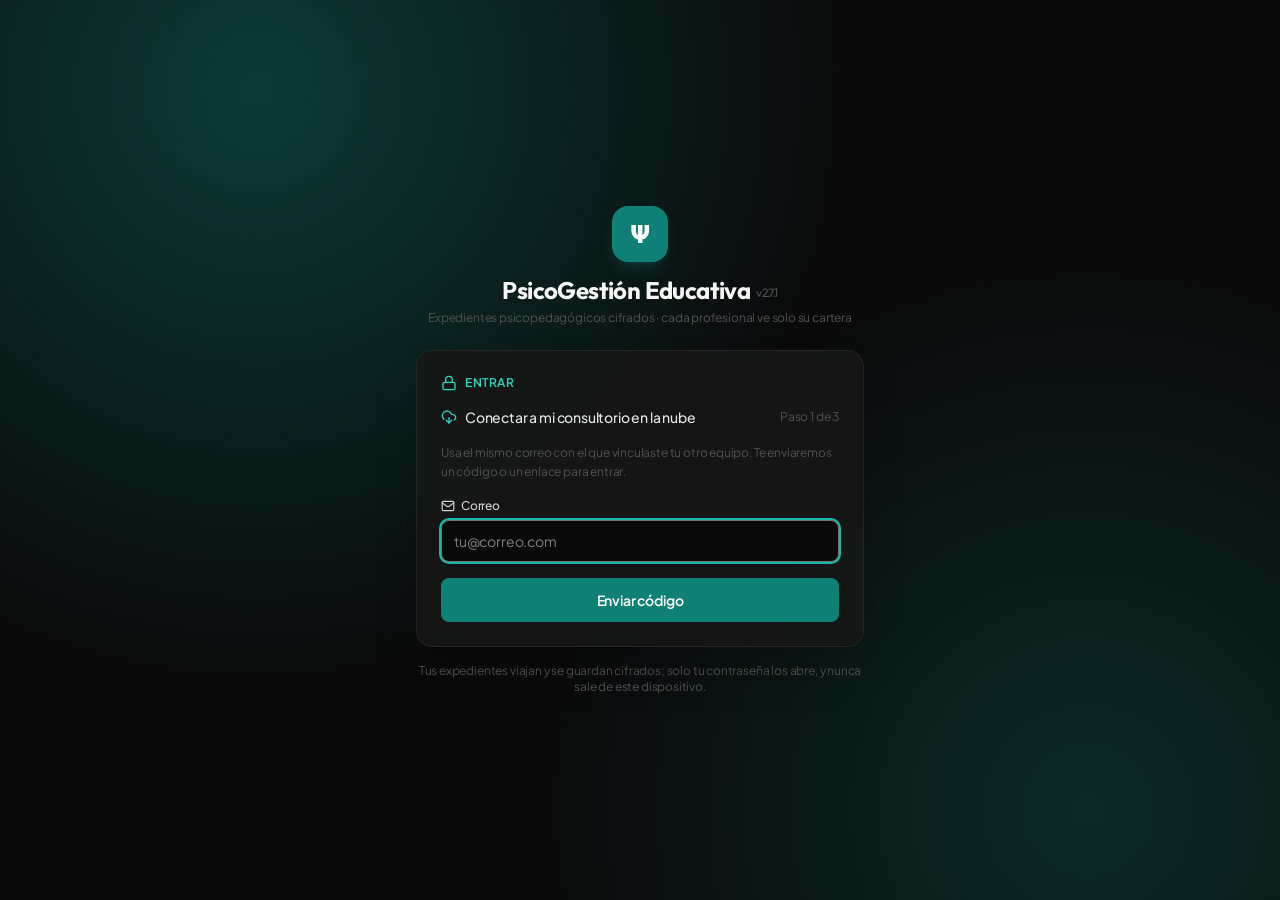
==== commit 3b28141d: "Publicar PsicoGestión web 2.7.1" ====
--- a/index.html
+++ b/index.html
@@ -9,7 +9,7 @@
     <meta property="og:description" content="Plataforma de gestión clínica y psicopedagógica para psicólogas educativas en la República Dominicana: expedientes MMI, planificación MINERD y sugerencias clínicas basadas en evidencia." />
     <meta property="og:type" content="website" />
     <meta name="twitter:card" content="summary_large_image" />
-    <script type="module" crossorigin src="./assets/index-CZDv0cRb.js"></script>
+    <script type="module" crossorigin src="./assets/index-BzQFoZjJ.js"></script>
     <link rel="modulepreload" crossorigin href="./assets/jsx-runtime-DphrNBlM.js">
     <link rel="modulepreload" crossorigin href="./assets/info-CPLtgK1U.js">
     <link rel="modulepreload" crossorigin href="./assets/bot-CpuEfLK_.js">
@@ -19,9 +19,9 @@
     <link rel="modulepreload" crossorigin href="./assets/shield-alert-D29U7Gv5.js">
     <link rel="modulepreload" crossorigin href="./assets/refresh-cw-CUGM2Apr.js">
     <link rel="modulepreload" crossorigin href="./assets/webState-YJmeLx0N.js">
-    <link rel="modulepreload" crossorigin href="./assets/platform-BM_vQ7hx.js">
+    <link rel="modulepreload" crossorigin href="./assets/platform-DWqN3I3i.js">
     <link rel="modulepreload" crossorigin href="./assets/aiTasks-Bju8ra-U.js">
-    <link rel="stylesheet" crossorigin href="./assets/index-B_rud1Ob.css">
+    <link rel="stylesheet" crossorigin href="./assets/index-BAMt8cDA.css">
       <link rel="manifest" href="./manifest.webmanifest" />
     <meta name="theme-color" content="#0f766e" />
     <meta name="mobile-web-app-capable" content="yes" />
--- a/assets/index-BAMt8cDA.css
+++ b/assets/index-BAMt8cDA.css
@@ -0,0 +1 @@
+@font-face{font-family:Outfit;font-style:normal;font-display:swap;font-weight:400;src:url(./outfit-latin-400-normal-BGsTXAXT.woff2)format("woff2"),url(./outfit-latin-400-normal-DMwTpYkH.woff)format("woff")}@font-face{font-family:Outfit;font-style:normal;font-display:swap;font-weight:500;src:url(./outfit-latin-500-normal-DKnIMDSk.woff2)format("woff2"),url(./outfit-latin-500-normal-ClnHRwRh.woff)format("woff")}@font-face{font-family:Outfit;font-style:normal;font-display:swap;font-weight:600;src:url(./outfit-latin-600-normal-B7SfZ07L.woff2)format("woff2"),url(./outfit-latin-600-normal-BEfTtDA7.woff)format("woff")}@font-face{font-family:Outfit;font-style:normal;font-display:swap;font-weight:700;src:url(./outfit-latin-700-normal-Cu9v6i1X.woff2)format("woff2"),url(./outfit-latin-700-normal-D4itBLBr.woff)format("woff")}@font-face{font-family:Plus Jakarta Sans;font-style:normal;font-display:swap;font-weight:400;src:url(./plus-jakarta-sans-latin-400-normal-Dhut76fR.woff2)format("woff2"),url(./plus-jakarta-sans-latin-400-normal-BDKaGhyp.woff)format("woff")}@font-face{font-family:Plus Jakarta Sans;font-style:normal;font-display:swap;font-weight:500;src:url(./plus-jakarta-sans-latin-500-normal-Bf-nb4oT.woff2)format("woff2"),url(./plus-jakarta-sans-latin-500-normal-DYtqi0QS.woff)format("woff")}@font-face{font-family:Plus Jakarta Sans;font-style:normal;font-display:swap;font-weight:600;src:url(./plus-jakarta-sans-latin-600-normal-DLTa1BUW.woff2)format("woff2"),url(./plus-jakarta-sans-latin-600-normal-BR_Ojra4.woff)format("woff")}@font-face{font-family:Plus Jakarta Sans;font-style:normal;font-display:swap;font-weight:700;src:url(./plus-jakarta-sans-latin-700-normal-CfpNZvy6.woff2)format("woff2"),url(./plus-jakarta-sans-latin-700-normal-DqEcQeE5.woff)format("woff")}@font-face{font-family:Plus Jakarta Sans;font-style:italic;font-display:swap;font-weight:400;src:url(./plus-jakarta-sans-latin-400-italic-D5MFNpT-.woff2)format("woff2"),url(./plus-jakarta-sans-latin-400-italic-BVaBttQe.woff)format("woff")}@font-face{font-family:JetBrains Mono;font-style:normal;font-display:swap;font-weight:400;src:url(./jetbrains-mono-latin-400-normal-V6pRDFza.woff2)format("woff2"),url(./jetbrains-mono-latin-400-normal-6-qcROiO.woff)format("woff")}@font-face{font-family:JetBrains Mono;font-style:normal;font-display:swap;font-weight:500;src:url(./jetbrains-mono-latin-500-normal-BWZEU5yA.woff2)format("woff2"),url(./jetbrains-mono-latin-500-normal-CJOVTJB7.woff)format("woff")}@layer properties{@supports (((-webkit-hyphens:none)) and (not (margin-trim:inline))) or ((-moz-orient:inline) and (not (color:rgb(from red r g b)))){*,:before,:after,::backdrop{--tw-translate-x:0;--tw-translate-y:0;--tw-translate-z:0;--tw-space-y-reverse:0;--tw-divide-y-reverse:0;--tw-border-style:solid;--tw-leading:initial;--tw-font-weight:initial;--tw-tracking:initial;--tw-ordinal:initial;--tw-slashed-zero:initial;--tw-numeric-figure:initial;--tw-numeric-spacing:initial;--tw-numeric-fraction:initial;--tw-shadow:0 0 #0000;--tw-shadow-color:initial;--tw-shadow-alpha:100%;--tw-inset-shadow:0 0 #0000;--tw-inset-shadow-color:initial;--tw-inset-shadow-alpha:100%;--tw-ring-color:initial;--tw-ring-shadow:0 0 #0000;--tw-inset-ring-color:initial;--tw-inset-ring-shadow:0 0 #0000;--tw-ring-inset:initial;--tw-ring-offset-width:0px;--tw-ring-offset-color:#fff;--tw-ring-offset-shadow:0 0 #0000;--tw-outline-style:solid;--tw-blur:initial;--tw-brightness:initial;--tw-contrast:initial;--tw-grayscale:initial;--tw-hue-rotate:initial;--tw-invert:initial;--tw-opacity:initial;--tw-saturate:initial;--tw-sepia:initial;--tw-drop-shadow:initial;--tw-drop-shadow-color:initial;--tw-drop-shadow-alpha:100%;--tw-drop-shadow-size:initial;--tw-backdrop-blur:initial;--tw-backdrop-brightness:initial;--tw-backdrop-contrast:initial;--tw-backdrop-grayscale:initial;--tw-backdrop-hue-rotate:initial;--tw-backdrop-invert:initial;--tw-backdrop-opacity:initial;--tw-backdrop-saturate:initial;--tw-backdrop-sepia:initial;--tw-duration:initial;--tw-scale-x:1;--tw-scale-y:1;--tw-scale-z:1}}}@layer theme{:root,:host{--font-sans:-apple-system, BlinkMacSystemFont, "Segoe UI", Roboto, "Helvetica Neue", "Noto Sans", Arial, sans-serif, "Apple Color Emoji", "Segoe UI Emoji", "Segoe UI Symbol", "Noto Color Emoji";--font-mono:ui-monospace, SFMono-Regular, Menlo, Monaco, Consolas, "Liberation Mono", "Courier New", monospace;--color-orange-50:oklch(98% .016 73.684);--color-orange-100:oklch(95.4% .038 75.164);--color-orange-200:oklch(90.1% .076 70.697);--color-orange-300:oklch(83.7% .128 66.29);--color-orange-500:oklch(70.5% .213 47.604);--color-orange-700:oklch(55.3% .195 38.402);--color-orange-800:oklch(47% .157 37.304);--color-orange-900:oklch(40.8% .123 38.172);--color-orange-950:oklch(26.6% .079 36.259);--color-amber-50:oklch(98.7% .022 95.277);--color-amber-100:oklch(96.2% .059 95.617);--color-amber-200:oklch(92.4% .12 95.746);--color-amber-300:oklch(87.9% .169 91.605);--color-amber-400:oklch(82.8% .189 84.429);--color-amber-500:oklch(76.9% .188 70.08);--color-amber-600:oklch(66.6% .179 58.318);--color-amber-700:oklch(55.5% .163 48.998);--color-amber-800:oklch(47.3% .137 46.201);--color-amber-900:oklch(41.4% .112 45.904);--color-amber-950:oklch(27.9% .077 45.635);--color-emerald-50:oklch(97.9% .021 166.113);--color-emerald-100:oklch(95% .052 163.051);--color-emerald-200:oklch(90.5% .093 164.15);--color-emerald-300:oklch(84.5% .143 164.978);--color-emerald-400:oklch(76.5% .177 163.223);--color-emerald-500:oklch(69.6% .17 162.48);--color-emerald-600:oklch(59.6% .145 163.225);--color-emerald-700:oklch(50.8% .118 165.612);--color-emerald-800:oklch(43.2% .095 166.913);--color-emerald-900:oklch(37.8% .077 168.94);--color-emerald-950:oklch(26.2% .051 172.552);--color-teal-50:oklch(98.4% .014 180.72);--color-teal-100:oklch(95.3% .051 180.801);--color-teal-200:oklch(91% .096 180.426);--color-teal-300:oklch(85.5% .138 181.071);--color-teal-400:oklch(77.7% .152 181.912);--color-teal-500:oklch(70.4% .14 182.503);--color-teal-600:oklch(60% .118 184.704);--color-teal-700:oklch(51.1% .096 186.391);--color-teal-800:oklch(43.7% .078 188.216);--color-teal-900:oklch(38.6% .063 188.416);--color-teal-950:oklch(27.7% .046 192.524);--color-sky-50:oklch(97.7% .013 236.62);--color-sky-100:oklch(95.1% .026 236.824);--color-sky-200:oklch(90.1% .058 230.902);--color-sky-300:oklch(82.8% .111 230.318);--color-sky-400:oklch(74.6% .16 232.661);--color-sky-500:oklch(68.5% .169 237.323);--color-sky-600:oklch(58.8% .158 241.966);--color-sky-700:oklch(50% .134 242.749);--color-sky-800:oklch(44.3% .11 240.79);--color-sky-900:oklch(39.1% .09 240.876);--color-sky-950:oklch(29.3% .066 243.157);--color-indigo-500:oklch(58.5% .233 277.117);--color-violet-100:oklch(94.3% .029 294.588);--color-violet-300:oklch(81.1% .111 293.571);--color-violet-700:oklch(49.1% .27 292.581);--color-violet-950:oklch(28.3% .141 291.089);--color-rose-50:oklch(96.9% .015 12.422);--color-rose-100:oklch(94.1% .03 12.58);--color-rose-200:oklch(89.2% .058 10.001);--color-rose-300:oklch(81% .117 11.638);--color-rose-400:oklch(71.2% .194 13.428);--color-rose-500:oklch(64.5% .246 16.439);--color-rose-600:oklch(58.6% .253 17.585);--color-rose-700:oklch(51.4% .222 16.935);--color-rose-800:oklch(45.5% .188 13.697);--color-rose-900:oklch(41% .159 10.272);--color-rose-950:oklch(27.1% .105 12.094);--color-neutral-50:oklch(98.5% 0 none);--color-neutral-100:oklch(97% 0 none);--color-neutral-200:oklch(92.2% 0 none);--color-neutral-300:oklch(87% 0 none);--color-neutral-400:oklch(70.8% 0 none);--color-neutral-500:oklch(55.6% 0 none);--color-neutral-600:oklch(43.9% 0 none);--color-neutral-700:oklch(37.1% 0 none);--color-neutral-800:oklch(26.9% 0 none);--color-neutral-900:oklch(20.5% 0 none);--color-neutral-950:oklch(14.5% 0 none);--color-black:#000;--color-white:#fff;--spacing:.25rem;--container-xs:20rem;--container-sm:24rem;--container-md:28rem;--container-lg:32rem;--container-xl:36rem;--container-2xl:42rem;--container-3xl:48rem;--container-4xl:56rem;--container-5xl:64rem;--text-xs:.75rem;--text-xs--line-height:calc(1 / .75);--text-sm:.875rem;--text-sm--line-height:calc(1.25 / .875);--text-base:1rem;--text-base--line-height:calc(1.5 / 1);--text-lg:1.125rem;--text-lg--line-height:calc(1.75 / 1.125);--text-xl:1.25rem;--text-xl--line-height:calc(1.75 / 1.25);--text-2xl:1.5rem;--text-2xl--line-height:calc(2 / 1.5);--text-3xl:1.875rem;--text-3xl--line-height:calc(2.25 / 1.875);--text-5xl:3rem;--text-5xl--line-height:1;--text-7xl:4.5rem;--text-7xl--line-height:1;--font-weight-normal:400;--font-weight-medium:500;--font-weight-semibold:600;--font-weight-bold:700;--font-weight-extrabold:800;--font-weight-black:900;--tracking-tight:-.025em;--tracking-wide:.025em;--tracking-wider:.05em;--tracking-widest:.1em;--leading-tight:1.25;--leading-snug:1.375;--leading-relaxed:1.625;--radius-md:.375rem;--radius-lg:.5rem;--radius-xl:.75rem;--radius-2xl:1rem;--animate-spin:spin 1s linear infinite;--animate-pulse:pulse 2s cubic-bezier(.4, 0, .6, 1) infinite;--blur-xs:4px;--blur-sm:8px;--blur-md:12px;--default-transition-duration:.15s;--default-transition-timing-function:cubic-bezier(.4, 0, .2, 1);--default-font-family:var(--font-sans);--default-mono-font-family:var(--font-mono)}}@layer base{*,:after,:before,::backdrop{box-sizing:border-box;border:0 solid;margin:0;padding:0}::file-selector-button{box-sizing:border-box;border:0 solid;margin:0;padding:0}html,:host{-webkit-text-size-adjust:100%;tab-size:4;line-height:1.5;font-family:var(--default-font-family,-apple-system, BlinkMacSystemFont, "Segoe UI", Roboto, "Helvetica Neue", "Noto Sans", Arial, sans-serif, "Apple Color Emoji", "Segoe UI Emoji", "Segoe UI Symbol", "Noto Color Emoji");font-feature-settings:var(--default-font-feature-settings,normal);font-variation-settings:var(--default-font-variation-settings,normal);-webkit-tap-highlight-color:transparent}hr{height:0;color:inherit;border-top-width:1px}abbr:where([title]){-webkit-text-decoration:underline dotted;text-decoration:underline dotted}h1,h2,h3,h4,h5,h6{font-size:inherit;font-weight:inherit}a{color:inherit;-webkit-text-decoration:inherit;-webkit-text-decoration:inherit;-webkit-text-decoration:inherit;-webkit-text-decoration:inherit;text-decoration:inherit}b,strong{font-weight:bolder}code,kbd,samp,pre{font-family:var(--default-mono-font-family,ui-monospace, SFMono-Regular, Menlo, Monaco, Consolas, "Liberation Mono", "Courier New", monospace);font-feature-settings:var(--default-mono-font-feature-settings,normal);font-variation-settings:var(--default-mono-font-variation-settings,normal);font-size:1em}small{font-size:80%}sub,sup{vertical-align:baseline;font-size:75%;line-height:0;position:relative}sub{bottom:-.25em}sup{top:-.5em}table{text-indent:0;border-color:inherit;border-collapse:collapse}:-moz-focusring:where(:not(iframe)){outline:auto}progress{vertical-align:baseline}summary{display:list-item}ol,ul,menu{list-style:none}img,svg,video,canvas,audio,iframe,embed,object{vertical-align:middle;display:block}img,video{max-width:100%;height:auto}button,input,select,optgroup,textarea{font:inherit;font-feature-settings:inherit;font-variation-settings:inherit;letter-spacing:inherit;color:inherit;opacity:1;background-color:#0000;border-radius:0}::file-selector-button{font:inherit;font-feature-settings:inherit;font-variation-settings:inherit;letter-spacing:inherit;color:inherit;opacity:1;background-color:#0000;border-radius:0}:where(select:is([multiple],[size])) optgroup{font-weight:bolder}:where(select:is([multiple],[size])) optgroup option{padding-inline-start:20px}::file-selector-button{margin-inline-end:4px}::placeholder{opacity:1}@supports (not ((-webkit-appearance:-apple-pay-button))) or (contain-intrinsic-size:1px){::placeholder{color:currentColor}@supports (color:color-mix(in lab, red, red)){::placeholder{color:color-mix(in oklab, currentcolor 50%, transparent)}}}textarea{resize:vertical}::-webkit-search-decoration{-webkit-appearance:none}::-webkit-date-and-time-value{min-height:1lh;text-align:inherit}::-webkit-datetime-edit{display:inline-flex}::-webkit-datetime-edit-fields-wrapper{padding:0}::-webkit-datetime-edit{padding-block:0}::-webkit-datetime-edit-year-field{padding-block:0}::-webkit-datetime-edit-month-field{padding-block:0}::-webkit-datetime-edit-day-field{padding-block:0}::-webkit-datetime-edit-hour-field{padding-block:0}::-webkit-datetime-edit-minute-field{padding-block:0}::-webkit-datetime-edit-second-field{padding-block:0}::-webkit-datetime-edit-millisecond-field{padding-block:0}::-webkit-datetime-edit-meridiem-field{padding-block:0}::-webkit-calendar-picker-indicator{line-height:1}:-moz-ui-invalid{box-shadow:none}button,input:where([type=button],[type=reset],[type=submit]){appearance:button}::file-selector-button{appearance:button}::-webkit-inner-spin-button{height:auto}::-webkit-outer-spin-button{height:auto}[hidden]:where(:not([hidden=until-found])){display:none!important}:root{--font-sans:"Plus Jakarta Sans", system-ui, -apple-system, BlinkMacSystemFont, "Segoe UI", Roboto, sans-serif;--font-display:"Outfit", "Plus Jakarta Sans", system-ui, sans-serif;--font-mono:"JetBrains Mono", monospace;--lightningcss-light:initial;--lightningcss-dark: ;color-scheme:light;--header-h:4rem}@media (height<=700px){:root{--header-h:3rem}}.dark{--lightningcss-light: ;--lightningcss-dark:initial;color-scheme:dark}body{font-family:var(--font-sans);letter-spacing:-.011em}:where(button,a,[role=button],[role=option]):focus-visible{outline:2px solid var(--color-teal-700);outline-offset:2px}::selection{background:var(--color-teal-200);color:var(--color-teal-900)}h1,h2,h3,h4,.font-display{font-family:var(--font-display);letter-spacing:-.02em}::-webkit-scrollbar{width:6px;height:6px}::-webkit-scrollbar-track{background:0 0}::-webkit-scrollbar-thumb{background:#96969640;border-radius:9999px}::-webkit-scrollbar-thumb:hover{background:#96969673}}@layer components;@layer utilities{.pointer-events-auto{pointer-events:auto}.pointer-events-none{pointer-events:none}.visible{visibility:visible}.sr-only{clip-path:inset(50%);white-space:nowrap;border-width:0;width:1px;height:1px;margin:-1px;padding:0;position:absolute;overflow:hidden}.absolute{position:absolute}.fixed{position:fixed}.relative{position:relative}.static{position:static}.sticky{position:sticky}.inset-0{inset:0}.inset-y-0{inset-block:0}.-top-0\.5{top:calc(var(--spacing) * -.5)}.top-0{top:0}.top-0\.5{top:calc(var(--spacing) * .5)}.top-1{top:var(--spacing)}.top-1\.5{top:calc(var(--spacing) * 1.5)}.top-1\/2{top:50%}.top-2{top:calc(var(--spacing) * 2)}.top-3{top:calc(var(--spacing) * 3)}.top-\[var\(--header-h\)\]{top:var(--header-h)}.-right-0\.5{right:calc(var(--spacing) * -.5)}.-right-1{right:calc(var(--spacing) * -1)}.right-0{right:0}.right-0\.5{right:calc(var(--spacing) * .5)}.right-1{right:var(--spacing)}.right-1\.5{right:calc(var(--spacing) * 1.5)}.right-2{right:calc(var(--spacing) * 2)}.right-2\.5{right:calc(var(--spacing) * 2.5)}.right-3{right:calc(var(--spacing) * 3)}.right-4{right:calc(var(--spacing) * 4)}.right-\[calc\(50\%-1\.25rem\)\]{right:calc(50% - 1.25rem)}.-bottom-1{bottom:calc(var(--spacing) * -1)}.bottom-0{bottom:0}.bottom-18{bottom:calc(var(--spacing) * 18)}.bottom-20{bottom:calc(var(--spacing) * 20)}.bottom-full{bottom:100%}.-left-3\.5{left:calc(var(--spacing) * -3.5)}.left-0{left:0}.left-2\.5{left:calc(var(--spacing) * 2.5)}.left-3{left:calc(var(--spacing) * 3)}.left-3\.5{left:calc(var(--spacing) * 3.5)}.left-4{left:calc(var(--spacing) * 4)}.z-0{z-index:0}.z-10{z-index:10}.z-20{z-index:20}.z-40{z-index:40}.z-50{z-index:50}.z-\[60\]{z-index:60}.z-\[65\]{z-index:65}.z-\[70\]{z-index:70}.z-\[80\]{z-index:80}.container{width:100%}@media (width>=40rem){.container{max-width:40rem}}@media (width>=48rem){.container{max-width:48rem}}@media (width>=64rem){.container{max-width:64rem}}@media (width>=80rem){.container{max-width:80rem}}@media (width>=96rem){.container{max-width:96rem}}.mx-1{margin-inline:var(--spacing)}.mx-auto{margin-inline:auto}.my-auto{margin-block:auto}.mt-0\.5{margin-top:calc(var(--spacing) * .5)}.mt-1{margin-top:var(--spacing)}.mt-1\.5{margin-top:calc(var(--spacing) * 1.5)}.mt-2{margin-top:calc(var(--spacing) * 2)}.mt-3{margin-top:calc(var(--spacing) * 3)}.mt-4{margin-top:calc(var(--spacing) * 4)}.mt-5{margin-top:calc(var(--spacing) * 5)}.mr-1{margin-right:var(--spacing)}.mr-4{margin-right:calc(var(--spacing) * 4)}.mb-0\.5{margin-bottom:calc(var(--spacing) * .5)}.mb-1{margin-bottom:var(--spacing)}.mb-1\.5{margin-bottom:calc(var(--spacing) * 1.5)}.mb-2{margin-bottom:calc(var(--spacing) * 2)}.mb-3{margin-bottom:calc(var(--spacing) * 3)}.mb-4{margin-bottom:calc(var(--spacing) * 4)}.mb-6{margin-bottom:calc(var(--spacing) * 6)}.ml-1{margin-left:var(--spacing)}.ml-1\.5{margin-left:calc(var(--spacing) * 1.5)}.ml-2{margin-left:calc(var(--spacing) * 2)}.ml-3{margin-left:calc(var(--spacing) * 3)}.ml-5{margin-left:calc(var(--spacing) * 5)}.ml-6{margin-left:calc(var(--spacing) * 6)}.ml-8{margin-left:calc(var(--spacing) * 8)}.ml-auto{margin-left:auto}.line-clamp-2{-webkit-line-clamp:2;-webkit-box-orient:vertical;display:-webkit-box;overflow:hidden}.block{display:block}.contents{display:contents}.flex{display:flex}.grid{display:grid}.hidden{display:none}.inline{display:inline}.inline-block{display:inline-block}.inline-flex{display:inline-flex}.table{display:table}.h-0\.5{height:calc(var(--spacing) * .5)}.h-1{height:var(--spacing)}.h-1\.5{height:calc(var(--spacing) * 1.5)}.h-2{height:calc(var(--spacing) * 2)}.h-2\.5{height:calc(var(--spacing) * 2.5)}.h-3{height:calc(var(--spacing) * 3)}.h-3\.5{height:calc(var(--spacing) * 3.5)}.h-4{height:calc(var(--spacing) * 4)}.h-5{height:calc(var(--spacing) * 5)}.h-6{height:calc(var(--spacing) * 6)}.h-7{height:calc(var(--spacing) * 7)}.h-8{height:calc(var(--spacing) * 8)}.h-9{height:calc(var(--spacing) * 9)}.h-10{height:calc(var(--spacing) * 10)}.h-11{height:calc(var(--spacing) * 11)}.h-12{height:calc(var(--spacing) * 12)}.h-14{height:calc(var(--spacing) * 14)}.h-16{height:calc(var(--spacing) * 16)}.h-20{height:calc(var(--spacing) * 20)}.h-24{height:calc(var(--spacing) * 24)}.h-28{height:calc(var(--spacing) * 28)}.h-40{height:calc(var(--spacing) * 40)}.h-64{height:calc(var(--spacing) * 64)}.h-\[calc\(100dvh-var\(--header-h\)\)\]{height:calc(100dvh - var(--header-h))}.h-\[var\(--header-h\)\]{height:var(--header-h)}.h-full{height:100%}.max-h-32{max-height:calc(var(--spacing) * 32)}.max-h-36{max-height:calc(var(--spacing) * 36)}.max-h-56{max-height:calc(var(--spacing) * 56)}.max-h-64{max-height:calc(var(--spacing) * 64)}.max-h-72{max-height:calc(var(--spacing) * 72)}.max-h-80{max-height:calc(var(--spacing) * 80)}.max-h-\[58vh\]{max-height:58vh}.max-h-\[75vh\]{max-height:75vh}.max-h-\[90vh\]{max-height:90vh}.max-h-\[92dvh\]{max-height:92dvh}.max-h-\[92vh\]{max-height:92vh}.max-h-\[95vh\]{max-height:95vh}.max-h-\[500px\]{max-height:500px}.min-h-8{min-height:calc(var(--spacing) * 8)}.min-h-9{min-height:calc(var(--spacing) * 9)}.min-h-10{min-height:calc(var(--spacing) * 10)}.min-h-11{min-height:calc(var(--spacing) * 11)}.min-h-\[36px\]{min-height:36px}.min-h-\[40vh\]{min-height:40vh}.min-h-\[44px\]{min-height:44px}.min-h-\[46px\]{min-height:46px}.min-h-\[60px\]{min-height:60px}.min-h-\[70px\]{min-height:70px}.min-h-\[90px\]{min-height:90px}.min-h-\[300px\]{min-height:300px}.min-h-screen{min-height:100vh}.w-1{width:var(--spacing)}.w-2{width:calc(var(--spacing) * 2)}.w-2\.5{width:calc(var(--spacing) * 2.5)}.w-2\/3{width:66.6667%}.w-3{width:calc(var(--spacing) * 3)}.w-3\.5{width:calc(var(--spacing) * 3.5)}.w-3\/5{width:60%}.w-4{width:calc(var(--spacing) * 4)}.w-4\/5{width:80%}.w-5{width:calc(var(--spacing) * 5)}.w-6{width:calc(var(--spacing) * 6)}.w-7{width:calc(var(--spacing) * 7)}.w-8{width:calc(var(--spacing) * 8)}.w-9{width:calc(var(--spacing) * 9)}.w-10{width:calc(var(--spacing) * 10)}.w-11{width:calc(var(--spacing) * 11)}.w-12{width:calc(var(--spacing) * 12)}.w-14{width:calc(var(--spacing) * 14)}.w-16{width:calc(var(--spacing) * 16)}.w-20{width:calc(var(--spacing) * 20)}.w-24{width:calc(var(--spacing) * 24)}.w-32{width:calc(var(--spacing) * 32)}.w-40{width:calc(var(--spacing) * 40)}.w-48{width:calc(var(--spacing) * 48)}.w-52{width:calc(var(--spacing) * 52)}.w-64{width:calc(var(--spacing) * 64)}.w-80{width:calc(var(--spacing) * 80)}.w-\[4\.5rem\]{width:4.5rem}.w-\[calc\(100\%-2rem\)\]{width:calc(100% - 2rem)}.w-full{width:100%}.w-px{width:1px}.max-w-2xl{max-width:var(--container-2xl)}.max-w-3xl{max-width:var(--container-3xl)}.max-w-4xl{max-width:var(--container-4xl)}.max-w-5xl{max-width:var(--container-5xl)}.max-w-\[12rem\]{max-width:12rem}.max-w-\[120px\]{max-width:120px}.max-w-\[180px\]{max-width:180px}.max-w-\[190px\]{max-width:190px}.max-w-\[220px\]{max-width:220px}.max-w-\[1600px\]{max-width:1600px}.max-w-full{max-width:100%}.max-w-lg{max-width:var(--container-lg)}.max-w-md{max-width:var(--container-md)}.max-w-prose{max-width:65ch}.max-w-sm{max-width:var(--container-sm)}.max-w-xl{max-width:var(--container-xl)}.max-w-xs{max-width:var(--container-xs)}.min-w-0{min-width:0}.min-w-4{min-width:calc(var(--spacing) * 4)}.min-w-5{min-width:calc(var(--spacing) * 5)}.min-w-11{min-width:calc(var(--spacing) * 11)}.min-w-\[16px\]{min-width:16px}.min-w-\[64px\]{min-width:64px}.min-w-\[120px\]{min-width:120px}.min-w-\[130px\]{min-width:130px}.min-w-\[140px\]{min-width:140px}.min-w-\[150px\]{min-width:150px}.min-w-\[160px\]{min-width:160px}.min-w-\[180px\]{min-width:180px}.min-w-\[200px\]{min-width:200px}.min-w-\[220px\]{min-width:220px}.min-w-\[780px\]{min-width:780px}.min-w-\[900px\]{min-width:900px}.min-w-\[980px\]{min-width:980px}.min-w-\[1180px\]{min-width:1180px}.flex-1{flex:1}.shrink-0{flex-shrink:0}.border-collapse{border-collapse:collapse}.-translate-y-1\/2{--tw-translate-y:calc(calc(1 / 2 * 100%) * -1);translate:var(--tw-translate-x) var(--tw-translate-y)}.-rotate-45{rotate:-45deg}.animate-pulse{animation:var(--animate-pulse)}.animate-spin{animation:var(--animate-spin)}.cursor-pointer{cursor:pointer}.resize{resize:both}.resize-none{resize:none}.resize-y{resize:vertical}.\[scrollbar-width\:none\]{scrollbar-width:none}.list-inside{list-style-position:inside}.list-disc{list-style-type:disc}.grid-cols-1{grid-template-columns:repeat(1,minmax(0,1fr))}.grid-cols-2{grid-template-columns:repeat(2,minmax(0,1fr))}.grid-cols-3{grid-template-columns:repeat(3,minmax(0,1fr))}.flex-col{flex-direction:column}.flex-col-reverse{flex-direction:column-reverse}.flex-wrap{flex-wrap:wrap}.items-baseline{align-items:baseline}.items-center{align-items:center}.items-end{align-items:flex-end}.items-start{align-items:flex-start}.items-stretch{align-items:stretch}.justify-around{justify-content:space-around}.justify-between{justify-content:space-between}.justify-center{justify-content:center}.justify-end{justify-content:flex-end}.gap-0\.5{gap:calc(var(--spacing) * .5)}.gap-1{gap:var(--spacing)}.gap-1\.5{gap:calc(var(--spacing) * 1.5)}.gap-2{gap:calc(var(--spacing) * 2)}.gap-2\.5{gap:calc(var(--spacing) * 2.5)}.gap-3{gap:calc(var(--spacing) * 3)}.gap-3\.5{gap:calc(var(--spacing) * 3.5)}.gap-4{gap:calc(var(--spacing) * 4)}.gap-6{gap:calc(var(--spacing) * 6)}.gap-8{gap:calc(var(--spacing) * 8)}:where(.space-y-0\.5>:not(:last-child)){--tw-space-y-reverse:0;margin-block-start:calc(calc(var(--spacing) * .5) * var(--tw-space-y-reverse));margin-block-end:calc(calc(var(--spacing) * .5) * calc(1 - var(--tw-space-y-reverse)))}:where(.space-y-1>:not(:last-child)){--tw-space-y-reverse:0;margin-block-start:calc(var(--spacing) * var(--tw-space-y-reverse));margin-block-end:calc(var(--spacing) * calc(1 - var(--tw-space-y-reverse)))}:where(.space-y-1\.5>:not(:last-child)){--tw-space-y-reverse:0;margin-block-start:calc(calc(var(--spacing) * 1.5) * var(--tw-space-y-reverse));margin-block-end:calc(calc(var(--spacing) * 1.5) * calc(1 - var(--tw-space-y-reverse)))}:where(.space-y-2>:not(:last-child)){--tw-space-y-reverse:0;margin-block-start:calc(calc(var(--spacing) * 2) * var(--tw-space-y-reverse));margin-block-end:calc(calc(var(--spacing) * 2) * calc(1 - var(--tw-space-y-reverse)))}:where(.space-y-2\.5>:not(:last-child)){--tw-space-y-reverse:0;margin-block-start:calc(calc(var(--spacing) * 2.5) * var(--tw-space-y-reverse));margin-block-end:calc(calc(var(--spacing) * 2.5) * calc(1 - var(--tw-space-y-reverse)))}:where(.space-y-3>:not(:last-child)){--tw-space-y-reverse:0;margin-block-start:calc(calc(var(--spacing) * 3) * var(--tw-space-y-reverse));margin-block-end:calc(calc(var(--spacing) * 3) * calc(1 - var(--tw-space-y-reverse)))}:where(.space-y-3\.5>:not(:last-child)){--tw-space-y-reverse:0;margin-block-start:calc(calc(var(--spacing) * 3.5) * var(--tw-space-y-reverse));margin-block-end:calc(calc(var(--spacing) * 3.5) * calc(1 - var(--tw-space-y-reverse)))}:where(.space-y-4>:not(:last-child)){--tw-space-y-reverse:0;margin-block-start:calc(calc(var(--spacing) * 4) * var(--tw-space-y-reverse));margin-block-end:calc(calc(var(--spacing) * 4) * calc(1 - var(--tw-space-y-reverse)))}:where(.space-y-5>:not(:last-child)){--tw-space-y-reverse:0;margin-block-start:calc(calc(var(--spacing) * 5) * var(--tw-space-y-reverse));margin-block-end:calc(calc(var(--spacing) * 5) * calc(1 - var(--tw-space-y-reverse)))}:where(.space-y-6>:not(:last-child)){--tw-space-y-reverse:0;margin-block-start:calc(calc(var(--spacing) * 6) * var(--tw-space-y-reverse));margin-block-end:calc(calc(var(--spacing) * 6) * calc(1 - var(--tw-space-y-reverse)))}.gap-x-2{column-gap:calc(var(--spacing) * 2)}.gap-x-3{column-gap:calc(var(--spacing) * 3)}.gap-x-4{column-gap:calc(var(--spacing) * 4)}.gap-y-0\.5{row-gap:calc(var(--spacing) * .5)}.gap-y-1{row-gap:var(--spacing)}.gap-y-2{row-gap:calc(var(--spacing) * 2)}:where(.divide-y>:not(:last-child)){--tw-divide-y-reverse:0;border-bottom-style:var(--tw-border-style);border-top-style:var(--tw-border-style);border-top-width:calc(1px * var(--tw-divide-y-reverse));border-bottom-width:calc(1px * calc(1 - var(--tw-divide-y-reverse)))}:where(.divide-neutral-200>:not(:last-child)){border-color:var(--color-neutral-200)}.self-start{align-self:flex-start}.truncate{text-overflow:ellipsis;white-space:nowrap;overflow:hidden}.overflow-auto{overflow:auto}.overflow-hidden{overflow:hidden}.overflow-x-auto{overflow-x:auto}.overflow-x-hidden{overflow-x:hidden}.overflow-y-auto{overflow-y:auto}.rounded{border-radius:.25rem}.rounded-2xl{border-radius:var(--radius-2xl)}.rounded-full{border-radius:2147483647px}.rounded-lg{border-radius:var(--radius-lg)}.rounded-md{border-radius:var(--radius-md)}.rounded-xl{border-radius:var(--radius-xl)}.rounded-t-2xl{border-top-left-radius:var(--radius-2xl);border-top-right-radius:var(--radius-2xl)}.rounded-t-lg{border-top-left-radius:var(--radius-lg);border-top-right-radius:var(--radius-lg)}.rounded-t-xl{border-top-left-radius:var(--radius-xl);border-top-right-radius:var(--radius-xl)}.rounded-b-xl{border-bottom-right-radius:var(--radius-xl);border-bottom-left-radius:var(--radius-xl)}.border{border-style:var(--tw-border-style);border-width:1px}.border-2{border-style:var(--tw-border-style);border-width:2px}.border-t{border-top-style:var(--tw-border-style);border-top-width:1px}.border-r{border-right-style:var(--tw-border-style);border-right-width:1px}.border-b{border-bottom-style:var(--tw-border-style);border-bottom-width:1px}.border-b-2{border-bottom-style:var(--tw-border-style);border-bottom-width:2px}.border-l{border-left-style:var(--tw-border-style);border-left-width:1px}.border-dashed{--tw-border-style:dashed;border-style:dashed}.border-amber-100{border-color:var(--color-amber-100)}.border-amber-200{border-color:var(--color-amber-200)}.border-amber-300{border-color:var(--color-amber-300)}.border-amber-400{border-color:var(--color-amber-400)}.border-emerald-100{border-color:var(--color-emerald-100)}.border-emerald-200{border-color:var(--color-emerald-200)}.border-emerald-300{border-color:var(--color-emerald-300)}.border-emerald-400{border-color:var(--color-emerald-400)}.border-neutral-100{border-color:var(--color-neutral-100)}.border-neutral-200{border-color:var(--color-neutral-200)}.border-neutral-200\/60{border-color:#e5e5e599}@supports (color:color-mix(in lab, red, red)){.border-neutral-200\/60{border-color:color-mix(in oklab, var(--color-neutral-200) 60%, transparent)}}.border-neutral-200\/80{border-color:#e5e5e5cc}@supports (color:color-mix(in lab, red, red)){.border-neutral-200\/80{border-color:color-mix(in oklab, var(--color-neutral-200) 80%, transparent)}}.border-neutral-300{border-color:var(--color-neutral-300)}.border-neutral-700{border-color:var(--color-neutral-700)}.border-neutral-800{border-color:var(--color-neutral-800)}.border-orange-200{border-color:var(--color-orange-200)}.border-rose-200{border-color:var(--color-rose-200)}.border-rose-300{border-color:var(--color-rose-300)}.border-rose-400{border-color:var(--color-rose-400)}.border-rose-600{border-color:var(--color-rose-600)}.border-rose-900{border-color:var(--color-rose-900)}.border-sky-200{border-color:var(--color-sky-200)}.border-sky-300{border-color:var(--color-sky-300)}.border-sky-300\/80{border-color:#77d4ffcc}@supports (color:color-mix(in lab, red, red)){.border-sky-300\/80{border-color:color-mix(in oklab, var(--color-sky-300) 80%, transparent)}}.border-sky-500{border-color:var(--color-sky-500)}.border-teal-100{border-color:var(--color-teal-100)}.border-teal-200{border-color:var(--color-teal-200)}.border-teal-300{border-color:var(--color-teal-300)}.border-teal-500{border-color:var(--color-teal-500)}.border-teal-600{border-color:var(--color-teal-600)}.border-teal-700{border-color:var(--color-teal-700)}.border-transparent{border-color:#0000}.border-white{border-color:var(--color-white)}.bg-amber-50{background-color:var(--color-amber-50)}.bg-amber-50\/40{background-color:#fffbeb66}@supports (color:color-mix(in lab, red, red)){.bg-amber-50\/40{background-color:color-mix(in oklab, var(--color-amber-50) 40%, transparent)}}.bg-amber-50\/50{background-color:#fffbeb80}@supports (color:color-mix(in lab, red, red)){.bg-amber-50\/50{background-color:color-mix(in oklab, var(--color-amber-50) 50%, transparent)}}.bg-amber-50\/60{background-color:#fffbeb99}@supports (color:color-mix(in lab, red, red)){.bg-amber-50\/60{background-color:color-mix(in oklab, var(--color-amber-50) 60%, transparent)}}.bg-amber-100{background-color:var(--color-amber-100)}.bg-amber-500{background-color:var(--color-amber-500)}.bg-amber-500\/10{background-color:#f99c001a}@supports (color:color-mix(in lab, red, red)){.bg-amber-500\/10{background-color:color-mix(in oklab, var(--color-amber-500) 10%, transparent)}}.bg-amber-600{background-color:var(--color-amber-600)}.bg-amber-700{background-color:var(--color-amber-700)}.bg-black\/40{background-color:#0006}@supports (color:color-mix(in lab, red, red)){.bg-black\/40{background-color:color-mix(in oklab, var(--color-black) 40%, transparent)}}.bg-black\/50{background-color:#00000080}@supports (color:color-mix(in lab, red, red)){.bg-black\/50{background-color:color-mix(in oklab, var(--color-black) 50%, transparent)}}.bg-black\/60{background-color:#0009}@supports (color:color-mix(in lab, red, red)){.bg-black\/60{background-color:color-mix(in oklab, var(--color-black) 60%, transparent)}}.bg-black\/80{background-color:#000c}@supports (color:color-mix(in lab, red, red)){.bg-black\/80{background-color:color-mix(in oklab, var(--color-black) 80%, transparent)}}.bg-emerald-50{background-color:var(--color-emerald-50)}.bg-emerald-50\/40{background-color:#ecfdf566}@supports (color:color-mix(in lab, red, red)){.bg-emerald-50\/40{background-color:color-mix(in oklab, var(--color-emerald-50) 40%, transparent)}}.bg-emerald-100{background-color:var(--color-emerald-100)}.bg-emerald-500{background-color:var(--color-emerald-500)}.bg-emerald-700{background-color:var(--color-emerald-700)}.bg-neutral-50{background-color:var(--color-neutral-50)}.bg-neutral-50\/50{background-color:#fafafa80}@supports (color:color-mix(in lab, red, red)){.bg-neutral-50\/50{background-color:color-mix(in oklab, var(--color-neutral-50) 50%, transparent)}}.bg-neutral-50\/70{background-color:#fafafab3}@supports (color:color-mix(in lab, red, red)){.bg-neutral-50\/70{background-color:color-mix(in oklab, var(--color-neutral-50) 70%, transparent)}}.bg-neutral-100{background-color:var(--color-neutral-100)}.bg-neutral-200{background-color:var(--color-neutral-200)}.bg-neutral-200\/70{background-color:#e5e5e5b3}@supports (color:color-mix(in lab, red, red)){.bg-neutral-200\/70{background-color:color-mix(in oklab, var(--color-neutral-200) 70%, transparent)}}.bg-neutral-300{background-color:var(--color-neutral-300)}.bg-neutral-800{background-color:var(--color-neutral-800)}.bg-neutral-900{background-color:var(--color-neutral-900)}.bg-neutral-900\/90{background-color:#171717e6}@supports (color:color-mix(in lab, red, red)){.bg-neutral-900\/90{background-color:color-mix(in oklab, var(--color-neutral-900) 90%, transparent)}}.bg-neutral-950{background-color:var(--color-neutral-950)}.bg-neutral-950\/50{background-color:#0a0a0a80}@supports (color:color-mix(in lab, red, red)){.bg-neutral-950\/50{background-color:color-mix(in oklab, var(--color-neutral-950) 50%, transparent)}}.bg-neutral-950\/60{background-color:#0a0a0a99}@supports (color:color-mix(in lab, red, red)){.bg-neutral-950\/60{background-color:color-mix(in oklab, var(--color-neutral-950) 60%, transparent)}}.bg-orange-50{background-color:var(--color-orange-50)}.bg-orange-100{background-color:var(--color-orange-100)}.bg-orange-500{background-color:var(--color-orange-500)}.bg-rose-50{background-color:var(--color-rose-50)}.bg-rose-50\/50{background-color:#fff1f280}@supports (color:color-mix(in lab, red, red)){.bg-rose-50\/50{background-color:color-mix(in oklab, var(--color-rose-50) 50%, transparent)}}.bg-rose-100{background-color:var(--color-rose-100)}.bg-rose-500{background-color:var(--color-rose-500)}.bg-rose-600{background-color:var(--color-rose-600)}.bg-rose-700{background-color:var(--color-rose-700)}.bg-rose-950\/40{background-color:#4d021866}@supports (color:color-mix(in lab, red, red)){.bg-rose-950\/40{background-color:color-mix(in oklab, var(--color-rose-950) 40%, transparent)}}.bg-sky-50{background-color:var(--color-sky-50)}.bg-sky-50\/50{background-color:#f0f9ff80}@supports (color:color-mix(in lab, red, red)){.bg-sky-50\/50{background-color:color-mix(in oklab, var(--color-sky-50) 50%, transparent)}}.bg-sky-50\/60{background-color:#f0f9ff99}@supports (color:color-mix(in lab, red, red)){.bg-sky-50\/60{background-color:color-mix(in oklab, var(--color-sky-50) 60%, transparent)}}.bg-sky-100{background-color:var(--color-sky-100)}.bg-sky-700{background-color:var(--color-sky-700)}.bg-teal-50{background-color:var(--color-teal-50)}.bg-teal-50\/30{background-color:#f0fdfa4d}@supports (color:color-mix(in lab, red, red)){.bg-teal-50\/30{background-color:color-mix(in oklab, var(--color-teal-50) 30%, transparent)}}.bg-teal-50\/40{background-color:#f0fdfa66}@supports (color:color-mix(in lab, red, red)){.bg-teal-50\/40{background-color:color-mix(in oklab, var(--color-teal-50) 40%, transparent)}}.bg-teal-50\/50{background-color:#f0fdfa80}@supports (color:color-mix(in lab, red, red)){.bg-teal-50\/50{background-color:color-mix(in oklab, var(--color-teal-50) 50%, transparent)}}.bg-teal-50\/60{background-color:#f0fdfa99}@supports (color:color-mix(in lab, red, red)){.bg-teal-50\/60{background-color:color-mix(in oklab, var(--color-teal-50) 60%, transparent)}}.bg-teal-100{background-color:var(--color-teal-100)}.bg-teal-400{background-color:var(--color-teal-400)}.bg-teal-500{background-color:var(--color-teal-500)}.bg-teal-600{background-color:var(--color-teal-600)}.bg-teal-600\/20{background-color:#00958833}@supports (color:color-mix(in lab, red, red)){.bg-teal-600\/20{background-color:color-mix(in oklab, var(--color-teal-600) 20%, transparent)}}.bg-teal-700{background-color:var(--color-teal-700)}.bg-teal-950\/40{background-color:#022f2e66}@supports (color:color-mix(in lab, red, red)){.bg-teal-950\/40{background-color:color-mix(in oklab, var(--color-teal-950) 40%, transparent)}}.bg-transparent{background-color:#0000}.bg-violet-100{background-color:var(--color-violet-100)}.bg-white{background-color:var(--color-white)}.bg-white\/80{background-color:#fffc}@supports (color:color-mix(in lab, red, red)){.bg-white\/80{background-color:color-mix(in oklab, var(--color-white) 80%, transparent)}}.bg-white\/95{background-color:#fffffff2}@supports (color:color-mix(in lab, red, red)){.bg-white\/95{background-color:color-mix(in oklab, var(--color-white) 95%, transparent)}}.bg-\[radial-gradient\(circle_at_20\%_10\%\,rgba\(13\,148\,136\,0\.35\)\,transparent_45\%\)\,radial-gradient\(circle_at_85\%_90\%\,rgba\(20\,184\,166\,0\.18\)\,transparent_40\%\)\]{background-image:radial-gradient(circle at 20% 10%,#0d948859,#0000 45%),radial-gradient(circle at 85% 90%,#14b8a62e,#0000 40%)}.fill-white{fill:var(--color-white)}.object-contain{object-fit:contain}.object-cover{object-fit:cover}.p-0{padding:0}.p-0\.5{padding:calc(var(--spacing) * .5)}.p-1{padding:var(--spacing)}.p-1\.5{padding:calc(var(--spacing) * 1.5)}.p-2{padding:calc(var(--spacing) * 2)}.p-2\.5{padding:calc(var(--spacing) * 2.5)}.p-3{padding:calc(var(--spacing) * 3)}.p-3\.5{padding:calc(var(--spacing) * 3.5)}.p-4{padding:calc(var(--spacing) * 4)}.p-5{padding:calc(var(--spacing) * 5)}.p-6{padding:calc(var(--spacing) * 6)}.p-8{padding:calc(var(--spacing) * 8)}.px-0{padding-inline:0}.px-0\.5{padding-inline:calc(var(--spacing) * .5)}.px-1{padding-inline:var(--spacing)}.px-1\.5{padding-inline:calc(var(--spacing) * 1.5)}.px-2{padding-inline:calc(var(--spacing) * 2)}.px-2\.5{padding-inline:calc(var(--spacing) * 2.5)}.px-3{padding-inline:calc(var(--spacing) * 3)}.px-3\.5{padding-inline:calc(var(--spacing) * 3.5)}.px-4{padding-inline:calc(var(--spacing) * 4)}.px-5{padding-inline:calc(var(--spacing) * 5)}.py-0\.5{padding-block:calc(var(--spacing) * .5)}.py-1{padding-block:var(--spacing)}.py-1\.5{padding-block:calc(var(--spacing) * 1.5)}.py-2{padding-block:calc(var(--spacing) * 2)}.py-2\.5{padding-block:calc(var(--spacing) * 2.5)}.py-3{padding-block:calc(var(--spacing) * 3)}.py-4{padding-block:calc(var(--spacing) * 4)}.py-5{padding-block:calc(var(--spacing) * 5)}.py-6{padding-block:calc(var(--spacing) * 6)}.py-12{padding-block:calc(var(--spacing) * 12)}.py-16{padding-block:calc(var(--spacing) * 16)}.pt-0\.5{padding-top:calc(var(--spacing) * .5)}.pt-1{padding-top:var(--spacing)}.pt-1\.5{padding-top:calc(var(--spacing) * 1.5)}.pt-2{padding-top:calc(var(--spacing) * 2)}.pt-2\.5{padding-top:calc(var(--spacing) * 2.5)}.pt-3{padding-top:calc(var(--spacing) * 3)}.pt-4{padding-top:calc(var(--spacing) * 4)}.pt-5{padding-top:calc(var(--spacing) * 5)}.pt-6{padding-top:calc(var(--spacing) * 6)}.pt-10{padding-top:calc(var(--spacing) * 10)}.pt-\[8vh\]{padding-top:8vh}.pr-1{padding-right:var(--spacing)}.pr-2{padding-right:calc(var(--spacing) * 2)}.pr-3{padding-right:calc(var(--spacing) * 3)}.pr-4{padding-right:calc(var(--spacing) * 4)}.pr-8{padding-right:calc(var(--spacing) * 8)}.pr-10{padding-right:calc(var(--spacing) * 10)}.pb-1{padding-bottom:var(--spacing)}.pb-1\.5{padding-bottom:calc(var(--spacing) * 1.5)}.pb-2{padding-bottom:calc(var(--spacing) * 2)}.pb-3{padding-bottom:calc(var(--spacing) * 3)}.pb-4{padding-bottom:calc(var(--spacing) * 4)}.pb-24{padding-bottom:calc(var(--spacing) * 24)}.pb-\[calc\(1\.25rem\+env\(safe-area-inset-bottom\)\)\]{padding-bottom:calc(1.25rem + env(safe-area-inset-bottom))}.pb-\[env\(safe-area-inset-bottom\)\]{padding-bottom:env(safe-area-inset-bottom)}.pl-2{padding-left:calc(var(--spacing) * 2)}.pl-4{padding-left:calc(var(--spacing) * 4)}.pl-5{padding-left:calc(var(--spacing) * 5)}.pl-8{padding-left:calc(var(--spacing) * 8)}.pl-9{padding-left:calc(var(--spacing) * 9)}.pl-9\.5{padding-left:calc(var(--spacing) * 9.5)}.pl-10{padding-left:calc(var(--spacing) * 10)}.text-center{text-align:center}.text-justify{text-align:justify}.text-left{text-align:left}.text-right{text-align:right}.align-middle{vertical-align:middle}.align-top{vertical-align:top}.font-mono{font-family:var(--font-mono)}.font-sans{font-family:var(--font-sans)}.text-2xl{font-size:var(--text-2xl);line-height:var(--tw-leading,var(--text-2xl--line-height))}.text-5xl{font-size:var(--text-5xl);line-height:var(--tw-leading,var(--text-5xl--line-height))}.text-\[10px\]\/\[11px\]{font-size:10px;line-height:11px}.text-base{font-size:var(--text-base);line-height:var(--tw-leading,var(--text-base--line-height))}.text-lg{font-size:var(--text-lg);line-height:var(--tw-leading,var(--text-lg--line-height))}.text-sm{font-size:var(--text-sm);line-height:var(--tw-leading,var(--text-sm--line-height))}.text-xl{font-size:var(--text-xl);line-height:var(--tw-leading,var(--text-xl--line-height))}.text-xs{font-size:var(--text-xs);line-height:var(--tw-leading,var(--text-xs--line-height))}.text-\[9px\]{font-size:9px}.text-\[10px\]{font-size:10px}.text-\[11px\]{font-size:11px}.leading-4{--tw-leading:calc(var(--spacing) * 4);line-height:calc(var(--spacing) * 4)}.leading-relaxed{--tw-leading:var(--leading-relaxed);line-height:var(--leading-relaxed)}.leading-snug{--tw-leading:var(--leading-snug);line-height:var(--leading-snug)}.leading-tight{--tw-leading:var(--leading-tight);line-height:var(--leading-tight)}.font-black{--tw-font-weight:var(--font-weight-black);font-weight:var(--font-weight-black)}.font-bold{--tw-font-weight:var(--font-weight-bold);font-weight:var(--font-weight-bold)}.font-extrabold{--tw-font-weight:var(--font-weight-extrabold);font-weight:var(--font-weight-extrabold)}.font-medium{--tw-font-weight:var(--font-weight-medium);font-weight:var(--font-weight-medium)}.font-normal{--tw-font-weight:var(--font-weight-normal);font-weight:var(--font-weight-normal)}.font-semibold{--tw-font-weight:var(--font-weight-semibold);font-weight:var(--font-weight-semibold)}.tracking-\[0\.4em\]{--tw-tracking:.4em;letter-spacing:.4em}.tracking-tight{--tw-tracking:var(--tracking-tight);letter-spacing:var(--tracking-tight)}.tracking-wide{--tw-tracking:var(--tracking-wide);letter-spacing:var(--tracking-wide)}.tracking-wider{--tw-tracking:var(--tracking-wider);letter-spacing:var(--tracking-wider)}.tracking-widest{--tw-tracking:var(--tracking-widest);letter-spacing:var(--tracking-widest)}.break-words{overflow-wrap:break-word}.break-all{word-break:break-all}.whitespace-nowrap{white-space:nowrap}.whitespace-pre{white-space:pre}.whitespace-pre-line{white-space:pre-line}.whitespace-pre-wrap{white-space:pre-wrap}.text-\[9px\|10px\|11px\]{color:9px|10px|11px}.text-amber-500{color:var(--color-amber-500)}.text-amber-600{color:var(--color-amber-600)}.text-amber-700{color:var(--color-amber-700)}.text-amber-800{color:var(--color-amber-800)}.text-amber-800\/80{color:#953d00cc}@supports (color:color-mix(in lab, red, red)){.text-amber-800\/80{color:color-mix(in oklab, var(--color-amber-800) 80%, transparent)}}.text-amber-900{color:var(--color-amber-900)}.text-amber-900\/80{color:#7b3306cc}@supports (color:color-mix(in lab, red, red)){.text-amber-900\/80{color:color-mix(in oklab, var(--color-amber-900) 80%, transparent)}}.text-amber-950{color:var(--color-amber-950)}.text-emerald-600{color:var(--color-emerald-600)}.text-emerald-700{color:var(--color-emerald-700)}.text-emerald-800{color:var(--color-emerald-800)}.text-emerald-900{color:var(--color-emerald-900)}.text-indigo-500{color:var(--color-indigo-500)}.text-neutral-100{color:var(--color-neutral-100)}.text-neutral-200{color:var(--color-neutral-200)}.text-neutral-300{color:var(--color-neutral-300)}.text-neutral-400{color:var(--color-neutral-400)}.text-neutral-500{color:var(--color-neutral-500)}.text-neutral-600{color:var(--color-neutral-600)}.text-neutral-700{color:var(--color-neutral-700)}.text-neutral-800{color:var(--color-neutral-800)}.text-neutral-900{color:var(--color-neutral-900)}.text-neutral-950{color:var(--color-neutral-950)}.text-orange-700{color:var(--color-orange-700)}.text-orange-900{color:var(--color-orange-900)}.text-rose-300{color:var(--color-rose-300)}.text-rose-500{color:var(--color-rose-500)}.text-rose-600{color:var(--color-rose-600)}.text-rose-600\/20{color:#e7004433}@supports (color:color-mix(in lab, red, red)){.text-rose-600\/20{color:color-mix(in oklab, var(--color-rose-600) 20%, transparent)}}.text-rose-700{color:var(--color-rose-700)}.text-rose-800{color:var(--color-rose-800)}.text-rose-900{color:var(--color-rose-900)}.text-sky-500{color:var(--color-sky-500)}.text-sky-600{color:var(--color-sky-600)}.text-sky-600\/60{color:#0084cc99}@supports (color:color-mix(in lab, red, red)){.text-sky-600\/60{color:color-mix(in oklab, var(--color-sky-600) 60%, transparent)}}.text-sky-700{color:var(--color-sky-700)}.text-sky-700\/80{color:#0069a4cc}@supports (color:color-mix(in lab, red, red)){.text-sky-700\/80{color:color-mix(in oklab, var(--color-sky-700) 80%, transparent)}}.text-sky-800{color:var(--color-sky-800)}.text-sky-800\/70{color:#005986b3}@supports (color:color-mix(in lab, red, red)){.text-sky-800\/70{color:color-mix(in oklab, var(--color-sky-800) 70%, transparent)}}.text-sky-800\/80{color:#005986cc}@supports (color:color-mix(in lab, red, red)){.text-sky-800\/80{color:color-mix(in oklab, var(--color-sky-800) 80%, transparent)}}.text-sky-900{color:var(--color-sky-900)}.text-teal-400{color:var(--color-teal-400)}.text-teal-600{color:var(--color-teal-600)}.text-teal-700{color:var(--color-teal-700)}.text-teal-800{color:var(--color-teal-800)}.text-teal-900{color:var(--color-teal-900)}.text-teal-950{color:var(--color-teal-950)}.text-violet-700{color:var(--color-violet-700)}.text-white{color:var(--color-white)}.capitalize{text-transform:capitalize}.uppercase{text-transform:uppercase}.italic{font-style:italic}.tabular-nums{--tw-numeric-spacing:tabular-nums;font-variant-numeric:var(--tw-ordinal,) var(--tw-slashed-zero,) var(--tw-numeric-figure,) var(--tw-numeric-spacing,) var(--tw-numeric-fraction,)}.line-through{text-decoration-line:line-through}.underline{text-decoration-line:underline}.underline-offset-2{text-underline-offset:2px}.antialiased{-webkit-font-smoothing:antialiased;-moz-osx-font-smoothing:grayscale}.accent-amber-600{accent-color:var(--color-amber-600)}.accent-teal-500{accent-color:var(--color-teal-500)}.accent-teal-600{accent-color:var(--color-teal-600)}.opacity-0{opacity:0}.opacity-70{opacity:.7}.opacity-80{opacity:.8}.opacity-90{opacity:.9}.shadow-2xl{--tw-shadow:0 25px 50px -12px var(--tw-shadow-color,#00000040);box-shadow:var(--tw-inset-shadow), var(--tw-inset-ring-shadow), var(--tw-ring-offset-shadow), var(--tw-ring-shadow), var(--tw-shadow)}.shadow-2xs{--tw-shadow:0 1px var(--tw-shadow-color,#0000000d);box-shadow:var(--tw-inset-shadow), var(--tw-inset-ring-shadow), var(--tw-ring-offset-shadow), var(--tw-ring-shadow), var(--tw-shadow)}.shadow-lg{--tw-shadow:0 10px 15px -3px var(--tw-shadow-color,#0000001a), 0 4px 6px -4px var(--tw-shadow-color,#0000001a);box-shadow:var(--tw-inset-shadow), var(--tw-inset-ring-shadow), var(--tw-ring-offset-shadow), var(--tw-ring-shadow), var(--tw-shadow)}.shadow-md{--tw-shadow:0 4px 6px -1px var(--tw-shadow-color,#0000001a), 0 2px 4px -2px var(--tw-shadow-color,#0000001a);box-shadow:var(--tw-inset-shadow), var(--tw-inset-ring-shadow), var(--tw-ring-offset-shadow), var(--tw-ring-shadow), var(--tw-shadow)}.shadow-sm{--tw-shadow:0 1px 3px 0 var(--tw-shadow-color,#0000001a), 0 1px 2px -1px var(--tw-shadow-color,#0000001a);box-shadow:var(--tw-inset-shadow), var(--tw-inset-ring-shadow), var(--tw-ring-offset-shadow), var(--tw-ring-shadow), var(--tw-shadow)}.shadow-xl{--tw-shadow:0 20px 25px -5px var(--tw-shadow-color,#0000001a), 0 8px 10px -6px var(--tw-shadow-color,#0000001a);box-shadow:var(--tw-inset-shadow), var(--tw-inset-ring-shadow), var(--tw-ring-offset-shadow), var(--tw-ring-shadow), var(--tw-shadow)}.shadow-xs{--tw-shadow:0 1px 2px 0 var(--tw-shadow-color,#0000000d);box-shadow:var(--tw-inset-shadow), var(--tw-inset-ring-shadow), var(--tw-ring-offset-shadow), var(--tw-ring-shadow), var(--tw-shadow)}.ring,.ring-1{--tw-ring-shadow:var(--tw-ring-inset,) 0 0 0 calc(1px + var(--tw-ring-offset-width)) var(--tw-ring-color,currentcolor);box-shadow:var(--tw-inset-shadow), var(--tw-inset-ring-shadow), var(--tw-ring-offset-shadow), var(--tw-ring-shadow), var(--tw-shadow)}.ring-2{--tw-ring-shadow:var(--tw-ring-inset,) 0 0 0 calc(2px + var(--tw-ring-offset-width)) var(--tw-ring-color,currentcolor);box-shadow:var(--tw-inset-shadow), var(--tw-inset-ring-shadow), var(--tw-ring-offset-shadow), var(--tw-ring-shadow), var(--tw-shadow)}.ring-4{--tw-ring-shadow:var(--tw-ring-inset,) 0 0 0 calc(4px + var(--tw-ring-offset-width)) var(--tw-ring-color,currentcolor);box-shadow:var(--tw-inset-shadow), var(--tw-inset-ring-shadow), var(--tw-ring-offset-shadow), var(--tw-ring-shadow), var(--tw-shadow)}.shadow-teal-900\/40{--tw-shadow-color:#0b4f4a66}@supports (color:color-mix(in lab, red, red)){.shadow-teal-900\/40{--tw-shadow-color:color-mix(in oklab, color-mix(in oklab, var(--color-teal-900) 40%, transparent) var(--tw-shadow-alpha), transparent)}}.ring-amber-500\/20{--tw-ring-color:#f99c0033}@supports (color:color-mix(in lab, red, red)){.ring-amber-500\/20{--tw-ring-color:color-mix(in oklab, var(--color-amber-500) 20%, transparent)}}.ring-emerald-500\/20{--tw-ring-color:#00bb7f33}@supports (color:color-mix(in lab, red, red)){.ring-emerald-500\/20{--tw-ring-color:color-mix(in oklab, var(--color-emerald-500) 20%, transparent)}}.ring-neutral-200{--tw-ring-color:var(--color-neutral-200)}.ring-orange-500\/20{--tw-ring-color:#fe6e0033}@supports (color:color-mix(in lab, red, red)){.ring-orange-500\/20{--tw-ring-color:color-mix(in oklab, var(--color-orange-500) 20%, transparent)}}.ring-rose-500\/20{--tw-ring-color:#ff235733}@supports (color:color-mix(in lab, red, red)){.ring-rose-500\/20{--tw-ring-color:color-mix(in oklab, var(--color-rose-500) 20%, transparent)}}.ring-teal-500{--tw-ring-color:var(--color-teal-500)}.ring-teal-600\/30{--tw-ring-color:#0095884d}@supports (color:color-mix(in lab, red, red)){.ring-teal-600\/30{--tw-ring-color:color-mix(in oklab, var(--color-teal-600) 30%, transparent)}}.ring-white{--tw-ring-color:var(--color-white)}.outline{outline-style:var(--tw-outline-style);outline-width:1px}.filter{filter:var(--tw-blur,) var(--tw-brightness,) var(--tw-contrast,) var(--tw-grayscale,) var(--tw-hue-rotate,) var(--tw-invert,) var(--tw-saturate,) var(--tw-sepia,) var(--tw-drop-shadow,)}.backdrop-blur{--tw-backdrop-blur:blur(8px);-webkit-backdrop-filter:var(--tw-backdrop-blur,) var(--tw-backdrop-brightness,) var(--tw-backdrop-contrast,) var(--tw-backdrop-grayscale,) var(--tw-backdrop-hue-rotate,) var(--tw-backdrop-invert,) var(--tw-backdrop-opacity,) var(--tw-backdrop-saturate,) var(--tw-backdrop-sepia,);backdrop-filter:var(--tw-backdrop-blur,) var(--tw-backdrop-brightness,) var(--tw-backdrop-contrast,) var(--tw-backdrop-grayscale,) var(--tw-backdrop-hue-rotate,) var(--tw-backdrop-invert,) var(--tw-backdrop-opacity,) var(--tw-backdrop-saturate,) var(--tw-backdrop-sepia,)}.backdrop-blur-md{--tw-backdrop-blur:blur(var(--blur-md));-webkit-backdrop-filter:var(--tw-backdrop-blur,) var(--tw-backdrop-brightness,) var(--tw-backdrop-contrast,) var(--tw-backdrop-grayscale,) var(--tw-backdrop-hue-rotate,) var(--tw-backdrop-invert,) var(--tw-backdrop-opacity,) var(--tw-backdrop-saturate,) var(--tw-backdrop-sepia,);backdrop-filter:var(--tw-backdrop-blur,) var(--tw-backdrop-brightness,) var(--tw-backdrop-contrast,) var(--tw-backdrop-grayscale,) var(--tw-backdrop-hue-rotate,) var(--tw-backdrop-invert,) var(--tw-backdrop-opacity,) var(--tw-backdrop-saturate,) var(--tw-backdrop-sepia,)}.backdrop-blur-sm{--tw-backdrop-blur:blur(var(--blur-sm));-webkit-backdrop-filter:var(--tw-backdrop-blur,) var(--tw-backdrop-brightness,) var(--tw-backdrop-contrast,) var(--tw-backdrop-grayscale,) var(--tw-backdrop-hue-rotate,) var(--tw-backdrop-invert,) var(--tw-backdrop-opacity,) var(--tw-backdrop-saturate,) var(--tw-backdrop-sepia,);backdrop-filter:var(--tw-backdrop-blur,) var(--tw-backdrop-brightness,) var(--tw-backdrop-contrast,) var(--tw-backdrop-grayscale,) var(--tw-backdrop-hue-rotate,) var(--tw-backdrop-invert,) var(--tw-backdrop-opacity,) var(--tw-backdrop-saturate,) var(--tw-backdrop-sepia,)}.backdrop-blur-xs{--tw-backdrop-blur:blur(var(--blur-xs));-webkit-backdrop-filter:var(--tw-backdrop-blur,) var(--tw-backdrop-brightness,) var(--tw-backdrop-contrast,) var(--tw-backdrop-grayscale,) var(--tw-backdrop-hue-rotate,) var(--tw-backdrop-invert,) var(--tw-backdrop-opacity,) var(--tw-backdrop-saturate,) var(--tw-backdrop-sepia,);backdrop-filter:var(--tw-backdrop-blur,) var(--tw-backdrop-brightness,) var(--tw-backdrop-contrast,) var(--tw-backdrop-grayscale,) var(--tw-backdrop-hue-rotate,) var(--tw-backdrop-invert,) var(--tw-backdrop-opacity,) var(--tw-backdrop-saturate,) var(--tw-backdrop-sepia,)}.transition-\[width\]{transition-property:width;transition-timing-function:var(--tw-ease,var(--default-transition-timing-function));transition-duration:var(--tw-duration,var(--default-transition-duration))}.transition-all{transition-property:all;transition-timing-function:var(--tw-ease,var(--default-transition-timing-function));transition-duration:var(--tw-duration,var(--default-transition-duration))}.transition-colors{transition-property:color,background-color,border-color,outline-color,text-decoration-color,fill,stroke,--tw-gradient-from,--tw-gradient-via,--tw-gradient-to;transition-timing-function:var(--tw-ease,var(--default-transition-timing-function));transition-duration:var(--tw-duration,var(--default-transition-duration))}.transition-opacity{transition-property:opacity;transition-timing-function:var(--tw-ease,var(--default-transition-timing-function));transition-duration:var(--tw-duration,var(--default-transition-duration))}.transition-transform{transition-property:transform,translate,scale,rotate;transition-timing-function:var(--tw-ease,var(--default-transition-timing-function));transition-duration:var(--tw-duration,var(--default-transition-duration))}.duration-200{--tw-duration:.2s;transition-duration:.2s}.outline-none{--tw-outline-style:none;outline-style:none}.select-none{-webkit-user-select:none;user-select:none}@media (hover:hover){.group-hover\:scale-105:is(:where(.group):hover *){--tw-scale-x:105%;--tw-scale-y:105%;--tw-scale-z:105%;scale:var(--tw-scale-x) var(--tw-scale-y)}.group-hover\:text-teal-600:is(:where(.group):hover *){color:var(--color-teal-600)}.group-hover\:text-teal-700:is(:where(.group):hover *){color:var(--color-teal-700)}.group-hover\:underline:is(:where(.group):hover *){text-decoration-line:underline}.group-hover\:opacity-100:is(:where(.group):hover *){opacity:1}.group-hover\:ring-teal-600:is(:where(.group):hover *){--tw-ring-color:var(--color-teal-600)}}.selection\:bg-teal-500 ::selection{background-color:var(--color-teal-500)}.selection\:bg-teal-500::selection{background-color:var(--color-teal-500)}.selection\:text-white ::selection{color:var(--color-white)}.selection\:text-white::selection{color:var(--color-white)}.placeholder\:text-neutral-400::placeholder{color:var(--color-neutral-400)}@media (hover:hover){.hover\:border-amber-400:hover{border-color:var(--color-amber-400)}.hover\:border-neutral-300:hover{border-color:var(--color-neutral-300)}.hover\:border-neutral-600:hover{border-color:var(--color-neutral-600)}.hover\:border-rose-400:hover{border-color:var(--color-rose-400)}.hover\:border-teal-400:hover{border-color:var(--color-teal-400)}.hover\:border-teal-500:hover{border-color:var(--color-teal-500)}.hover\:border-teal-500\/50:hover{border-color:#00baa780}@supports (color:color-mix(in lab, red, red)){.hover\:border-teal-500\/50:hover{border-color:color-mix(in oklab, var(--color-teal-500) 50%, transparent)}}.hover\:border-teal-600:hover{border-color:var(--color-teal-600)}.hover\:bg-amber-50:hover{background-color:var(--color-amber-50)}.hover\:bg-amber-100:hover{background-color:var(--color-amber-100)}.hover\:bg-amber-700:hover{background-color:var(--color-amber-700)}.hover\:bg-amber-800:hover{background-color:var(--color-amber-800)}.hover\:bg-emerald-100:hover{background-color:var(--color-emerald-100)}.hover\:bg-emerald-800:hover{background-color:var(--color-emerald-800)}.hover\:bg-neutral-50:hover{background-color:var(--color-neutral-50)}.hover\:bg-neutral-100:hover{background-color:var(--color-neutral-100)}.hover\:bg-neutral-200:hover{background-color:var(--color-neutral-200)}.hover\:bg-neutral-200\/70:hover{background-color:#e5e5e5b3}@supports (color:color-mix(in lab, red, red)){.hover\:bg-neutral-200\/70:hover{background-color:color-mix(in oklab, var(--color-neutral-200) 70%, transparent)}}.hover\:bg-neutral-700:hover{background-color:var(--color-neutral-700)}.hover\:bg-neutral-900:hover{background-color:var(--color-neutral-900)}.hover\:bg-rose-50:hover{background-color:var(--color-rose-50)}.hover\:bg-rose-700:hover{background-color:var(--color-rose-700)}.hover\:bg-rose-800:hover{background-color:var(--color-rose-800)}.hover\:bg-sky-800:hover{background-color:var(--color-sky-800)}.hover\:bg-teal-50:hover{background-color:var(--color-teal-50)}.hover\:bg-teal-100:hover{background-color:var(--color-teal-100)}.hover\:bg-teal-500:hover{background-color:var(--color-teal-500)}.hover\:bg-teal-700:hover{background-color:var(--color-teal-700)}.hover\:bg-teal-800:hover{background-color:var(--color-teal-800)}.hover\:bg-white:hover{background-color:var(--color-white)}.hover\:bg-white\/70:hover{background-color:#ffffffb3}@supports (color:color-mix(in lab, red, red)){.hover\:bg-white\/70:hover{background-color:color-mix(in oklab, var(--color-white) 70%, transparent)}}.hover\:text-amber-700:hover{color:var(--color-amber-700)}.hover\:text-amber-800:hover{color:var(--color-amber-800)}.hover\:text-emerald-600:hover{color:var(--color-emerald-600)}.hover\:text-neutral-200:hover{color:var(--color-neutral-200)}.hover\:text-neutral-300:hover{color:var(--color-neutral-300)}.hover\:text-neutral-700:hover{color:var(--color-neutral-700)}.hover\:text-neutral-800:hover{color:var(--color-neutral-800)}.hover\:text-neutral-900:hover{color:var(--color-neutral-900)}.hover\:text-rose-600:hover{color:var(--color-rose-600)}.hover\:text-rose-700:hover{color:var(--color-rose-700)}.hover\:text-teal-600:hover{color:var(--color-teal-600)}.hover\:text-teal-700:hover{color:var(--color-teal-700)}.hover\:text-teal-800:hover{color:var(--color-teal-800)}.hover\:text-white:hover{color:var(--color-white)}.hover\:underline:hover{text-decoration-line:underline}.hover\:opacity-80:hover{opacity:.8}.hover\:shadow-sm:hover{--tw-shadow:0 1px 3px 0 var(--tw-shadow-color,#0000001a), 0 1px 2px -1px var(--tw-shadow-color,#0000001a);box-shadow:var(--tw-inset-shadow), var(--tw-inset-ring-shadow), var(--tw-ring-offset-shadow), var(--tw-ring-shadow), var(--tw-shadow)}}.focus\:ring-1:focus{--tw-ring-shadow:var(--tw-ring-inset,) 0 0 0 calc(1px + var(--tw-ring-offset-width)) var(--tw-ring-color,currentcolor);box-shadow:var(--tw-inset-shadow), var(--tw-inset-ring-shadow), var(--tw-ring-offset-shadow), var(--tw-ring-shadow), var(--tw-shadow)}.focus\:ring-2:focus{--tw-ring-shadow:var(--tw-ring-inset,) 0 0 0 calc(2px + var(--tw-ring-offset-width)) var(--tw-ring-color,currentcolor);box-shadow:var(--tw-inset-shadow), var(--tw-inset-ring-shadow), var(--tw-ring-offset-shadow), var(--tw-ring-shadow), var(--tw-shadow)}.focus\:ring-teal-500:focus{--tw-ring-color:var(--color-teal-500)}.focus\:outline-none:focus{--tw-outline-style:none;outline-style:none}.focus-visible\:ring-2:focus-visible{--tw-ring-shadow:var(--tw-ring-inset,) 0 0 0 calc(2px + var(--tw-ring-offset-width)) var(--tw-ring-color,currentcolor);box-shadow:var(--tw-inset-shadow), var(--tw-inset-ring-shadow), var(--tw-ring-offset-shadow), var(--tw-ring-shadow), var(--tw-shadow)}.focus-visible\:ring-amber-500:focus-visible{--tw-ring-color:var(--color-amber-500)}.focus-visible\:ring-rose-500:focus-visible{--tw-ring-color:var(--color-rose-500)}.focus-visible\:ring-teal-500:focus-visible{--tw-ring-color:var(--color-teal-500)}.focus-visible\:outline-2:focus-visible{outline-style:var(--tw-outline-style);outline-width:2px}.focus-visible\:outline-offset-2:focus-visible{outline-offset:2px}.focus-visible\:outline-offset-4:focus-visible{outline-offset:4px}.focus-visible\:outline-teal-700:focus-visible{outline-color:var(--color-teal-700)}.active\:scale-95:active{--tw-scale-x:95%;--tw-scale-y:95%;--tw-scale-z:95%;scale:var(--tw-scale-x) var(--tw-scale-y)}.disabled\:cursor-not-allowed:disabled{cursor:not-allowed}.disabled\:opacity-30:disabled{opacity:.3}.disabled\:opacity-40:disabled{opacity:.4}.disabled\:opacity-50:disabled{opacity:.5}.disabled\:opacity-60:disabled{opacity:.6}@media (hover:hover){.disabled\:hover\:bg-white:disabled:hover{background-color:var(--color-white)}}@media not all and (width>=359px){.max-\[359px\]\:hidden{display:none}}@media (width>=40rem){.sm\:left-auto{left:auto}.sm\:col-span-2{grid-column:span 2/span 2}.sm\:block{display:block}.sm\:flex{display:flex}.sm\:hidden{display:none}.sm\:inline{display:inline}.sm\:inline-flex{display:inline-flex}.sm\:w-96{width:calc(var(--spacing) * 96)}.sm\:w-\[440px\]{width:440px}.sm\:w-\[460px\]{width:460px}.sm\:w-auto{width:auto}.sm\:w-full{width:100%}.sm\:max-w-md{max-width:var(--container-md)}.sm\:min-w-\[220px\]{min-width:220px}.sm\:grid-cols-2{grid-template-columns:repeat(2,minmax(0,1fr))}.sm\:grid-cols-3{grid-template-columns:repeat(3,minmax(0,1fr))}.sm\:grid-cols-4{grid-template-columns:repeat(4,minmax(0,1fr))}.sm\:grid-cols-6{grid-template-columns:repeat(6,minmax(0,1fr))}.sm\:grid-cols-\[1fr_1fr_auto\]{grid-template-columns:1fr 1fr auto}.sm\:grid-cols-\[1fr_auto_auto\]{grid-template-columns:1fr auto auto}.sm\:flex-row{flex-direction:row}.sm\:flex-wrap{flex-wrap:wrap}.sm\:items-center{align-items:center}.sm\:items-end{align-items:flex-end}.sm\:justify-between{justify-content:space-between}.sm\:justify-end{justify-content:flex-end}.sm\:justify-start{justify-content:flex-start}.sm\:gap-2{gap:calc(var(--spacing) * 2)}.sm\:gap-4{gap:calc(var(--spacing) * 4)}.sm\:self-auto{align-self:auto}.sm\:rounded-2xl{border-radius:var(--radius-2xl)}.sm\:rounded-xl{border-radius:var(--radius-xl)}.sm\:p-4{padding:calc(var(--spacing) * 4)}.sm\:p-5{padding:calc(var(--spacing) * 5)}.sm\:p-6{padding:calc(var(--spacing) * 6)}.sm\:p-8{padding:calc(var(--spacing) * 8)}.sm\:p-10{padding:calc(var(--spacing) * 10)}.sm\:p-12{padding:calc(var(--spacing) * 12)}.sm\:px-6{padding-inline:calc(var(--spacing) * 6)}.sm\:pt-\[10vh\]{padding-top:10vh}.sm\:pb-5{padding-bottom:calc(var(--spacing) * 5)}.sm\:pb-24{padding-bottom:calc(var(--spacing) * 24)}.sm\:text-left{text-align:left}.sm\:text-2xl{font-size:var(--text-2xl);line-height:var(--tw-leading,var(--text-2xl--line-height))}.sm\:text-3xl{font-size:var(--text-3xl);line-height:var(--tw-leading,var(--text-3xl--line-height))}.sm\:text-7xl{font-size:var(--text-7xl);line-height:var(--tw-leading,var(--text-7xl--line-height))}.sm\:text-base{font-size:var(--text-base);line-height:var(--tw-leading,var(--text-base--line-height))}.sm\:text-lg{font-size:var(--text-lg);line-height:var(--tw-leading,var(--text-lg--line-height))}.sm\:text-sm{font-size:var(--text-sm);line-height:var(--tw-leading,var(--text-sm--line-height))}.sm\:text-xl{font-size:var(--text-xl);line-height:var(--tw-leading,var(--text-xl--line-height))}}@media (width>=48rem){.md\:bottom-4{bottom:calc(var(--spacing) * 4)}.md\:bottom-6{bottom:calc(var(--spacing) * 6)}.md\:flex{display:flex}.md\:hidden{display:none}.md\:grid-cols-2{grid-template-columns:repeat(2,minmax(0,1fr))}.md\:grid-cols-3{grid-template-columns:repeat(3,minmax(0,1fr))}.md\:flex-col{flex-direction:column}.md\:flex-row{flex-direction:row}.md\:flex-wrap{flex-wrap:wrap}.md\:items-center{align-items:center}.md\:items-end{align-items:flex-end}.md\:justify-center{justify-content:center}.md\:self-auto{align-self:auto}.md\:overflow-visible{overflow:visible}.md\:border-t-0{border-top-style:var(--tw-border-style);border-top-width:0}.md\:pt-0{padding-top:0}.md\:pb-8{padding-bottom:calc(var(--spacing) * 8)}}@media (width>=64rem){.lg\:col-span-3{grid-column:span 3/span 3}.lg\:col-span-5{grid-column:span 5/span 5}.lg\:col-span-7{grid-column:span 7/span 7}.lg\:block{display:block}.lg\:hidden{display:none}.lg\:inline{display:inline}.lg\:grid-cols-3{grid-template-columns:repeat(3,minmax(0,1fr))}.lg\:grid-cols-4{grid-template-columns:repeat(4,minmax(0,1fr))}.lg\:grid-cols-12{grid-template-columns:repeat(12,minmax(0,1fr))}.lg\:grid-cols-\[1\.4fr_1fr\]{grid-template-columns:1.4fr 1fr}.lg\:grid-cols-\[minmax\(260px\,340px\)_1fr\]{grid-template-columns:minmax(260px,340px) 1fr}.lg\:flex-row{flex-direction:row}.lg\:items-center{align-items:center}.lg\:items-start{align-items:flex-start}.lg\:gap-6{gap:calc(var(--spacing) * 6)}}@media (width>=80rem){.xl\:not-sr-only{clip-path:none;white-space:normal;width:auto;height:auto;margin:0;padding:0;position:static;overflow:visible}.xl\:inline{display:inline}.xl\:grid-cols-2{grid-template-columns:repeat(2,minmax(0,1fr))}.xl\:grid-cols-3{grid-template-columns:repeat(3,minmax(0,1fr))}.xl\:gap-5{gap:calc(var(--spacing) * 5)}}@media (width>=96rem){.\32 xl\:block{display:block}.\32 xl\:flex{display:flex}.\32 xl\:inline{display:inline}.\32 xl\:px-8{padding-inline:calc(var(--spacing) * 8)}}:where(.dark\:divide-neutral-800:where(.dark,.dark *)>:not(:last-child)){border-color:var(--color-neutral-800)}.dark\:border-amber-700:where(.dark,.dark *){border-color:var(--color-amber-700)}.dark\:border-amber-800:where(.dark,.dark *){border-color:var(--color-amber-800)}.dark\:border-amber-900:where(.dark,.dark *){border-color:var(--color-amber-900)}.dark\:border-amber-900\/40:where(.dark,.dark *){border-color:#7b330666}@supports (color:color-mix(in lab, red, red)){.dark\:border-amber-900\/40:where(.dark,.dark *){border-color:color-mix(in oklab, var(--color-amber-900) 40%, transparent)}}.dark\:border-amber-900\/50:where(.dark,.dark *){border-color:#7b330680}@supports (color:color-mix(in lab, red, red)){.dark\:border-amber-900\/50:where(.dark,.dark *){border-color:color-mix(in oklab, var(--color-amber-900) 50%, transparent)}}.dark\:border-emerald-700:where(.dark,.dark *){border-color:var(--color-emerald-700)}.dark\:border-emerald-800:where(.dark,.dark *){border-color:var(--color-emerald-800)}.dark\:border-emerald-900:where(.dark,.dark *){border-color:var(--color-emerald-900)}.dark\:border-emerald-900\/40:where(.dark,.dark *){border-color:#004e3b66}@supports (color:color-mix(in lab, red, red)){.dark\:border-emerald-900\/40:where(.dark,.dark *){border-color:color-mix(in oklab, var(--color-emerald-900) 40%, transparent)}}.dark\:border-neutral-200:where(.dark,.dark *){border-color:var(--color-neutral-200)}.dark\:border-neutral-600:where(.dark,.dark *){border-color:var(--color-neutral-600)}.dark\:border-neutral-700:where(.dark,.dark *){border-color:var(--color-neutral-700)}.dark\:border-neutral-700\/60:where(.dark,.dark *){border-color:#40404099}@supports (color:color-mix(in lab, red, red)){.dark\:border-neutral-700\/60:where(.dark,.dark *){border-color:color-mix(in oklab, var(--color-neutral-700) 60%, transparent)}}.dark\:border-neutral-800:where(.dark,.dark *){border-color:var(--color-neutral-800)}.dark\:border-orange-800:where(.dark,.dark *){border-color:var(--color-orange-800)}.dark\:border-rose-700:where(.dark,.dark *){border-color:var(--color-rose-700)}.dark\:border-rose-800:where(.dark,.dark *){border-color:var(--color-rose-800)}.dark\:border-rose-900:where(.dark,.dark *){border-color:var(--color-rose-900)}.dark\:border-sky-400:where(.dark,.dark *){border-color:var(--color-sky-400)}.dark\:border-sky-800:where(.dark,.dark *){border-color:var(--color-sky-800)}.dark\:border-sky-900:where(.dark,.dark *){border-color:var(--color-sky-900)}.dark\:border-sky-900\/60:where(.dark,.dark *){border-color:#024a7099}@supports (color:color-mix(in lab, red, red)){.dark\:border-sky-900\/60:where(.dark,.dark *){border-color:color-mix(in oklab, var(--color-sky-900) 60%, transparent)}}.dark\:border-teal-500:where(.dark,.dark *){border-color:var(--color-teal-500)}.dark\:border-teal-800:where(.dark,.dark *){border-color:var(--color-teal-800)}.dark\:border-teal-900:where(.dark,.dark *){border-color:var(--color-teal-900)}.dark\:border-teal-900\/40:where(.dark,.dark *){border-color:#0b4f4a66}@supports (color:color-mix(in lab, red, red)){.dark\:border-teal-900\/40:where(.dark,.dark *){border-color:color-mix(in oklab, var(--color-teal-900) 40%, transparent)}}.dark\:border-teal-900\/50:where(.dark,.dark *){border-color:#0b4f4a80}@supports (color:color-mix(in lab, red, red)){.dark\:border-teal-900\/50:where(.dark,.dark *){border-color:color-mix(in oklab, var(--color-teal-900) 50%, transparent)}}.dark\:border-teal-900\/60:where(.dark,.dark *){border-color:#0b4f4a99}@supports (color:color-mix(in lab, red, red)){.dark\:border-teal-900\/60:where(.dark,.dark *){border-color:color-mix(in oklab, var(--color-teal-900) 60%, transparent)}}.dark\:bg-amber-950:where(.dark,.dark *){background-color:var(--color-amber-950)}.dark\:bg-amber-950\/20:where(.dark,.dark *){background-color:#46190133}@supports (color:color-mix(in lab, red, red)){.dark\:bg-amber-950\/20:where(.dark,.dark *){background-color:color-mix(in oklab, var(--color-amber-950) 20%, transparent)}}.dark\:bg-amber-950\/30:where(.dark,.dark *){background-color:#4619014d}@supports (color:color-mix(in lab, red, red)){.dark\:bg-amber-950\/30:where(.dark,.dark *){background-color:color-mix(in oklab, var(--color-amber-950) 30%, transparent)}}.dark\:bg-amber-950\/40:where(.dark,.dark *){background-color:#46190166}@supports (color:color-mix(in lab, red, red)){.dark\:bg-amber-950\/40:where(.dark,.dark *){background-color:color-mix(in oklab, var(--color-amber-950) 40%, transparent)}}.dark\:bg-amber-950\/50:where(.dark,.dark *){background-color:#46190180}@supports (color:color-mix(in lab, red, red)){.dark\:bg-amber-950\/50:where(.dark,.dark *){background-color:color-mix(in oklab, var(--color-amber-950) 50%, transparent)}}.dark\:bg-amber-950\/60:where(.dark,.dark *){background-color:#46190199}@supports (color:color-mix(in lab, red, red)){.dark\:bg-amber-950\/60:where(.dark,.dark *){background-color:color-mix(in oklab, var(--color-amber-950) 60%, transparent)}}.dark\:bg-amber-950\/70:where(.dark,.dark *){background-color:#461901b3}@supports (color:color-mix(in lab, red, red)){.dark\:bg-amber-950\/70:where(.dark,.dark *){background-color:color-mix(in oklab, var(--color-amber-950) 70%, transparent)}}.dark\:bg-amber-950\/80:where(.dark,.dark *){background-color:#461901cc}@supports (color:color-mix(in lab, red, red)){.dark\:bg-amber-950\/80:where(.dark,.dark *){background-color:color-mix(in oklab, var(--color-amber-950) 80%, transparent)}}.dark\:bg-emerald-950:where(.dark,.dark *){background-color:var(--color-emerald-950)}.dark\:bg-emerald-950\/20:where(.dark,.dark *){background-color:#002c2233}@supports (color:color-mix(in lab, red, red)){.dark\:bg-emerald-950\/20:where(.dark,.dark *){background-color:color-mix(in oklab, var(--color-emerald-950) 20%, transparent)}}.dark\:bg-emerald-950\/30:where(.dark,.dark *){background-color:#002c224d}@supports (color:color-mix(in lab, red, red)){.dark\:bg-emerald-950\/30:where(.dark,.dark *){background-color:color-mix(in oklab, var(--color-emerald-950) 30%, transparent)}}.dark\:bg-emerald-950\/40:where(.dark,.dark *){background-color:#002c2266}@supports (color:color-mix(in lab, red, red)){.dark\:bg-emerald-950\/40:where(.dark,.dark *){background-color:color-mix(in oklab, var(--color-emerald-950) 40%, transparent)}}.dark\:bg-emerald-950\/50:where(.dark,.dark *){background-color:#002c2280}@supports (color:color-mix(in lab, red, red)){.dark\:bg-emerald-950\/50:where(.dark,.dark *){background-color:color-mix(in oklab, var(--color-emerald-950) 50%, transparent)}}.dark\:bg-emerald-950\/60:where(.dark,.dark *){background-color:#002c2299}@supports (color:color-mix(in lab, red, red)){.dark\:bg-emerald-950\/60:where(.dark,.dark *){background-color:color-mix(in oklab, var(--color-emerald-950) 60%, transparent)}}.dark\:bg-neutral-100:where(.dark,.dark *){background-color:var(--color-neutral-100)}.dark\:bg-neutral-600:where(.dark,.dark *){background-color:var(--color-neutral-600)}.dark\:bg-neutral-700:where(.dark,.dark *){background-color:var(--color-neutral-700)}.dark\:bg-neutral-800:where(.dark,.dark *){background-color:var(--color-neutral-800)}.dark\:bg-neutral-800\/40:where(.dark,.dark *){background-color:#26262666}@supports (color:color-mix(in lab, red, red)){.dark\:bg-neutral-800\/40:where(.dark,.dark *){background-color:color-mix(in oklab, var(--color-neutral-800) 40%, transparent)}}.dark\:bg-neutral-800\/60:where(.dark,.dark *){background-color:#26262699}@supports (color:color-mix(in lab, red, red)){.dark\:bg-neutral-800\/60:where(.dark,.dark *){background-color:color-mix(in oklab, var(--color-neutral-800) 60%, transparent)}}.dark\:bg-neutral-800\/70:where(.dark,.dark *){background-color:#262626b3}@supports (color:color-mix(in lab, red, red)){.dark\:bg-neutral-800\/70:where(.dark,.dark *){background-color:color-mix(in oklab, var(--color-neutral-800) 70%, transparent)}}.dark\:bg-neutral-800\/80:where(.dark,.dark *){background-color:#262626cc}@supports (color:color-mix(in lab, red, red)){.dark\:bg-neutral-800\/80:where(.dark,.dark *){background-color:color-mix(in oklab, var(--color-neutral-800) 80%, transparent)}}.dark\:bg-neutral-900:where(.dark,.dark *){background-color:var(--color-neutral-900)}.dark\:bg-neutral-900\/50:where(.dark,.dark *){background-color:#17171780}@supports (color:color-mix(in lab, red, red)){.dark\:bg-neutral-900\/50:where(.dark,.dark *){background-color:color-mix(in oklab, var(--color-neutral-900) 50%, transparent)}}.dark\:bg-neutral-900\/70:where(.dark,.dark *){background-color:#171717b3}@supports (color:color-mix(in lab, red, red)){.dark\:bg-neutral-900\/70:where(.dark,.dark *){background-color:color-mix(in oklab, var(--color-neutral-900) 70%, transparent)}}.dark\:bg-neutral-900\/80:where(.dark,.dark *){background-color:#171717cc}@supports (color:color-mix(in lab, red, red)){.dark\:bg-neutral-900\/80:where(.dark,.dark *){background-color:color-mix(in oklab, var(--color-neutral-900) 80%, transparent)}}.dark\:bg-neutral-900\/95:where(.dark,.dark *){background-color:#171717f2}@supports (color:color-mix(in lab, red, red)){.dark\:bg-neutral-900\/95:where(.dark,.dark *){background-color:color-mix(in oklab, var(--color-neutral-900) 95%, transparent)}}.dark\:bg-neutral-950:where(.dark,.dark *){background-color:var(--color-neutral-950)}.dark\:bg-neutral-950\/40:where(.dark,.dark *){background-color:#0a0a0a66}@supports (color:color-mix(in lab, red, red)){.dark\:bg-neutral-950\/40:where(.dark,.dark *){background-color:color-mix(in oklab, var(--color-neutral-950) 40%, transparent)}}.dark\:bg-neutral-950\/60:where(.dark,.dark *){background-color:#0a0a0a99}@supports (color:color-mix(in lab, red, red)){.dark\:bg-neutral-950\/60:where(.dark,.dark *){background-color:color-mix(in oklab, var(--color-neutral-950) 60%, transparent)}}.dark\:bg-orange-950\/40:where(.dark,.dark *){background-color:#44130666}@supports (color:color-mix(in lab, red, red)){.dark\:bg-orange-950\/40:where(.dark,.dark *){background-color:color-mix(in oklab, var(--color-orange-950) 40%, transparent)}}.dark\:bg-orange-950\/70:where(.dark,.dark *){background-color:#441306b3}@supports (color:color-mix(in lab, red, red)){.dark\:bg-orange-950\/70:where(.dark,.dark *){background-color:color-mix(in oklab, var(--color-orange-950) 70%, transparent)}}.dark\:bg-rose-950:where(.dark,.dark *){background-color:var(--color-rose-950)}.dark\:bg-rose-950\/20:where(.dark,.dark *){background-color:#4d021833}@supports (color:color-mix(in lab, red, red)){.dark\:bg-rose-950\/20:where(.dark,.dark *){background-color:color-mix(in oklab, var(--color-rose-950) 20%, transparent)}}.dark\:bg-rose-950\/30:where(.dark,.dark *){background-color:#4d02184d}@supports (color:color-mix(in lab, red, red)){.dark\:bg-rose-950\/30:where(.dark,.dark *){background-color:color-mix(in oklab, var(--color-rose-950) 30%, transparent)}}.dark\:bg-rose-950\/40:where(.dark,.dark *){background-color:#4d021866}@supports (color:color-mix(in lab, red, red)){.dark\:bg-rose-950\/40:where(.dark,.dark *){background-color:color-mix(in oklab, var(--color-rose-950) 40%, transparent)}}.dark\:bg-rose-950\/50:where(.dark,.dark *){background-color:#4d021880}@supports (color:color-mix(in lab, red, red)){.dark\:bg-rose-950\/50:where(.dark,.dark *){background-color:color-mix(in oklab, var(--color-rose-950) 50%, transparent)}}.dark\:bg-rose-950\/60:where(.dark,.dark *){background-color:#4d021899}@supports (color:color-mix(in lab, red, red)){.dark\:bg-rose-950\/60:where(.dark,.dark *){background-color:color-mix(in oklab, var(--color-rose-950) 60%, transparent)}}.dark\:bg-rose-950\/70:where(.dark,.dark *){background-color:#4d0218b3}@supports (color:color-mix(in lab, red, red)){.dark\:bg-rose-950\/70:where(.dark,.dark *){background-color:color-mix(in oklab, var(--color-rose-950) 70%, transparent)}}.dark\:bg-sky-950:where(.dark,.dark *){background-color:var(--color-sky-950)}.dark\:bg-sky-950\/20:where(.dark,.dark *){background-color:#052f4a33}@supports (color:color-mix(in lab, red, red)){.dark\:bg-sky-950\/20:where(.dark,.dark *){background-color:color-mix(in oklab, var(--color-sky-950) 20%, transparent)}}.dark\:bg-sky-950\/30:where(.dark,.dark *){background-color:#052f4a4d}@supports (color:color-mix(in lab, red, red)){.dark\:bg-sky-950\/30:where(.dark,.dark *){background-color:color-mix(in oklab, var(--color-sky-950) 30%, transparent)}}.dark\:bg-sky-950\/40:where(.dark,.dark *){background-color:#052f4a66}@supports (color:color-mix(in lab, red, red)){.dark\:bg-sky-950\/40:where(.dark,.dark *){background-color:color-mix(in oklab, var(--color-sky-950) 40%, transparent)}}.dark\:bg-sky-950\/60:where(.dark,.dark *){background-color:#052f4a99}@supports (color:color-mix(in lab, red, red)){.dark\:bg-sky-950\/60:where(.dark,.dark *){background-color:color-mix(in oklab, var(--color-sky-950) 60%, transparent)}}.dark\:bg-teal-400:where(.dark,.dark *){background-color:var(--color-teal-400)}.dark\:bg-teal-600:where(.dark,.dark *){background-color:var(--color-teal-600)}.dark\:bg-teal-900:where(.dark,.dark *){background-color:var(--color-teal-900)}.dark\:bg-teal-900\/50:where(.dark,.dark *){background-color:#0b4f4a80}@supports (color:color-mix(in lab, red, red)){.dark\:bg-teal-900\/50:where(.dark,.dark *){background-color:color-mix(in oklab, var(--color-teal-900) 50%, transparent)}}.dark\:bg-teal-950:where(.dark,.dark *){background-color:var(--color-teal-950)}.dark\:bg-teal-950\/20:where(.dark,.dark *){background-color:#022f2e33}@supports (color:color-mix(in lab, red, red)){.dark\:bg-teal-950\/20:where(.dark,.dark *){background-color:color-mix(in oklab, var(--color-teal-950) 20%, transparent)}}.dark\:bg-teal-950\/30:where(.dark,.dark *){background-color:#022f2e4d}@supports (color:color-mix(in lab, red, red)){.dark\:bg-teal-950\/30:where(.dark,.dark *){background-color:color-mix(in oklab, var(--color-teal-950) 30%, transparent)}}.dark\:bg-teal-950\/40:where(.dark,.dark *){background-color:#022f2e66}@supports (color:color-mix(in lab, red, red)){.dark\:bg-teal-950\/40:where(.dark,.dark *){background-color:color-mix(in oklab, var(--color-teal-950) 40%, transparent)}}.dark\:bg-teal-950\/50:where(.dark,.dark *){background-color:#022f2e80}@supports (color:color-mix(in lab, red, red)){.dark\:bg-teal-950\/50:where(.dark,.dark *){background-color:color-mix(in oklab, var(--color-teal-950) 50%, transparent)}}.dark\:bg-teal-950\/60:where(.dark,.dark *){background-color:#022f2e99}@supports (color:color-mix(in lab, red, red)){.dark\:bg-teal-950\/60:where(.dark,.dark *){background-color:color-mix(in oklab, var(--color-teal-950) 60%, transparent)}}.dark\:bg-teal-950\/80:where(.dark,.dark *){background-color:#022f2ecc}@supports (color:color-mix(in lab, red, red)){.dark\:bg-teal-950\/80:where(.dark,.dark *){background-color:color-mix(in oklab, var(--color-teal-950) 80%, transparent)}}.dark\:bg-violet-950\/60:where(.dark,.dark *){background-color:#2f0d6899}@supports (color:color-mix(in lab, red, red)){.dark\:bg-violet-950\/60:where(.dark,.dark *){background-color:color-mix(in oklab, var(--color-violet-950) 60%, transparent)}}.dark\:bg-white:where(.dark,.dark *){background-color:var(--color-white)}.dark\:text-amber-100:where(.dark,.dark *){color:var(--color-amber-100)}.dark\:text-amber-200:where(.dark,.dark *){color:var(--color-amber-200)}.dark\:text-amber-300:where(.dark,.dark *){color:var(--color-amber-300)}.dark\:text-amber-300\/80:where(.dark,.dark *){color:#ffd236cc}@supports (color:color-mix(in lab, red, red)){.dark\:text-amber-300\/80:where(.dark,.dark *){color:color-mix(in oklab, var(--color-amber-300) 80%, transparent)}}.dark\:text-amber-400:where(.dark,.dark *){color:var(--color-amber-400)}.dark\:text-emerald-200:where(.dark,.dark *){color:var(--color-emerald-200)}.dark\:text-emerald-300:where(.dark,.dark *){color:var(--color-emerald-300)}.dark\:text-emerald-400:where(.dark,.dark *){color:var(--color-emerald-400)}.dark\:text-neutral-50:where(.dark,.dark *){color:var(--color-neutral-50)}.dark\:text-neutral-100:where(.dark,.dark *){color:var(--color-neutral-100)}.dark\:text-neutral-200:where(.dark,.dark *){color:var(--color-neutral-200)}.dark\:text-neutral-300:where(.dark,.dark *){color:var(--color-neutral-300)}.dark\:text-neutral-400:where(.dark,.dark *){color:var(--color-neutral-400)}.dark\:text-neutral-500:where(.dark,.dark *){color:var(--color-neutral-500)}.dark\:text-neutral-600:where(.dark,.dark *){color:var(--color-neutral-600)}.dark\:text-neutral-700:where(.dark,.dark *){color:var(--color-neutral-700)}.dark\:text-neutral-900:where(.dark,.dark *){color:var(--color-neutral-900)}.dark\:text-orange-200:where(.dark,.dark *){color:var(--color-orange-200)}.dark\:text-orange-300:where(.dark,.dark *){color:var(--color-orange-300)}.dark\:text-rose-200:where(.dark,.dark *){color:var(--color-rose-200)}.dark\:text-rose-300:where(.dark,.dark *){color:var(--color-rose-300)}.dark\:text-rose-400:where(.dark,.dark *){color:var(--color-rose-400)}.dark\:text-sky-100:where(.dark,.dark *){color:var(--color-sky-100)}.dark\:text-sky-200:where(.dark,.dark *){color:var(--color-sky-200)}.dark\:text-sky-200\/60:where(.dark,.dark *){color:#b8e6fe99}@supports (color:color-mix(in lab, red, red)){.dark\:text-sky-200\/60:where(.dark,.dark *){color:color-mix(in oklab, var(--color-sky-200) 60%, transparent)}}.dark\:text-sky-200\/70:where(.dark,.dark *){color:#b8e6feb3}@supports (color:color-mix(in lab, red, red)){.dark\:text-sky-200\/70:where(.dark,.dark *){color:color-mix(in oklab, var(--color-sky-200) 70%, transparent)}}.dark\:text-sky-300:where(.dark,.dark *){color:var(--color-sky-300)}.dark\:text-sky-300\/50:where(.dark,.dark *){color:#77d4ff80}@supports (color:color-mix(in lab, red, red)){.dark\:text-sky-300\/50:where(.dark,.dark *){color:color-mix(in oklab, var(--color-sky-300) 50%, transparent)}}.dark\:text-sky-300\/80:where(.dark,.dark *){color:#77d4ffcc}@supports (color:color-mix(in lab, red, red)){.dark\:text-sky-300\/80:where(.dark,.dark *){color:color-mix(in oklab, var(--color-sky-300) 80%, transparent)}}.dark\:text-teal-100:where(.dark,.dark *){color:var(--color-teal-100)}.dark\:text-teal-200:where(.dark,.dark *){color:var(--color-teal-200)}.dark\:text-teal-300:where(.dark,.dark *){color:var(--color-teal-300)}.dark\:text-teal-400:where(.dark,.dark *){color:var(--color-teal-400)}.dark\:text-violet-300:where(.dark,.dark *){color:var(--color-violet-300)}.dark\:text-white:where(.dark,.dark *){color:var(--color-white)}.dark\:ring-neutral-700:where(.dark,.dark *){--tw-ring-color:var(--color-neutral-700)}.dark\:ring-neutral-900:where(.dark,.dark *){--tw-ring-color:var(--color-neutral-900)}@media (hover:hover){.dark\:group-hover\:text-teal-300:where(.dark,.dark *):is(:where(.group):hover *){color:var(--color-teal-300)}.dark\:hover\:border-neutral-600:where(.dark,.dark *):hover{border-color:var(--color-neutral-600)}.dark\:hover\:border-neutral-700:where(.dark,.dark *):hover{border-color:var(--color-neutral-700)}.dark\:hover\:border-teal-500:where(.dark,.dark *):hover{border-color:var(--color-teal-500)}.dark\:hover\:border-teal-700:where(.dark,.dark *):hover{border-color:var(--color-teal-700)}.dark\:hover\:bg-amber-900:where(.dark,.dark *):hover{background-color:var(--color-amber-900)}.dark\:hover\:bg-amber-900\/40:where(.dark,.dark *):hover{background-color:#7b330666}@supports (color:color-mix(in lab, red, red)){.dark\:hover\:bg-amber-900\/40:where(.dark,.dark *):hover{background-color:color-mix(in oklab, var(--color-amber-900) 40%, transparent)}}.dark\:hover\:bg-amber-950\/30:where(.dark,.dark *):hover{background-color:#4619014d}@supports (color:color-mix(in lab, red, red)){.dark\:hover\:bg-amber-950\/30:where(.dark,.dark *):hover{background-color:color-mix(in oklab, var(--color-amber-950) 30%, transparent)}}.dark\:hover\:bg-amber-950\/40:where(.dark,.dark *):hover{background-color:#46190166}@supports (color:color-mix(in lab, red, red)){.dark\:hover\:bg-amber-950\/40:where(.dark,.dark *):hover{background-color:color-mix(in oklab, var(--color-amber-950) 40%, transparent)}}.dark\:hover\:bg-emerald-900\/40:where(.dark,.dark *):hover{background-color:#004e3b66}@supports (color:color-mix(in lab, red, red)){.dark\:hover\:bg-emerald-900\/40:where(.dark,.dark *):hover{background-color:color-mix(in oklab, var(--color-emerald-900) 40%, transparent)}}.dark\:hover\:bg-neutral-600:where(.dark,.dark *):hover{background-color:var(--color-neutral-600)}.dark\:hover\:bg-neutral-700:where(.dark,.dark *):hover{background-color:var(--color-neutral-700)}.dark\:hover\:bg-neutral-700\/60:where(.dark,.dark *):hover{background-color:#40404099}@supports (color:color-mix(in lab, red, red)){.dark\:hover\:bg-neutral-700\/60:where(.dark,.dark *):hover{background-color:color-mix(in oklab, var(--color-neutral-700) 60%, transparent)}}.dark\:hover\:bg-neutral-800:where(.dark,.dark *):hover{background-color:var(--color-neutral-800)}.dark\:hover\:bg-neutral-800\/60:where(.dark,.dark *):hover{background-color:#26262699}@supports (color:color-mix(in lab, red, red)){.dark\:hover\:bg-neutral-800\/60:where(.dark,.dark *):hover{background-color:color-mix(in oklab, var(--color-neutral-800) 60%, transparent)}}.dark\:hover\:bg-neutral-800\/70:where(.dark,.dark *):hover{background-color:#262626b3}@supports (color:color-mix(in lab, red, red)){.dark\:hover\:bg-neutral-800\/70:where(.dark,.dark *):hover{background-color:color-mix(in oklab, var(--color-neutral-800) 70%, transparent)}}.dark\:hover\:bg-neutral-900:where(.dark,.dark *):hover{background-color:var(--color-neutral-900)}.dark\:hover\:bg-rose-950\/40:where(.dark,.dark *):hover{background-color:#4d021866}@supports (color:color-mix(in lab, red, red)){.dark\:hover\:bg-rose-950\/40:where(.dark,.dark *):hover{background-color:color-mix(in oklab, var(--color-rose-950) 40%, transparent)}}.dark\:hover\:bg-rose-950\/50:where(.dark,.dark *):hover{background-color:#4d021880}@supports (color:color-mix(in lab, red, red)){.dark\:hover\:bg-rose-950\/50:where(.dark,.dark *):hover{background-color:color-mix(in oklab, var(--color-rose-950) 50%, transparent)}}.dark\:hover\:bg-teal-500:where(.dark,.dark *):hover{background-color:var(--color-teal-500)}.dark\:hover\:bg-teal-700:where(.dark,.dark *):hover{background-color:var(--color-teal-700)}.dark\:hover\:bg-teal-900\/60:where(.dark,.dark *):hover{background-color:#0b4f4a99}@supports (color:color-mix(in lab, red, red)){.dark\:hover\:bg-teal-900\/60:where(.dark,.dark *):hover{background-color:color-mix(in oklab, var(--color-teal-900) 60%, transparent)}}.dark\:hover\:bg-teal-950:where(.dark,.dark *):hover{background-color:var(--color-teal-950)}.dark\:hover\:bg-teal-950\/40:where(.dark,.dark *):hover{background-color:#022f2e66}@supports (color:color-mix(in lab, red, red)){.dark\:hover\:bg-teal-950\/40:where(.dark,.dark *):hover{background-color:color-mix(in oklab, var(--color-teal-950) 40%, transparent)}}.dark\:hover\:text-amber-200:where(.dark,.dark *):hover{color:var(--color-amber-200)}.dark\:hover\:text-amber-300:where(.dark,.dark *):hover{color:var(--color-amber-300)}.dark\:hover\:text-neutral-100:where(.dark,.dark *):hover{color:var(--color-neutral-100)}.dark\:hover\:text-neutral-200:where(.dark,.dark *):hover{color:var(--color-neutral-200)}.dark\:hover\:text-rose-300:where(.dark,.dark *):hover{color:var(--color-rose-300)}.dark\:hover\:text-teal-200:where(.dark,.dark *):hover{color:var(--color-teal-200)}.dark\:hover\:text-teal-300:where(.dark,.dark *):hover{color:var(--color-teal-300)}.dark\:hover\:text-teal-400:where(.dark,.dark *):hover{color:var(--color-teal-400)}.dark\:hover\:text-white:where(.dark,.dark *):hover{color:var(--color-white)}.dark\:disabled\:hover\:bg-neutral-900:where(.dark,.dark *):disabled:hover{background-color:var(--color-neutral-900)}}@media print{.print\:hidden{display:none}.print\:max-w-none{max-width:none}.print\:border-none{--tw-border-style:none;border-style:none}.print\:bg-white{background-color:var(--color-white)}.print\:p-0{padding:0}.print\:p-4{padding:calc(var(--spacing) * 4)}.print\:shadow-none{--tw-shadow:0 0 #0000;box-shadow:var(--tw-inset-shadow), var(--tw-inset-ring-shadow), var(--tw-ring-offset-shadow), var(--tw-ring-shadow), var(--tw-shadow)}}.\[\&\:\:-webkit-scrollbar\]\:hidden::-webkit-scrollbar{display:none}}html:not(.dark) .text-neutral-400,html:not(.dark) .text-neutral-500{color:var(--color-neutral-600,#525252)}html:not(.dark) .text-amber-600{color:var(--color-amber-700,#b45309)}html:not(.dark) .text-emerald-600{color:var(--color-emerald-700,#047857)}html:not(.dark) .text-rose-600{color:var(--color-rose-700,#be123c)}.dark .text-neutral-500{color:var(--color-neutral-400,#a3a3a3)}.dark .text-amber-600{color:var(--color-amber-400,#fbbf24)}.dark .text-emerald-600{color:var(--color-emerald-400,#34d399)}.dark .text-rose-600{color:var(--color-rose-400,#fb7185)}.text-\[9px\],.text-\[10px\],.text-\[11px\]{font-size:.75rem;line-height:1.35rem}input:not([type=checkbox]):not([type=radio]):not([type=range]):not([type=color]),select,textarea,.dark input:not([type=checkbox]):not([type=radio]):not([type=range]):not([type=color]),.dark select,.dark textarea{border-color:var(--color-neutral-500,#737373)}.settings-modal button{min-width:2.75rem;min-height:2.75rem}h1,h2,h3{text-wrap:balance}@media (prefers-reduced-motion:reduce){*,:before,:after{scroll-behavior:auto!important;transition-duration:.01ms!important;animation-duration:.01ms!important;animation-iteration-count:1!important}}.print-watermark{pointer-events:none;z-index:0;justify-content:center;align-items:center;display:flex;position:absolute;inset:0;overflow:hidden}.print-watermark span{color:#78716c24;-webkit-print-color-adjust:exact;print-color-adjust:exact;font-family:var(--font-display);letter-spacing:.12em;text-align:center;text-transform:uppercase;white-space:nowrap;font-size:clamp(18px,4.5vw,40px);font-weight:800;line-height:1.2;transform:rotate(-28deg)}.demo-watermark,.demo-watermark span{-webkit-print-color-adjust:exact;print-color-adjust:exact}@media print{header,aside,nav,.no-print,button,.fixed:not(.print-modal){display:none!important}body{color:#000!important;background:#fff!important;margin:0!important;padding:0!important}main{width:100%!important;max-width:100%!important;margin:0!important;padding:0!important}body:has(.print-modal) #root *{visibility:hidden!important}:is(body:has(.print-modal) #root .print-modal,body:has(.print-modal) #root .print-modal *){visibility:visible!important}.print-modal{z-index:auto!important;background:#fff!important;padding:0!important;display:block!important;position:static!important;inset:auto!important;overflow:visible!important}.print-modal>div{width:100%!important;max-width:100%!important;max-height:none!important;box-shadow:none!important;background:#fff!important;border:none!important;border-radius:0!important;margin:0!important}.print-modal .overflow-y-auto{background:#fff!important;max-height:none!important;padding:0!important;overflow:visible!important}.print-modal .printable-sheet{width:100%!important;max-width:100%!important;box-shadow:none!important;color:#000!important;background:#fff!important;border:none!important;border-radius:0!important;margin:0!important;padding:.5cm 1cm!important}.print-watermark{z-index:0;position:fixed;inset:0}.print-watermark span{-webkit-print-color-adjust:exact;print-color-adjust:exact;font-size:56px;color:#78716c1f!important}#institutional-report-sheet{box-shadow:none!important;color:#000!important;background:#fff!important;border:none!important;width:100%!important;max-width:100%!important;margin:0 auto!important;padding:.5cm 1cm!important}table{page-break-inside:avoid}@page{size:letter portrait;margin:1.2cm}}@property --tw-translate-x{syntax:"*";inherits:false;initial-value:0}@property --tw-translate-y{syntax:"*";inherits:false;initial-value:0}@property --tw-translate-z{syntax:"*";inherits:false;initial-value:0}@property --tw-space-y-reverse{syntax:"*";inherits:false;initial-value:0}@property --tw-divide-y-reverse{syntax:"*";inherits:false;initial-value:0}@property --tw-border-style{syntax:"*";inherits:false;initial-value:solid}@property --tw-leading{syntax:"*";inherits:false}@property --tw-font-weight{syntax:"*";inherits:false}@property --tw-tracking{syntax:"*";inherits:false}@property --tw-ordinal{syntax:"*";inherits:false}@property --tw-slashed-zero{syntax:"*";inherits:false}@property --tw-numeric-figure{syntax:"*";inherits:false}@property --tw-numeric-spacing{syntax:"*";inherits:false}@property --tw-numeric-fraction{syntax:"*";inherits:false}@property --tw-shadow{syntax:"*";inherits:false;initial-value:0 0 #0000}@property --tw-shadow-color{syntax:"*";inherits:false}@property --tw-shadow-alpha{syntax:"<percentage>";inherits:false;initial-value:100%}@property --tw-inset-shadow{syntax:"*";inherits:false;initial-value:0 0 #0000}@property --tw-inset-shadow-color{syntax:"*";inherits:false}@property --tw-inset-shadow-alpha{syntax:"<percentage>";inherits:false;initial-value:100%}@property --tw-ring-color{syntax:"*";inherits:false}@property --tw-ring-shadow{syntax:"*";inherits:false;initial-value:0 0 #0000}@property --tw-inset-ring-color{syntax:"*";inherits:false}@property --tw-inset-ring-shadow{syntax:"*";inherits:false;initial-value:0 0 #0000}@property --tw-ring-inset{syntax:"*";inherits:false}@property --tw-ring-offset-width{syntax:"<length>";inherits:false;initial-value:0}@property --tw-ring-offset-color{syntax:"*";inherits:false;initial-value:#fff}@property --tw-ring-offset-shadow{syntax:"*";inherits:false;initial-value:0 0 #0000}@property --tw-outline-style{syntax:"*";inherits:false;initial-value:solid}@property --tw-blur{syntax:"*";inherits:false}@property --tw-brightness{syntax:"*";inherits:false}@property --tw-contrast{syntax:"*";inherits:false}@property --tw-grayscale{syntax:"*";inherits:false}@property --tw-hue-rotate{syntax:"*";inherits:false}@property --tw-invert{syntax:"*";inherits:false}@property --tw-opacity{syntax:"*";inherits:false}@property --tw-saturate{syntax:"*";inherits:false}@property --tw-sepia{syntax:"*";inherits:false}@property --tw-drop-shadow{syntax:"*";inherits:false}@property --tw-drop-shadow-color{syntax:"*";inherits:false}@property --tw-drop-shadow-alpha{syntax:"<percentage>";inherits:false;initial-value:100%}@property --tw-drop-shadow-size{syntax:"*";inherits:false}@property --tw-backdrop-blur{syntax:"*";inherits:false}@property --tw-backdrop-brightness{syntax:"*";inherits:false}@property --tw-backdrop-contrast{syntax:"*";inherits:false}@property --tw-backdrop-grayscale{syntax:"*";inherits:false}@property --tw-backdrop-hue-rotate{syntax:"*";inherits:false}@property --tw-backdrop-invert{syntax:"*";inherits:false}@property --tw-backdrop-opacity{syntax:"*";inherits:false}@property --tw-backdrop-saturate{syntax:"*";inherits:false}@property --tw-backdrop-sepia{syntax:"*";inherits:false}@property --tw-duration{syntax:"*";inherits:false}@property --tw-scale-x{syntax:"*";inherits:false;initial-value:1}@property --tw-scale-y{syntax:"*";inherits:false;initial-value:1}@property --tw-scale-z{syntax:"*";inherits:false;initial-value:1}@keyframes spin{to{transform:rotate(360deg)}}@keyframes pulse{50%{opacity:.5}}
